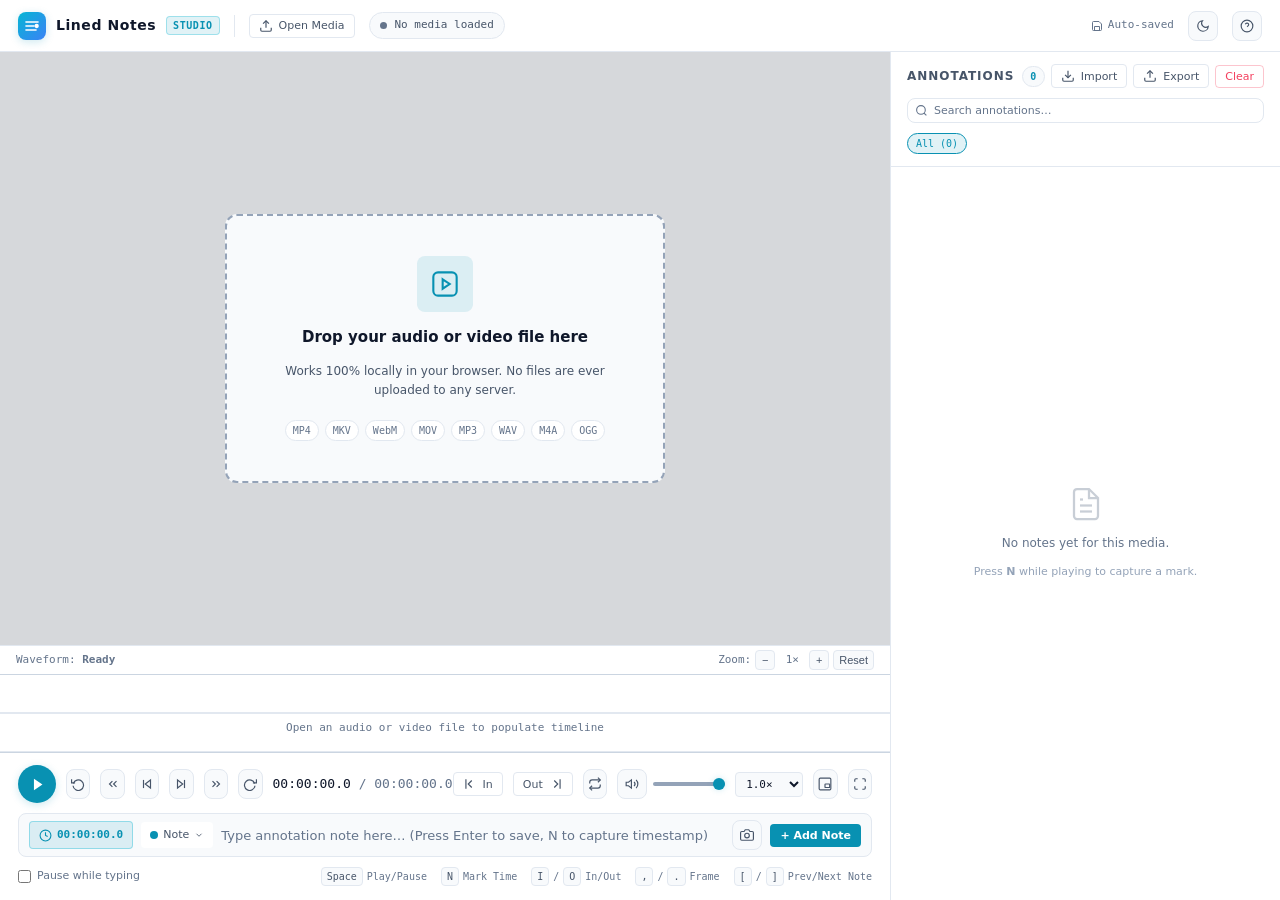
==== lined-notes.html @ 2aab548d "feat: initial commit with PWA support" ====
<!DOCTYPE html>
<html lang="en">
<head>
<meta charset="UTF-8">
<meta name="viewport" content="width=device-width, initial-scale=1.0">
<meta name="theme-color" content="#090a0f">
<meta name="description" content="Lined Notes — Professional Audio & Video Timeline Annotation Studio">
<title>Lined Notes — Audio & Video Annotation Studio</title>

<!-- PWA Manifest & App Metadata -->
<link rel="manifest" href="manifest.webmanifest">
<meta name="mobile-web-app-capable" content="yes">
<meta name="apple-mobile-web-app-capable" content="yes">
<meta name="apple-mobile-web-app-status-bar-style" content="black-translucent">
<meta name="apple-mobile-web-app-title" content="Lined Notes">
<meta name="application-name" content="Lined Notes">
<meta name="msapplication-TileColor" content="#090a0f">

<!-- PWA Icons & Favicons -->
<link rel="icon" type="image/svg+xml" href="icons/icon.svg">
<link rel="icon" type="image/png" sizes="32x32" href="icons/favicon-32x32.png">
<link rel="icon" type="image/png" sizes="16x16" href="icons/favicon-16x16.png">
<link rel="shortcut icon" href="favicon.ico">
<link rel="apple-touch-icon" sizes="180x180" href="icons/apple-touch-icon.png">
<script>
  (function() {
    try {
      const saved = localStorage.getItem('ln_theme');
      const theme = saved || ((window.matchMedia && window.matchMedia('(prefers-color-scheme: light)').matches) ? 'light' : 'dark');
      document.documentElement.setAttribute('data-theme', theme);
      const meta = document.querySelector('meta[name="theme-color"]');
      if (meta) meta.setAttribute('content', theme === 'light' ? '#f4f6fa' : '#090a0f');
    } catch (e) {}
  })();
</script>
<style>
  :root, html[data-theme="dark"] {
    --bg-base: #090a0f;
    --bg-surface: #11131a;
    --bg-card: #171a24;
    --bg-card-hover: #1e2230;
    --bg-input: #12141c;
    --border: #232838;
    --border-subtle: #1c202d;
    --border-bright: #363e56;
    --border-focus: #06b6d4;

    --accent-cyan: #06b6d4;
    --accent-cyan-hover: #22d3ee;
    --accent-cyan-dim: rgba(6, 182, 212, 0.12);
    --accent-cyan-glow: rgba(6, 182, 212, 0.25);

    --tag-note: #06b6d4;
    --tag-action: #3b82f6;
    --tag-highlight: #10b981;
    --tag-issue: #f43f5e;
    --tag-quote: #a855f7;

    --text-primary: #f8fafc;
    --text-secondary: #94a3b8;
    --text-muted: #475569;
    --text-dim: #334155;

    --disc-card-bg: rgba(23, 26, 36, 0.7);
    --disc-card-shadow: 0 16px 40px rgba(0, 0, 0, 0.5);
    --disc-inner-bg: #11131a;
    --disc-inner-border: #000000;
    --drop-zone-bg: rgba(9, 10, 15, 0.85);
    --modal-overlay-bg: rgba(0, 0, 0, 0.75);
    --modal-card-shadow: 0 20px 60px rgba(0, 0, 0, 0.7);
    --toast-shadow: 0 8px 24px rgba(0, 0, 0, 0.4);
    --play-btn-text: #041316;
    --btn-primary-text: #041316;
    --note-card-active-bg: rgba(6, 182, 212, 0.08);
    --note-card-active-border: rgba(6, 182, 212, 0.4);
    --note-card-active-shadow: 0 0 16px rgba(6, 182, 212, 0.1);

    --font-sans: system-ui, -apple-system, BlinkMacSystemFont, "Segoe UI", Roboto, "Helvetica Neue", Arial, sans-serif;
    --font-mono: ui-monospace, SFMono-Regular, "Cascadia Code", "Source Code Pro", Menlo, Consolas, monospace;

    --radius-sm: 4px;
    --radius-md: 8px;
    --radius-lg: 12px;
    --radius-full: 9999px;

    --timeline-h: 76px;
    --sidebar-w: 390px;
    --header-h: 52px;
  }

  html[data-theme="light"] {
    --bg-base: #f4f6fa;
    --bg-surface: #ffffff;
    --bg-card: #f8fafc;
    --bg-card-hover: #edf2f7;
    --bg-input: #ffffff;
    --border: #e2e8f0;
    --border-subtle: #cbd5e1;
    --border-bright: #94a3b8;
    --border-focus: #0891b2;

    --accent-cyan: #0891b2;
    --accent-cyan-hover: #06b6d4;
    --accent-cyan-dim: rgba(8, 145, 178, 0.12);
    --accent-cyan-glow: rgba(8, 145, 178, 0.2);

    --tag-note: #0891b2;
    --tag-action: #2563eb;
    --tag-highlight: #059669;
    --tag-issue: #e11d48;
    --tag-quote: #9333ea;

    --text-primary: #0f172a;
    --text-secondary: #475569;
    --text-muted: #64748b;
    --text-dim: #94a3b8;

    --disc-card-bg: rgba(255, 255, 255, 0.9);
    --disc-card-shadow: 0 16px 40px rgba(0, 0, 0, 0.08);
    --disc-inner-bg: #ffffff;
    --disc-inner-border: #cbd5e1;
    --drop-zone-bg: rgba(244, 246, 250, 0.88);
    --modal-overlay-bg: rgba(15, 23, 42, 0.45);
    --modal-card-shadow: 0 20px 50px rgba(0, 0, 0, 0.12);
    --toast-shadow: 0 8px 24px rgba(0, 0, 0, 0.1);
    --play-btn-text: #ffffff;
    --btn-primary-text: #ffffff;
    --note-card-active-bg: rgba(8, 145, 178, 0.08);
    --note-card-active-border: rgba(8, 145, 178, 0.4);
    --note-card-active-shadow: 0 0 16px rgba(8, 145, 178, 0.1);
  }

  /* Harmonized Theme Transitions: synchronized 0.2s duration across all elements */
  body, header, #main-col, #notes-panel, #timeline-container, #timeline-canvas-wrap,
  .timeline-toolbar, .notes-panel-header, #controls-area, .annotation-input-box,
  .note-card, .btn, .btn-icon, .btn-primary, .btn-ghost, .btn-danger, .file-badge,
  .modal-card, .modal-overlay, .tag-menu-dropdown, .tag-badge-btn, .tag-chip,
  .stamp-button, input, select, textarea, .time-readout, .kbd-pill, .export-fmt-card,
  .drop-box, #drop-zone, .logo, .logo-badge, .header-sep, .audio-disc-card,
  .disc-inner, #audio-stage, #toast, .zoom-btn, .zoom-val, svg {
    transition: background-color 0.2s ease, border-color 0.2s ease, color 0.2s ease, fill 0.2s ease, stroke 0.2s ease, box-shadow 0.2s ease;
  }

  /* Theme Toggle Icon Smooth Spin & Cross-fade */
  .theme-toggle-btn {
    position: relative;
    overflow: hidden;
  }
  .theme-toggle-btn svg {
    position: absolute;
    inset: 0;
    margin: auto;
    width: 14px;
    height: 14px;
    transition: transform 0.25s cubic-bezier(0.4, 0, 0.2, 1), opacity 0.2s ease, color 0.2s ease;
  }
  html[data-theme="light"] .theme-icon-sun {
    opacity: 0;
    transform: rotate(90deg) scale(0.5);
    pointer-events: none;
  }
  html[data-theme="light"] .theme-icon-moon {
    opacity: 1;
    transform: rotate(0deg) scale(1);
    pointer-events: auto;
  }
  html[data-theme="dark"] .theme-icon-sun {
    opacity: 1;
    transform: rotate(0deg) scale(1);
    pointer-events: auto;
  }
  html[data-theme="dark"] .theme-icon-moon {
    opacity: 0;
    transform: rotate(-90deg) scale(0.5);
    pointer-events: none;
  }

  *, *::before, *::after { box-sizing: border-box; margin: 0; padding: 0; }

  html, body {
    height: 100%;
    width: 100%;
    background: var(--bg-base);
    color: var(--text-primary);
    font-family: var(--font-sans);
    font-size: 13px;
    line-height: 1.5;
    overflow: hidden;
    -webkit-font-smoothing: antialiased;
  }

  /* Scrollbars */
  ::-webkit-scrollbar { width: 6px; height: 6px; }
  ::-webkit-scrollbar-track { background: transparent; }
  ::-webkit-scrollbar-thumb { background: var(--border-bright); border-radius: 3px; }
  ::-webkit-scrollbar-thumb:hover { background: var(--text-muted); }

  /* ─── APP GRID LAYOUT ────────────────────────────────────────────── */
  #app {
    display: grid;
    grid-template-rows: var(--header-h) 1fr;
    grid-template-columns: 1fr var(--sidebar-w);
    grid-template-areas:
      "header  header"
      "main    notes";
    height: 100vh;
    width: 100vw;
    overflow: hidden;
  }

  /* ─── HEADER ─────────────────────────────────────────────────────── */
  header {
    grid-area: header;
    display: flex;
    align-items: center;
    padding: 0 18px;
    background: var(--bg-surface);
    border-bottom: 1px solid var(--border);
    gap: 14px;
    position: relative;
    z-index: 20;
    user-select: none;
  }

  .logo {
    display: flex;
    align-items: center;
    gap: 10px;
    font-size: 14px;
    font-weight: 700;
    letter-spacing: 0.04em;
    color: var(--text-primary);
    text-decoration: none;
  }
  .logo-icon {
    width: 28px;
    height: 28px;
    border-radius: var(--radius-md);
    background: linear-gradient(135deg, #06b6d4, #3b82f6);
    display: flex;
    align-items: center;
    justify-content: center;
    color: #fff;
    box-shadow: 0 2px 8px var(--accent-cyan-glow);
  }
  .logo-badge {
    font-size: 10px;
    font-weight: 600;
    font-family: var(--font-mono);
    color: var(--accent-cyan);
    background: var(--accent-cyan-dim);
    border: 1px solid rgba(6, 182, 212, 0.3);
    padding: 1px 6px;
    border-radius: var(--radius-sm);
    text-transform: uppercase;
  }

  .header-sep {
    width: 1px;
    height: 22px;
    background: var(--border);
  }

  .file-badge {
    display: flex;
    align-items: center;
    gap: 8px;
    background: var(--bg-card);
    border: 1px solid var(--border);
    padding: 4px 10px;
    border-radius: var(--radius-full);
    font-size: 12px;
    color: var(--text-secondary);
    max-width: 320px;
  }
  .file-badge .dot {
    width: 7px;
    height: 7px;
    border-radius: 50%;
    background: var(--text-muted);
    transition: background-color 0.2s ease, box-shadow 0.2s ease;
  }
  .file-badge.active .dot {
    background: var(--accent-cyan);
    box-shadow: 0 0 8px var(--accent-cyan);
  }
  .file-badge-text {
    overflow: hidden;
    text-overflow: ellipsis;
    white-space: nowrap;
    font-family: var(--font-mono);
    font-size: 11px;
  }

  .spacer { flex: 1; }

  /* ─── BUTTONS ────────────────────────────────────────────────────── */
  .btn {
    display: inline-flex;
    align-items: center;
    justify-content: center;
    gap: 6px;
    padding: 6px 13px;
    border-radius: var(--radius-md);
    font-family: var(--font-sans);
    font-size: 12px;
    font-weight: 500;
    cursor: pointer;
    border: 1px solid transparent;
    transition: transform 0.15s ease, background-color 0.2s ease, border-color 0.2s ease, color 0.2s ease, box-shadow 0.2s ease;
    user-select: none;
    white-space: nowrap;
  }
  .btn svg { width: 14px; height: 14px; flex-shrink: 0; }
  .btn-ghost {
    background: transparent;
    color: var(--text-secondary);
    border-color: var(--border);
  }
  .btn-ghost:hover {
    background: var(--bg-card-hover);
    color: var(--text-primary);
    border-color: var(--border-bright);
  }
  .btn-primary {
    background: var(--accent-cyan);
    color: var(--btn-primary-text);
    font-weight: 600;
    border-color: transparent;
  }
  .btn-primary:hover {
    background: var(--accent-cyan-hover);
    box-shadow: 0 2px 12px var(--accent-cyan-glow);
    transform: translateY(-1px);
  }
  .btn-danger {
    background: transparent;
    color: #f43f5e;
    border-color: rgba(244, 63, 94, 0.3);
  }
  .btn-danger:hover {
    background: rgba(244, 63, 94, 0.12);
    border-color: #f43f5e;
  }
  .btn-sm {
    padding: 4px 9px;
    font-size: 11px;
    border-radius: var(--radius-sm);
  }
  .btn-icon {
    width: 30px;
    height: 30px;
    padding: 0;
    border-radius: var(--radius-md);
    background: var(--bg-card);
    border: 1px solid var(--border);
    color: var(--text-secondary);
    cursor: pointer;
    display: inline-flex;
    align-items: center;
    justify-content: center;
    transition: transform 0.15s ease, background-color 0.2s ease, border-color 0.2s ease, color 0.2s ease, box-shadow 0.2s ease;
  }
  .btn-icon:hover {
    background: var(--bg-card-hover);
    color: var(--text-primary);
    border-color: var(--border-bright);
  }
  .btn-icon.active {
    color: var(--accent-cyan);
    border-color: var(--accent-cyan);
    background: var(--accent-cyan-dim);
  }
  .btn-icon svg { width: 14px; height: 14px; }

  /* ─── MAIN COLUMN ────────────────────────────────────────────────── */
  #main-col {
    grid-area: main;
    display: flex;
    flex-direction: column;
    overflow: hidden;
    min-height: 0;
    background: var(--bg-base);
  }

  /* ─── PLAYER AREA ────────────────────────────────────────────────── */
  #player-area {
    flex: 1;
    min-height: 0;
    background: #000;
    display: flex;
    align-items: center;
    justify-content: center;
    position: relative;
    overflow: hidden;
  }

  #video-el {
    max-width: 100%;
    max-height: 100%;
    width: 100%;
    height: 100%;
    object-fit: contain;
    display: none;
    outline: none;
  }
  #video-el.active { display: block; }

  /* Audio Visualizer Stage */
  #audio-stage {
    display: none;
    flex-direction: column;
    align-items: center;
    justify-content: center;
    gap: 20px;
    width: 100%;
    height: 100%;
    background: radial-gradient(circle at center, #171c2b 0%, #090a0f 75%);
    position: relative;
    user-select: none;
    z-index: 1;
  }
  #audio-stage.active { display: flex; }

  #audio-stage::after {
    content: '';
    position: absolute;
    inset: 0;
    background: radial-gradient(circle at center, #f1f5f9 0%, #e2e8f0 75%);
    opacity: 0;
    transition: opacity 0.2s ease;
    pointer-events: none;
    z-index: -1;
  }
  html[data-theme="light"] #audio-stage::after {
    opacity: 1;
  }

  .audio-disc-card {
    position: relative;
    z-index: 1;
    display: flex;
    flex-direction: column;
    align-items: center;
    gap: 16px;
    padding: 32px;
    background: var(--disc-card-bg);
    border: 1px solid var(--border);
    border-radius: var(--radius-lg);
    box-shadow: var(--disc-card-shadow);
    backdrop-filter: blur(12px);
    width: 380px;
    max-width: 90%;
    transition: background-color 0.2s ease, border-color 0.2s ease, box-shadow 0.2s ease;
  }
  .disc-visualizer {
    width: 96px;
    height: 96px;
    border-radius: 50%;
    background: conic-gradient(from 0deg, #06b6d4, #3b82f6, #8b5cf6, #06b6d4);
    display: flex;
    align-items: center;
    justify-content: center;
    box-shadow: 0 0 30px rgba(6, 182, 212, 0.35);
    animation: spin 8s linear infinite;
    animation-play-state: paused;
  }
  .disc-visualizer.playing { animation-play-state: running; }
  .disc-inner {
    width: 40px;
    height: 40px;
    border-radius: 50%;
    background: var(--disc-inner-bg);
    border: 3px solid var(--disc-inner-border);
    display: flex;
    align-items: center;
    justify-content: center;
    color: var(--accent-cyan);
    transition: background-color 0.2s ease, border-color 0.2s ease, color 0.2s ease;
  }
  @keyframes spin { 100% { transform: rotate(360deg); } }

  .audio-info-title {
    font-size: 15px;
    font-weight: 600;
    color: var(--text-primary);
    text-align: center;
    word-break: break-all;
    max-width: 100%;
  }
  .audio-info-sub {
    font-family: var(--font-mono);
    font-size: 11px;
    color: var(--text-muted);
  }
  .audio-bars-preview {
    display: flex;
    align-items: flex-end;
    gap: 3px;
    height: 28px;
    width: 100%;
    justify-content: center;
  }
  .audio-bar-seg {
    width: 3px;
    background: var(--accent-cyan);
    border-radius: 2px;
    min-height: 4px;
    transition: height 0.08s ease;
    opacity: 0.8;
  }

  /* Drop Zone */
  #drop-zone {
    position: absolute;
    inset: 0;
    display: flex;
    flex-direction: column;
    align-items: center;
    justify-content: center;
    gap: 16px;
    cursor: pointer;
    background: var(--drop-zone-bg);
    backdrop-filter: blur(8px);
    transition: background-color 0.2s ease, border-color 0.2s ease;
    z-index: 5;
  }
  #drop-zone.dragging {
    background: rgba(6, 182, 212, 0.08);
    border: 2px dashed var(--accent-cyan);
  }
  #drop-zone:hover { background: rgba(17, 19, 26, 0.95); }
  html[data-theme="light"] #drop-zone:hover { background: rgba(237, 242, 247, 0.95); }
  #drop-zone.hidden { display: none; }

  .drop-box {
    display: flex;
    flex-direction: column;
    align-items: center;
    gap: 14px;
    padding: 40px;
    border: 2px dashed var(--border-bright);
    border-radius: var(--radius-lg);
    background: var(--bg-card);
    transition: border-color 0.2s ease, transform 0.2s ease, background-color 0.2s ease;
    max-width: 440px;
    text-align: center;
  }
  #drop-zone:hover .drop-box, #drop-zone.dragging .drop-box {
    border-color: var(--accent-cyan);
    transform: scale(1.02);
  }
  .drop-icon-wrap {
    width: 56px;
    height: 56px;
    border-radius: var(--radius-md);
    background: var(--accent-cyan-dim);
    display: flex;
    align-items: center;
    justify-content: center;
    color: var(--accent-cyan);
  }
  .drop-icon-wrap svg { width: 28px; height: 28px; }
  .drop-title { font-size: 15px; font-weight: 600; color: var(--text-primary); }
  .drop-desc { font-size: 12px; color: var(--text-secondary); line-height: 1.6; }
  .drop-pills { display: flex; gap: 6px; margin-top: 6px; flex-wrap: wrap; justify-content: center; }
  .drop-pill {
    font-family: var(--font-mono);
    font-size: 10px;
    padding: 2px 7px;
    border-radius: var(--radius-full);
    background: var(--bg-input);
    border: 1px solid var(--border);
    color: var(--text-muted);
  }

  /* Flash overlay for note capture */
  #capture-flash {
    position: absolute;
    inset: 0;
    pointer-events: none;
    border: 3px solid var(--accent-cyan);
    opacity: 0;
    transition: opacity 0.1s;
    z-index: 10;
  }
  #capture-flash.flash {
    animation: flashAnim 0.35s ease-out forwards;
  }
  @keyframes flashAnim { 0% { opacity: 1; } 100% { opacity: 0; } }

  /* ─── TIMELINE AREA ──────────────────────────────────────────────── */
  #timeline-container {
    flex-shrink: 0;
    background: var(--bg-surface);
    border-top: 1px solid var(--border);
    border-bottom: 1px solid var(--border);
    display: flex;
    flex-direction: column;
    user-select: none;
  }

  .timeline-toolbar {
    display: flex;
    align-items: center;
    justify-content: space-between;
    padding: 4px 16px;
    background: var(--bg-input);
    border-bottom: 1px solid var(--border-subtle);
    font-size: 11px;
    color: var(--text-muted);
    font-family: var(--font-mono);
  }
  .timeline-status {
    display: flex;
    align-items: center;
    gap: 12px;
  }
  .zoom-controls {
    display: flex;
    align-items: center;
    gap: 4px;
  }
  .zoom-btn {
    background: var(--bg-card);
    border: 1px solid var(--border);
    color: var(--text-secondary);
    border-radius: var(--radius-sm);
    width: 20px;
    height: 20px;
    font-size: 11px;
    cursor: pointer;
    display: flex;
    align-items: center;
    justify-content: center;
    transition: background-color 0.2s ease, border-color 0.2s ease, color 0.2s ease;
  }
  .zoom-btn:hover { background: var(--bg-card-hover); color: var(--text-primary); }
  .zoom-val { min-width: 26px; text-align: center; }

  #timeline-canvas-wrap {
    height: var(--timeline-h);
    position: relative;
    overflow: hidden;
    cursor: pointer;
    background: var(--bg-surface);
    transition: background-color 0.2s ease;
  }
  #timeline-canvas {
    position: absolute;
    inset: 0;
    width: 100%;
    height: 100%;
    display: block;
  }

  /* ─── CONTROLS AREA ──────────────────────────────────────────────── */
  #controls-area {
    flex-shrink: 0;
    background: var(--bg-surface);
    padding: 12px 18px 14px;
    display: flex;
    flex-direction: column;
    gap: 10px;
    border-top: 1px solid var(--border-subtle);
  }

  .transport-row {
    display: flex;
    align-items: center;
    gap: 10px;
  }

  .play-btn {
    width: 38px;
    height: 38px;
    border-radius: 50%;
    background: var(--accent-cyan);
    border: none;
    cursor: pointer;
    display: flex;
    align-items: center;
    justify-content: center;
    color: var(--play-btn-text);
    transition: transform 0.15s ease, background-color 0.2s ease, color 0.2s ease, box-shadow 0.2s ease;
    flex-shrink: 0;
    box-shadow: 0 2px 8px var(--accent-cyan-glow);
  }
  .play-btn:hover {
    transform: scale(1.06);
    background: var(--accent-cyan-hover);
    box-shadow: 0 4px 16px var(--accent-cyan-glow);
  }
  .play-btn svg { width: 17px; height: 17px; fill: currentColor; }

  .time-readout {
    font-family: var(--font-mono);
    font-size: 13px;
    color: var(--text-primary);
    white-space: nowrap;
    min-width: 160px;
  }
  .time-readout .dur { color: var(--text-muted); }

  .speed-select {
    background: var(--bg-card);
    border: 1px solid var(--border);
    color: var(--text-primary);
    font-family: var(--font-mono);
    font-size: 11px;
    padding: 4px 6px;
    border-radius: var(--radius-sm);
    cursor: pointer;
    outline: none;
    transition: background-color 0.2s ease, border-color 0.2s ease, color 0.2s ease;
  }
  .speed-select:focus { border-color: var(--accent-cyan); }

  .volume-group {
    display: flex;
    align-items: center;
    gap: 6px;
  }
  input[type="range"] {
    -webkit-appearance: none;
    height: 4px;
    border-radius: 2px;
    background: var(--border-bright);
    outline: none;
    cursor: pointer;
  }
  input[type="range"]::-webkit-slider-thumb {
    -webkit-appearance: none;
    width: 12px;
    height: 12px;
    border-radius: 50%;
    background: var(--accent-cyan);
    box-shadow: 0 0 6px var(--accent-cyan-glow);
    cursor: pointer;
  }
  #volume-range { width: 72px; }

  /* Annotation Input Row */
  .annotation-input-box {
    display: flex;
    align-items: center;
    gap: 8px;
    background: var(--bg-card);
    border: 1px solid var(--border);
    border-radius: var(--radius-md);
    padding: 6px 10px;
    transition: border-color 0.2s ease, box-shadow 0.2s ease, background-color 0.2s ease;
  }
  .annotation-input-box:focus-within {
    border-color: var(--accent-cyan);
    box-shadow: 0 0 0 2px var(--accent-cyan-dim);
  }

  .stamp-button {
    font-family: var(--font-mono);
    font-size: 11px;
    font-weight: 600;
    color: var(--accent-cyan);
    background: var(--accent-cyan-dim);
    border: 1px solid rgba(6, 182, 212, 0.35);
    padding: 5px 9px;
    border-radius: var(--radius-sm);
    white-space: nowrap;
    cursor: pointer;
    transition: transform 0.15s ease, background-color 0.2s ease, border-color 0.2s ease, color 0.2s ease, box-shadow 0.2s ease;
    display: inline-flex;
    align-items: center;
    gap: 5px;
    user-select: none;
  }
  .stamp-button:hover {
    background: rgba(6, 182, 212, 0.25);
    border-color: var(--accent-cyan);
  }

  .tag-picker-wrap {
    position: relative;
  }
  .tag-badge-btn {
    display: inline-flex;
    align-items: center;
    gap: 5px;
    padding: 4px 8px;
    border-radius: var(--radius-sm);
    font-size: 11px;
    font-weight: 500;
    cursor: pointer;
    border: 1px solid transparent;
    user-select: none;
    background: var(--bg-input);
    color: var(--text-secondary);
  }
  .tag-dot { width: 8px; height: 8px; border-radius: 50%; }

  #note-text-input {
    flex: 1;
    background: transparent;
    border: none;
    color: var(--text-primary);
    font-family: var(--font-sans);
    font-size: 13px;
    outline: none;
    min-width: 140px;
  }
  #note-text-input::placeholder { color: var(--text-muted); }

  .sub-controls-row {
    display: flex;
    align-items: center;
    justify-content: space-between;
    font-size: 11px;
    color: var(--text-muted);
  }
  .checkbox-label {
    display: inline-flex;
    align-items: center;
    gap: 6px;
    cursor: pointer;
    user-select: none;
  }
  .checkbox-label input { cursor: pointer; accent-color: var(--accent-cyan); }

  .kbd-shortcuts-hint {
    display: flex;
    gap: 14px;
    align-items: center;
  }
  .kbd-pill {
    display: inline-flex;
    align-items: center;
    gap: 4px;
    font-family: var(--font-mono);
    font-size: 10px;
    color: var(--text-muted);
  }
  .kbd-pill kbd {
    background: var(--bg-card);
    border: 1px solid var(--border);
    padding: 1px 5px;
    border-radius: var(--radius-sm);
    color: var(--text-secondary);
  }

  /* ─── NOTES SIDEBAR ──────────────────────────────────────────────── */
  #notes-panel {
    grid-area: notes;
    background: var(--bg-surface);
    border-left: 1px solid var(--border);
    display: flex;
    flex-direction: column;
    overflow: hidden;
    min-height: 0;
  }

  .notes-panel-header {
    padding: 12px 16px 10px;
    border-bottom: 1px solid var(--border);
    display: flex;
    flex-direction: column;
    gap: 10px;
    background: var(--bg-surface);
    flex-shrink: 0;
  }
  .notes-title-row {
    display: flex;
    align-items: center;
    justify-content: space-between;
  }
  .notes-title-label {
    font-size: 12px;
    font-weight: 700;
    text-transform: uppercase;
    letter-spacing: 0.08em;
    color: var(--text-secondary);
    display: flex;
    align-items: center;
    gap: 8px;
  }
  .notes-count-badge {
    font-family: var(--font-mono);
    font-size: 10px;
    padding: 2px 7px;
    border-radius: var(--radius-full);
    background: var(--bg-card);
    border: 1px solid var(--border);
    color: var(--accent-cyan);
  }

  .notes-actions-row {
    display: flex;
    gap: 6px;
    align-items: center;
  }

  /* Search & Filter Bar */
  .search-input-box {
    position: relative;
    display: flex;
    align-items: center;
  }
  .search-input-box svg {
    position: absolute;
    left: 8px;
    width: 13px;
    height: 13px;
    color: var(--text-muted);
    pointer-events: none;
  }
  #search-notes-input {
    width: 100%;
    background: var(--bg-input);
    border: 1px solid var(--border);
    border-radius: var(--radius-md);
    padding: 5px 8px 5px 26px;
    color: var(--text-primary);
    font-family: var(--font-sans);
    font-size: 11px;
    outline: none;
    transition: border-color 0.2s ease, box-shadow 0.2s ease, background-color 0.2s ease, color 0.2s ease;
  }
  #search-notes-input:focus { border-color: var(--accent-cyan); }
  #search-notes-input::placeholder { color: var(--text-muted); }

  .tag-filters-row {
    display: flex;
    gap: 4px;
    overflow-x: auto;
    padding-bottom: 2px;
  }
  .tag-chip {
    font-size: 10px;
    font-family: var(--font-mono);
    padding: 2px 8px;
    border-radius: var(--radius-full);
    border: 1px solid var(--border);
    background: var(--bg-card);
    color: var(--text-secondary);
    cursor: pointer;
    white-space: nowrap;
    transition: background-color 0.2s ease, border-color 0.2s ease, color 0.2s ease;
    user-select: none;
  }
  .tag-chip:hover { border-color: var(--border-bright); color: var(--text-primary); }
  .tag-chip.active {
    background: var(--accent-cyan-dim);
    border-color: var(--accent-cyan);
    color: var(--accent-cyan);
  }

  /* Notes List */
  #notes-list {
    flex: 1;
    overflow-y: auto;
    padding: 10px 12px;
    display: flex;
    flex-direction: column;
    gap: 8px;
  }

  .notes-empty-state {
    display: flex;
    flex-direction: column;
    align-items: center;
    justify-content: center;
    flex: 1;
    gap: 12px;
    color: var(--text-muted);
    font-size: 12px;
    text-align: center;
    padding: 40px 20px;
    user-select: none;
  }
  .notes-empty-state svg { width: 36px; height: 36px; opacity: 0.35; }

  /* Note Card */
  .note-card {
    background: var(--bg-card);
    border: 1px solid var(--border);
    border-radius: var(--radius-md);
    padding: 10px 12px;
    cursor: pointer;
    transition: transform 0.15s ease, background-color 0.2s ease, border-color 0.2s ease, color 0.2s ease, box-shadow 0.2s ease;
    display: flex;
    flex-direction: column;
    gap: 6px;
    position: relative;
    border-left: 3px solid var(--tag-note);
  }
  .note-card:hover {
    background: var(--bg-card-hover);
    border-color: var(--border-bright);
    transform: translateX(2px);
  }
  .note-card.active {
    background: var(--note-card-active-bg);
    border-color: var(--note-card-active-border);
    box-shadow: var(--note-card-active-shadow);
  }

  .note-card-header {
    display: flex;
    align-items: center;
    justify-content: space-between;
    gap: 8px;
  }
  .note-card-badges {
    display: flex;
    align-items: center;
    gap: 6px;
    flex-wrap: wrap;
  }
  .note-time-badge {
    font-family: var(--font-mono);
    font-size: 11px;
    font-weight: 600;
    color: var(--accent-cyan);
    background: var(--accent-cyan-dim);
    padding: 1px 6px;
    border-radius: var(--radius-sm);
  }
  .note-tag-badge {
    font-size: 10px;
    font-weight: 500;
    padding: 1px 6px;
    border-radius: var(--radius-sm);
    color: #fff;
    opacity: 0.9;
  }

  .note-card-actions {
    display: flex;
    align-items: center;
    gap: 2px;
    opacity: 0;
    transition: opacity 0.15s;
  }
  .note-card:hover .note-card-actions { opacity: 1; }

  .note-act-btn {
    background: transparent;
    border: none;
    color: var(--text-muted);
    cursor: pointer;
    padding: 3px;
    border-radius: var(--radius-sm);
    display: flex;
    align-items: center;
    justify-content: center;
    transition: color 0.15s;
  }
  .note-act-btn:hover { color: var(--text-primary); }
  .note-act-btn.del:hover { color: #f43f5e; }
  .note-act-btn svg { width: 13px; height: 13px; }

  .note-card-thumb {
    width: 100%;
    max-height: 120px;
    object-fit: cover;
    border-radius: var(--radius-sm);
    border: 1px solid var(--border);
    margin-top: 4px;
    cursor: zoom-in;
  }

  .note-card-body {
    font-size: 12px;
    color: var(--text-primary);
    line-height: 1.5;
    word-break: break-word;
    white-space: pre-wrap;
  }

  /* Inline editing form */
  .note-edit-box {
    display: flex;
    flex-direction: column;
    gap: 8px;
    padding: 4px 0;
  }
  .note-edit-textarea {
    width: 100%;
    background: var(--bg-input);
    border: 1px solid var(--accent-cyan);
    border-radius: var(--radius-sm);
    color: var(--text-primary);
    font-family: var(--font-sans);
    font-size: 12px;
    padding: 6px 8px;
    resize: vertical;
    min-height: 60px;
    outline: none;
  }
  .note-edit-btns {
    display: flex;
    justify-content: flex-end;
    gap: 6px;
  }

  /* ─── MODALS ─────────────────────────────────────────────────────── */
  .modal-overlay {
    display: none;
    position: fixed;
    inset: 0;
    background: var(--modal-overlay-bg);
    z-index: 100;
    align-items: center;
    justify-content: center;
    backdrop-filter: blur(5px);
    transition: background-color 0.2s ease;
    animation: fadeIn 0.15s ease-out;
  }
  .modal-overlay.open { display: flex; }
  @keyframes fadeIn { from { opacity: 0; } to { opacity: 1; } }

  .modal-card {
    background: var(--bg-card);
    border: 1px solid var(--border-bright);
    border-radius: var(--radius-lg);
    padding: 22px 24px;
    width: 480px;
    max-width: 92vw;
    box-shadow: var(--modal-card-shadow);
    transition: background-color 0.2s ease, border-color 0.2s ease, box-shadow 0.2s ease;
  }
  .modal-header {
    display: flex;
    align-items: center;
    justify-content: space-between;
    margin-bottom: 16px;
  }
  .modal-title { font-size: 16px; font-weight: 600; color: var(--text-primary); }
  .modal-close-btn {
    background: transparent;
    border: none;
    color: var(--text-muted);
    cursor: pointer;
    font-size: 18px;
    line-height: 1;
  }
  .modal-close-btn:hover { color: var(--text-primary); }

  /* Export Format Cards */
  .export-grid {
    display: grid;
    grid-template-columns: 1fr 1fr;
    gap: 10px;
    margin-bottom: 18px;
  }
  .export-fmt-card {
    border: 2px solid var(--border);
    border-radius: var(--radius-md);
    padding: 12px;
    cursor: pointer;
    transition: transform 0.15s ease, background-color 0.2s ease, border-color 0.2s ease, color 0.2s ease, box-shadow 0.2s ease;
    background: var(--bg-surface);
  }
  .export-fmt-card:hover {
    border-color: var(--border-bright);
    background: var(--bg-card-hover);
  }
  .export-fmt-card.selected {
    border-color: var(--accent-cyan);
    background: var(--accent-cyan-dim);
  }
  .fmt-badge {
    font-family: var(--font-mono);
    font-size: 13px;
    font-weight: 700;
    color: var(--accent-cyan);
  }
  .fmt-desc {
    font-size: 11px;
    color: var(--text-muted);
    margin-top: 4px;
  }

  .modal-footer {
    display: flex;
    align-items: center;
    justify-content: flex-end;
    gap: 8px;
  }

  /* Shortcuts Table in modal */
  .shortcuts-grid {
    display: grid;
    grid-template-columns: auto 1fr;
    gap: 8px 16px;
    font-size: 12px;
    max-height: 380px;
    overflow-y: auto;
    padding-right: 6px;
  }
  .shortcut-keys { font-family: var(--font-mono); color: var(--accent-cyan); text-align: right; }
  .shortcut-desc { color: var(--text-secondary); }

  /* ─── TOAST NOTIFICATION ─────────────────────────────────────────── */
  #toast {
    position: fixed;
    bottom: 24px;
    left: 50%;
    transform: translateX(-50%) translateY(20px);
    background: var(--bg-card);
    border: 1px solid var(--border-bright);
    box-shadow: var(--toast-shadow);
    padding: 8px 16px;
    border-radius: var(--radius-full);
    font-size: 12px;
    color: var(--text-primary);
    opacity: 0;
    pointer-events: none;
    transition: opacity 0.25s cubic-bezier(0.16, 1, 0.3, 1), transform 0.25s cubic-bezier(0.16, 1, 0.3, 1), background-color 0.2s ease, border-color 0.2s ease, color 0.2s ease, box-shadow 0.2s ease;
    z-index: 200;
    display: flex;
    align-items: center;
    gap: 10px;
    font-family: var(--font-mono);
  }
  #toast.show {
    opacity: 1;
    transform: translateX(-50%) translateY(0);
    pointer-events: auto;
  }
  #toast .toast-btn {
    background: var(--accent-cyan);
    color: #041316;
    border: none;
    padding: 2px 8px;
    border-radius: var(--radius-full);
    font-size: 11px;
    font-weight: 600;
    cursor: pointer;
  }

  /* Tag Color Menu Dropdown (opens upwards from bottom controls bar) */
  .tag-menu-dropdown {
    position: absolute;
    bottom: calc(100% + 6px);
    left: 0;
    background: var(--bg-card);
    border: 1px solid var(--border-bright);
    border-radius: var(--radius-md);
    padding: 6px;
    display: none;
    flex-direction: column;
    gap: 2px;
    z-index: 50;
    box-shadow: 0 -10px 25px rgba(0,0,0,0.5);
    min-width: 130px;
  }
  .tag-menu-dropdown.open { display: flex; }
  .tag-menu-item {
    display: flex;
    align-items: center;
    gap: 8px;
    padding: 6px 8px;
    border-radius: var(--radius-sm);
    font-size: 11px;
    color: var(--text-primary);
    cursor: pointer;
    user-select: none;
  }
  .tag-menu-item:hover { background: var(--bg-card-hover); }

  /* Stamp button locked indicator */
  .stamp-button.locked {
    background: rgba(245, 158, 11, 0.16);
    border-color: #f59e0b;
    color: #f59e0b;
  }

  /* Clickable timestamp chips inside note text */
  .note-time-chip {
    display: inline-flex;
    align-items: center;
    gap: 3px;
    background: var(--accent-cyan-dim);
    border: 1px solid rgba(6, 182, 212, 0.35);
    color: var(--accent-cyan);
    padding: 0 5px;
    border-radius: var(--radius-sm);
    font-family: var(--font-mono);
    font-size: 11px;
    cursor: pointer;
    text-decoration: none;
    font-weight: 600;
    transition: transform 0.15s ease, background-color 0.2s ease, border-color 0.2s ease, color 0.2s ease;
  }
  .note-time-chip:hover {
    background: rgba(6, 182, 212, 0.28);
    border-color: var(--accent-cyan);
    transform: translateY(-1px);
  }

  /* Responsive styles */
  @media (max-width: 820px) {
    #app {
      grid-template-columns: 1fr;
      grid-template-rows: var(--header-h) 1fr 340px;
      grid-template-areas:
        "header"
        "main"
        "notes";
    }
    #notes-panel { border-left: none; border-top: 1px solid var(--border); }
  }
</style>
</head>
<body>

<div id="app">

  <!-- HEADER -->
  <header>
    <a href="#" class="logo" onclick="event.preventDefault()">
      <div class="logo-icon">
        <svg viewBox="0 0 24 24" fill="none" stroke="currentColor" stroke-width="2.5" stroke-linecap="round" stroke-linejoin="round" width="16" height="16">
          <line x1="3" y1="6" x2="21" y2="6"/>
          <line x1="3" y1="12" x2="15" y2="12"/>
          <line x1="3" y1="18" x2="18" y2="18"/>
          <circle cx="19" cy="12" r="2" fill="currentColor"/>
        </svg>
      </div>
      <span>Lined Notes</span>
      <span class="logo-badge">Studio</span>
    </a>

    <div class="header-sep"></div>

    <button class="btn btn-ghost btn-sm" onclick="document.getElementById('file-picker').click()" title="Open Audio or Video File">
      <svg viewBox="0 0 24 24" fill="none" stroke="currentColor" stroke-width="2"><path d="M21 15v4a2 2 0 01-2 2H5a2 2 0 01-2-2v-4"/><polyline points="17 8 12 3 7 8"/><line x1="12" y1="3" x2="12" y2="15"/></svg>
      Open Media
    </button>
    <input type="file" id="file-picker" accept="audio/*,video/*" style="display:none" onchange="app.handleFileSelect(this.files[0])">

    <div class="file-badge" id="file-badge" title="Current Loaded File">
      <div class="dot"></div>
      <div class="file-badge-text" id="file-name-text">No media loaded</div>
    </div>

    <div class="spacer"></div>

    <!-- Offline status badge -->
    <div id="offline-badge" style="display:none;align-items:center;gap:5px;font-size:11px;font-family:var(--font-mono);color:#f59e0b;background:rgba(245,158,11,0.12);border:1px solid rgba(245,158,11,0.28);padding:3px 8px;border-radius:var(--radius-full);" title="Offline: All annotation and playback features working locally">
      <svg viewBox="0 0 24 24" fill="none" stroke="currentColor" stroke-width="2" width="12" height="12"><line x1="1" y1="1" x2="23" y2="23"/><path d="M16.72 11.06A10.94 10.94 0 0 1 19 12.55"/><path d="M5 12.55a10.94 10.94 0 0 1 5.17-2.39"/><path d="M10.71 5.05A16 16 0 0 1 22.58 9"/><path d="M1.42 9a15.91 15.91 0 0 1 4.7-2.88"/><path d="M8.53 16.11a6 6 0 0 1 6.95 0"/><line x1="12" y1="20" x2="12.01" y2="20"/></svg>
      <span>Offline</span>
    </div>

    <!-- PWA Install Button (shown when installable) -->
    <button class="btn btn-primary btn-sm" id="pwa-install-btn" style="display:none;padding:4px 10px;font-size:11px;gap:5px;" onclick="app.promptPwaInstall()" title="Install Lined Notes as App">
      <svg viewBox="0 0 24 24" fill="none" stroke="currentColor" stroke-width="2.2" width="13" height="13">
        <path d="M21 15v4a2 2 0 0 1-2 2H5a2 2 0 0 1-2-2v-4"/>
        <polyline points="7 10 12 15 17 10"/>
        <line x1="12" y1="15" x2="12" y2="3"/>
      </svg>
      <span>Install App</span>
    </button>

    <!-- Auto-save status -->
    <div id="autosave-status" style="font-family:var(--font-mono);font-size:11px;color:var(--text-muted);display:flex;align-items:center;gap:5px;">
      <svg viewBox="0 0 24 24" fill="none" stroke="currentColor" stroke-width="2" width="12" height="12"><path d="M19 21H5a2 2 0 0 1-2-2V5a2 2 0 0 1 2-2h11l5 5v11a2 2 0 0 1-2 2z"/><polyline points="17 21 17 13 7 13 7 21"/></svg>
      <span>Auto-saved</span>
    </div>

    <!-- Theme toggle -->
    <button class="btn-icon theme-toggle-btn" id="theme-toggle-btn" onclick="app.toggleTheme()" title="Toggle Theme (T)">
      <svg class="theme-icon-sun" viewBox="0 0 24 24" fill="none" stroke="currentColor" stroke-width="2"><circle cx="12" cy="12" r="5"/><line x1="12" y1="1" x2="12" y2="3"/><line x1="12" y1="21" x2="12" y2="23"/><line x1="4.22" y1="4.22" x2="5.64" y2="5.64"/><line x1="18.36" y1="18.36" x2="19.78" y2="19.78"/><line x1="1" y1="12" x2="3" y2="12"/><line x1="21" y1="12" x2="23" y2="12"/><line x1="4.22" y1="19.78" x2="5.64" y2="18.36"/><line x1="18.36" y1="5.64" x2="19.78" y2="4.22"/></svg>
      <svg class="theme-icon-moon" viewBox="0 0 24 24" fill="none" stroke="currentColor" stroke-width="2"><path d="M21 12.79A9 9 0 1 1 11.21 3 7 7 0 0 0 21 12.79z"/></svg>
    </button>

    <button class="btn-icon" onclick="app.openShortcutsModal()" title="Keyboard Shortcuts (?)">
      <svg viewBox="0 0 24 24" fill="none" stroke="currentColor" stroke-width="2"><circle cx="12" cy="12" r="10"/><path d="M9.09 9a3 3 0 0 1 5.83 1c0 2-3 3-3 3"/><line x1="12" y1="17" x2="12.01" y2="17"/></svg>
    </button>
  </header>

  <!-- MAIN COLUMN: Media Player + Timeline + Transport Controls -->
  <div id="main-col">

    <!-- PLAYER AREA -->
    <div id="player-area">
      <!-- Drag & Drop Overlay -->
      <div id="drop-zone" ondrop="app.onDrop(event)" ondragover="app.onDragOver(event)" ondragleave="app.onDragLeave(event)" onclick="document.getElementById('file-picker').click()">
        <div class="drop-box">
          <div class="drop-icon-wrap">
            <svg viewBox="0 0 24 24" fill="none" stroke="currentColor" stroke-width="1.8"><rect x="2" y="2" width="20" height="20" rx="4"/><polygon points="10 8 16 12 10 16 10 8"/></svg>
          </div>
          <div class="drop-title">Drop your audio or video file here</div>
          <div class="drop-desc">Works 100% locally in your browser. No files are ever uploaded to any server.</div>
          <div class="drop-pills">
            <span class="drop-pill">MP4</span>
            <span class="drop-pill">MKV</span>
            <span class="drop-pill">WebM</span>
            <span class="drop-pill">MOV</span>
            <span class="drop-pill">MP3</span>
            <span class="drop-pill">WAV</span>
            <span class="drop-pill">M4A</span>
            <span class="drop-pill">OGG</span>
          </div>
        </div>
      </div>

      <!-- Video Element -->
      <video id="video-el" playsinline></video>

      <!-- Audio Visualizer Stage -->
      <div id="audio-stage">
        <div class="audio-disc-card">
          <div class="disc-visualizer" id="disc-visualizer">
            <div class="disc-inner">
              <svg viewBox="0 0 24 24" fill="none" stroke="currentColor" stroke-width="2" width="18" height="18"><path d="M9 18V5l12-2v13"/><circle cx="6" cy="18" r="3"/><circle cx="18" cy="16" r="3"/></svg>
            </div>
          </div>
          <div class="audio-info-title" id="audio-title">Audio File</div>
          <div class="audio-info-sub" id="audio-meta">00:00:00</div>
          <div class="audio-bars-preview" id="audio-bars"></div>
        </div>
      </div>

      <div id="capture-flash"></div>
    </div>

    <!-- TIMELINE AREA -->
    <div id="timeline-container">
      <div class="timeline-toolbar">
        <div class="timeline-status" id="timeline-status">
          <span>Waveform: <strong id="waveform-status-text">Ready</strong></span>
          <span id="range-status-text" style="display:none;color:var(--accent-cyan);">Range: <span id="range-val"></span></span>
        </div>
        <div class="zoom-controls">
          <span>Zoom:</span>
          <button class="zoom-btn" onclick="app.setZoom(app.zoom / 1.5)" title="Zoom Out">−</button>
          <span class="zoom-val" id="zoom-val">1×</span>
          <button class="zoom-btn" onclick="app.setZoom(app.zoom * 1.5)" title="Zoom In">+</button>
          <button class="zoom-btn" onclick="app.resetZoom()" title="Reset Zoom" style="width:auto;padding:0 5px;">Reset</button>
        </div>
      </div>

      <div id="timeline-canvas-wrap" onpointerdown="app.startScrub(event)" onpointermove="app.onTimelineHover(event)" onpointerleave="app.clearHover()" onwheel="app.onTimelineWheel(event)">
        <canvas id="timeline-canvas"></canvas>
      </div>
    </div>

    <!-- CONTROLS & NOTE INPUT -->
    <div id="controls-area">
      <!-- Transport Row -->
      <div class="transport-row">
        <button class="play-btn" id="play-btn" onclick="app.togglePlay()" title="Play / Pause (Space)">
          <svg id="play-icon" viewBox="0 0 24 24"><polygon points="7 4 19 12 7 20 7 4"/></svg>
        </button>

        <button class="btn-icon" onclick="app.skip(-10)" title="Back 10s (J)">
          <svg viewBox="0 0 24 24" fill="none" stroke="currentColor" stroke-width="2"><polyline points="1 4 1 10 7 10"/><path d="M3.51 15a9 9 0 1 0 .49-3.96"/></svg>
        </button>
        <button class="btn-icon" onclick="app.skip(-5)" title="Back 5s (←)">
          <svg viewBox="0 0 24 24" fill="none" stroke="currentColor" stroke-width="2"><polyline points="11 17 6 12 11 7"/><polyline points="18 17 13 12 18 7"/></svg>
        </button>
        <button class="btn-icon" onclick="app.stepFrame(-1)" title="Step 1 Frame Back (,)">
          <svg viewBox="0 0 24 24" fill="none" stroke="currentColor" stroke-width="2"><line x1="6" y1="5" x2="6" y2="19"/><polygon points="18 5 9 12 18 19 18 5"/></svg>
        </button>
        <button class="btn-icon" onclick="app.stepFrame(1)" title="Step 1 Frame Forward (.)">
          <svg viewBox="0 0 24 24" fill="none" stroke="currentColor" stroke-width="2"><line x1="18" y1="5" x2="18" y2="19"/><polygon points="6 5 15 12 6 19 6 5"/></svg>
        </button>
        <button class="btn-icon" onclick="app.skip(5)" title="Forward 5s (→)">
          <svg viewBox="0 0 24 24" fill="none" stroke="currentColor" stroke-width="2"><polyline points="13 17 18 12 13 7"/><polyline points="6 17 11 12 6 7"/></svg>
        </button>
        <button class="btn-icon" onclick="app.skip(10)" title="Forward 10s (L)">
          <svg viewBox="0 0 24 24" fill="none" stroke="currentColor" stroke-width="2"><polyline points="23 4 23 10 17 10"/><path d="M20.49 15a9 9 0 1 1-.49-3.96"/></svg>
        </button>

        <div class="time-readout" id="time-display">00:00:00.0 <span class="dur">/ 00:00:00.0</span></div>

        <div class="spacer"></div>

        <!-- In/Out Points for range notes -->
        <button class="btn btn-ghost btn-sm" onclick="app.setInPoint()" title="Set In Point (I)">
          <svg viewBox="0 0 24 24" fill="none" stroke="currentColor" stroke-width="2"><path d="M5 4v16"/><polyline points="15 6 9 12 15 18"/></svg>
          In
        </button>
        <button class="btn btn-ghost btn-sm" onclick="app.setOutPoint()" title="Set Out Point (O)">
          Out
          <svg viewBox="0 0 24 24" fill="none" stroke="currentColor" stroke-width="2"><path d="M19 4v16"/><polyline points="9 6 15 12 9 18"/></svg>
        </button>
        <button class="btn-icon" id="loop-range-btn" onclick="app.toggleLoop()" title="Toggle A-B Range Loop (Shift+L)">
          <svg viewBox="0 0 24 24" fill="none" stroke="currentColor" stroke-width="2"><polyline points="17 1 21 5 17 9"/><path d="M3 11V9a4 4 0 0 1 4-4h14"/><polyline points="7 23 3 19 7 15"/><path d="M21 13v2a4 4 0 0 1-4 4H3"/></svg>
        </button>
        <button class="btn-icon" id="clear-range-btn" onclick="app.clearRange()" title="Clear Range Selection" style="display:none;">
          <svg viewBox="0 0 24 24" fill="none" stroke="currentColor" stroke-width="2"><line x1="18" y1="6" x2="6" y2="18"/><line x1="6" y1="6" x2="18" y2="18"/></svg>
        </button>

        <div class="volume-group">
          <button class="btn-icon" onclick="app.toggleMute()" id="mute-btn" title="Mute / Unmute (M)">
            <svg id="volume-icon" viewBox="0 0 24 24" fill="none" stroke="currentColor" stroke-width="2"><polygon points="11 5 6 9 2 9 2 15 6 15 11 19 11 5"/><path d="M19.07 4.93a10 10 0 0 1 0 14.14"/><path d="M15.54 8.46a5 5 0 0 1 0 7.07"/></svg>
          </button>
          <input type="range" id="volume-range" min="0" max="1" step="0.02" value="1" oninput="app.setVolume(this.value)">
        </div>

        <select class="speed-select" id="speed-select" onchange="app.setSpeed(this.value)" title="Playback Speed">
          <option value="0.25">0.25×</option>
          <option value="0.5">0.5×</option>
          <option value="0.75">0.75×</option>
          <option value="1" selected>1.0×</option>
          <option value="1.25">1.25×</option>
          <option value="1.5">1.5×</option>
          <option value="1.75">1.75×</option>
          <option value="2">2.0×</option>
        </select>

        <!-- Video Extra buttons -->
        <button class="btn-icon" id="pip-btn" onclick="app.togglePiP()" title="Picture in Picture (P)">
          <svg viewBox="0 0 24 24" fill="none" stroke="currentColor" stroke-width="2"><rect x="2" y="2" width="20" height="20" rx="2"/><rect x="12" y="12" width="8" height="6" rx="1"/></svg>
        </button>
        <button class="btn-icon" onclick="app.toggleFullscreen()" title="Fullscreen (F)">
          <svg viewBox="0 0 24 24" fill="none" stroke="currentColor" stroke-width="2"><path d="M8 3H5a2 2 0 0 0-2 2v3m18 0V5a2 2 0 0 0-2-2h-3m0 18h3a2 2 0 0 0 2-2v-3M3 16v3a2 2 0 0 0 2 2h3"/></svg>
        </button>
      </div>

      <!-- Annotation Note Input Box -->
      <div class="annotation-input-box">
        <div class="stamp-button" id="stamp-badge" onclick="app.captureCurrentTime()" title="Click to update capture time">
          <svg viewBox="0 0 24 24" fill="none" stroke="currentColor" stroke-width="2" width="13" height="13"><circle cx="12" cy="12" r="10"/><polyline points="12 6 12 12 16 14"/></svg>
          <span id="stamp-badge-val">00:00:00.0</span>
        </div>

        <!-- Tag Selection -->
        <div class="tag-picker-wrap">
          <div class="tag-badge-btn" id="current-tag-btn" onclick="app.toggleTagMenu(event)">
            <span class="tag-dot" id="current-tag-dot" style="background:var(--tag-note)"></span>
            <span id="current-tag-label">Note</span>
            <svg viewBox="0 0 24 24" fill="none" stroke="currentColor" stroke-width="2" width="10" height="10"><polyline points="6 9 12 15 18 9"/></svg>
          </div>
          <div class="tag-menu-dropdown" id="tag-menu-dropdown"></div>
        </div>

        <input type="text" id="note-text-input" placeholder="Type annotation note here… (Press Enter to save, N to capture timestamp)" maxlength="1000">

        <!-- Snapshot Capture for Video -->
        <button class="btn-icon" id="snap-btn" onclick="app.takeSnapshot()" title="Capture video frame thumbnail">
          <svg viewBox="0 0 24 24" fill="none" stroke="currentColor" stroke-width="2"><path d="M23 19a2 2 0 0 1-2 2H3a2 2 0 0 1-2-2V8a2 2 0 0 1 2-2h4l2-3h6l2 3h4a2 2 0 0 1 2 2z"/><circle cx="12" cy="13" r="4"/></svg>
        </button>

        <button class="btn btn-primary btn-sm" onclick="app.saveNote()">+ Add Note</button>
      </div>

      <!-- Sub-controls / preferences & hint -->
      <div class="sub-controls-row">
        <label class="checkbox-label" title="Automatically pause playback while typing a note">
          <input type="checkbox" id="pause-on-type-check" onchange="app.togglePauseOnType(this.checked)">
          <span>Pause while typing</span>
        </label>

        <div class="kbd-shortcuts-hint">
          <span class="kbd-pill"><kbd>Space</kbd> Play/Pause</span>
          <span class="kbd-pill"><kbd>N</kbd> Mark Time</span>
          <span class="kbd-pill"><kbd>I</kbd>/<kbd>O</kbd> In/Out</span>
          <span class="kbd-pill"><kbd>,</kbd>/<kbd>.</kbd> Frame</span>
          <span class="kbd-pill"><kbd>[</kbd>/<kbd>]</kbd> Prev/Next Note</span>
        </div>
      </div>
    </div><!-- /#controls-area -->

  </div><!-- /#main-col -->

  <!-- NOTES SIDEBAR -->
  <div id="notes-panel">
    <div class="notes-panel-header">
      <div class="notes-title-row">
        <div class="notes-title-label">
          <span>Annotations</span>
          <span class="notes-count-badge" id="notes-count-badge">0</span>
        </div>
        <div class="notes-actions-row">
          <button class="btn btn-ghost btn-sm" onclick="app.openImportModal()" title="Import annotations from JSON, SRT, VTT, or CSV">
            <svg viewBox="0 0 24 24" fill="none" stroke="currentColor" stroke-width="2" width="12" height="12"><path d="M21 15v4a2 2 0 0 1-2 2H5a2 2 0 0 1-2-2v-4"/><polyline points="7 10 12 15 17 10"/><line x1="12" y1="15" x2="12" y2="3"/></svg>
            Import
          </button>
          <button class="btn btn-ghost btn-sm" onclick="app.openExportModal()" title="Export annotations in multiple formats">
            <svg viewBox="0 0 24 24" fill="none" stroke="currentColor" stroke-width="2" width="12" height="12"><path d="M21 15v4a2 2 0 0 1-2 2H5a2 2 0 0 1-2-2v-4"/><polyline points="17 8 12 3 7 8"/><line x1="12" y1="3" x2="12" y2="15"/></svg>
            Export
          </button>
          <button class="btn btn-danger btn-sm" onclick="app.clearAllNotes()" title="Clear all annotations">Clear</button>
        </div>
      </div>

      <!-- Search Box -->
      <div class="search-input-box">
        <svg viewBox="0 0 24 24" fill="none" stroke="currentColor" stroke-width="2"><circle cx="11" cy="11" r="8"/><line x1="21" y1="21" x2="16.65" y2="16.65"/></svg>
        <input type="text" id="search-notes-input" placeholder="Search annotations…" oninput="app.onSearchInput(this.value)">
      </div>

      <!-- Tag Filter Chips -->
      <div class="tag-filters-row" id="tag-filters-row"></div>
    </div>

    <!-- Notes List -->
    <div id="notes-list">
      <div class="notes-empty-state" id="notes-empty-state">
        <svg viewBox="0 0 24 24" fill="none" stroke="currentColor" stroke-width="1.5"><path d="M14 2H6a2 2 0 0 0-2 2v16a2 2 0 0 0 2 2h12a2 2 0 0 0 2-2V8z"/><polyline points="14 2 14 8 20 8"/><line x1="16" y1="13" x2="8" y2="13"/><line x1="16" y1="17" x2="8" y2="17"/><polyline points="10 9 9 9 8 9"/></svg>
        <div>No notes yet for this media.</div>
        <div style="font-size:11px;color:var(--text-dim);">Press <strong>N</strong> while playing to capture a mark.</div>
      </div>
    </div>
  </div>

</div><!-- /#app -->

<!-- EXPORT MODAL -->
<div class="modal-overlay" id="export-modal">
  <div class="modal-card">
    <div class="modal-header">
      <div class="modal-title">Export Annotations</div>
      <button class="modal-close-btn" onclick="app.closeExportModal()">✕</button>
    </div>

    <div class="export-grid">
      <div class="export-fmt-card selected" data-fmt="json" onclick="app.selectExportFmt(this)">
        <div class="fmt-badge">JSON (Project)</div>
        <div class="fmt-desc">Full fidelity project backup. Includes tags, ranges, and snapshots.</div>
      </div>
      <div class="export-fmt-card" data-fmt="md" onclick="app.selectExportFmt(this)">
        <div class="fmt-badge">Markdown (.md)</div>
        <div class="fmt-desc">Formatted for Obsidian, Notion, GitHub notes with timestamps.</div>
      </div>
      <div class="export-fmt-card" data-fmt="srt" onclick="app.selectExportFmt(this)">
        <div class="fmt-badge">SubRip (.srt)</div>
        <div class="fmt-desc">Standard subtitle cues. Import into Premiere, Resolve, VLC.</div>
      </div>
      <div class="export-fmt-card" data-fmt="vtt" onclick="app.selectExportFmt(this)">
        <div class="fmt-badge">WebVTT (.vtt)</div>
        <div class="fmt-desc">Web video subtitles and chapter cues with timestamps.</div>
      </div>
      <div class="export-fmt-card" data-fmt="csv" onclick="app.selectExportFmt(this)">
        <div class="fmt-badge">CSV (.csv)</div>
        <div class="fmt-desc">Spreadsheet ready. Opens in Excel, Google Sheets, or Pandas.</div>
      </div>
      <div class="export-fmt-card" data-fmt="html" onclick="app.selectExportFmt(this)">
        <div class="fmt-badge">HTML Report</div>
        <div class="fmt-desc">Standalone interactive dark-mode report page with timestamps.</div>
      </div>
    </div>

    <div class="modal-footer">
      <button class="btn btn-ghost" onclick="app.copyExportToClipboard()">Copy to Clipboard</button>
      <button class="btn btn-primary" onclick="app.doExportDownload()">Download File</button>
    </div>
  </div>
</div>

<!-- IMPORT MODAL -->
<div class="modal-overlay" id="import-modal">
  <div class="modal-card">
    <div class="modal-header">
      <div class="modal-title">Import Annotations</div>
      <button class="modal-close-btn" onclick="app.closeImportModal()">✕</button>
    </div>

    <div style="font-size:12px;color:var(--text-secondary);margin-bottom:14px;line-height:1.6;">
      Select an existing annotations file to load into the timeline. Supported formats:
      <strong style="color:var(--accent-cyan)">JSON</strong>, <strong style="color:var(--accent-cyan)">SRT</strong>, <strong style="color:var(--accent-cyan)">WebVTT</strong>, or <strong style="color:var(--accent-cyan)">CSV</strong>.
    </div>

    <input type="file" id="import-file-input" accept=".json,.srt,.vtt,.csv,text/*" style="display:none" onchange="app.handleImportFile(this.files[0])">
    
    <div style="display:flex;flex-direction:column;gap:10px;margin-bottom:16px;">
      <button class="btn btn-ghost" style="padding:24px;border:2px dashed var(--border-bright);display:flex;flex-direction:column;gap:8px;" onclick="document.getElementById('import-file-input').click()">
        <svg viewBox="0 0 24 24" fill="none" stroke="currentColor" stroke-width="2" width="24" height="24" style="color:var(--accent-cyan)"><path d="M21 15v4a2 2 0 0 1-2 2H5a2 2 0 0 1-2-2v-4"/><polyline points="17 8 12 3 7 8"/><line x1="12" y1="3" x2="12" y2="15"/></svg>
        <span style="font-weight:600;color:var(--text-primary)">Click to select annotations file</span>
      </button>

      <div style="display:flex;align-items:center;gap:12px;font-size:12px;color:var(--text-muted);">
        <span>Import Mode:</span>
        <label style="cursor:pointer;display:inline-flex;align-items:center;gap:4px;"><input type="radio" name="import-mode" value="replace" checked> Replace current</label>
        <label style="cursor:pointer;display:inline-flex;align-items:center;gap:4px;"><input type="radio" name="import-mode" value="merge"> Merge with current</label>
      </div>
    </div>

    <div class="modal-footer">
      <button class="btn btn-ghost" onclick="app.closeImportModal()">Cancel</button>
    </div>
  </div>
</div>

<!-- KEYBOARD SHORTCUTS MODAL -->
<div class="modal-overlay" id="shortcuts-modal">
  <div class="modal-card">
    <div class="modal-header">
      <div class="modal-title">Keyboard Shortcuts</div>
      <button class="modal-close-btn" onclick="app.closeShortcutsModal()">✕</button>
    </div>

    <div class="shortcuts-grid">
      <div class="shortcut-keys"><kbd>Space</kbd> or <kbd>K</kbd></div>
      <div class="shortcut-desc">Play / Pause playback</div>

      <div class="shortcut-keys"><kbd>N</kbd></div>
      <div class="shortcut-desc">Capture current timestamp and focus note input</div>

      <div class="shortcut-keys"><kbd>←</kbd> / <kbd>→</kbd></div>
      <div class="shortcut-desc">Skip backward / forward 5 seconds</div>

      <div class="shortcut-keys"><kbd>J</kbd> / <kbd>L</kbd></div>
      <div class="shortcut-desc">Skip backward / forward 10 seconds</div>

      <div class="shortcut-keys"><kbd>,</kbd> / <kbd>.</kbd></div>
      <div class="shortcut-desc">Step backward / forward 1 frame (0.04s)</div>

      <div class="shortcut-keys"><kbd>I</kbd> / <kbd>O</kbd></div>
      <div class="shortcut-desc">Set In Point / Out Point for range annotations</div>

      <div class="shortcut-keys"><kbd>Shift</kbd> + <kbd>L</kbd></div>
      <div class="shortcut-desc">Toggle A-B range loop playback</div>

      <div class="shortcut-keys"><kbd>+</kbd> / <kbd>−</kbd></div>
      <div class="shortcut-desc">Zoom timeline in / out (or Ctrl + Scroll)</div>

      <div class="shortcut-keys"><kbd>[</kbd> / <kbd>]</kbd></div>
      <div class="shortcut-desc">Jump to previous / next annotation note</div>

      <div class="shortcut-keys"><kbd>M</kbd></div>
      <div class="shortcut-desc">Mute / unmute audio</div>

      <div class="shortcut-keys"><kbd>F</kbd></div>
      <div class="shortcut-desc">Toggle fullscreen video mode</div>

      <div class="shortcut-keys"><kbd>P</kbd></div>
      <div class="shortcut-desc">Toggle Picture-in-Picture (video)</div>

      <div class="shortcut-keys"><kbd>T</kbd></div>
      <div class="shortcut-desc">Toggle Light / Dark mode</div>

      <div class="shortcut-keys"><kbd>Esc</kbd></div>
      <div class="shortcut-desc">Dismiss focus / close dialogs</div>
    </div>

    <div class="modal-footer" style="margin-top:16px;">
      <button class="btn btn-primary" onclick="app.closeShortcutsModal()">Got It</button>
    </div>
  </div>
</div>

<!-- SNAPSHOT LIGHTBOX -->
<div class="modal-overlay" id="lightbox-modal" onclick="app.closeLightbox()">
  <div style="position:relative;max-width:90vw;max-height:90vh;display:flex;flex-direction:column;align-items:center;gap:12px;">
    <img id="lightbox-img" style="max-width:100%;max-height:80vh;border-radius:var(--radius-md);border:1px solid var(--border-bright);box-shadow:0 20px 60px rgba(0,0,0,0.8);" src="" alt="Thumbnail Snapshot">
    <div style="display:flex;gap:10px;">
      <button class="btn btn-primary btn-sm" onclick="event.stopPropagation();app.downloadLightboxImage()">Download Image</button>
      <button class="btn btn-ghost btn-sm" onclick="app.closeLightbox()">Close</button>
    </div>
  </div>
</div>

<div id="toast">
  <span id="toast-text"></span>
  <button class="toast-btn" id="toast-action" style="display:none;" onclick="app.onToastAction()">Undo</button>
</div>

<!-- APPLICATION LOGIC -->
<script>
// ─── INDEXEDDB STORAGE ENGINE ─────────────────────────────────────────
class LinedNotesDB {
  constructor() {
    this.dbName = 'LinedNotesDB';
    this.storeName = 'sessions';
    this.version = 1;
    this.db = null;
    this.initPromise = this.init();
  }

  async init() {
    if (!window.indexedDB) {
      return null;
    }
    return new Promise((resolve) => {
      try {
        const req = indexedDB.open(this.dbName, this.version);
        req.onupgradeneeded = (e) => {
          const db = e.target.result;
          if (!db.objectStoreNames.contains(this.storeName)) {
            db.createObjectStore(this.storeName, { keyPath: 'key' });
          }
        };
        req.onsuccess = (e) => {
          this.db = e.target.result;
          resolve(this.db);
        };
        req.onerror = () => resolve(null);
      } catch (err) {
        resolve(null);
      }
    });
  }

  async get(key) {
    await this.initPromise;
    if (!this.db) {
      const val = localStorage.getItem(key);
      return val ? JSON.parse(val) : null;
    }
    return new Promise((resolve) => {
      try {
        const tx = this.db.transaction(this.storeName, 'readonly');
        const store = tx.objectStore(this.storeName);
        const req = store.get(key);
        req.onsuccess = () => resolve(req.result ? req.result.data : null);
        req.onerror = () => {
          const val = localStorage.getItem(key);
          resolve(val ? JSON.parse(val) : null);
        };
      } catch (err) {
        const val = localStorage.getItem(key);
        resolve(val ? JSON.parse(val) : null);
      }
    });
  }

  async set(key, data) {
    await this.initPromise;
    if (!this.db) {
      try { localStorage.setItem(key, JSON.stringify(data)); } catch (err) {}
      return;
    }
    return new Promise((resolve) => {
      try {
        const tx = this.db.transaction(this.storeName, 'readwrite');
        const store = tx.objectStore(this.storeName);
        store.put({ key, data, updatedAt: new Date().toISOString() });
        tx.oncomplete = () => resolve();
        tx.onerror = () => {
          try { localStorage.setItem(key, JSON.stringify(data)); } catch (err) {}
          resolve();
        };
      } catch (err) {
        try { localStorage.setItem(key, JSON.stringify(data)); } catch (e) {}
        resolve();
      }
    });
  }

  async delete(key) {
    await this.initPromise;
    try { localStorage.removeItem(key); } catch (err) {}
    if (!this.db) return;
    return new Promise((resolve) => {
      try {
        const tx = this.db.transaction(this.storeName, 'readwrite');
        const store = tx.objectStore(this.storeName);
        store.delete(key);
        tx.oncomplete = () => resolve();
        tx.onerror = () => resolve();
      } catch (err) {
        resolve();
      }
    });
  }
}

class LinedNotesApp {
  constructor() {
    // IndexedDB storage instance
    this.db = new LinedNotesDB();

    // Media & Playback State
    this.mediaFile = null;
    this.mediaUrl = null;
    this.isAudio = false;
    this.currentTime = 0;
    this.duration = 0;
    this.isPlaying = false;
    this.isScrubbing = false;
    this.volume = 1;
    this.isMuted = false;
    this.playbackRate = 1;

    // Timeline Zoom & Pan
    this.zoom = 1;
    this.scrollOffset = 0;
    this.hoverTime = null;
    this.hoverX = null;
    this.waveformPeaks = null; // Float32Array or Array of peaks
    this.isPanning = false;
    this.panStartX = 0;
    this.panStartOffset = 0;

    // Range / In-Out & Loop State
    this.inPoint = null;
    this.outPoint = null;
    this.isLooping = false;
    this.stampTime = 0;
    this.isTimeStamped = false;

    // Notes Data
    this.notes = []; // { id, start, end, text, tag, thumb, createdAt }
    this.activeNoteId = null;
    this.editingNoteId = null;
    this.searchQuery = '';
    this.filterTag = 'all';

    // Tags configuration
    this.tags = [
      { id: 'note', label: 'Note', color: '#06b6d4' },
      { id: 'action', label: 'Action', color: '#3b82f6' },
      { id: 'highlight', label: 'Highlight', color: '#10b981' },
      { id: 'issue', label: 'Issue', color: '#f43f5e' },
      { id: 'quote', label: 'Quote', color: '#a855f7' }
    ];
    this.selectedTag = 'note';

    // Preferences & Settings
    this.theme = 'dark';
    this.pauseOnType = localStorage.getItem('ln_pause_on_type') === 'true';
    this.selectedExportFmt = 'json';
    this.deletedHistory = []; // For Undo
    this.toastTimer = null;
    this.deferredInstallPrompt = null;

    // DOM Elements
    this.videoEl = document.getElementById('video-el');
    this.audioStage = document.getElementById('audio-stage');
    this.discVisualizer = document.getElementById('disc-visualizer');
    this.canvas = document.getElementById('timeline-canvas');
    this.ctx = this.canvas.getContext('2d');
    this.dropZone = document.getElementById('drop-zone');
    this.noteInput = document.getElementById('note-text-input');
    this.timeDisplay = document.getElementById('time-display');
    this.playBtn = document.getElementById('play-btn');
    this.playIcon = document.getElementById('play-icon');
    this.stampBadge = document.getElementById('stamp-badge');
    this.stampBadgeVal = document.getElementById('stamp-badge-val');
    this.loopBtn = document.getElementById('loop-range-btn');
    this.pauseOnTypeCheck = document.getElementById('pause-on-type-check');

    this.init();
  }

  init() {
    this.initTheme();
    this.pauseOnTypeCheck.checked = this.pauseOnType;
    this.setupMediaEvents();
    this.setupWindowEvents();
    this.renderTagMenu();
    this.renderTagFilters();
    this.renderNotes();
    this.setupAudioBarsPreview();
    this.setupResizeObserver();
    this.initPwa();

    // Start 60fps render loop
    const renderLoop = () => {
      if (this.isPlaying) {
        this.updateTimeFromMedia();
      }
      this.drawTimeline();
      requestAnimationFrame(renderLoop);
    };
    requestAnimationFrame(renderLoop);
  }

  // ─── THEME MANAGEMENT ────────────────────────────────────────────
  initTheme() {
    const saved = localStorage.getItem('ln_theme');
    if (saved) {
      this.theme = saved;
    } else {
      this.theme = (window.matchMedia && window.matchMedia('(prefers-color-scheme: light)').matches) ? 'light' : 'dark';
    }
    this.themeTransitionStart = 0;
    this.applyTheme(this.theme, false);

    if (window.matchMedia) {
      window.matchMedia('(prefers-color-scheme: light)').addEventListener('change', (e) => {
        if (!localStorage.getItem('ln_theme')) {
          this.applyTheme(e.matches ? 'light' : 'dark', false);
        }
      });
    }
  }

  interpolateColor(c1, c2, t) {
    if (!c1 || !c2) return c2;
    const parse = (hex) => {
      if (typeof hex === 'string' && hex.startsWith('#')) {
        const num = parseInt(hex.slice(1), 16);
        return [(num >> 16) & 255, (num >> 8) & 255, num & 255];
      }
      return [128, 128, 128];
    };
    const [r1, g1, b1] = parse(c1);
    const [r2, g2, b2] = parse(c2);
    const r = Math.round(r1 + (r2 - r1) * t);
    const g = Math.round(g1 + (g2 - g1) * t);
    const b = Math.round(b1 + (b2 - b1) * t);
    return `rgb(${r},${g},${b})`;
  }

  applyTheme(theme, save = true) {
    if (this.theme && this.theme !== theme) {
      this.prevThemeColors = this.getThemeColors(true);
      this.themeTransitionStart = performance.now();
    }
    this.theme = theme;
    document.documentElement.setAttribute('data-theme', theme);
    const metaTheme = document.querySelector('meta[name="theme-color"]');
    if (metaTheme) {
      metaTheme.setAttribute('content', theme === 'light' ? '#f4f6fa' : '#090a0f');
    }
    if (save) {
      localStorage.setItem('ln_theme', theme);
    }
    this.updateThemeButton();
    this.drawTimeline();
  }

  toggleTheme() {
    const newTheme = this.theme === 'light' ? 'dark' : 'light';
    this.applyTheme(newTheme, true);
  }

  updateThemeButton() {
    const btn = document.getElementById('theme-toggle-btn');
    if (!btn) return;
    btn.title = this.theme === 'light' ? 'Switch to Dark Mode (T)' : 'Switch to Light Mode (T)';
  }

  getThemeColors(rawTarget = false) {
    const isLight = this.theme === 'light';
    const darkColors = {
      isLight: false,
      canvasBg: '#11131a',
      trackBg: '#232838',
      emptyText: '#475569',
      waveUnplayed: '#2a3248',
      wavePlayed: '#06b6d4',
      tickMajor: '#475569',
      tickMinor: '#232838',
      tickText: '#64748b',
      hoverLine: 'rgba(255, 255, 255, 0.2)',
      tooltipBg: '#1e2230',
      tooltipBorder: '#363e56',
      tooltipText: '#f8fafc',
      playhead: '#06b6d4',
      rangeHighlight: 'rgba(6, 182, 212, 0.16)'
    };
    const lightColors = {
      isLight: true,
      canvasBg: '#ffffff',
      trackBg: '#e2e8f0',
      emptyText: '#64748b',
      waveUnplayed: '#cbd5e1',
      wavePlayed: '#0891b2',
      tickMajor: '#94a3b8',
      tickMinor: '#e2e8f0',
      tickText: '#475569',
      hoverLine: 'rgba(15, 23, 42, 0.25)',
      tooltipBg: '#ffffff',
      tooltipBorder: '#cbd5e1',
      tooltipText: '#0f172a',
      playhead: '#0891b2',
      rangeHighlight: 'rgba(8, 145, 178, 0.16)'
    };

    const targetColors = isLight ? lightColors : darkColors;
    if (rawTarget) return targetColors;

    // Smoothly interpolate canvas colors during the 200ms theme transition
    const elapsed = performance.now() - (this.themeTransitionStart || 0);
    const duration = 200; // ms, exactly matching CSS 0.2s
    if (elapsed < duration && this.prevThemeColors) {
      const progress = Math.min(1, Math.max(0, elapsed / duration));
      const ease = progress * progress * (3 - 2 * progress); // Smoothstep easing
      return {
        isLight,
        canvasBg: targetColors.canvasBg,
        trackBg: this.interpolateColor(this.prevThemeColors.trackBg, targetColors.trackBg, ease),
        emptyText: this.interpolateColor(this.prevThemeColors.emptyText, targetColors.emptyText, ease),
        waveUnplayed: this.interpolateColor(this.prevThemeColors.waveUnplayed, targetColors.waveUnplayed, ease),
        wavePlayed: this.interpolateColor(this.prevThemeColors.wavePlayed, targetColors.wavePlayed, ease),
        tickMajor: this.interpolateColor(this.prevThemeColors.tickMajor, targetColors.tickMajor, ease),
        tickMinor: this.interpolateColor(this.prevThemeColors.tickMinor, targetColors.tickMinor, ease),
        tickText: this.interpolateColor(this.prevThemeColors.tickText, targetColors.tickText, ease),
        hoverLine: targetColors.hoverLine,
        tooltipBg: this.interpolateColor(this.prevThemeColors.tooltipBg, targetColors.tooltipBg, ease),
        tooltipBorder: this.interpolateColor(this.prevThemeColors.tooltipBorder, targetColors.tooltipBorder, ease),
        tooltipText: this.interpolateColor(this.prevThemeColors.tooltipText, targetColors.tooltipText, ease),
        playhead: this.interpolateColor(this.prevThemeColors.playhead, targetColors.playhead, ease),
        rangeHighlight: targetColors.rangeHighlight
      };
    }

    return targetColors;
  }

  // ─── MEDIA LOADING & ELEMENT MANAGEMENT ──────────────────────────
  // ─── MEDIA LOADING & ELEMENT MANAGEMENT ──────────────────────────
  setupMediaEvents() {
    const v = this.videoEl;
    v.addEventListener('loadedmetadata', async () => {
      this.duration = v.duration || 0;
      this.currentTime = v.currentTime || 0;
      this.updateTimeDisplay();
      await this.autoRestoreSession();
      this.drawTimeline();
    });
    v.addEventListener('timeupdate', () => {
      if (!this.isScrubbing) {
        this.currentTime = v.currentTime;
        this.duration = v.duration || 0;
        this.updateTimeDisplay();
        this.checkActiveNote();

        // Handle A-B Range Looping
        if (this.isLooping && this.inPoint !== null && this.outPoint !== null) {
          if (this.currentTime >= this.outPoint || this.currentTime < this.inPoint) {
            this.seekTo(this.inPoint);
          }
        }
      }
    });
    v.addEventListener('play', () => {
      this.isPlaying = true;
      this.updatePlayStateUI();
    });
    v.addEventListener('pause', () => {
      this.isPlaying = false;
      this.updatePlayStateUI();
    });
    v.addEventListener('ended', () => {
      this.isPlaying = false;
      this.updatePlayStateUI();
    });
  }

  async handleFileSelect(file) {
    if (!file) return;

    // Auto-save existing session before switching files
    if (this.mediaFile && this.notes.length > 0) {
      await this.saveSession();
    }

    this.mediaFile = file;
    this.isAudio = file.type.startsWith('audio/');

    // Clean state reset to prevent cross-file contamination
    this.notes = [];
    this.activeNoteId = null;
    this.editingNoteId = null;
    this.inPoint = null;
    this.outPoint = null;
    this.isLooping = false;
    if (this.loopBtn) this.loopBtn.classList.remove('active');
    this.isTimeStamped = false;
    if (this.stampBadge) this.stampBadge.classList.remove('locked');
    this.deletedHistory = [];
    this.waveformPeaks = null;
    this.zoom = 1;
    this.scrollOffset = 0;
    const zoomVal = document.getElementById('zoom-val');
    if (zoomVal) zoomVal.textContent = '1.0×';
    this.clearRange();
    this.renderNotes();
    this.renderTagFilters();

    // Revoke previous object URL to avoid memory leak
    if (this.mediaUrl) {
      URL.revokeObjectURL(this.mediaUrl);
    }
    this.mediaUrl = URL.createObjectURL(file);

    // Update Header Badge
    const badge = document.getElementById('file-badge');
    const nameText = document.getElementById('file-name-text');
    badge.classList.add('active');
    nameText.textContent = file.name;
    nameText.title = `${file.name} (${this.formatBytes(file.size)})`;

    // Reset media element
    this.videoEl.src = this.mediaUrl;
    this.videoEl.volume = this.volume;
    this.videoEl.muted = this.isMuted;
    this.videoEl.playbackRate = this.playbackRate;

    if (this.isAudio) {
      this.videoEl.classList.remove('active');
      this.audioStage.classList.add('active');
      document.getElementById('audio-title').textContent = file.name;
      document.getElementById('snap-btn').style.display = 'none';
      document.getElementById('pip-btn').style.display = 'none';
    } else {
      this.audioStage.classList.remove('active');
      this.videoEl.classList.add('active');
      document.getElementById('snap-btn').style.display = 'inline-flex';
      document.getElementById('pip-btn').style.display = 'inline-flex';
    }

    this.dropZone.classList.add('hidden');
    this.showToast(`Loaded ${file.name}`);

    // Generate real audio waveform peaks in background
    this.generateWaveformPeaks(file);
  }

  // ─── AUDIO DECODING & REAL WAVEFORM ──────────────────────────────
  async generateWaveformPeaks(file) {
    const statusText = document.getElementById('waveform-status-text');
    // If file is very large (> 180MB), don't freeze memory reading full ArrayBuffer
    if (file.size > 180 * 1024 * 1024) {
      statusText.textContent = 'Synthetic';
      this.waveformPeaks = null;
      this.drawTimeline();
      return;
    }

    statusText.textContent = 'Analyzing…';
    try {
      const arrayBuffer = await file.arrayBuffer();
      const AudioContextClass = window.AudioContext || window.webkitAudioContext;
      if (!AudioContextClass) throw new Error('Web Audio not supported');
      const audioCtx = new AudioContextClass();

      const audioBuffer = await audioCtx.decodeAudioData(arrayBuffer);
      const rawData = audioBuffer.getChannelData(0);
      const samples = 1200; // Number of peak points
      const blockSize = Math.floor(rawData.length / samples);
      const peaks = new Float32Array(samples);

      for (let i = 0; i < samples; i++) {
        let blockStart = blockSize * i;
        let sum = 0;
        for (let j = 0; j < blockSize; j++) {
          sum += Math.abs(rawData[blockStart + j] || 0);
        }
        peaks[i] = sum / blockSize;
      }

      // Normalize peaks
      let maxPeak = 0;
      for (let i = 0; i < samples; i++) {
        if (peaks[i] > maxPeak) maxPeak = peaks[i];
      }
      if (maxPeak > 0) {
        for (let i = 0; i < samples; i++) {
          peaks[i] = peaks[i] / maxPeak;
        }
      }

      this.waveformPeaks = peaks;
      statusText.textContent = 'Decoded (HD)';
      audioCtx.close();
      this.drawTimeline();
    } catch (err) {
      console.warn('Waveform decode fallback:', err);
      statusText.textContent = 'Timeline Ready';
      this.waveformPeaks = null;
      this.drawTimeline();
    }
  }

  setupAudioBarsPreview() {
    const container = document.getElementById('audio-bars');
    container.innerHTML = '';
    const numBars = 32;
    for (let i = 0; i < numBars; i++) {
      const bar = document.createElement('div');
      bar.className = 'audio-bar-seg';
      container.appendChild(bar);
    }
    // Animate audio preview bars
    setInterval(() => {
      if (this.isPlaying && this.isAudio) {
        const bars = container.children;
        for (let i = 0; i < bars.length; i++) {
          const h = Math.floor(Math.random() * 24) + 4;
          bars[i].style.height = `${h}px`;
        }
      } else {
        const bars = container.children;
        for (let i = 0; i < bars.length; i++) {
          bars[i].style.height = '4px';
        }
      }
    }, 100);
  }

  // ─── PLAYBACK CONTROLS ───────────────────────────────────────────
  togglePlay() {
    if (!this.mediaFile) return;
    if (this.videoEl.paused) {
      this.videoEl.play();
    } else {
      this.videoEl.pause();
    }
  }

  toggleLoop() {
    if (this.inPoint === null || this.outPoint === null) {
      this.showToast('Set both In and Out points to loop');
      return;
    }
    this.isLooping = !this.isLooping;
    if (this.loopBtn) this.loopBtn.classList.toggle('active', this.isLooping);
    this.showToast(this.isLooping ? 'A-B Range Loop enabled' : 'A-B Range Loop disabled');
  }

  updatePlayStateUI() {
    if (this.isPlaying) {
      this.playBtn.title = 'Pause (Space)';
      this.playIcon.innerHTML = '<rect x="6" y="4" width="4" height="16"/><rect x="14" y="4" width="4" height="16"/>';
      this.discVisualizer.classList.add('playing');
    } else {
      this.playBtn.title = 'Play (Space)';
      this.playIcon.innerHTML = '<polygon points="7 4 19 12 7 20 7 4"/>';
      this.discVisualizer.classList.remove('playing');
    }
  }

  skip(secs) {
    if (!this.mediaFile) return;
    this.seekTo(this.currentTime + secs);
  }

  stepFrame(dir) {
    if (!this.mediaFile) return;
    // ~1 frame at 25fps = 0.04s
    const frameDuration = 0.04;
    this.videoEl.pause();
    this.seekTo(this.currentTime + dir * frameDuration);
  }

  seekTo(time) {
    if (!this.mediaFile) return;
    const target = Math.max(0, Math.min(this.duration, time));
    this.currentTime = target;
    this.videoEl.currentTime = target;
    this.updateTimeDisplay();
    this.checkActiveNote();
    this.drawTimeline();
  }

  seekToTimeStr(str) {
    const secs = this.parseSubtitleTime(str);
    if (!isNaN(secs)) {
      this.seekTo(secs);
    }
  }

  setVolume(val) {
    this.volume = parseFloat(val);
    this.videoEl.volume = this.volume;
    this.isMuted = this.volume === 0;
    this.updateVolumeIcon();
  }

  toggleMute() {
    this.isMuted = !this.isMuted;
    this.videoEl.muted = this.isMuted;
    document.getElementById('volume-range').value = this.isMuted ? 0 : this.volume;
    this.updateVolumeIcon();
  }

  updateVolumeIcon() {
    const icon = document.getElementById('volume-icon');
    if (this.isMuted || this.volume === 0) {
      icon.innerHTML = '<polygon points="11 5 6 9 2 9 2 15 6 15 11 19 11 5"/><line x1="23" y1="9" x2="17" y2="15"/><line x1="17" y1="9" x2="23" y2="15"/>';
    } else if (this.volume < 0.5) {
      icon.innerHTML = '<polygon points="11 5 6 9 2 9 2 15 6 15 11 19 11 5"/><path d="M15.54 8.46a5 5 0 0 1 0 7.07"/>';
    } else {
      icon.innerHTML = '<polygon points="11 5 6 9 2 9 2 15 6 15 11 19 11 5"/><path d="M19.07 4.93a10 10 0 0 1 0 14.14"/><path d="M15.54 8.46a5 5 0 0 1 0 7.07"/>';
    }
  }

  setSpeed(rate) {
    this.playbackRate = parseFloat(rate);
    this.videoEl.playbackRate = this.playbackRate;
  }

  togglePiP() {
    if (!document.pictureInPictureElement) {
      if (this.videoEl.requestPictureInPicture) {
        this.videoEl.requestPictureInPicture().catch(() => {});
      }
    } else {
      document.exitPictureInPicture().catch(() => {});
    }
  }

  toggleFullscreen() {
    const target = this.isAudio ? document.getElementById('audio-stage') : this.videoEl;
    if (!document.fullscreenElement) {
      target.requestFullscreen().catch(() => {});
    } else {
      document.exitFullscreen().catch(() => {});
    }
  }

  updateTimeFromMedia() {
    this.currentTime = this.videoEl.currentTime || 0;
    this.updateTimeDisplay();

    // Auto-follow playhead if zoomed in
    if (this.zoom > 1 && this.isPlaying) {
      const visDur = this.getVisibleDuration();
      const visEnd = this.scrollOffset + visDur;
      const visStart = this.scrollOffset;
      if (this.currentTime >= visEnd - visDur * 0.1 || this.currentTime < visStart) {
        this.scrollOffset = this.currentTime - visDur * 0.2;
        this.clampScrollOffset();
      }
    }
  }

  updateTimeDisplay() {
    this.timeDisplay.innerHTML = `${this.formatTime(this.currentTime)} <span class="dur">/ ${this.formatTime(this.duration)}</span>`;
    if (this.isAudio) {
      document.getElementById('audio-meta').textContent = `${this.formatTime(this.currentTime)} / ${this.formatTime(this.duration)}`;
    }
    // Update stamp badge val to match playhead if user hasn't explicitly locked a mark
    if (!this.isTimeStamped && this.stampBadgeVal) {
      this.stampBadgeVal.textContent = this.formatTime(this.currentTime);
    }
  }

  // ─── TIMELINE COORDINATE PROJECTION & ZOOM ───────────────────────
  getVisibleDuration() {
    if (!this.duration || this.duration <= 0) return 1;
    return this.duration / this.zoom;
  }

  timeToX(time, width) {
    if (!this.duration || this.duration <= 0) return 0;
    const visDur = this.getVisibleDuration();
    return ((time - this.scrollOffset) / visDur) * width;
  }

  xToTime(x, width) {
    if (!this.duration || this.duration <= 0) return 0;
    const visDur = this.getVisibleDuration();
    return Math.max(0, Math.min(this.duration, this.scrollOffset + (x / width) * visDur));
  }

  clampScrollOffset() {
    const visDur = this.getVisibleDuration();
    const maxOffset = Math.max(0, this.duration - visDur);
    this.scrollOffset = Math.max(0, Math.min(maxOffset, this.scrollOffset));
  }

  setZoom(val, centerTime = null) {
    const oldZoom = this.zoom;
    this.zoom = Math.max(1, Math.min(32, val));
    document.getElementById('zoom-val').textContent = `${this.zoom.toFixed(1)}×`;
    
    if (this.zoom === 1) {
      this.scrollOffset = 0;
    } else {
      const center = centerTime !== null ? centerTime : this.currentTime;
      const visDur = this.getVisibleDuration();
      this.scrollOffset = center - (visDur / 2);
      this.clampScrollOffset();
    }
    this.drawTimeline();
  }

  resetZoom() {
    this.setZoom(1);
    this.scrollOffset = 0;
    this.drawTimeline();
  }

  // ─── TIMELINE SCRUBBING & CANVAS RENDERING ───────────────────────
  setupResizeObserver() {
    const ro = new ResizeObserver(() => {
      this.resizeCanvas();
      this.drawTimeline();
    });
    ro.observe(document.getElementById('timeline-canvas-wrap'));
  }

  resizeCanvas() {
    const wrap = document.getElementById('timeline-canvas-wrap');
    const dpr = window.devicePixelRatio || 1;
    const w = wrap.offsetWidth;
    const h = wrap.offsetHeight;
    if (this.canvas.width !== w * dpr || this.canvas.height !== h * dpr) {
      this.canvas.width = w * dpr;
      this.canvas.height = h * dpr;
    }
  }

  startScrub(e) {
    if (!this.mediaFile || this.duration === 0) return;
    this.canvas.setPointerCapture(e.pointerId);

    // Pan with Middle Click (button 1), Shift Key, or Alt Key when zoomed
    if (e.button === 1 || e.shiftKey || (this.zoom > 1 && e.altKey)) {
      this.isPanning = true;
      this.panStartX = e.clientX;
      this.panStartOffset = this.scrollOffset;
    } else {
      this.isScrubbing = true;
      this.seekByPointer(e);
    }

    const onPointerMove = (moveEvent) => {
      if (this.isPanning) {
        const deltaX = moveEvent.clientX - this.panStartX;
        const rect = this.canvas.getBoundingClientRect();
        const visDur = this.getVisibleDuration();
        const timeDelta = (deltaX / rect.width) * visDur;
        this.scrollOffset = this.panStartOffset - timeDelta;
        this.clampScrollOffset();
        this.drawTimeline();
      } else if (this.isScrubbing) {
        this.seekByPointer(moveEvent);
      }
    };
    const onPointerUp = () => {
      this.isScrubbing = false;
      this.isPanning = false;
      this.canvas.removeEventListener('pointermove', onPointerMove);
      this.canvas.removeEventListener('pointerup', onPointerUp);
    };

    this.canvas.addEventListener('pointermove', onPointerMove);
    this.canvas.addEventListener('pointerup', onPointerUp);
  }

  seekByPointer(e) {
    const rect = this.canvas.getBoundingClientRect();
    const clientX = e.clientX - rect.left;
    const targetTime = this.xToTime(clientX, rect.width);
    this.seekTo(targetTime);
  }

  onTimelineHover(e) {
    if (!this.mediaFile || this.duration === 0) return;
    const rect = this.canvas.getBoundingClientRect();
    this.hoverX = e.clientX - rect.left;
    this.hoverTime = this.xToTime(this.hoverX, rect.width);
    this.drawTimeline();
  }

  onTimelineWheel(e) {
    if (!this.mediaFile || this.duration === 0) return;
    e.preventDefault();
    const rect = this.canvas.getBoundingClientRect();
    const mouseX = e.clientX - rect.left;
    const hoverTime = this.xToTime(mouseX, rect.width);

    if (e.ctrlKey || e.metaKey) {
      // Zoom in/out centered at mouse pointer
      const factor = e.deltaY < 0 ? 1.25 : 0.8;
      this.setZoom(this.zoom * factor, hoverTime);
    } else {
      // Horizontal pan
      const delta = Math.abs(e.deltaX) > Math.abs(e.deltaY) ? e.deltaX : e.deltaY;
      const visDur = this.getVisibleDuration();
      const timeDelta = (delta / rect.width) * visDur * 0.4;
      this.scrollOffset += timeDelta;
      this.clampScrollOffset();
      this.drawTimeline();
    }
  }

  clearHover() {
    this.hoverX = null;
    this.hoverTime = null;
    this.drawTimeline();
  }

  drawTimeline() {
    this.resizeCanvas();
    const dpr = window.devicePixelRatio || 1;
    const c = this.ctx;
    const W = this.canvas.width / dpr;
    const H = this.canvas.height / dpr;
    const tc = this.getThemeColors();

    c.save();
    c.scale(dpr, dpr);

    // Canvas Background - transparent so wrapping element's CSS background transitions seamlessly
    c.clearRect(0, 0, W, H);

    if (!this.mediaFile || this.duration === 0) {
      c.fillStyle = tc.trackBg;
      c.fillRect(0, H / 2 - 1, W, 2);
      c.fillStyle = tc.emptyText;
      c.font = '11px ' + getComputedStyle(document.body).getPropertyValue('--font-mono');
      c.textAlign = 'center';
      c.fillText('Open an audio or video file to populate timeline', W / 2, H / 2 + 18);
      c.restore();
      return;
    }

    const visDur = this.getVisibleDuration();
    const visStart = this.scrollOffset;
    const visEnd = this.scrollOffset + visDur;

    // 1. In/Out Range Highlight if set
    if (this.inPoint !== null) {
      const inX = this.timeToX(this.inPoint, W);
      const outX = this.timeToX(this.outPoint !== null ? this.outPoint : this.currentTime, W);
      const leftX = Math.max(0, Math.min(inX, outX));
      const rightX = Math.min(W, Math.max(inX, outX));

      if (rightX > leftX) {
        c.fillStyle = tc.rangeHighlight;
        c.fillRect(leftX, 0, rightX - leftX, H);
      }

      // In line
      if (inX >= 0 && inX <= W) {
        c.fillStyle = tc.playhead;
        c.fillRect(inX - 1, 0, 2, H);
      }
      if (this.outPoint !== null && outX >= 0 && outX <= W) {
        c.fillStyle = tc.playhead;
        c.fillRect(outX - 1, 0, 2, H);
      }
    }

    // 2. Waveform Visualization
    const midY = H / 2 + 6;
    if (this.waveformPeaks && this.waveformPeaks.length > 0) {
      const peaks = this.waveformPeaks;
      const count = peaks.length;
      const progressX = this.timeToX(this.currentTime, W);
      const peakDuration = this.duration / count;
      const barW = Math.max(1, (peakDuration / visDur) * W);

      for (let i = 0; i < count; i++) {
        const tPeak = i * peakDuration;
        if (tPeak + peakDuration < visStart || tPeak > visEnd) continue;
        const x = this.timeToX(tPeak, W);
        const isPlayed = x <= progressX;
        const amp = peaks[i] * (H * 0.38);

        c.fillStyle = isPlayed ? tc.wavePlayed : tc.waveUnplayed;
        c.fillRect(x, midY - amp, Math.max(1, barW - 0.5), amp * 2);
      }
    } else {
      // Synthetic Waveform track
      c.fillStyle = tc.trackBg;
      c.fillRect(0, midY - 1, W, 2);
      const playedX = this.timeToX(this.currentTime, W);
      const startX = this.timeToX(0, W);
      c.fillStyle = tc.wavePlayed;
      const clampStart = Math.max(0, Math.min(W, startX));
      const clampEnd = Math.max(0, Math.min(W, playedX));
      if (clampEnd > clampStart) {
        c.fillRect(clampStart, midY - 1, clampEnd - clampStart, 2);
      }
    }

    // 3. Range annotations blocks
    this.notes.forEach(note => {
      if (note.end && note.end > note.start) {
        const startX = this.timeToX(note.start, W);
        const endX = this.timeToX(note.end, W);
        const left = Math.max(0, Math.min(startX, endX));
        const right = Math.min(W, Math.max(startX, endX));
        if (right > left) {
          const tagObj = this.tags.find(t => t.id === note.tag) || this.tags[0];
          c.fillStyle = tagObj.color + '26'; // ~15% alpha
          c.fillRect(left, 4, right - left, H - 8);
        }
      }
    });

    // 4. Tick marks & time scale (responsive to zoom)
    const tickInterval = this.calculateTickInterval(visDur);
    const firstTick = Math.floor(visStart / tickInterval) * tickInterval;
    const lastTick = Math.ceil(visEnd / tickInterval) * tickInterval;

    c.font = '9px ' + getComputedStyle(document.body).getPropertyValue('--font-mono');
    c.textAlign = 'center';

    for (let t = firstTick; t <= lastTick; t += tickInterval) {
      if (t < 0 || t > this.duration + 0.001) continue;
      const x = this.timeToX(t, W);
      if (x < -10 || x > W + 10) continue;

      const isMajor = Math.abs(Math.round(t / tickInterval) % 5) === 0 || tickInterval >= 15;
      c.fillStyle = isMajor ? tc.tickMajor : tc.tickMinor;
      c.fillRect(x, 0, 1, isMajor ? 10 : 5);

      if (isMajor && x > 25 && x < W - 25) {
        c.fillStyle = tc.tickText;
        c.fillText(this.formatTime(t, false), x, 22);
      }
    }

    // 5. Note markers
    this.notes.forEach(note => {
      const x = this.timeToX(note.start, W);
      if (x < -10 || x > W + 10) return;
      const isNear = Math.abs(note.start - this.currentTime) < (visDur * 0.015);
      const tagObj = this.tags.find(t => t.id === note.tag) || this.tags[0];

      // Marker stem
      c.fillStyle = tagObj.color;
      c.fillRect(x - 0.5, 0, 1, H);

      // Marker diamond
      c.save();
      c.translate(x, midY);
      c.rotate(Math.PI / 4);
      const sz = isNear ? 9 : 6;
      c.fillStyle = tagObj.color;
      c.fillRect(-sz / 2, -sz / 2, sz, sz);
      if (isNear) {
        c.strokeStyle = tc.isLight ? '#0f172a' : '#fff';
        c.lineWidth = 1.5;
        c.strokeRect(-sz / 2, -sz / 2, sz, sz);
      }
      c.restore();
    });

    // 6. Hover guide
    if (this.hoverX !== null && this.hoverTime !== null) {
      const hx = this.hoverX;
      if (hx >= 0 && hx <= W) {
        c.strokeStyle = tc.hoverLine;
        c.lineWidth = 1;
        c.setLineDash([3, 3]);
        c.beginPath();
        c.moveTo(hx, 0);
        c.lineTo(hx, H);
        c.stroke();
        c.setLineDash([]);

        // Tooltip box
        const tipText = this.formatTime(this.hoverTime);
        c.font = '10px ' + getComputedStyle(document.body).getPropertyValue('--font-mono');
        const textW = c.measureText(tipText).width;
        const tipX = Math.max(4, Math.min(W - textW - 14, hx - textW / 2 - 7));
        c.fillStyle = tc.tooltipBg;
        c.fillRect(tipX, H - 24, textW + 14, 18);
        c.strokeStyle = tc.tooltipBorder;
        c.strokeRect(tipX, H - 24, textW + 14, 18);
        c.fillStyle = tc.tooltipText;
        c.textAlign = 'left';
        c.fillText(tipText, tipX + 7, H - 11);
      }
    }

    // 7. Playhead needle & header pin
    const playX = this.timeToX(this.currentTime, W);
    if (playX >= -10 && playX <= W + 10) {
      // Playhead arrow
      c.fillStyle = tc.playhead;
      c.beginPath();
      c.moveTo(playX - 6, 0);
      c.lineTo(playX + 6, 0);
      c.lineTo(playX, 8);
      c.closePath();
      c.fill();

      // Playhead line
      c.fillStyle = tc.playhead;
      c.fillRect(playX - 1, 8, 2, H - 8);
    }

    // 8. Zoom Overview Minimap Strip if zoomed in
    if (this.zoom > 1) {
      c.fillStyle = tc.trackBg;
      c.fillRect(0, 0, W, 3);
      const winX = (this.scrollOffset / this.duration) * W;
      const winW = (visDur / this.duration) * W;
      c.fillStyle = tc.playhead;
      c.fillRect(winX, 0, Math.max(6, winW), 3);
    }

    c.restore();
  }

  calculateTickInterval(dur) {
    if (dur < 2) return 0.2;
    if (dur < 5) return 0.5;
    if (dur < 15) return 1;
    if (dur < 45) return 2;
    if (dur < 90) return 5;
    if (dur < 300) return 10;
    if (dur < 900) return 30;
    if (dur < 3600) return 60;
    return 120;
  }

  // ─── ANNOTATION & NOTE MANAGEMENT ────────────────────────────────
  captureCurrentTime() {
    this.stampTime = this.currentTime;
    this.isTimeStamped = true;
    this.stampBadgeVal.textContent = this.formatTime(this.stampTime);
    if (this.stampBadge) this.stampBadge.classList.add('locked');
    this.flashCapture();
    this.noteInput.focus();
    this.showToast(`Timestamp locked at ${this.formatTime(this.stampTime)}`);
  }

  flashCapture() {
    const flash = document.getElementById('capture-flash');
    flash.classList.remove('flash');
    void flash.offsetWidth;
    flash.classList.add('flash');
  }

  setInPoint() {
    this.inPoint = this.currentTime;
    if (this.outPoint !== null && this.outPoint <= this.inPoint) {
      this.outPoint = null;
    }
    this.updateRangeStatusUI();
    this.showToast(`In Point set at ${this.formatTime(this.inPoint)}`);
    this.drawTimeline();
  }

  setOutPoint() {
    if (this.inPoint === null) {
      this.inPoint = Math.max(0, this.currentTime - 2);
    }
    this.outPoint = Math.max(this.inPoint + 0.1, this.currentTime);
    this.updateRangeStatusUI();
    this.showToast(`Out Point set at ${this.formatTime(this.outPoint)}`);
    this.drawTimeline();
  }

  clearRange() {
    this.inPoint = null;
    this.outPoint = null;
    this.isLooping = false;
    if (this.loopBtn) this.loopBtn.classList.remove('active');
    this.updateRangeStatusUI();
    this.drawTimeline();
  }

  updateRangeStatusUI() {
    const rangeText = document.getElementById('range-status-text');
    const rangeVal = document.getElementById('range-val');
    const clearBtn = document.getElementById('clear-range-btn');
    if (this.inPoint !== null) {
      rangeText.style.display = 'inline';
      clearBtn.style.display = 'inline-flex';
      const outStr = this.outPoint !== null ? this.formatTime(this.outPoint) : '…';
      rangeVal.textContent = `${this.formatTime(this.inPoint)} → ${outStr}`;
    } else {
      rangeText.style.display = 'none';
      clearBtn.style.display = 'none';
    }
  }

  async takeSnapshot() {
    if (this.isAudio || !this.mediaFile) {
      this.showToast('Snapshots are available for video only');
      return null;
    }
    try {
      const v = this.videoEl;
      // Downscale to max 480px width for efficient storage & crisp thumbnails
      const maxW = 480;
      const scale = Math.min(1, maxW / (v.videoWidth || 640));
      const offCanvas = document.createElement('canvas');
      offCanvas.width = Math.round((v.videoWidth || 640) * scale);
      offCanvas.height = Math.round((v.videoHeight || 360) * scale);
      const offCtx = offCanvas.getContext('2d');
      offCtx.drawImage(v, 0, 0, offCanvas.width, offCanvas.height);
      const dataUrl = offCanvas.toDataURL('image/jpeg', 0.72);
      this.flashCapture();
      return dataUrl;
    } catch (e) {
      console.error(e);
      return null;
    }
  }

  async saveNote() {
    const text = this.noteInput.value.trim();
    if (!text) {
      this.noteInput.focus();
      return;
    }
    if (!this.mediaFile) {
      this.showToast('Open a media file first');
      return;
    }

    // Dynamic vs Locked Timestamp: if user explicitly marked time (N), use that; else current playhead
    const noteStart = this.inPoint !== null
      ? this.inPoint
      : (this.isTimeStamped ? this.stampTime : this.currentTime);
    const noteEnd = this.outPoint !== null ? this.outPoint : null;

    let thumb = null;
    if (!this.isAudio) {
      thumb = await this.takeSnapshot();
    }

    const note = {
      id: Date.now() + Math.random().toString(36).substring(2, 6),
      start: noteStart,
      end: noteEnd,
      text: text,
      tag: this.selectedTag,
      thumb: thumb,
      createdAt: new Date().toISOString()
    };

    this.notes.push(note);
    this.notes.sort((a, b) => a.start - b.start);

    // Reset input state and release lock
    this.noteInput.value = '';
    this.clearRange();
    this.isTimeStamped = false;
    if (this.stampBadge) this.stampBadge.classList.remove('locked');
    this.stampTime = this.currentTime;
    this.stampBadgeVal.textContent = this.formatTime(this.currentTime);

    this.renderNotes();
    this.renderTagFilters();
    this.drawTimeline();
    await this.saveSession();
    this.showToast(`Note saved at ${this.formatTime(note.start)}`);
  }

  async deleteNote(id, e) {
    if (e) e.stopPropagation();
    const idx = this.notes.findIndex(n => n.id === id);
    if (idx !== -1) {
      const removed = this.notes.splice(idx, 1)[0];
      this.deletedHistory.push(removed);
      this.renderNotes();
      this.renderTagFilters();
      this.drawTimeline();
      await this.saveSession();
      this.showToast('Note deleted', true);
    }
  }

  async onToastAction() {
    if (this.deletedHistory.length > 0) {
      const restored = this.deletedHistory.pop();
      this.notes.push(restored);
      this.notes.sort((a, b) => a.start - b.start);
      this.renderNotes();
      this.renderTagFilters();
      this.drawTimeline();
      await this.saveSession();
      this.showToast('Note restored');
    }
  }

  startEditNote(id, e) {
    if (e) e.stopPropagation();
    this.editingNoteId = id;
    this.renderNotes();
  }

  async saveEditNote(id) {
    const editArea = document.getElementById(`edit-text-${id}`);
    if (!editArea) return;
    const note = this.notes.find(n => n.id === id);
    if (note) {
      note.text = editArea.value.trim() || note.text;
      note.updatedAt = new Date().toISOString();
    }
    this.editingNoteId = null;
    this.renderNotes();
    this.renderTagFilters();
    await this.saveSession();
    this.showToast('Note updated');
  }

  cancelEditNote(id) {
    this.editingNoteId = null;
    this.renderNotes();
  }

  jumpToNote(start) {
    this.seekTo(start);
  }

  jumpPrevNote() {
    if (this.notes.length === 0) return;
    const past = this.notes.filter(n => n.start < this.currentTime - 0.5);
    if (past.length > 0) {
      this.jumpToNote(past[past.length - 1].start);
    } else {
      this.jumpToNote(this.notes[0].start);
    }
  }

  jumpNextNote() {
    if (this.notes.length === 0) return;
    const future = this.notes.filter(n => n.start > this.currentTime + 0.5);
    if (future.length > 0) {
      this.jumpToNote(future[0].start);
    } else {
      this.jumpToNote(this.notes[this.notes.length - 1].start);
    }
  }

  async clearAllNotes() {
    if (this.notes.length === 0) return;
    if (!confirm(`Delete all ${this.notes.length} annotations? This action cannot be undone.`)) return;
    this.notes = [];
    this.renderNotes();
    this.renderTagFilters();
    this.drawTimeline();
    await this.saveSession();
    this.showToast('All notes cleared');
  }

  checkActiveNote() {
    const active = this.notes.find(n => {
      if (n.end) {
        return this.currentTime >= n.start && this.currentTime <= n.end;
      }
      return Math.abs(n.start - this.currentTime) < 1.2;
    });
    const newActiveId = active ? active.id : null;
    if (newActiveId !== this.activeNoteId) {
      this.activeNoteId = newActiveId;
      document.querySelectorAll('.note-card').forEach(card => {
        const isActive = card.dataset.id === this.activeNoteId;
        card.classList.toggle('active', isActive);
        if (isActive) {
          card.scrollIntoView({ behavior: 'smooth', block: 'nearest' });
        }
      });
    }
  }

  // ─── NOTES LIST RENDERING & SEARCH ───────────────────────────────
  onSearchInput(val) {
    this.searchQuery = val.toLowerCase().trim();
    this.renderNotes();
  }

  setFilterTag(tagId) {
    this.filterTag = tagId;
    this.renderTagFilters();
    this.renderNotes();
  }

  renderTagFilters() {
    const container = document.getElementById('tag-filters-row');
    container.innerHTML = '';

    const allChip = document.createElement('div');
    allChip.className = `tag-chip ${this.filterTag === 'all' ? 'active' : ''}`;
    allChip.textContent = `All (${this.notes.length})`;
    allChip.onclick = () => this.setFilterTag('all');
    container.appendChild(allChip);

    this.tags.forEach(tag => {
      const count = this.notes.filter(n => n.tag === tag.id).length;
      if (count > 0 || this.filterTag === tag.id) {
        const chip = document.createElement('div');
        chip.className = `tag-chip ${this.filterTag === tag.id ? 'active' : ''}`;
        chip.textContent = `${tag.label} (${count})`;
        chip.onclick = () => this.setFilterTag(tag.id);
        container.appendChild(chip);
      }
    });
  }

  formatNoteText(text) {
    let esc = this.escapeHtml(text);
    // Auto-detect timestamps e.g. 00:01:23.4, 01:23, 1:23 and make them clickable
    esc = esc.replace(/\b(\d{1,2}:\d{2}(?::\d{2})?(?:\.\d+)?)\b/g, (match) => {
      return `<span class="note-time-chip" onclick="event.stopPropagation();app.seekToTimeStr('${match}')" title="Jump to ${match}">⏱️ ${match}</span>`;
    });
    // Bold **text**
    esc = esc.replace(/\*\*(.+?)\*\*/g, '<strong>$1</strong>');
    // Italic *text*
    esc = esc.replace(/\*(.+?)\*/g, '<em>$1</em>');
    // Inline code `text`
    esc = esc.replace(/`(.+?)`/g, '<code>$1</code>');
    return esc;
  }

  renderNotes() {
    const list = document.getElementById('notes-list');
    const empty = document.getElementById('notes-empty-state');
    const countBadge = document.getElementById('notes-count-badge');

    countBadge.textContent = this.notes.length;

    // Filter notes by search and tag
    let filtered = this.notes;
    if (this.filterTag !== 'all') {
      filtered = filtered.filter(n => n.tag === this.filterTag);
    }
    if (this.searchQuery) {
      filtered = filtered.filter(n => n.text.toLowerCase().includes(this.searchQuery));
    }

    if (filtered.length === 0) {
      empty.style.display = 'flex';
      document.querySelectorAll('.note-card').forEach(el => el.remove());
      return;
    }

    empty.style.display = 'none';
    document.querySelectorAll('.note-card').forEach(el => el.remove());

    filtered.forEach(note => {
      const card = document.createElement('div');
      card.className = `note-card ${note.id === this.activeNoteId ? 'active' : ''}`;
      card.dataset.id = note.id;
      const tagObj = this.tags.find(t => t.id === note.tag) || this.tags[0];
      card.style.borderLeftColor = tagObj.color;

      if (this.editingNoteId === note.id) {
        // Edit Mode
        card.innerHTML = `
          <div class="note-edit-box">
            <textarea id="edit-text-${note.id}" class="note-edit-textarea">${this.escapeHtml(note.text)}</textarea>
            <div class="note-edit-btns">
              <button class="btn btn-ghost btn-sm" onclick="app.cancelEditNote('${note.id}')">Cancel</button>
              <button class="btn btn-primary btn-sm" onclick="app.saveEditNote('${note.id}')">Save</button>
            </div>
          </div>
        `;
      } else {
        // View Mode
        const rangeText = note.end ? ` → ${this.formatTime(note.end)}` : '';
        const thumbHtml = note.thumb ? `<img class="note-card-thumb" src="${note.thumb}" alt="Snapshot" onclick="event.stopPropagation();app.openLightbox('${note.thumb}')">` : '';

        card.onclick = () => this.jumpToNote(note.start);
        card.innerHTML = `
          <div class="note-card-header">
            <div class="note-card-badges">
              <span class="note-time-badge">${this.formatTime(note.start)}${rangeText}</span>
              <span class="note-tag-badge" style="background:${tagObj.color}">${tagObj.label}</span>
            </div>
            <div class="note-card-actions">
              <button class="note-act-btn" onclick="app.startEditNote('${note.id}', event)" title="Edit Note">
                <svg viewBox="0 0 24 24" fill="none" stroke="currentColor" stroke-width="2"><path d="M12 20h9"/><path d="M16.5 3.5a2.121 2.121 0 0 1 3 3L7 19l-4 1 1-4L16.5 3.5z"/></svg>
              </button>
              <button class="note-act-btn" onclick="app.copyNoteText('${note.id}', event)" title="Copy Note">
                <svg viewBox="0 0 24 24" fill="none" stroke="currentColor" stroke-width="2"><rect x="9" y="9" width="13" height="13" rx="2"/><path d="M5 15H4a2 2 0 0 1-2-2V4a2 2 0 0 1 2-2h9a2 2 0 0 1 2 2v1"/></svg>
              </button>
              <button class="note-act-btn del" onclick="app.deleteNote('${note.id}', event)" title="Delete Note">
                <svg viewBox="0 0 24 24" fill="none" stroke="currentColor" stroke-width="2"><polyline points="3 6 5 6 21 6"/><path d="M19 6v14a2 2 0 0 1-2 2H7a2 2 0 0 1-2-2V6m3 0V4a2 2 0 0 1 2-2h4a2 2 0 0 1 2 2v2"/></svg>
              </button>
            </div>
          </div>
          ${thumbHtml}
          <div class="note-card-body">${this.formatNoteText(note.text)}</div>
        `;
      }

      list.appendChild(card);
    });
  }

  copyNoteText(id, e) {
    if (e) e.stopPropagation();
    const note = this.notes.find(n => n.id === id);
    if (!note) return;
    const str = `[${this.formatTime(note.start)}] ${note.text}`;
    navigator.clipboard.writeText(str).then(() => {
      this.showToast('Note copied to clipboard');
    });
  }

  // ─── TAG MENU ────────────────────────────────────────────────────
  renderTagMenu() {
    const menu = document.getElementById('tag-menu-dropdown');
    menu.innerHTML = '';
    this.tags.forEach(tag => {
      const item = document.createElement('div');
      item.className = 'tag-menu-item';
      item.innerHTML = `<span class="tag-dot" style="background:${tag.color}"></span><span>${tag.label}</span>`;
      item.onclick = (e) => {
        e.stopPropagation();
        this.selectTag(tag.id);
      };
      menu.appendChild(item);
    });
  }

  toggleTagMenu(e) {
    e.stopPropagation();
    const menu = document.getElementById('tag-menu-dropdown');
    menu.classList.toggle('open');
  }

  selectTag(tagId) {
    this.selectedTag = tagId;
    const tag = this.tags.find(t => t.id === tagId);
    if (tag) {
      document.getElementById('current-tag-dot').style.background = tag.color;
      document.getElementById('current-tag-label').textContent = tag.label;
    }
    document.getElementById('tag-menu-dropdown').classList.remove('open');
  }

  // ─── LOCAL STORAGE & INDEXEDDB PERSISTENCE ───────────────────────
  getStorageKey() {
    if (!this.mediaFile) return null;
    return `ln_session_${this.mediaFile.name}_${this.mediaFile.size}`;
  }

  async saveSession() {
    const key = this.getStorageKey();
    if (!key) return;
    const payload = {
      fileName: this.mediaFile.name,
      fileSize: this.mediaFile.size,
      updatedAt: new Date().toISOString(),
      notes: this.notes
    };
    try {
      await this.db.set(key, payload);
      const statusEl = document.getElementById('autosave-status');
      if (statusEl) {
        statusEl.style.color = '#10b981';
        setTimeout(() => { statusEl.style.color = 'var(--text-muted)'; }, 1000);
      }
    } catch (e) {
      console.warn('Persistence save error:', e);
    }
  }

  async autoRestoreSession() {
    const key = this.getStorageKey();
    if (!key) return;
    try {
      const data = await this.db.get(key);
      if (data && Array.isArray(data.notes) && data.notes.length > 0 && this.notes.length === 0) {
        this.notes = data.notes;
        this.renderNotes();
        this.renderTagFilters();
        this.drawTimeline();
        this.showToast(`Restored ${this.notes.length} notes from previous session`);
      }
    } catch (e) {
      console.warn('Persistence restore error:', e);
    }
  }

  // ─── EXPORT SUITE ────────────────────────────────────────────────
  openExportModal() {
    if (this.notes.length === 0) {
      this.showToast('No notes to export');
      return;
    }
    document.getElementById('export-modal').classList.add('open');
  }
  closeExportModal() {
    document.getElementById('export-modal').classList.remove('open');
  }

  selectExportFmt(el) {
    document.querySelectorAll('.export-fmt-card').forEach(c => c.classList.remove('selected'));
    el.classList.add('selected');
    this.selectedExportFmt = el.dataset.fmt;
  }

  generateExportContent() {
    const fileName = this.mediaFile ? this.mediaFile.name : 'Unknown File';
    const baseName = fileName.replace(/\.[^.]+$/, '');
    let content = '', ext = this.selectedExportFmt, mime = 'text/plain';

    switch (this.selectedExportFmt) {
      case 'json':
        content = JSON.stringify({
          app: 'Lined Notes Studio',
          version: '1.0',
          fileName: fileName,
          duration: this.duration,
          exportedAt: new Date().toISOString(),
          tags: this.tags,
          notes: this.notes
        }, null, 2);
        mime = 'application/json';
        ext = 'json';
        break;

      case 'md':
        content = `# Annotations: ${fileName}\n\n`;
        content += `> Exported from **Lined Notes** on ${new Date().toLocaleString()}  \n`;
        content += `> Duration: ${this.formatTime(this.duration)} | Total Annotations: ${this.notes.length}\n\n`;
        content += `---\n\n`;
        this.notes.forEach(n => {
          const tagObj = this.tags.find(t => t.id === n.tag) || this.tags[0];
          const rangeStr = n.end ? ` - \`${this.formatTime(n.end)}\`` : '';
          content += `### \`${this.formatTime(n.start)}\`${rangeStr} [${tagObj.label}]\n\n`;
          content += `${n.text}\n\n`;
        });
        mime = 'text/markdown';
        ext = 'md';
        break;

      case 'srt':
        this.notes.forEach((n, idx) => {
          const cueStart = this.formatSRTTime(n.start);
          let endTime;
          if (n.end && n.end > n.start) {
            endTime = n.end;
          } else if (this.notes[idx + 1] && this.notes[idx + 1].start > n.start + 0.5) {
            endTime = Math.min(n.start + 3.0, this.notes[idx + 1].start);
          } else {
            endTime = n.start + 2.5;
          }
          // Enforce minimum 1.0s cue duration to prevent invisible/0-second subtitle cues
          endTime = Math.max(n.start + 1.0, endTime);
          const cueEnd = this.formatSRTTime(endTime);
          content += `${idx + 1}\n${cueStart} --> ${cueEnd}\n${n.text}\n\n`;
        });
        mime = 'text/srt';
        ext = 'srt';
        break;

      case 'vtt':
        content = 'WEBVTT\n\n';
        this.notes.forEach((n, idx) => {
          const cueStart = this.formatVTTTime(n.start);
          let endTime;
          if (n.end && n.end > n.start) {
            endTime = n.end;
          } else if (this.notes[idx + 1] && this.notes[idx + 1].start > n.start + 0.5) {
            endTime = Math.min(n.start + 3.0, this.notes[idx + 1].start);
          } else {
            endTime = n.start + 2.5;
          }
          // Enforce minimum 1.0s cue duration
          endTime = Math.max(n.start + 1.0, endTime);
          const cueEnd = this.formatVTTTime(endTime);
          content += `${idx + 1}\n${cueStart} --> ${cueEnd}\n${n.text}\n\n`;
        });
        mime = 'text/vtt';
        ext = 'vtt';
        break;

      case 'csv':
        content = 'Start Time,Start Seconds,End Time,End Seconds,Tag,Note\n';
        this.notes.forEach(n => {
          const tagObj = this.tags.find(t => t.id === n.tag) || this.tags[0];
          const endStr = n.end ? this.formatTime(n.end) : '';
          const endSec = n.end ? n.end.toFixed(3) : '';
          const escapedText = n.text.replace(/"/g, '""');
          content += `"${this.formatTime(n.start)}",${n.start.toFixed(3)},"${endStr}","${endSec}","${tagObj.label}","${escapedText}"\n`;
        });
        mime = 'text/csv';
        ext = 'csv';
        break;

      case 'html':
        content = this.generateHtmlReport(fileName);
        mime = 'text/html';
        ext = 'html';
        break;
    }

    return { content, ext, mime, baseName };
  }

  generateHtmlReport(fileName) {
    let rows = '';
    this.notes.forEach(n => {
      const tagObj = this.tags.find(t => t.id === n.tag) || this.tags[0];
      const rangeStr = n.end ? ` → ${this.formatTime(n.end)}` : '';
      rows += `
        <tr>
          <td style="font-family:monospace;color:#06b6d4;white-space:nowrap;">${this.formatTime(n.start)}${rangeStr}</td>
          <td><span style="background:${tagObj.color};color:#fff;padding:2px 8px;border-radius:4px;font-size:11px;">${tagObj.label}</span></td>
          <td style="white-space:pre-wrap;">${this.escapeHtml(n.text)}</td>
        </tr>`;
    });

    return `<!DOCTYPE html>
<html lang="en">
<head>
<meta charset="UTF-8">
<title>Annotations — ${this.escapeHtml(fileName)}</title>
<style>
  body { background:#090a0f; color:#f8fafc; font-family:system-ui,-apple-system,sans-serif; padding:40px; margin:0; }
  .card { max-width:900px; margin:0 auto; background:#11131a; border:1px solid #232838; border-radius:12px; padding:32px; box-shadow:0 12px 36px rgba(0,0,0,0.5); }
  h1 { margin:0 0 8px; font-size:22px; color:#f8fafc; }
  .meta { color:#94a3b8; font-size:13px; margin-bottom:24px; font-family:monospace; }
  table { width:100%; border-collapse:collapse; margin-top:16px; }
  th { text-align:left; padding:10px; border-bottom:2px solid #232838; color:#94a3b8; font-size:12px; text-transform:uppercase; }
  td { padding:12px 10px; border-bottom:1px solid #1c202d; font-size:13px; vertical-align:top; }
  tr:hover { background:#171a24; }
</style>
</head>
<body>
<div class="card">
  <h1>${this.escapeHtml(fileName)}</h1>
  <div class="meta">Exported from Lined Notes Studio · ${new Date().toLocaleString()} · ${this.notes.length} Annotations</div>
  <table>
    <thead><tr><th>Timestamp</th><th>Tag</th><th>Note</th></tr></thead>
    <tbody>${rows}</tbody>
  </table>
</div>
</body>
</html>`;
  }

  doExportDownload() {
    const { content, ext, mime, baseName } = this.generateExportContent();
    const blob = new Blob([content], { type: mime });
    const url = URL.createObjectURL(blob);
    const a = document.createElement('a');
    a.href = url;
    a.download = `${baseName}_annotations.${ext}`;
    a.click();
    URL.revokeObjectURL(url);
    this.closeExportModal();
    this.showToast(`Exported as .${ext}`);
  }

  copyExportToClipboard() {
    const { content, ext } = this.generateExportContent();
    navigator.clipboard.writeText(content).then(() => {
      this.closeExportModal();
      this.showToast(`Copied ${ext.toUpperCase()} to clipboard`);
    });
  }

  // ─── IMPORT SUITE ────────────────────────────────────────────────
  openImportModal() {
    document.getElementById('import-modal').classList.add('open');
  }
  closeImportModal() {
    document.getElementById('import-modal').classList.remove('open');
  }

  handleImportFile(file) {
    if (!file) return;
    const reader = new FileReader();
    reader.onload = (e) => {
      this.parseImportContent(e.target.result, file.name);
    };
    reader.readAsText(file);
  }

  parseImportContent(content, fileName) {
    const mode = document.querySelector('input[name="import-mode"]:checked').value;
    let importedNotes = [];

    try {
      // 1. Try JSON
      if (fileName.endsWith('.json') || content.trim().startsWith('{')) {
        const data = JSON.parse(content);
        if (Array.isArray(data.notes)) {
          importedNotes = data.notes.map(n => ({
            id: n.id || (Date.now() + Math.random().toString(36).substr(2, 4)),
            start: parseFloat(n.start !== undefined ? n.start : n.time),
            end: n.end ? parseFloat(n.end) : null,
            text: n.text || '',
            tag: n.tag || 'note',
            thumb: n.thumb || null,
            createdAt: n.createdAt || new Date().toISOString()
          }));
        }
      }
      // 2. Try SRT / VTT
      else if (fileName.endsWith('.srt') || fileName.endsWith('.vtt') || content.includes('-->')) {
        importedNotes = this.parseSubtitleCues(content);
      }
      // 3. Try CSV
      else if (fileName.endsWith('.csv') || content.includes(',')) {
        importedNotes = this.parseCSVNotes(content);
      }

      if (importedNotes.length === 0) {
        this.showToast('No valid annotations found in file');
        return;
      }

      if (mode === 'replace') {
        this.notes = importedNotes;
      } else {
        this.notes = [...this.notes, ...importedNotes];
      }

      this.notes.sort((a, b) => a.start - b.start);
      this.closeImportModal();
      this.renderNotes();
      this.renderTagFilters();
      this.drawTimeline();
      this.saveSession();
      this.showToast(`Imported ${importedNotes.length} annotations`);
    } catch (err) {
      console.error(err);
      this.showToast('Failed to parse annotations file');
    }
  }

  parseSubtitleCues(text) {
    const list = [];
    const blocks = text.replace(/\r\n/g, '\n').split(/\n\n+/);
    blocks.forEach(block => {
      const lines = block.trim().split('\n');
      const timeLine = lines.find(l => l.includes('-->'));
      if (timeLine) {
        const parts = timeLine.split('-->').map(s => s.trim());
        const start = this.parseSubtitleTime(parts[0]);
        const end = this.parseSubtitleTime(parts[1]);
        const textLines = lines.slice(lines.indexOf(timeLine) + 1).join('\n');
        if (!isNaN(start) && textLines) {
          list.push({
            id: Date.now() + Math.random().toString(36).substr(2, 4),
            start: start,
            end: isNaN(end) ? null : end,
            text: textLines.trim(),
            tag: 'note',
            createdAt: new Date().toISOString()
          });
        }
      }
    });
    return list;
  }

  parseSubtitleTime(str) {
    if (!str) return NaN;
    // Format: 00:01:23,456 or 00:01:23.456
    const clean = str.replace(',', '.');
    const parts = clean.split(':');
    if (parts.length === 3) {
      return parseFloat(parts[0]) * 3600 + parseFloat(parts[1]) * 60 + parseFloat(parts[2]);
    }
    if (parts.length === 2) {
      return parseFloat(parts[0]) * 60 + parseFloat(parts[1]);
    }
    return parseFloat(clean);
  }

  parseCSVNotes(text) {
    const lines = text.trim().split('\n');
    const result = [];
    for (let i = 1; i < lines.length; i++) {
      const line = lines[i].trim();
      if (!line) continue;
      // Simple CSV split handling quotes
      const match = line.match(/(".*?"|[^",\s]+)(?=\s*,|\s*$)/g);
      if (match && match.length >= 2) {
        const start = parseFloat(match[1].replace(/"/g, '')) || this.parseSubtitleTime(match[0].replace(/"/g, ''));
        const noteText = match[match.length - 1].replace(/^"|"$/g, '').replace(/""/g, '"');
        if (!isNaN(start)) {
          result.push({
            id: Date.now() + Math.random().toString(36).substr(2, 4),
            start: start,
            end: null,
            text: noteText,
            tag: 'note',
            createdAt: new Date().toISOString()
          });
        }
      }
    }
    return result;
  }

  // ─── LIGHTBOX MODAL ──────────────────────────────────────────────
  openLightbox(src) {
    document.getElementById('lightbox-img').src = src;
    document.getElementById('lightbox-modal').classList.add('open');
  }
  closeLightbox() {
    document.getElementById('lightbox-modal').classList.remove('open');
  }
  downloadLightboxImage() {
    const src = document.getElementById('lightbox-img').src;
    if (!src) return;
    const a = document.createElement('a');
    a.href = src;
    a.download = `snapshot_${this.formatTime(this.currentTime).replace(/[:.]/g, '-')}.jpg`;
    a.click();
  }

  // ─── SHORTCUTS MODAL ─────────────────────────────────────────────
  openShortcutsModal() {
    document.getElementById('shortcuts-modal').classList.add('open');
  }
  closeShortcutsModal() {
    document.getElementById('shortcuts-modal').classList.remove('open');
  }

  // ─── KEYBOARD & WINDOW EVENTS ────────────────────────────────────
  setupWindowEvents() {
    // Keyboard bindings
    document.addEventListener('keydown', (e) => {
      const tag = document.activeElement.tagName;
      const isInput = tag === 'INPUT' || tag === 'TEXTAREA' || tag === 'SELECT';

      // Enter in input adds note
      if (e.key === 'Enter' && document.activeElement === this.noteInput) {
        e.preventDefault();
        this.saveNote();
        return;
      }

      // If user is typing in an input, don't trigger playback hotkeys
      if (isInput) {
        if (e.key === 'Escape') {
          document.activeElement.blur();
        }
        return;
      }

      switch (e.key) {
        case ' ':
          e.preventDefault();
          this.togglePlay();
          break;
        case 'ArrowLeft':
          e.preventDefault();
          this.skip(e.shiftKey ? -1 : -5);
          break;
        case 'ArrowRight':
          e.preventDefault();
          this.skip(e.shiftKey ? 1 : 5);
          break;
        case 'j':
        case 'J':
          this.skip(-10);
          break;
        case 'k':
        case 'K':
          this.togglePlay();
          break;
        case 'l':
        case 'L':
          if (e.shiftKey) {
            e.preventDefault();
            this.toggleLoop();
          } else {
            this.skip(10);
          }
          break;
        case '+':
        case '=':
          e.preventDefault();
          this.setZoom(this.zoom * 1.5);
          break;
        case '-':
        case '_':
          e.preventDefault();
          this.setZoom(this.zoom / 1.5);
          break;
        case ',':
          this.stepFrame(-1);
          break;
        case '.':
          this.stepFrame(1);
          break;
        case 'n':
        case 'N':
          e.preventDefault();
          this.captureCurrentTime();
          break;
        case 'i':
        case 'I':
          this.setInPoint();
          break;
        case 'o':
        case 'O':
          this.setOutPoint();
          break;
        case '[':
          this.jumpPrevNote();
          break;
        case ']':
          this.jumpNextNote();
          break;
        case 'm':
        case 'M':
          this.toggleMute();
          break;
        case 'f':
        case 'F':
          this.toggleFullscreen();
          break;
        case 'p':
        case 'P':
          this.togglePiP();
          break;
        case 't':
        case 'T':
          this.toggleTheme();
          break;
        case '?':
          this.openShortcutsModal();
          break;
        case 'Escape':
          this.closeExportModal();
          this.closeImportModal();
          this.closeShortcutsModal();
          this.closeLightbox();
          document.getElementById('tag-menu-dropdown').classList.remove('open');
          break;
      }
    });

    // Auto-pause when user starts typing if enabled
    this.noteInput.addEventListener('focus', () => {
      if (this.pauseOnType && this.isPlaying) {
        this.videoEl.pause();
      }
    });

    // Close tag menu on outside click
    document.addEventListener('click', () => {
      document.getElementById('tag-menu-dropdown').classList.remove('open');
    });

    // Warn before closing tab if unsaved notes exist
    window.addEventListener('beforeunload', (e) => {
      if (this.notes.length > 0) {
        e.preventDefault();
        e.returnValue = '';
      }
    });
  }

  togglePauseOnType(enabled) {
    this.pauseOnType = enabled;
    localStorage.setItem('ln_pause_on_type', enabled ? 'true' : 'false');
  }

  // ─── DRAG & DROP ─────────────────────────────────────────────────
  onDrop(e) {
    e.preventDefault();
    this.dropZone.classList.remove('dragging');
    const files = e.dataTransfer.files;
    if (files.length > 0) {
      this.handleFileSelect(files[0]);
    }
  }
  onDragOver(e) {
    e.preventDefault();
    this.dropZone.classList.add('dragging');
  }
  onDragLeave() {
    this.dropZone.classList.remove('dragging');
  }

  // ─── UTILITIES & FORMATTING ──────────────────────────────────────
  formatTime(secs, includeDecimals = true) {
    if (!isFinite(secs) || isNaN(secs)) secs = 0;
    const h = Math.floor(secs / 3600);
    const m = Math.floor((secs % 3600) / 60);
    const s = Math.floor(secs % 60);
    const ms = Math.floor((secs % 1) * 10);
    const base = `${String(h).padStart(2, '0')}:${String(m).padStart(2, '0')}:${String(s).padStart(2, '0')}`;
    return includeDecimals ? `${base}.${ms}` : base;
  }

  formatSRTTime(secs) {
    if (!isFinite(secs) || isNaN(secs)) secs = 0;
    const h = Math.floor(secs / 3600);
    const m = Math.floor((secs % 3600) / 60);
    const s = Math.floor(secs % 60);
    const ms = Math.round((secs % 1) * 1000);
    return `${String(h).padStart(2, '0')}:${String(m).padStart(2, '0')}:${String(s).padStart(2, '0')},${String(ms).padStart(3, '0')}`;
  }

  formatVTTTime(secs) {
    return this.formatSRTTime(secs).replace(',', '.');
  }

  formatBytes(bytes) {
    if (bytes === 0) return '0 B';
    const k = 1024;
    const sizes = ['B', 'KB', 'MB', 'GB'];
    const i = Math.floor(Math.log(bytes) / Math.log(k));
    return parseFloat((bytes / Math.pow(k, i)).toFixed(1)) + ' ' + sizes[i];
  }

  escapeHtml(str) {
    return String(str).replace(/&/g, '&amp;').replace(/</g, '&lt;').replace(/>/g, '&gt;').replace(/"/g, '&quot;');
  }

  showToast(msg, showUndo = false) {
    const toast = document.getElementById('toast');
    const text = document.getElementById('toast-text');
    const undoBtn = document.getElementById('toast-action');

    text.textContent = msg;
    undoBtn.style.display = showUndo ? 'inline-block' : 'none';
    toast.classList.add('show');

    clearTimeout(this.toastTimer);
    this.toastTimer = setTimeout(() => {
      toast.classList.remove('show');
    }, 2800);
  }

  // ─── PWA & SERVICE WORKER ────────────────────────────────────────
  initPwa() {
    // 1. Service Worker registration
    if ('serviceWorker' in navigator && window.location.protocol.startsWith('http')) {
      window.addEventListener('load', () => {
        navigator.serviceWorker.register('./sw.js')
          .then((reg) => {
            console.log('[PWA] Service Worker registered with scope:', reg.scope);
            reg.onupdatefound = () => {
              const installing = reg.installing;
              if (!installing) return;
              installing.onstatechange = () => {
                if (installing.state === 'installed' && navigator.serviceWorker.controller) {
                  this.showToast('App update available. Reload to refresh.');
                }
              };
            };
          })
          .catch((err) => {
            console.warn('[PWA] Service Worker registration failed:', err);
          });
      });
    }

    // 2. Install prompt listener (captures beforeinstallprompt)
    window.addEventListener('beforeinstallprompt', (e) => {
      e.preventDefault();
      this.deferredInstallPrompt = e;
      const installBtn = document.getElementById('pwa-install-btn');
      if (installBtn) {
        installBtn.style.display = 'inline-flex';
      }
    });

    // 3. App installed listener
    window.addEventListener('appinstalled', () => {
      this.deferredInstallPrompt = null;
      const installBtn = document.getElementById('pwa-install-btn');
      if (installBtn) {
        installBtn.style.display = 'none';
      }
      this.showToast('Lined Notes installed as an app!');
    });

    // 4. Online / Offline network listeners
    const updateOnlineStatus = () => {
      const offlineBadge = document.getElementById('offline-badge');
      if (offlineBadge) {
        offlineBadge.style.display = navigator.onLine ? 'none' : 'inline-flex';
      }
      if (!navigator.onLine) {
        this.showToast('Offline mode active. All notes work locally.');
      }
    };
    window.addEventListener('online', updateOnlineStatus);
    window.addEventListener('offline', updateOnlineStatus);
    updateOnlineStatus();

    // 5. Chromium File Handling API for PWA launch
    if ('launchQueue' in window && window.LaunchParams && 'files' in window.LaunchParams.prototype) {
      try {
        window.launchQueue.setConsumer(async (launchParams) => {
          if (!launchParams.files || !launchParams.files.length) return;
          const fileHandle = launchParams.files[0];
          const file = await fileHandle.getFile();
          if (file) this.handleFileSelect(file);
        });
      } catch (err) {
        console.warn('[PWA] File Handling launchQueue error:', err);
      }
    }

    // 6. Handle shortcut actions (e.g., ?action=open)
    try {
      const params = new URLSearchParams(window.location.search);
      if (params.get('action') === 'open') {
        setTimeout(() => {
          const picker = document.getElementById('file-picker');
          if (picker) picker.click();
        }, 350);
      }
    } catch (e) {}
  }

  async promptPwaInstall() {
    if (!this.deferredInstallPrompt) return;
    this.deferredInstallPrompt.prompt();
    const { outcome } = await this.deferredInstallPrompt.userChoice;
    console.log(`[PWA] Install prompt outcome: ${outcome}`);
    if (outcome === 'accepted') {
      const installBtn = document.getElementById('pwa-install-btn');
      if (installBtn) installBtn.style.display = 'none';
    }
    this.deferredInstallPrompt = null;
  }
}

// Instantiate App
const app = new LinedNotesApp();
</script>
</body>
</html>
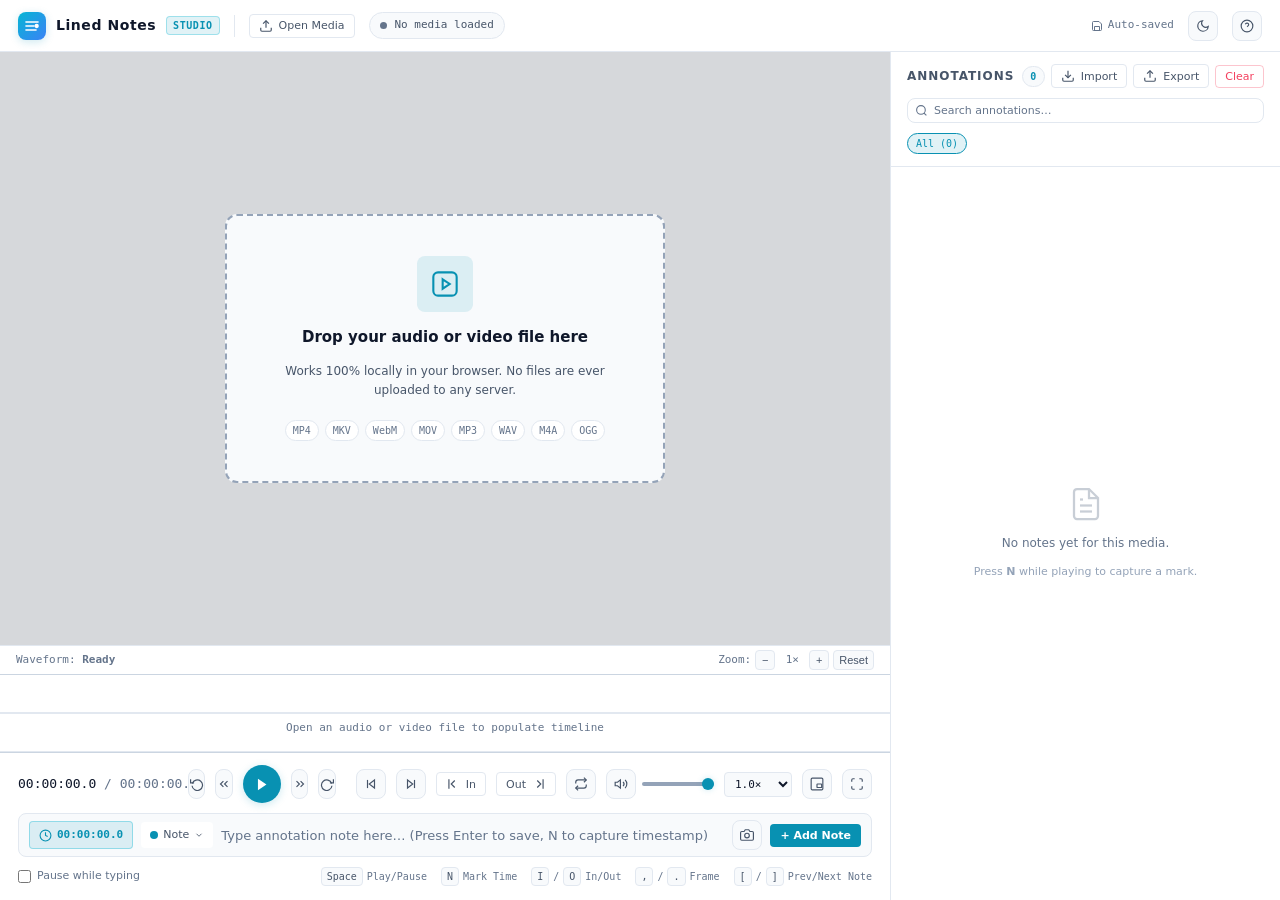
==== commit b9c8cb7c: "feat: responsive mobile device optimization with segmented view tabs, touch scrubber, streamlined tr" ====
--- a/lined-notes.html
+++ b/lined-notes.html
@@ -2,7 +2,7 @@
 <html lang="en">
 <head>
 <meta charset="UTF-8">
-<meta name="viewport" content="width=device-width, initial-scale=1.0">
+<meta name="viewport" content="width=device-width, initial-scale=1.0, maximum-scale=5.0, viewport-fit=cover">
 <meta name="theme-color" content="#090a0f">
 <meta name="description" content="Lined Notes — Professional Audio & Video Timeline Annotation Studio">
 <title>Lined Notes — Audio & Video Annotation Studio</title>
@@ -1297,17 +1297,472 @@
     transform: translateY(-1px);
   }
 
-  /* Responsive styles */
-  @media (max-width: 820px) {
+  /* ─── NEW RESPONSIVE UI CONTROLS (DESKTOP DEFAULT) ─────────────────── */
+  .mobile-tabs { display: none; }
+  .mobile-menu-wrap { display: none; }
+  .mobile-speed-btn { display: none; }
+  .mobile-tools-toggle { display: none; }
+  .playback-controls-group { display: contents; }
+  .secondary-tools-group { display: flex; align-items: center; gap: 10px; }
+  .modal-drag-indicator { display: none; }
+
+  /* ─── MOBILE RESPONSIVE OPTIMIZATION (<= 768px) ─────────────────────── */
+  @media (max-width: 768px) {
     #app {
-      grid-template-columns: 1fr;
-      grid-template-rows: var(--header-h) 1fr 340px;
+      display: flex;
+      flex-direction: column;
+      height: 100vh;
+      height: 100dvh;
+      width: 100vw;
+      overflow: hidden;
+      padding-top: env(safe-area-inset-top, 0px);
+      padding-bottom: env(safe-area-inset-bottom, 0px);
+      padding-left: env(safe-area-inset-left, 0px);
+      padding-right: env(safe-area-inset-right, 0px);
+    }
+
+    /* Header Compact Styling */
+    header {
+      height: 50px;
+      padding: 0 10px;
+      gap: 8px;
+      flex-shrink: 0;
+      justify-content: space-between;
+    }
+    .logo {
+      gap: 6px;
+    }
+    .logo-icon {
+      width: 26px;
+      height: 26px;
+    }
+    .logo-title {
+      font-size: 13px;
+      font-weight: 700;
+    }
+    .logo-badge,
+    .header-sep,
+    .file-badge,
+    #autosave-status,
+    #pwa-install-btn,
+    .theme-toggle-btn,
+    header .btn-icon[title*="Shortcuts"] {
+      display: none !important;
+    }
+
+    /* Open Media button compact on mobile */
+    .btn-open-media {
+      padding: 6px 8px;
+    }
+    .btn-open-media .btn-text {
+      display: none;
+    }
+
+    /* Segmented View Tabs */
+    .mobile-tabs {
+      display: flex;
+      align-items: center;
+      background: var(--bg-card);
+      border: 1px solid var(--border);
+      border-radius: var(--radius-full);
+      padding: 2px;
+      gap: 2px;
+    }
+    .mobile-tab-btn {
+      display: flex;
+      align-items: center;
+      gap: 5px;
+      padding: 5px 12px;
+      border-radius: var(--radius-full);
+      font-size: 11px;
+      font-weight: 600;
+      color: var(--text-secondary);
+      background: transparent;
+      border: none;
+      cursor: pointer;
+      transition: all 0.2s cubic-bezier(0.4, 0, 0.2, 1);
+    }
+    .mobile-tab-btn.active {
+      background: var(--accent-cyan);
+      color: var(--btn-primary-text);
+      box-shadow: 0 1px 8px var(--accent-cyan-glow);
+    }
+    .mobile-tab-badge {
+      font-size: 10px;
+      font-family: var(--font-mono);
+      padding: 1px 5px;
+      border-radius: var(--radius-full);
+      background: var(--bg-surface);
+      color: var(--text-primary);
+      transition: all 0.2s ease;
+    }
+    .mobile-tab-btn.active .mobile-tab-badge {
+      background: rgba(0, 0, 0, 0.28);
+      color: #ffffff;
+    }
+
+    /* Mobile Overflow Menu */
+    .mobile-menu-wrap {
+      display: block;
+      position: relative;
+    }
+    .mobile-menu-btn {
+      width: 34px;
+      height: 34px;
+      border-radius: var(--radius-md);
+      display: flex;
+      align-items: center;
+      justify-content: center;
+    }
+    .mobile-dropdown-menu {
+      display: none;
+      position: absolute;
+      right: 0;
+      top: calc(100% + 6px);
+      background: var(--bg-card);
+      border: 1px solid var(--border-bright);
+      border-radius: var(--radius-lg);
+      box-shadow: var(--modal-card-shadow);
+      padding: 6px;
+      min-width: 195px;
+      z-index: 100;
+      backdrop-filter: blur(16px);
+    }
+    .mobile-dropdown-menu.open {
+      display: flex;
+      flex-direction: column;
+      gap: 2px;
+      animation: menuFadeIn 0.15s ease-out;
+    }
+    @keyframes menuFadeIn {
+      from { opacity: 0; transform: translateY(-6px); }
+      to { opacity: 1; transform: translateY(0); }
+    }
+    .dropdown-item {
+      display: flex;
+      align-items: center;
+      gap: 10px;
+      padding: 8px 10px;
+      border-radius: var(--radius-md);
+      font-size: 12px;
+      font-weight: 500;
+      color: var(--text-primary);
+      cursor: pointer;
+      transition: background 0.15s ease, color 0.15s ease;
+    }
+    .dropdown-item:hover, .dropdown-item:active {
+      background: var(--bg-card-hover);
+      color: var(--accent-cyan);
+    }
+    .dropdown-item.text-danger {
+      color: #f43f5e;
+    }
+    .dropdown-item.text-danger:hover {
+      background: rgba(244, 63, 94, 0.12);
+    }
+    .dropdown-divider {
+      height: 1px;
+      background: var(--border);
+      margin: 4px 0;
+    }
+
+    /* Responsive Viewport View Toggling */
+    #app:not([data-mobile-view="notes"]) #notes-panel {
+      display: none !important;
+    }
+    #app:not([data-mobile-view="notes"]) #main-col {
+      display: flex !important;
+      flex: 1;
+      min-height: 0;
+    }
+    #app[data-mobile-view="notes"] #main-col {
+      display: none !important;
+    }
+    #app[data-mobile-view="notes"] #notes-panel {
+      display: flex !important;
+      flex: 1;
+      width: 100% !important;
+      min-height: 0;
+      border-left: none;
+      border-top: none;
+    }
+
+    /* Player Area Responsiveness */
+    #player-area {
+      flex: 1;
+      min-height: 150px;
+    }
+    #video-el {
+      max-height: 42vh;
+    }
+    .drop-box {
+      padding: 22px 14px;
+      max-width: 90%;
+      gap: 10px;
+    }
+    .drop-title {
+      font-size: 14px;
+    }
+    .drop-desc {
+      display: none;
+    }
+    .drop-pills {
+      margin-top: 4px;
+    }
+
+    /* Audio visualizer card */
+    .audio-disc-card {
+      padding: 18px 14px;
+      width: 90%;
+      max-width: 300px;
+      gap: 10px;
+    }
+    .disc-visualizer {
+      width: 72px;
+      height: 72px;
+    }
+    .disc-inner {
+      width: 32px;
+      height: 32px;
+    }
+    .audio-info-title {
+      font-size: 13px;
+    }
+    .audio-info-sub {
+      font-size: 10px;
+    }
+
+    /* Timeline & Touch Scrubber */
+    #timeline-container {
+      flex-shrink: 0;
+    }
+    .timeline-toolbar {
+      padding: 3px 10px;
+      font-size: 10px;
+    }
+    #timeline-canvas-wrap {
+      height: 52px;
+      touch-action: none;
+    }
+
+    /* Controls Area */
+    #controls-area {
+      padding: 8px 10px 10px;
+      gap: 8px;
+      flex-shrink: 0;
+    }
+
+    /* Transport Row */
+    .transport-row {
+      display: flex;
+      flex-direction: column;
+      gap: 6px;
+      align-items: center;
+      width: 100%;
+    }
+    .time-readout {
+      font-size: 13px;
+      text-align: center;
+      width: 100%;
+    }
+    .playback-controls-group {
+      display: flex;
+      align-items: center;
+      justify-content: center;
+      gap: 12px;
+      width: 100%;
+    }
+    .play-btn {
+      width: 48px;
+      height: 48px;
+    }
+    .play-btn svg {
+      width: 20px;
+      height: 20px;
+    }
+    .skip-btn {
+      width: 40px;
+      height: 40px;
+      border-radius: 50%;
+    }
+    .desktop-transport-btn {
+      display: none !important;
+    }
+
+    .mobile-speed-btn {
+      display: inline-flex;
+      align-items: center;
+      justify-content: center;
+      width: 38px;
+      height: 38px;
+      border-radius: var(--radius-full);
+      background: var(--bg-card);
+      border: 1px solid var(--border);
+      font-family: var(--font-mono);
+      font-size: 11px;
+      font-weight: 600;
+      color: var(--accent-cyan);
+      cursor: pointer;
+      transition: background-color 0.2s, border-color 0.2s;
+    }
+    .mobile-speed-btn:active {
+      transform: scale(0.95);
+      background: var(--bg-card-hover);
+    }
+
+    .mobile-tools-toggle {
+      display: inline-flex;
+      align-items: center;
+      justify-content: center;
+      width: 38px;
+      height: 38px;
+      border-radius: var(--radius-full);
+      background: var(--bg-card);
+      border: 1px solid var(--border);
+      color: var(--text-secondary);
+      cursor: pointer;
+      transition: background-color 0.2s, border-color 0.2s, color 0.2s;
+    }
+    .mobile-tools-toggle.active {
+      background: var(--accent-cyan-dim);
+      border-color: var(--accent-cyan);
+      color: var(--accent-cyan);
+    }
+
+    /* Secondary Tools Drawer */
+    .secondary-tools-group {
+      display: none;
+      width: 100%;
+      background: var(--bg-card);
+      border: 1px solid var(--border);
+      border-radius: var(--radius-md);
+      padding: 8px;
+      flex-wrap: wrap;
+      align-items: center;
+      justify-content: center;
+      gap: 8px;
+      animation: drawerSlide 0.2s ease-out;
+    }
+    .secondary-tools-group.open {
+      display: flex;
+    }
+    @keyframes drawerSlide {
+      from { opacity: 0; transform: translateY(-4px); }
+      to { opacity: 1; transform: translateY(0); }
+    }
+
+    /* Annotation Input Box Grid */
+    .annotation-input-box {
+      display: grid;
+      grid-template-columns: auto 1fr auto;
       grid-template-areas:
-        "header"
-        "main"
-        "notes";
-    }
-    #notes-panel { border-left: none; border-top: 1px solid var(--border); }
+        "stamp tag snap"
+        "input input save";
+      gap: 6px;
+      padding: 8px;
+      background: var(--bg-card);
+      border: 1px solid var(--border);
+      border-radius: var(--radius-md);
+    }
+    .stamp-button {
+      grid-area: stamp;
+      font-size: 11px;
+      padding: 5px 8px;
+      min-height: 36px;
+    }
+    .tag-picker-wrap {
+      grid-area: tag;
+    }
+    .tag-badge-btn {
+      min-height: 36px;
+      padding: 4px 8px;
+      font-size: 11px;
+      width: 100%;
+      justify-content: space-between;
+    }
+    #snap-btn {
+      grid-area: snap;
+      min-width: 36px;
+      min-height: 36px;
+    }
+    #note-text-input {
+      grid-area: input;
+      font-size: 16px; /* Prevents iOS auto-zoom on focus */
+      min-height: 38px;
+      padding: 6px 10px;
+    }
+    .annotation-input-box .btn-primary {
+      grid-area: save;
+      min-height: 38px;
+      padding: 6px 12px;
+      font-size: 12px;
+      white-space: nowrap;
+    }
+
+    /* Sub controls */
+    .sub-controls-row {
+      justify-content: center;
+      font-size: 11px;
+    }
+    .kbd-shortcuts-hint {
+      display: none;
+    }
+
+    /* Notes List View */
+    .notes-panel-header {
+      padding: 10px 12px;
+      gap: 8px;
+    }
+    .tag-filters-row {
+      overflow-x: auto;
+      flex-wrap: nowrap;
+      -webkit-overflow-scrolling: touch;
+      padding-bottom: 4px;
+      scrollbar-width: none;
+    }
+    .tag-filters-row::-webkit-scrollbar {
+      display: none;
+    }
+    .note-card {
+      margin: 6px 10px;
+      padding: 12px;
+      border-radius: var(--radius-md);
+    }
+    .note-time-chip {
+      font-size: 12px;
+      padding: 4px 10px;
+      min-height: 30px;
+    }
+    .note-card-actions .btn-icon {
+      width: 34px;
+      height: 34px;
+    }
+
+    /* Bottom Sheet Modals */
+    .modal-overlay {
+      align-items: flex-end;
+      padding: 0;
+    }
+    .modal-card {
+      width: 100%;
+      max-width: 100%;
+      border-radius: 18px 18px 0 0;
+      max-height: 85vh;
+      border-bottom: none;
+      animation: slideUpModal 0.25s cubic-bezier(0.16, 1, 0.3, 1);
+    }
+    .modal-drag-indicator {
+      display: block;
+      width: 36px;
+      height: 4px;
+      border-radius: 2px;
+      background: var(--border-bright);
+      margin: 8px auto 4px;
+    }
+    @keyframes slideUpModal {
+      from { transform: translateY(100%); }
+      to { transform: translateY(0); }
+    }
   }
 </style>
 </head>
@@ -1326,15 +1781,28 @@
           <circle cx="19" cy="12" r="2" fill="currentColor"/>
         </svg>
       </div>
-      <span>Lined Notes</span>
+      <span class="logo-title">Lined Notes</span>
       <span class="logo-badge">Studio</span>
     </a>
 
+    <!-- Mobile View Switcher Tabs (<= 768px) -->
+    <div class="mobile-tabs" id="mobile-tabs" role="tablist">
+      <button class="mobile-tab-btn active" id="tab-btn-media" onclick="app.setMobileTab('media')" role="tab" aria-selected="true">
+        <svg viewBox="0 0 24 24" fill="none" stroke="currentColor" stroke-width="2" width="13" height="13"><polygon points="5 3 19 12 5 21 5 3"/></svg>
+        <span>Media</span>
+      </button>
+      <button class="mobile-tab-btn" id="tab-btn-notes" onclick="app.setMobileTab('notes')" role="tab" aria-selected="false">
+        <svg viewBox="0 0 24 24" fill="none" stroke="currentColor" stroke-width="2" width="13" height="13"><path d="M14 2H6a2 2 0 0 0-2 2v16a2 2 0 0 0 2 2h12a2 2 0 0 0 2-2V8z"/><polyline points="14 2 14 8 20 8"/><line x1="16" y1="13" x2="8" y2="13"/><line x1="16" y1="17" x2="8" y2="17"/></svg>
+        <span>Notes</span>
+        <span class="mobile-tab-badge" id="mobile-tab-count">0</span>
+      </button>
+    </div>
+
     <div class="header-sep"></div>
 
-    <button class="btn btn-ghost btn-sm" onclick="document.getElementById('file-picker').click()" title="Open Audio or Video File">
+    <button class="btn btn-ghost btn-sm btn-open-media" onclick="document.getElementById('file-picker').click()" title="Open Audio or Video File">
       <svg viewBox="0 0 24 24" fill="none" stroke="currentColor" stroke-width="2"><path d="M21 15v4a2 2 0 01-2 2H5a2 2 0 01-2-2v-4"/><polyline points="17 8 12 3 7 8"/><line x1="12" y1="3" x2="12" y2="15"/></svg>
-      Open Media
+      <span class="btn-text">Open Media</span>
     </button>
     <input type="file" id="file-picker" accept="audio/*,video/*" style="display:none" onchange="app.handleFileSelect(this.files[0])">
 
@@ -1376,6 +1844,40 @@
     <button class="btn-icon" onclick="app.openShortcutsModal()" title="Keyboard Shortcuts (?)">
       <svg viewBox="0 0 24 24" fill="none" stroke="currentColor" stroke-width="2"><circle cx="12" cy="12" r="10"/><path d="M9.09 9a3 3 0 0 1 5.83 1c0 2-3 3-3 3"/><line x1="12" y1="17" x2="12.01" y2="17"/></svg>
     </button>
+
+    <!-- Mobile Overflow Menu (<= 768px) -->
+    <div class="mobile-menu-wrap" id="mobile-menu-wrap">
+      <button class="btn-icon mobile-menu-btn" id="mobile-menu-btn" onclick="app.toggleMobileMenu(event)" title="Options menu" aria-label="Options menu">
+        <svg viewBox="0 0 24 24" fill="none" stroke="currentColor" stroke-width="2.2" width="18" height="18"><circle cx="12" cy="12" r="1.5"/><circle cx="12" cy="5" r="1.5"/><circle cx="12" cy="19" r="1.5"/></svg>
+      </button>
+      <div class="mobile-dropdown-menu" id="mobile-dropdown-menu">
+        <div class="dropdown-item" onclick="app.toggleTheme(); app.closeMobileMenu();">
+          <svg viewBox="0 0 24 24" fill="none" stroke="currentColor" stroke-width="2" width="14" height="14"><circle cx="12" cy="12" r="5"/><path d="M12 1v2m0 18v2M4.22 4.22l1.42 1.42m12.72 12.72l1.42 1.42M1 12h2m18 0h2M4.22 19.78l1.42-1.42M18.36 5.64l1.42-1.42"/></svg>
+          <span>Toggle Theme</span>
+        </div>
+        <div class="dropdown-item" id="menu-item-install" onclick="app.promptPwaInstall(); app.closeMobileMenu();" style="display:none;">
+          <svg viewBox="0 0 24 24" fill="none" stroke="currentColor" stroke-width="2" width="14" height="14"><path d="M21 15v4a2 2 0 0 1-2 2H5a2 2 0 0 1-2-2v-4"/><polyline points="7 10 12 15 17 10"/><line x1="12" y1="15" x2="12" y2="3"/></svg>
+          <span>Install App</span>
+        </div>
+        <div class="dropdown-item" onclick="app.openExportModal(); app.closeMobileMenu();">
+          <svg viewBox="0 0 24 24" fill="none" stroke="currentColor" stroke-width="2" width="14" height="14"><path d="M21 15v4a2 2 0 0 1-2 2H5a2 2 0 0 1-2-2v-4"/><polyline points="17 8 12 3 7 8"/><line x1="12" y1="3" x2="12" y2="15"/></svg>
+          <span>Export Annotations…</span>
+        </div>
+        <div class="dropdown-item" onclick="app.openImportModal(); app.closeMobileMenu();">
+          <svg viewBox="0 0 24 24" fill="none" stroke="currentColor" stroke-width="2" width="14" height="14"><path d="M21 15v4a2 2 0 0 1-2 2H5a2 2 0 0 1-2-2v-4"/><polyline points="7 10 12 15 17 10"/><line x1="12" y1="15" x2="12" y2="3"/></svg>
+          <span>Import Annotations…</span>
+        </div>
+        <div class="dropdown-item" onclick="app.openShortcutsModal(); app.closeMobileMenu();">
+          <svg viewBox="0 0 24 24" fill="none" stroke="currentColor" stroke-width="2" width="14" height="14"><circle cx="12" cy="12" r="10"/><path d="M9.09 9a3 3 0 0 1 5.83 1c0 2-3 3-3 3"/><line x1="12" y1="17" x2="12.01" y2="17"/></svg>
+          <span>Keyboard Shortcuts</span>
+        </div>
+        <div class="dropdown-divider"></div>
+        <div class="dropdown-item text-danger" onclick="app.clearAllNotes(); app.closeMobileMenu();">
+          <svg viewBox="0 0 24 24" fill="none" stroke="currentColor" stroke-width="2" width="14" height="14"><polyline points="3 6 5 6 21 6"/><path d="M19 6v14a2 2 0 0 1-2 2H7a2 2 0 0 1-2-2V6m3 0V4a2 2 0 0 1 2-2h4a2 2 0 0 1 2 2v2"/></svg>
+          <span>Clear All Notes</span>
+        </div>
+      </div>
+    </div>
   </header>
 
   <!-- MAIN COLUMN: Media Player + Timeline + Transport Controls -->
@@ -1449,74 +1951,85 @@
     <div id="controls-area">
       <!-- Transport Row -->
       <div class="transport-row">
-        <button class="play-btn" id="play-btn" onclick="app.togglePlay()" title="Play / Pause (Space)">
-          <svg id="play-icon" viewBox="0 0 24 24"><polygon points="7 4 19 12 7 20 7 4"/></svg>
-        </button>
-
-        <button class="btn-icon" onclick="app.skip(-10)" title="Back 10s (J)">
-          <svg viewBox="0 0 24 24" fill="none" stroke="currentColor" stroke-width="2"><polyline points="1 4 1 10 7 10"/><path d="M3.51 15a9 9 0 1 0 .49-3.96"/></svg>
-        </button>
-        <button class="btn-icon" onclick="app.skip(-5)" title="Back 5s (←)">
-          <svg viewBox="0 0 24 24" fill="none" stroke="currentColor" stroke-width="2"><polyline points="11 17 6 12 11 7"/><polyline points="18 17 13 12 18 7"/></svg>
-        </button>
-        <button class="btn-icon" onclick="app.stepFrame(-1)" title="Step 1 Frame Back (,)">
-          <svg viewBox="0 0 24 24" fill="none" stroke="currentColor" stroke-width="2"><line x1="6" y1="5" x2="6" y2="19"/><polygon points="18 5 9 12 18 19 18 5"/></svg>
-        </button>
-        <button class="btn-icon" onclick="app.stepFrame(1)" title="Step 1 Frame Forward (.)">
-          <svg viewBox="0 0 24 24" fill="none" stroke="currentColor" stroke-width="2"><line x1="18" y1="5" x2="18" y2="19"/><polygon points="6 5 15 12 6 19 6 5"/></svg>
-        </button>
-        <button class="btn-icon" onclick="app.skip(5)" title="Forward 5s (→)">
-          <svg viewBox="0 0 24 24" fill="none" stroke="currentColor" stroke-width="2"><polyline points="13 17 18 12 13 7"/><polyline points="6 17 11 12 6 7"/></svg>
-        </button>
-        <button class="btn-icon" onclick="app.skip(10)" title="Forward 10s (L)">
-          <svg viewBox="0 0 24 24" fill="none" stroke="currentColor" stroke-width="2"><polyline points="23 4 23 10 17 10"/><path d="M20.49 15a9 9 0 1 1-.49-3.96"/></svg>
-        </button>
-
         <div class="time-readout" id="time-display">00:00:00.0 <span class="dur">/ 00:00:00.0</span></div>
 
+        <!-- Primary Playback Controls -->
+        <div class="playback-controls-group">
+          <button class="btn-icon skip-btn" onclick="app.skip(-10)" title="Back 10s (J)" aria-label="Skip back 10s">
+            <svg viewBox="0 0 24 24" fill="none" stroke="currentColor" stroke-width="2"><polyline points="1 4 1 10 7 10"/><path d="M3.51 15a9 9 0 1 0 .49-3.96"/></svg>
+          </button>
+          <button class="btn-icon desktop-transport-btn" onclick="app.skip(-5)" title="Back 5s (←)">
+            <svg viewBox="0 0 24 24" fill="none" stroke="currentColor" stroke-width="2"><polyline points="11 17 6 12 11 7"/><polyline points="18 17 13 12 18 7"/></svg>
+          </button>
+          <button class="play-btn" id="play-btn" onclick="app.togglePlay()" title="Play / Pause (Space)" aria-label="Play or Pause">
+            <svg id="play-icon" viewBox="0 0 24 24"><polygon points="7 4 19 12 7 20 7 4"/></svg>
+          </button>
+          <button class="btn-icon desktop-transport-btn" onclick="app.skip(5)" title="Forward 5s (→)">
+            <svg viewBox="0 0 24 24" fill="none" stroke="currentColor" stroke-width="2"><polyline points="13 17 18 12 13 7"/><polyline points="6 17 11 12 6 7"/></svg>
+          </button>
+          <button class="btn-icon skip-btn" onclick="app.skip(10)" title="Forward 10s (L)" aria-label="Skip forward 10s">
+            <svg viewBox="0 0 24 24" fill="none" stroke="currentColor" stroke-width="2"><polyline points="23 4 23 10 17 10"/><path d="M20.49 15a9 9 0 1 1-.49-3.96"/></svg>
+          </button>
+          <button class="mobile-speed-btn" id="mobile-speed-btn" onclick="app.cycleSpeed()" title="Cycle Playback Speed" aria-label="Cycle speed">1×</button>
+          <button class="mobile-tools-toggle" id="mobile-tools-toggle" onclick="app.toggleMobileTools()" title="Additional Playback Tools" aria-label="Toggle tools">
+            <svg viewBox="0 0 24 24" fill="none" stroke="currentColor" stroke-width="2" width="16" height="16"><circle cx="12" cy="12" r="3"/><path d="M19.4 15a1.65 1.65 0 0 0 .33 1.82l.06.06a2 2 0 0 1 0 2.83 2 2 0 0 1-2.83 0l-.06-.06a1.65 1.65 0 0 0-1.82-.33 1.65 1.65 0 0 0-1 1.51V21a2 2 0 0 1-2 2 2 2 0 0 1-2-2v-.09A1.65 1.65 0 0 0 9 19.4a1.65 1.65 0 0 0-1.82.33l-.06.06a2 2 0 0 1-2.83 0 2 2 0 0 1 0-2.83l.06-.06a1.65 1.65 0 0 0 .33-1.82 1.65 1.65 0 0 0-1.51-1H3a2 2 0 0 1-2-2 2 2 0 0 1 2-2h.09A1.65 1.65 0 0 0 4.6 9a1.65 1.65 0 0 0-.33-1.82l-.06-.06a2 2 0 0 1 0-2.83 2 2 0 0 1 2.83 0l.06.06a1.65 1.65 0 0 0 1.82.33H9a1.65 1.65 0 0 0 1-1.51V3a2 2 0 0 1 2-2 2 2 0 0 1 2 2v.09a1.65 1.65 0 0 0 1 1.51 1.65 1.65 0 0 0 1.82-.33l.06-.06a2 2 0 0 1 2.83 0 2 2 0 0 1 0 2.83l-.06.06a1.65 1.65 0 0 0-.33 1.82V9a1.65 1.65 0 0 0 1.51 1H21a2 2 0 0 1 2 2 2 2 0 0 1-2 2h-.09a1.65 1.65 0 0 0-1.51 1z"/></svg>
+          </button>
+        </div>
+
         <div class="spacer"></div>
 
-        <!-- In/Out Points for range notes -->
-        <button class="btn btn-ghost btn-sm" onclick="app.setInPoint()" title="Set In Point (I)">
-          <svg viewBox="0 0 24 24" fill="none" stroke="currentColor" stroke-width="2"><path d="M5 4v16"/><polyline points="15 6 9 12 15 18"/></svg>
-          In
-        </button>
-        <button class="btn btn-ghost btn-sm" onclick="app.setOutPoint()" title="Set Out Point (O)">
-          Out
-          <svg viewBox="0 0 24 24" fill="none" stroke="currentColor" stroke-width="2"><path d="M19 4v16"/><polyline points="9 6 15 12 9 18"/></svg>
-        </button>
-        <button class="btn-icon" id="loop-range-btn" onclick="app.toggleLoop()" title="Toggle A-B Range Loop (Shift+L)">
-          <svg viewBox="0 0 24 24" fill="none" stroke="currentColor" stroke-width="2"><polyline points="17 1 21 5 17 9"/><path d="M3 11V9a4 4 0 0 1 4-4h14"/><polyline points="7 23 3 19 7 15"/><path d="M21 13v2a4 4 0 0 1-4 4H3"/></svg>
-        </button>
-        <button class="btn-icon" id="clear-range-btn" onclick="app.clearRange()" title="Clear Range Selection" style="display:none;">
-          <svg viewBox="0 0 24 24" fill="none" stroke="currentColor" stroke-width="2"><line x1="18" y1="6" x2="6" y2="18"/><line x1="6" y1="6" x2="18" y2="18"/></svg>
-        </button>
-
-        <div class="volume-group">
-          <button class="btn-icon" onclick="app.toggleMute()" id="mute-btn" title="Mute / Unmute (M)">
-            <svg id="volume-icon" viewBox="0 0 24 24" fill="none" stroke="currentColor" stroke-width="2"><polygon points="11 5 6 9 2 9 2 15 6 15 11 19 11 5"/><path d="M19.07 4.93a10 10 0 0 1 0 14.14"/><path d="M15.54 8.46a5 5 0 0 1 0 7.07"/></svg>
+        <!-- Secondary / Expandable Tools Group -->
+        <div class="secondary-tools-group" id="secondary-tools-group">
+          <!-- Step Frame -->
+          <button class="btn-icon" onclick="app.stepFrame(-1)" title="Step 1 Frame Back (,)">
+            <svg viewBox="0 0 24 24" fill="none" stroke="currentColor" stroke-width="2"><line x1="6" y1="5" x2="6" y2="19"/><polygon points="18 5 9 12 18 19 18 5"/></svg>
           </button>
-          <input type="range" id="volume-range" min="0" max="1" step="0.02" value="1" oninput="app.setVolume(this.value)">
+          <button class="btn-icon" onclick="app.stepFrame(1)" title="Step 1 Frame Forward (.)">
+            <svg viewBox="0 0 24 24" fill="none" stroke="currentColor" stroke-width="2"><line x1="18" y1="5" x2="18" y2="19"/><polygon points="6 5 15 12 6 19 6 5"/></svg>
+          </button>
+
+          <!-- In/Out Points for range notes -->
+          <button class="btn btn-ghost btn-sm" onclick="app.setInPoint()" title="Set In Point (I)">
+            <svg viewBox="0 0 24 24" fill="none" stroke="currentColor" stroke-width="2"><path d="M5 4v16"/><polyline points="15 6 9 12 15 18"/></svg>
+            In
+          </button>
+          <button class="btn btn-ghost btn-sm" onclick="app.setOutPoint()" title="Set Out Point (O)">
+            Out
+            <svg viewBox="0 0 24 24" fill="none" stroke="currentColor" stroke-width="2"><path d="M19 4v16"/><polyline points="9 6 15 12 9 18"/></svg>
+          </button>
+          <button class="btn-icon" id="loop-range-btn" onclick="app.toggleLoop()" title="Toggle A-B Range Loop (Shift+L)">
+            <svg viewBox="0 0 24 24" fill="none" stroke="currentColor" stroke-width="2"><polyline points="17 1 21 5 17 9"/><path d="M3 11V9a4 4 0 0 1 4-4h14"/><polyline points="7 23 3 19 7 15"/><path d="M21 13v2a4 4 0 0 1-4 4H3"/></svg>
+          </button>
+          <button class="btn-icon" id="clear-range-btn" onclick="app.clearRange()" title="Clear Range Selection" style="display:none;">
+            <svg viewBox="0 0 24 24" fill="none" stroke="currentColor" stroke-width="2"><line x1="18" y1="6" x2="6" y2="18"/><line x1="6" y1="6" x2="18" y2="18"/></svg>
+          </button>
+
+          <div class="volume-group">
+            <button class="btn-icon" onclick="app.toggleMute()" id="mute-btn" title="Mute / Unmute (M)">
+              <svg id="volume-icon" viewBox="0 0 24 24" fill="none" stroke="currentColor" stroke-width="2"><polygon points="11 5 6 9 2 9 2 15 6 15 11 19 11 5"/><path d="M19.07 4.93a10 10 0 0 1 0 14.14"/><path d="M15.54 8.46a5 5 0 0 1 0 7.07"/></svg>
+            </button>
+            <input type="range" id="volume-range" min="0" max="1" step="0.02" value="1" oninput="app.setVolume(this.value)">
+          </div>
+
+          <select class="speed-select" id="speed-select" onchange="app.setSpeed(this.value)" title="Playback Speed">
+            <option value="0.25">0.25×</option>
+            <option value="0.5">0.5×</option>
+            <option value="0.75">0.75×</option>
+            <option value="1" selected>1.0×</option>
+            <option value="1.25">1.25×</option>
+            <option value="1.5">1.5×</option>
+            <option value="1.75">1.75×</option>
+            <option value="2">2.0×</option>
+          </select>
+
+          <!-- Video Extra buttons -->
+          <button class="btn-icon" id="pip-btn" onclick="app.togglePiP()" title="Picture in Picture (P)">
+            <svg viewBox="0 0 24 24" fill="none" stroke="currentColor" stroke-width="2"><rect x="2" y="2" width="20" height="20" rx="2"/><rect x="12" y="12" width="8" height="6" rx="1"/></svg>
+          </button>
+          <button class="btn-icon" onclick="app.toggleFullscreen()" title="Fullscreen (F)">
+            <svg viewBox="0 0 24 24" fill="none" stroke="currentColor" stroke-width="2"><path d="M8 3H5a2 2 0 0 0-2 2v3m18 0V5a2 2 0 0 0-2-2h-3m0 18h3a2 2 0 0 0 2-2v-3M3 16v3a2 2 0 0 0 2 2h3"/></svg>
+          </button>
         </div>
-
-        <select class="speed-select" id="speed-select" onchange="app.setSpeed(this.value)" title="Playback Speed">
-          <option value="0.25">0.25×</option>
-          <option value="0.5">0.5×</option>
-          <option value="0.75">0.75×</option>
-          <option value="1" selected>1.0×</option>
-          <option value="1.25">1.25×</option>
-          <option value="1.5">1.5×</option>
-          <option value="1.75">1.75×</option>
-          <option value="2">2.0×</option>
-        </select>
-
-        <!-- Video Extra buttons -->
-        <button class="btn-icon" id="pip-btn" onclick="app.togglePiP()" title="Picture in Picture (P)">
-          <svg viewBox="0 0 24 24" fill="none" stroke="currentColor" stroke-width="2"><rect x="2" y="2" width="20" height="20" rx="2"/><rect x="12" y="12" width="8" height="6" rx="1"/></svg>
-        </button>
-        <button class="btn-icon" onclick="app.toggleFullscreen()" title="Fullscreen (F)">
-          <svg viewBox="0 0 24 24" fill="none" stroke="currentColor" stroke-width="2"><path d="M8 3H5a2 2 0 0 0-2 2v3m18 0V5a2 2 0 0 0-2-2h-3m0 18h3a2 2 0 0 0 2-2v-3M3 16v3a2 2 0 0 0 2 2h3"/></svg>
-        </button>
       </div>
 
       <!-- Annotation Note Input Box -->
@@ -1611,6 +2124,7 @@
 <!-- EXPORT MODAL -->
 <div class="modal-overlay" id="export-modal">
   <div class="modal-card">
+    <div class="modal-drag-indicator"></div>
     <div class="modal-header">
       <div class="modal-title">Export Annotations</div>
       <button class="modal-close-btn" onclick="app.closeExportModal()">✕</button>
@@ -1644,6 +2158,10 @@
     </div>
 
     <div class="modal-footer">
+      <button class="btn btn-ghost" id="share-export-btn" onclick="app.shareExport()" style="display:none;" title="Share annotations via system apps">
+        <svg viewBox="0 0 24 24" fill="none" stroke="currentColor" stroke-width="2" width="14" height="14"><circle cx="18" cy="5" r="3"/><circle cx="6" cy="12" r="3"/><circle cx="18" cy="19" r="3"/><line x1="8.59" y1="13.51" x2="15.42" y2="17.49"/><line x1="15.41" y1="6.51" x2="8.59" y2="10.49"/></svg>
+        Share…
+      </button>
       <button class="btn btn-ghost" onclick="app.copyExportToClipboard()">Copy to Clipboard</button>
       <button class="btn btn-primary" onclick="app.doExportDownload()">Download File</button>
     </div>
@@ -1653,6 +2171,7 @@
 <!-- IMPORT MODAL -->
 <div class="modal-overlay" id="import-modal">
   <div class="modal-card">
+    <div class="modal-drag-indicator"></div>
     <div class="modal-header">
       <div class="modal-title">Import Annotations</div>
       <button class="modal-close-btn" onclick="app.closeImportModal()">✕</button>
@@ -1687,6 +2206,7 @@
 <!-- KEYBOARD SHORTCUTS MODAL -->
 <div class="modal-overlay" id="shortcuts-modal">
   <div class="modal-card">
+    <div class="modal-drag-indicator"></div>
     <div class="modal-header">
       <div class="modal-title">Keyboard Shortcuts</div>
       <button class="modal-close-btn" onclick="app.closeShortcutsModal()">✕</button>
@@ -2375,6 +2895,77 @@
   setSpeed(rate) {
     this.playbackRate = parseFloat(rate);
     this.videoEl.playbackRate = this.playbackRate;
+    const mobileSpeedBtn = document.getElementById('mobile-speed-btn');
+    if (mobileSpeedBtn) mobileSpeedBtn.textContent = `${this.playbackRate}×`;
+    const speedSelect = document.getElementById('speed-select');
+    if (speedSelect && speedSelect.value !== String(rate)) speedSelect.value = String(rate);
+  }
+
+  cycleSpeed() {
+    const speeds = [0.5, 0.75, 1, 1.25, 1.5, 2];
+    const current = this.playbackRate || 1;
+    let nextIdx = speeds.findIndex(s => Math.abs(s - current) < 0.05);
+    nextIdx = (nextIdx + 1) % speeds.length;
+    const nextSpeed = speeds[nextIdx];
+    this.setSpeed(nextSpeed);
+    this.showToast(`Speed: ${nextSpeed}×`);
+  }
+
+  toggleMobileTools() {
+    const drawer = document.getElementById('secondary-tools-group');
+    const btn = document.getElementById('mobile-tools-toggle');
+    if (drawer) {
+      const isOpen = drawer.classList.toggle('open');
+      if (btn) btn.classList.toggle('active', isOpen);
+    }
+  }
+
+  setMobileTab(tab) {
+    this.mobileTab = tab;
+    const appEl = document.getElementById('app');
+    if (appEl) {
+      appEl.setAttribute('data-mobile-view', tab);
+    }
+    const tabMedia = document.getElementById('tab-btn-media');
+    const tabNotes = document.getElementById('tab-btn-notes');
+    if (tabMedia && tabNotes) {
+      if (tab === 'notes') {
+        tabMedia.classList.remove('active');
+        tabMedia.setAttribute('aria-selected', 'false');
+        tabNotes.classList.add('active');
+        tabNotes.setAttribute('aria-selected', 'true');
+      } else {
+        tabNotes.classList.remove('active');
+        tabNotes.setAttribute('aria-selected', 'false');
+        tabMedia.classList.add('active');
+        tabMedia.setAttribute('aria-selected', 'true');
+      }
+    }
+    if (tab === 'media') {
+      setTimeout(() => this.resizeCanvas(), 50);
+    }
+  }
+
+  toggleMobileMenu(e) {
+    if (e) e.stopPropagation();
+    const menu = document.getElementById('mobile-dropdown-menu');
+    if (menu) {
+      const isOpen = menu.classList.toggle('open');
+      if (isOpen) {
+        const onOutsideClick = (evt) => {
+          if (!menu.contains(evt.target)) {
+            menu.classList.remove('open');
+            document.removeEventListener('click', onOutsideClick);
+          }
+        };
+        setTimeout(() => document.addEventListener('click', onOutsideClick), 0);
+      }
+    }
+  }
+
+  closeMobileMenu() {
+    const menu = document.getElementById('mobile-dropdown-menu');
+    if (menu) menu.classList.remove('open');
   }
 
   togglePiP() {
@@ -2980,6 +3571,9 @@
 
   jumpToNote(start) {
     this.seekTo(start);
+    if (window.innerWidth <= 768) {
+      this.setMobileTab('media');
+    }
   }
 
   jumpPrevNote() {
@@ -3088,6 +3682,8 @@
     const countBadge = document.getElementById('notes-count-badge');
 
     countBadge.textContent = this.notes.length;
+    const mobileTabCount = document.getElementById('mobile-tab-count');
+    if (mobileTabCount) mobileTabCount.textContent = this.notes.length;
 
     // Filter notes by search and tag
     let filtered = this.notes;
@@ -3249,6 +3845,10 @@
     if (this.notes.length === 0) {
       this.showToast('No notes to export');
       return;
+    }
+    const shareBtn = document.getElementById('share-export-btn');
+    if (shareBtn) {
+      shareBtn.style.display = navigator.share ? 'inline-flex' : 'none';
     }
     document.getElementById('export-modal').classList.add('open');
   }
@@ -3401,6 +4001,7 @@
 </div>
 </body>
 </html>`;
+    return { content, ext, mime, baseName };
   }
 
   doExportDownload() {
@@ -3422,6 +4023,40 @@
       this.closeExportModal();
       this.showToast(`Copied ${ext.toUpperCase()} to clipboard`);
     });
+  }
+
+  async shareExport() {
+    if (this.notes.length === 0) {
+      this.showToast('No notes to share');
+      return;
+    }
+    const { content, ext, baseName } = this.generateExportContent();
+    const title = `Lined Notes — ${baseName}`;
+    if (navigator.share) {
+      try {
+        const file = new File([content], `${baseName}_annotations.${ext}`, { type: 'text/plain' });
+        if (navigator.canShare && navigator.canShare({ files: [file] })) {
+          await navigator.share({
+            title: title,
+            text: `Annotations for ${baseName}`,
+            files: [file]
+          });
+        } else {
+          await navigator.share({
+            title: title,
+            text: content
+          });
+        }
+        this.closeExportModal();
+        this.showToast('Shared successfully!');
+      } catch (err) {
+        if (err.name !== 'AbortError') {
+          this.copyExportToClipboard();
+        }
+      }
+    } else {
+      this.copyExportToClipboard();
+    }
   }
 
   // ─── IMPORT SUITE ────────────────────────────────────────────────
@@ -3827,6 +4462,10 @@
       if (installBtn) {
         installBtn.style.display = 'inline-flex';
       }
+      const menuItemInstall = document.getElementById('menu-item-install');
+      if (menuItemInstall) {
+        menuItemInstall.style.display = 'flex';
+      }
     });
 
     // 3. App installed listener
@@ -3835,6 +4474,10 @@
       const installBtn = document.getElementById('pwa-install-btn');
       if (installBtn) {
         installBtn.style.display = 'none';
+      }
+      const menuItemInstall = document.getElementById('menu-item-install');
+      if (menuItemInstall) {
+        menuItemInstall.style.display = 'none';
       }
       this.showToast('Lined Notes installed as an app!');
     });
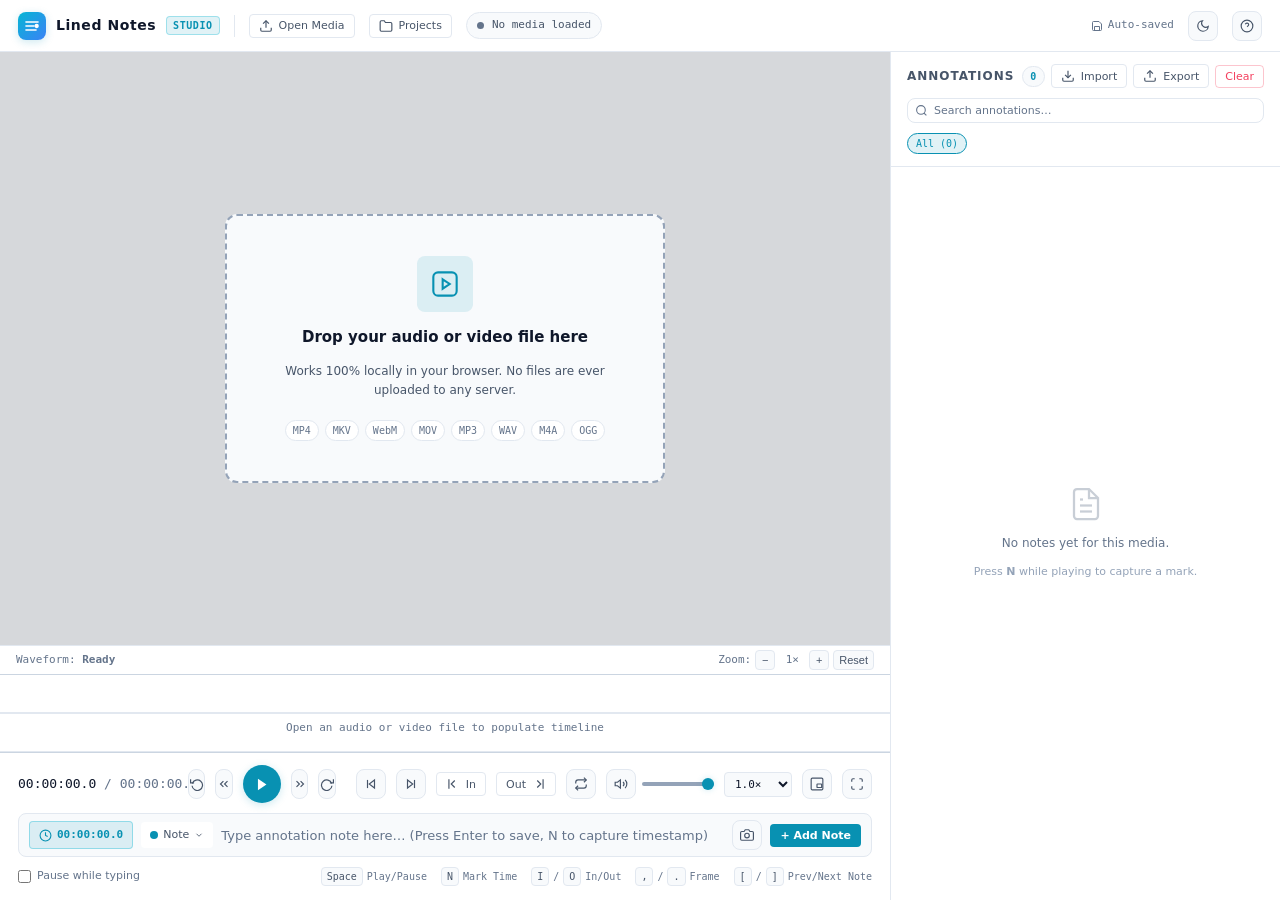
==== commit 5ac8d59f: "feat: implement Saved Projects manager and fix mobile Chrome Android export" ====
--- a/lined-notes.html
+++ b/lined-notes.html
@@ -1,3718 +1,4810 @@
 <!DOCTYPE html>
 <html lang="en">
+
 <head>
-<meta charset="UTF-8">
-<meta name="viewport" content="width=device-width, initial-scale=1.0, maximum-scale=5.0, viewport-fit=cover">
-<meta name="theme-color" content="#090a0f">
-<meta name="description" content="Lined Notes — Professional Audio & Video Timeline Annotation Studio">
-<title>Lined Notes — Audio & Video Annotation Studio</title>
-
-<!-- PWA Manifest & App Metadata -->
-<link rel="manifest" href="manifest.webmanifest">
-<meta name="mobile-web-app-capable" content="yes">
-<meta name="apple-mobile-web-app-capable" content="yes">
-<meta name="apple-mobile-web-app-status-bar-style" content="black-translucent">
-<meta name="apple-mobile-web-app-title" content="Lined Notes">
-<meta name="application-name" content="Lined Notes">
-<meta name="msapplication-TileColor" content="#090a0f">
-
-<!-- PWA Icons & Favicons -->
-<link rel="icon" type="image/svg+xml" href="icons/icon.svg">
-<link rel="icon" type="image/png" sizes="32x32" href="icons/favicon-32x32.png">
-<link rel="icon" type="image/png" sizes="16x16" href="icons/favicon-16x16.png">
-<link rel="shortcut icon" href="favicon.ico">
-<link rel="apple-touch-icon" sizes="180x180" href="icons/apple-touch-icon.png">
-<script>
-  (function() {
-    try {
-      const saved = localStorage.getItem('ln_theme');
-      const theme = saved || ((window.matchMedia && window.matchMedia('(prefers-color-scheme: light)').matches) ? 'light' : 'dark');
-      document.documentElement.setAttribute('data-theme', theme);
-      const meta = document.querySelector('meta[name="theme-color"]');
-      if (meta) meta.setAttribute('content', theme === 'light' ? '#f4f6fa' : '#090a0f');
-    } catch (e) {}
-  })();
-</script>
-<style>
-  :root, html[data-theme="dark"] {
-    --bg-base: #090a0f;
-    --bg-surface: #11131a;
-    --bg-card: #171a24;
-    --bg-card-hover: #1e2230;
-    --bg-input: #12141c;
-    --border: #232838;
-    --border-subtle: #1c202d;
-    --border-bright: #363e56;
-    --border-focus: #06b6d4;
-
-    --accent-cyan: #06b6d4;
-    --accent-cyan-hover: #22d3ee;
-    --accent-cyan-dim: rgba(6, 182, 212, 0.12);
-    --accent-cyan-glow: rgba(6, 182, 212, 0.25);
-
-    --tag-note: #06b6d4;
-    --tag-action: #3b82f6;
-    --tag-highlight: #10b981;
-    --tag-issue: #f43f5e;
-    --tag-quote: #a855f7;
-
-    --text-primary: #f8fafc;
-    --text-secondary: #94a3b8;
-    --text-muted: #475569;
-    --text-dim: #334155;
-
-    --disc-card-bg: rgba(23, 26, 36, 0.7);
-    --disc-card-shadow: 0 16px 40px rgba(0, 0, 0, 0.5);
-    --disc-inner-bg: #11131a;
-    --disc-inner-border: #000000;
-    --drop-zone-bg: rgba(9, 10, 15, 0.85);
-    --modal-overlay-bg: rgba(0, 0, 0, 0.75);
-    --modal-card-shadow: 0 20px 60px rgba(0, 0, 0, 0.7);
-    --toast-shadow: 0 8px 24px rgba(0, 0, 0, 0.4);
-    --play-btn-text: #041316;
-    --btn-primary-text: #041316;
-    --note-card-active-bg: rgba(6, 182, 212, 0.08);
-    --note-card-active-border: rgba(6, 182, 212, 0.4);
-    --note-card-active-shadow: 0 0 16px rgba(6, 182, 212, 0.1);
-
-    --font-sans: system-ui, -apple-system, BlinkMacSystemFont, "Segoe UI", Roboto, "Helvetica Neue", Arial, sans-serif;
-    --font-mono: ui-monospace, SFMono-Regular, "Cascadia Code", "Source Code Pro", Menlo, Consolas, monospace;
-
-    --radius-sm: 4px;
-    --radius-md: 8px;
-    --radius-lg: 12px;
-    --radius-full: 9999px;
-
-    --timeline-h: 76px;
-    --sidebar-w: 390px;
-    --header-h: 52px;
-  }
-
-  html[data-theme="light"] {
-    --bg-base: #f4f6fa;
-    --bg-surface: #ffffff;
-    --bg-card: #f8fafc;
-    --bg-card-hover: #edf2f7;
-    --bg-input: #ffffff;
-    --border: #e2e8f0;
-    --border-subtle: #cbd5e1;
-    --border-bright: #94a3b8;
-    --border-focus: #0891b2;
-
-    --accent-cyan: #0891b2;
-    --accent-cyan-hover: #06b6d4;
-    --accent-cyan-dim: rgba(8, 145, 178, 0.12);
-    --accent-cyan-glow: rgba(8, 145, 178, 0.2);
-
-    --tag-note: #0891b2;
-    --tag-action: #2563eb;
-    --tag-highlight: #059669;
-    --tag-issue: #e11d48;
-    --tag-quote: #9333ea;
-
-    --text-primary: #0f172a;
-    --text-secondary: #475569;
-    --text-muted: #64748b;
-    --text-dim: #94a3b8;
-
-    --disc-card-bg: rgba(255, 255, 255, 0.9);
-    --disc-card-shadow: 0 16px 40px rgba(0, 0, 0, 0.08);
-    --disc-inner-bg: #ffffff;
-    --disc-inner-border: #cbd5e1;
-    --drop-zone-bg: rgba(244, 246, 250, 0.88);
-    --modal-overlay-bg: rgba(15, 23, 42, 0.45);
-    --modal-card-shadow: 0 20px 50px rgba(0, 0, 0, 0.12);
-    --toast-shadow: 0 8px 24px rgba(0, 0, 0, 0.1);
-    --play-btn-text: #ffffff;
-    --btn-primary-text: #ffffff;
-    --note-card-active-bg: rgba(8, 145, 178, 0.08);
-    --note-card-active-border: rgba(8, 145, 178, 0.4);
-    --note-card-active-shadow: 0 0 16px rgba(8, 145, 178, 0.1);
-  }
-
-  /* Harmonized Theme Transitions: synchronized 0.2s duration across all elements */
-  body, header, #main-col, #notes-panel, #timeline-container, #timeline-canvas-wrap,
-  .timeline-toolbar, .notes-panel-header, #controls-area, .annotation-input-box,
-  .note-card, .btn, .btn-icon, .btn-primary, .btn-ghost, .btn-danger, .file-badge,
-  .modal-card, .modal-overlay, .tag-menu-dropdown, .tag-badge-btn, .tag-chip,
-  .stamp-button, input, select, textarea, .time-readout, .kbd-pill, .export-fmt-card,
-  .drop-box, #drop-zone, .logo, .logo-badge, .header-sep, .audio-disc-card,
-  .disc-inner, #audio-stage, #toast, .zoom-btn, .zoom-val, svg {
-    transition: background-color 0.2s ease, border-color 0.2s ease, color 0.2s ease, fill 0.2s ease, stroke 0.2s ease, box-shadow 0.2s ease;
-  }
-
-  /* Theme Toggle Icon Smooth Spin & Cross-fade */
-  .theme-toggle-btn {
-    position: relative;
-    overflow: hidden;
-  }
-  .theme-toggle-btn svg {
-    position: absolute;
-    inset: 0;
-    margin: auto;
-    width: 14px;
-    height: 14px;
-    transition: transform 0.25s cubic-bezier(0.4, 0, 0.2, 1), opacity 0.2s ease, color 0.2s ease;
-  }
-  html[data-theme="light"] .theme-icon-sun {
-    opacity: 0;
-    transform: rotate(90deg) scale(0.5);
-    pointer-events: none;
-  }
-  html[data-theme="light"] .theme-icon-moon {
-    opacity: 1;
-    transform: rotate(0deg) scale(1);
-    pointer-events: auto;
-  }
-  html[data-theme="dark"] .theme-icon-sun {
-    opacity: 1;
-    transform: rotate(0deg) scale(1);
-    pointer-events: auto;
-  }
-  html[data-theme="dark"] .theme-icon-moon {
-    opacity: 0;
-    transform: rotate(-90deg) scale(0.5);
-    pointer-events: none;
-  }
-
-  *, *::before, *::after { box-sizing: border-box; margin: 0; padding: 0; }
-
-  html, body {
-    height: 100%;
-    width: 100%;
-    background: var(--bg-base);
-    color: var(--text-primary);
-    font-family: var(--font-sans);
-    font-size: 13px;
-    line-height: 1.5;
-    overflow: hidden;
-    -webkit-font-smoothing: antialiased;
-  }
-
-  /* Scrollbars */
-  ::-webkit-scrollbar { width: 6px; height: 6px; }
-  ::-webkit-scrollbar-track { background: transparent; }
-  ::-webkit-scrollbar-thumb { background: var(--border-bright); border-radius: 3px; }
-  ::-webkit-scrollbar-thumb:hover { background: var(--text-muted); }
-
-  /* ─── APP GRID LAYOUT ────────────────────────────────────────────── */
-  #app {
-    display: grid;
-    grid-template-rows: var(--header-h) 1fr;
-    grid-template-columns: 1fr var(--sidebar-w);
-    grid-template-areas:
-      "header  header"
-      "main    notes";
-    height: 100vh;
-    width: 100vw;
-    overflow: hidden;
-  }
-
-  /* ─── HEADER ─────────────────────────────────────────────────────── */
-  header {
-    grid-area: header;
-    display: flex;
-    align-items: center;
-    padding: 0 18px;
-    background: var(--bg-surface);
-    border-bottom: 1px solid var(--border);
-    gap: 14px;
-    position: relative;
-    z-index: 20;
-    user-select: none;
-  }
-
-  .logo {
-    display: flex;
-    align-items: center;
-    gap: 10px;
-    font-size: 14px;
-    font-weight: 700;
-    letter-spacing: 0.04em;
-    color: var(--text-primary);
-    text-decoration: none;
-  }
-  .logo-icon {
-    width: 28px;
-    height: 28px;
-    border-radius: var(--radius-md);
-    background: linear-gradient(135deg, #06b6d4, #3b82f6);
-    display: flex;
-    align-items: center;
-    justify-content: center;
-    color: #fff;
-    box-shadow: 0 2px 8px var(--accent-cyan-glow);
-  }
-  .logo-badge {
-    font-size: 10px;
-    font-weight: 600;
-    font-family: var(--font-mono);
-    color: var(--accent-cyan);
-    background: var(--accent-cyan-dim);
-    border: 1px solid rgba(6, 182, 212, 0.3);
-    padding: 1px 6px;
-    border-radius: var(--radius-sm);
-    text-transform: uppercase;
-  }
-
-  .header-sep {
-    width: 1px;
-    height: 22px;
-    background: var(--border);
-  }
-
-  .file-badge {
-    display: flex;
-    align-items: center;
-    gap: 8px;
-    background: var(--bg-card);
-    border: 1px solid var(--border);
-    padding: 4px 10px;
-    border-radius: var(--radius-full);
-    font-size: 12px;
-    color: var(--text-secondary);
-    max-width: 320px;
-  }
-  .file-badge .dot {
-    width: 7px;
-    height: 7px;
-    border-radius: 50%;
-    background: var(--text-muted);
-    transition: background-color 0.2s ease, box-shadow 0.2s ease;
-  }
-  .file-badge.active .dot {
-    background: var(--accent-cyan);
-    box-shadow: 0 0 8px var(--accent-cyan);
-  }
-  .file-badge-text {
-    overflow: hidden;
-    text-overflow: ellipsis;
-    white-space: nowrap;
-    font-family: var(--font-mono);
-    font-size: 11px;
-  }
-
-  .spacer { flex: 1; }
-
-  /* ─── BUTTONS ────────────────────────────────────────────────────── */
-  .btn {
-    display: inline-flex;
-    align-items: center;
-    justify-content: center;
-    gap: 6px;
-    padding: 6px 13px;
-    border-radius: var(--radius-md);
-    font-family: var(--font-sans);
-    font-size: 12px;
-    font-weight: 500;
-    cursor: pointer;
-    border: 1px solid transparent;
-    transition: transform 0.15s ease, background-color 0.2s ease, border-color 0.2s ease, color 0.2s ease, box-shadow 0.2s ease;
-    user-select: none;
-    white-space: nowrap;
-  }
-  .btn svg { width: 14px; height: 14px; flex-shrink: 0; }
-  .btn-ghost {
-    background: transparent;
-    color: var(--text-secondary);
-    border-color: var(--border);
-  }
-  .btn-ghost:hover {
-    background: var(--bg-card-hover);
-    color: var(--text-primary);
-    border-color: var(--border-bright);
-  }
-  .btn-primary {
-    background: var(--accent-cyan);
-    color: var(--btn-primary-text);
-    font-weight: 600;
-    border-color: transparent;
-  }
-  .btn-primary:hover {
-    background: var(--accent-cyan-hover);
-    box-shadow: 0 2px 12px var(--accent-cyan-glow);
-    transform: translateY(-1px);
-  }
-  .btn-danger {
-    background: transparent;
-    color: #f43f5e;
-    border-color: rgba(244, 63, 94, 0.3);
-  }
-  .btn-danger:hover {
-    background: rgba(244, 63, 94, 0.12);
-    border-color: #f43f5e;
-  }
-  .btn-sm {
-    padding: 4px 9px;
-    font-size: 11px;
-    border-radius: var(--radius-sm);
-  }
-  .btn-icon {
-    width: 30px;
-    height: 30px;
-    padding: 0;
-    border-radius: var(--radius-md);
-    background: var(--bg-card);
-    border: 1px solid var(--border);
-    color: var(--text-secondary);
-    cursor: pointer;
-    display: inline-flex;
-    align-items: center;
-    justify-content: center;
-    transition: transform 0.15s ease, background-color 0.2s ease, border-color 0.2s ease, color 0.2s ease, box-shadow 0.2s ease;
-  }
-  .btn-icon:hover {
-    background: var(--bg-card-hover);
-    color: var(--text-primary);
-    border-color: var(--border-bright);
-  }
-  .btn-icon.active {
-    color: var(--accent-cyan);
-    border-color: var(--accent-cyan);
-    background: var(--accent-cyan-dim);
-  }
-  .btn-icon svg { width: 14px; height: 14px; }
-
-  /* ─── MAIN COLUMN ────────────────────────────────────────────────── */
-  #main-col {
-    grid-area: main;
-    display: flex;
-    flex-direction: column;
-    overflow: hidden;
-    min-height: 0;
-    background: var(--bg-base);
-  }
-
-  /* ─── PLAYER AREA ────────────────────────────────────────────────── */
-  #player-area {
-    flex: 1;
-    min-height: 0;
-    background: #000;
-    display: flex;
-    align-items: center;
-    justify-content: center;
-    position: relative;
-    overflow: hidden;
-  }
-
-  #video-el {
-    max-width: 100%;
-    max-height: 100%;
-    width: 100%;
-    height: 100%;
-    object-fit: contain;
-    display: none;
-    outline: none;
-  }
-  #video-el.active { display: block; }
-
-  /* Audio Visualizer Stage */
-  #audio-stage {
-    display: none;
-    flex-direction: column;
-    align-items: center;
-    justify-content: center;
-    gap: 20px;
-    width: 100%;
-    height: 100%;
-    background: radial-gradient(circle at center, #171c2b 0%, #090a0f 75%);
-    position: relative;
-    user-select: none;
-    z-index: 1;
-  }
-  #audio-stage.active { display: flex; }
-
-  #audio-stage::after {
-    content: '';
-    position: absolute;
-    inset: 0;
-    background: radial-gradient(circle at center, #f1f5f9 0%, #e2e8f0 75%);
-    opacity: 0;
-    transition: opacity 0.2s ease;
-    pointer-events: none;
-    z-index: -1;
-  }
-  html[data-theme="light"] #audio-stage::after {
-    opacity: 1;
-  }
-
-  .audio-disc-card {
-    position: relative;
-    z-index: 1;
-    display: flex;
-    flex-direction: column;
-    align-items: center;
-    gap: 16px;
-    padding: 32px;
-    background: var(--disc-card-bg);
-    border: 1px solid var(--border);
-    border-radius: var(--radius-lg);
-    box-shadow: var(--disc-card-shadow);
-    backdrop-filter: blur(12px);
-    width: 380px;
-    max-width: 90%;
-    transition: background-color 0.2s ease, border-color 0.2s ease, box-shadow 0.2s ease;
-  }
-  .disc-visualizer {
-    width: 96px;
-    height: 96px;
-    border-radius: 50%;
-    background: conic-gradient(from 0deg, #06b6d4, #3b82f6, #8b5cf6, #06b6d4);
-    display: flex;
-    align-items: center;
-    justify-content: center;
-    box-shadow: 0 0 30px rgba(6, 182, 212, 0.35);
-    animation: spin 8s linear infinite;
-    animation-play-state: paused;
-  }
-  .disc-visualizer.playing { animation-play-state: running; }
-  .disc-inner {
-    width: 40px;
-    height: 40px;
-    border-radius: 50%;
-    background: var(--disc-inner-bg);
-    border: 3px solid var(--disc-inner-border);
-    display: flex;
-    align-items: center;
-    justify-content: center;
-    color: var(--accent-cyan);
-    transition: background-color 0.2s ease, border-color 0.2s ease, color 0.2s ease;
-  }
-  @keyframes spin { 100% { transform: rotate(360deg); } }
-
-  .audio-info-title {
-    font-size: 15px;
-    font-weight: 600;
-    color: var(--text-primary);
-    text-align: center;
-    word-break: break-all;
-    max-width: 100%;
-  }
-  .audio-info-sub {
-    font-family: var(--font-mono);
-    font-size: 11px;
-    color: var(--text-muted);
-  }
-  .audio-bars-preview {
-    display: flex;
-    align-items: flex-end;
-    gap: 3px;
-    height: 28px;
-    width: 100%;
-    justify-content: center;
-  }
-  .audio-bar-seg {
-    width: 3px;
-    background: var(--accent-cyan);
-    border-radius: 2px;
-    min-height: 4px;
-    transition: height 0.08s ease;
-    opacity: 0.8;
-  }
-
-  /* Drop Zone */
-  #drop-zone {
-    position: absolute;
-    inset: 0;
-    display: flex;
-    flex-direction: column;
-    align-items: center;
-    justify-content: center;
-    gap: 16px;
-    cursor: pointer;
-    background: var(--drop-zone-bg);
-    backdrop-filter: blur(8px);
-    transition: background-color 0.2s ease, border-color 0.2s ease;
-    z-index: 5;
-  }
-  #drop-zone.dragging {
-    background: rgba(6, 182, 212, 0.08);
-    border: 2px dashed var(--accent-cyan);
-  }
-  #drop-zone:hover { background: rgba(17, 19, 26, 0.95); }
-  html[data-theme="light"] #drop-zone:hover { background: rgba(237, 242, 247, 0.95); }
-  #drop-zone.hidden { display: none; }
-
-  .drop-box {
-    display: flex;
-    flex-direction: column;
-    align-items: center;
-    gap: 14px;
-    padding: 40px;
-    border: 2px dashed var(--border-bright);
-    border-radius: var(--radius-lg);
-    background: var(--bg-card);
-    transition: border-color 0.2s ease, transform 0.2s ease, background-color 0.2s ease;
-    max-width: 440px;
-    text-align: center;
-  }
-  #drop-zone:hover .drop-box, #drop-zone.dragging .drop-box {
-    border-color: var(--accent-cyan);
-    transform: scale(1.02);
-  }
-  .drop-icon-wrap {
-    width: 56px;
-    height: 56px;
-    border-radius: var(--radius-md);
-    background: var(--accent-cyan-dim);
-    display: flex;
-    align-items: center;
-    justify-content: center;
-    color: var(--accent-cyan);
-  }
-  .drop-icon-wrap svg { width: 28px; height: 28px; }
-  .drop-title { font-size: 15px; font-weight: 600; color: var(--text-primary); }
-  .drop-desc { font-size: 12px; color: var(--text-secondary); line-height: 1.6; }
-  .drop-pills { display: flex; gap: 6px; margin-top: 6px; flex-wrap: wrap; justify-content: center; }
-  .drop-pill {
-    font-family: var(--font-mono);
-    font-size: 10px;
-    padding: 2px 7px;
-    border-radius: var(--radius-full);
-    background: var(--bg-input);
-    border: 1px solid var(--border);
-    color: var(--text-muted);
-  }
-
-  /* Flash overlay for note capture */
-  #capture-flash {
-    position: absolute;
-    inset: 0;
-    pointer-events: none;
-    border: 3px solid var(--accent-cyan);
-    opacity: 0;
-    transition: opacity 0.1s;
-    z-index: 10;
-  }
-  #capture-flash.flash {
-    animation: flashAnim 0.35s ease-out forwards;
-  }
-  @keyframes flashAnim { 0% { opacity: 1; } 100% { opacity: 0; } }
-
-  /* ─── TIMELINE AREA ──────────────────────────────────────────────── */
-  #timeline-container {
-    flex-shrink: 0;
-    background: var(--bg-surface);
-    border-top: 1px solid var(--border);
-    border-bottom: 1px solid var(--border);
-    display: flex;
-    flex-direction: column;
-    user-select: none;
-  }
-
-  .timeline-toolbar {
-    display: flex;
-    align-items: center;
-    justify-content: space-between;
-    padding: 4px 16px;
-    background: var(--bg-input);
-    border-bottom: 1px solid var(--border-subtle);
-    font-size: 11px;
-    color: var(--text-muted);
-    font-family: var(--font-mono);
-  }
-  .timeline-status {
-    display: flex;
-    align-items: center;
-    gap: 12px;
-  }
-  .zoom-controls {
-    display: flex;
-    align-items: center;
-    gap: 4px;
-  }
-  .zoom-btn {
-    background: var(--bg-card);
-    border: 1px solid var(--border);
-    color: var(--text-secondary);
-    border-radius: var(--radius-sm);
-    width: 20px;
-    height: 20px;
-    font-size: 11px;
-    cursor: pointer;
-    display: flex;
-    align-items: center;
-    justify-content: center;
-    transition: background-color 0.2s ease, border-color 0.2s ease, color 0.2s ease;
-  }
-  .zoom-btn:hover { background: var(--bg-card-hover); color: var(--text-primary); }
-  .zoom-val { min-width: 26px; text-align: center; }
-
-  #timeline-canvas-wrap {
-    height: var(--timeline-h);
-    position: relative;
-    overflow: hidden;
-    cursor: pointer;
-    background: var(--bg-surface);
-    transition: background-color 0.2s ease;
-  }
-  #timeline-canvas {
-    position: absolute;
-    inset: 0;
-    width: 100%;
-    height: 100%;
-    display: block;
-  }
-
-  /* ─── CONTROLS AREA ──────────────────────────────────────────────── */
-  #controls-area {
-    flex-shrink: 0;
-    background: var(--bg-surface);
-    padding: 12px 18px 14px;
-    display: flex;
-    flex-direction: column;
-    gap: 10px;
-    border-top: 1px solid var(--border-subtle);
-  }
-
-  .transport-row {
-    display: flex;
-    align-items: center;
-    gap: 10px;
-  }
-
-  .play-btn {
-    width: 38px;
-    height: 38px;
-    border-radius: 50%;
-    background: var(--accent-cyan);
-    border: none;
-    cursor: pointer;
-    display: flex;
-    align-items: center;
-    justify-content: center;
-    color: var(--play-btn-text);
-    transition: transform 0.15s ease, background-color 0.2s ease, color 0.2s ease, box-shadow 0.2s ease;
-    flex-shrink: 0;
-    box-shadow: 0 2px 8px var(--accent-cyan-glow);
-  }
-  .play-btn:hover {
-    transform: scale(1.06);
-    background: var(--accent-cyan-hover);
-    box-shadow: 0 4px 16px var(--accent-cyan-glow);
-  }
-  .play-btn svg { width: 17px; height: 17px; fill: currentColor; }
-
-  .time-readout {
-    font-family: var(--font-mono);
-    font-size: 13px;
-    color: var(--text-primary);
-    white-space: nowrap;
-    min-width: 160px;
-  }
-  .time-readout .dur { color: var(--text-muted); }
-
-  .speed-select {
-    background: var(--bg-card);
-    border: 1px solid var(--border);
-    color: var(--text-primary);
-    font-family: var(--font-mono);
-    font-size: 11px;
-    padding: 4px 6px;
-    border-radius: var(--radius-sm);
-    cursor: pointer;
-    outline: none;
-    transition: background-color 0.2s ease, border-color 0.2s ease, color 0.2s ease;
-  }
-  .speed-select:focus { border-color: var(--accent-cyan); }
-
-  .volume-group {
-    display: flex;
-    align-items: center;
-    gap: 6px;
-  }
-  input[type="range"] {
-    -webkit-appearance: none;
-    height: 4px;
-    border-radius: 2px;
-    background: var(--border-bright);
-    outline: none;
-    cursor: pointer;
-  }
-  input[type="range"]::-webkit-slider-thumb {
-    -webkit-appearance: none;
-    width: 12px;
-    height: 12px;
-    border-radius: 50%;
-    background: var(--accent-cyan);
-    box-shadow: 0 0 6px var(--accent-cyan-glow);
-    cursor: pointer;
-  }
-  #volume-range { width: 72px; }
-
-  /* Annotation Input Row */
-  .annotation-input-box {
-    display: flex;
-    align-items: center;
-    gap: 8px;
-    background: var(--bg-card);
-    border: 1px solid var(--border);
-    border-radius: var(--radius-md);
-    padding: 6px 10px;
-    transition: border-color 0.2s ease, box-shadow 0.2s ease, background-color 0.2s ease;
-  }
-  .annotation-input-box:focus-within {
-    border-color: var(--accent-cyan);
-    box-shadow: 0 0 0 2px var(--accent-cyan-dim);
-  }
-
-  .stamp-button {
-    font-family: var(--font-mono);
-    font-size: 11px;
-    font-weight: 600;
-    color: var(--accent-cyan);
-    background: var(--accent-cyan-dim);
-    border: 1px solid rgba(6, 182, 212, 0.35);
-    padding: 5px 9px;
-    border-radius: var(--radius-sm);
-    white-space: nowrap;
-    cursor: pointer;
-    transition: transform 0.15s ease, background-color 0.2s ease, border-color 0.2s ease, color 0.2s ease, box-shadow 0.2s ease;
-    display: inline-flex;
-    align-items: center;
-    gap: 5px;
-    user-select: none;
-  }
-  .stamp-button:hover {
-    background: rgba(6, 182, 212, 0.25);
-    border-color: var(--accent-cyan);
-  }
-
-  .tag-picker-wrap {
-    position: relative;
-  }
-  .tag-badge-btn {
-    display: inline-flex;
-    align-items: center;
-    gap: 5px;
-    padding: 4px 8px;
-    border-radius: var(--radius-sm);
-    font-size: 11px;
-    font-weight: 500;
-    cursor: pointer;
-    border: 1px solid transparent;
-    user-select: none;
-    background: var(--bg-input);
-    color: var(--text-secondary);
-  }
-  .tag-dot { width: 8px; height: 8px; border-radius: 50%; }
-
-  #note-text-input {
-    flex: 1;
-    background: transparent;
-    border: none;
-    color: var(--text-primary);
-    font-family: var(--font-sans);
-    font-size: 13px;
-    outline: none;
-    min-width: 140px;
-  }
-  #note-text-input::placeholder { color: var(--text-muted); }
-
-  .sub-controls-row {
-    display: flex;
-    align-items: center;
-    justify-content: space-between;
-    font-size: 11px;
-    color: var(--text-muted);
-  }
-  .checkbox-label {
-    display: inline-flex;
-    align-items: center;
-    gap: 6px;
-    cursor: pointer;
-    user-select: none;
-  }
-  .checkbox-label input { cursor: pointer; accent-color: var(--accent-cyan); }
-
-  .kbd-shortcuts-hint {
-    display: flex;
-    gap: 14px;
-    align-items: center;
-  }
-  .kbd-pill {
-    display: inline-flex;
-    align-items: center;
-    gap: 4px;
-    font-family: var(--font-mono);
-    font-size: 10px;
-    color: var(--text-muted);
-  }
-  .kbd-pill kbd {
-    background: var(--bg-card);
-    border: 1px solid var(--border);
-    padding: 1px 5px;
-    border-radius: var(--radius-sm);
-    color: var(--text-secondary);
-  }
-
-  /* ─── NOTES SIDEBAR ──────────────────────────────────────────────── */
-  #notes-panel {
-    grid-area: notes;
-    background: var(--bg-surface);
-    border-left: 1px solid var(--border);
-    display: flex;
-    flex-direction: column;
-    overflow: hidden;
-    min-height: 0;
-  }
-
-  .notes-panel-header {
-    padding: 12px 16px 10px;
-    border-bottom: 1px solid var(--border);
-    display: flex;
-    flex-direction: column;
-    gap: 10px;
-    background: var(--bg-surface);
-    flex-shrink: 0;
-  }
-  .notes-title-row {
-    display: flex;
-    align-items: center;
-    justify-content: space-between;
-  }
-  .notes-title-label {
-    font-size: 12px;
-    font-weight: 700;
-    text-transform: uppercase;
-    letter-spacing: 0.08em;
-    color: var(--text-secondary);
-    display: flex;
-    align-items: center;
-    gap: 8px;
-  }
-  .notes-count-badge {
-    font-family: var(--font-mono);
-    font-size: 10px;
-    padding: 2px 7px;
-    border-radius: var(--radius-full);
-    background: var(--bg-card);
-    border: 1px solid var(--border);
-    color: var(--accent-cyan);
-  }
-
-  .notes-actions-row {
-    display: flex;
-    gap: 6px;
-    align-items: center;
-  }
-
-  /* Search & Filter Bar */
-  .search-input-box {
-    position: relative;
-    display: flex;
-    align-items: center;
-  }
-  .search-input-box svg {
-    position: absolute;
-    left: 8px;
-    width: 13px;
-    height: 13px;
-    color: var(--text-muted);
-    pointer-events: none;
-  }
-  #search-notes-input {
-    width: 100%;
-    background: var(--bg-input);
-    border: 1px solid var(--border);
-    border-radius: var(--radius-md);
-    padding: 5px 8px 5px 26px;
-    color: var(--text-primary);
-    font-family: var(--font-sans);
-    font-size: 11px;
-    outline: none;
-    transition: border-color 0.2s ease, box-shadow 0.2s ease, background-color 0.2s ease, color 0.2s ease;
-  }
-  #search-notes-input:focus { border-color: var(--accent-cyan); }
-  #search-notes-input::placeholder { color: var(--text-muted); }
-
-  .tag-filters-row {
-    display: flex;
-    gap: 4px;
-    overflow-x: auto;
-    padding-bottom: 2px;
-  }
-  .tag-chip {
-    font-size: 10px;
-    font-family: var(--font-mono);
-    padding: 2px 8px;
-    border-radius: var(--radius-full);
-    border: 1px solid var(--border);
-    background: var(--bg-card);
-    color: var(--text-secondary);
-    cursor: pointer;
-    white-space: nowrap;
-    transition: background-color 0.2s ease, border-color 0.2s ease, color 0.2s ease;
-    user-select: none;
-  }
-  .tag-chip:hover { border-color: var(--border-bright); color: var(--text-primary); }
-  .tag-chip.active {
-    background: var(--accent-cyan-dim);
-    border-color: var(--accent-cyan);
-    color: var(--accent-cyan);
-  }
-
-  /* Notes List */
-  #notes-list {
-    flex: 1;
-    overflow-y: auto;
-    padding: 10px 12px;
-    display: flex;
-    flex-direction: column;
-    gap: 8px;
-  }
-
-  .notes-empty-state {
-    display: flex;
-    flex-direction: column;
-    align-items: center;
-    justify-content: center;
-    flex: 1;
-    gap: 12px;
-    color: var(--text-muted);
-    font-size: 12px;
-    text-align: center;
-    padding: 40px 20px;
-    user-select: none;
-  }
-  .notes-empty-state svg { width: 36px; height: 36px; opacity: 0.35; }
-
-  /* Note Card */
-  .note-card {
-    background: var(--bg-card);
-    border: 1px solid var(--border);
-    border-radius: var(--radius-md);
-    padding: 10px 12px;
-    cursor: pointer;
-    transition: transform 0.15s ease, background-color 0.2s ease, border-color 0.2s ease, color 0.2s ease, box-shadow 0.2s ease;
-    display: flex;
-    flex-direction: column;
-    gap: 6px;
-    position: relative;
-    border-left: 3px solid var(--tag-note);
-  }
-  .note-card:hover {
-    background: var(--bg-card-hover);
-    border-color: var(--border-bright);
-    transform: translateX(2px);
-  }
-  .note-card.active {
-    background: var(--note-card-active-bg);
-    border-color: var(--note-card-active-border);
-    box-shadow: var(--note-card-active-shadow);
-  }
-
-  .note-card-header {
-    display: flex;
-    align-items: center;
-    justify-content: space-between;
-    gap: 8px;
-  }
-  .note-card-badges {
-    display: flex;
-    align-items: center;
-    gap: 6px;
-    flex-wrap: wrap;
-  }
-  .note-time-badge {
-    font-family: var(--font-mono);
-    font-size: 11px;
-    font-weight: 600;
-    color: var(--accent-cyan);
-    background: var(--accent-cyan-dim);
-    padding: 1px 6px;
-    border-radius: var(--radius-sm);
-  }
-  .note-tag-badge {
-    font-size: 10px;
-    font-weight: 500;
-    padding: 1px 6px;
-    border-radius: var(--radius-sm);
-    color: #fff;
-    opacity: 0.9;
-  }
-
-  .note-card-actions {
-    display: flex;
-    align-items: center;
-    gap: 2px;
-    opacity: 0;
-    transition: opacity 0.15s;
-  }
-  .note-card:hover .note-card-actions { opacity: 1; }
-
-  .note-act-btn {
-    background: transparent;
-    border: none;
-    color: var(--text-muted);
-    cursor: pointer;
-    padding: 3px;
-    border-radius: var(--radius-sm);
-    display: flex;
-    align-items: center;
-    justify-content: center;
-    transition: color 0.15s;
-  }
-  .note-act-btn:hover { color: var(--text-primary); }
-  .note-act-btn.del:hover { color: #f43f5e; }
-  .note-act-btn svg { width: 13px; height: 13px; }
-
-  .note-card-thumb {
-    width: 100%;
-    max-height: 120px;
-    object-fit: cover;
-    border-radius: var(--radius-sm);
-    border: 1px solid var(--border);
-    margin-top: 4px;
-    cursor: zoom-in;
-  }
-
-  .note-card-body {
-    font-size: 12px;
-    color: var(--text-primary);
-    line-height: 1.5;
-    word-break: break-word;
-    white-space: pre-wrap;
-  }
-
-  /* Inline editing form */
-  .note-edit-box {
-    display: flex;
-    flex-direction: column;
-    gap: 8px;
-    padding: 4px 0;
-  }
-  .note-edit-textarea {
-    width: 100%;
-    background: var(--bg-input);
-    border: 1px solid var(--accent-cyan);
-    border-radius: var(--radius-sm);
-    color: var(--text-primary);
-    font-family: var(--font-sans);
-    font-size: 12px;
-    padding: 6px 8px;
-    resize: vertical;
-    min-height: 60px;
-    outline: none;
-  }
-  .note-edit-btns {
-    display: flex;
-    justify-content: flex-end;
-    gap: 6px;
-  }
-
-  /* ─── MODALS ─────────────────────────────────────────────────────── */
-  .modal-overlay {
-    display: none;
-    position: fixed;
-    inset: 0;
-    background: var(--modal-overlay-bg);
-    z-index: 100;
-    align-items: center;
-    justify-content: center;
-    backdrop-filter: blur(5px);
-    transition: background-color 0.2s ease;
-    animation: fadeIn 0.15s ease-out;
-  }
-  .modal-overlay.open { display: flex; }
-  @keyframes fadeIn { from { opacity: 0; } to { opacity: 1; } }
-
-  .modal-card {
-    background: var(--bg-card);
-    border: 1px solid var(--border-bright);
-    border-radius: var(--radius-lg);
-    padding: 22px 24px;
-    width: 480px;
-    max-width: 92vw;
-    box-shadow: var(--modal-card-shadow);
-    transition: background-color 0.2s ease, border-color 0.2s ease, box-shadow 0.2s ease;
-  }
-  .modal-header {
-    display: flex;
-    align-items: center;
-    justify-content: space-between;
-    margin-bottom: 16px;
-  }
-  .modal-title { font-size: 16px; font-weight: 600; color: var(--text-primary); }
-  .modal-close-btn {
-    background: transparent;
-    border: none;
-    color: var(--text-muted);
-    cursor: pointer;
-    font-size: 18px;
-    line-height: 1;
-  }
-  .modal-close-btn:hover { color: var(--text-primary); }
-
-  /* Export Format Cards */
-  .export-grid {
-    display: grid;
-    grid-template-columns: 1fr 1fr;
-    gap: 10px;
-    margin-bottom: 18px;
-  }
-  .export-fmt-card {
-    border: 2px solid var(--border);
-    border-radius: var(--radius-md);
-    padding: 12px;
-    cursor: pointer;
-    transition: transform 0.15s ease, background-color 0.2s ease, border-color 0.2s ease, color 0.2s ease, box-shadow 0.2s ease;
-    background: var(--bg-surface);
-  }
-  .export-fmt-card:hover {
-    border-color: var(--border-bright);
-    background: var(--bg-card-hover);
-  }
-  .export-fmt-card.selected {
-    border-color: var(--accent-cyan);
-    background: var(--accent-cyan-dim);
-  }
-  .fmt-badge {
-    font-family: var(--font-mono);
-    font-size: 13px;
-    font-weight: 700;
-    color: var(--accent-cyan);
-  }
-  .fmt-desc {
-    font-size: 11px;
-    color: var(--text-muted);
-    margin-top: 4px;
-  }
-
-  .modal-footer {
-    display: flex;
-    align-items: center;
-    justify-content: flex-end;
-    gap: 8px;
-  }
-
-  /* Shortcuts Table in modal */
-  .shortcuts-grid {
-    display: grid;
-    grid-template-columns: auto 1fr;
-    gap: 8px 16px;
-    font-size: 12px;
-    max-height: 380px;
-    overflow-y: auto;
-    padding-right: 6px;
-  }
-  .shortcut-keys { font-family: var(--font-mono); color: var(--accent-cyan); text-align: right; }
-  .shortcut-desc { color: var(--text-secondary); }
-
-  /* ─── TOAST NOTIFICATION ─────────────────────────────────────────── */
-  #toast {
-    position: fixed;
-    bottom: 24px;
-    left: 50%;
-    transform: translateX(-50%) translateY(20px);
-    background: var(--bg-card);
-    border: 1px solid var(--border-bright);
-    box-shadow: var(--toast-shadow);
-    padding: 8px 16px;
-    border-radius: var(--radius-full);
-    font-size: 12px;
-    color: var(--text-primary);
-    opacity: 0;
-    pointer-events: none;
-    transition: opacity 0.25s cubic-bezier(0.16, 1, 0.3, 1), transform 0.25s cubic-bezier(0.16, 1, 0.3, 1), background-color 0.2s ease, border-color 0.2s ease, color 0.2s ease, box-shadow 0.2s ease;
-    z-index: 200;
-    display: flex;
-    align-items: center;
-    gap: 10px;
-    font-family: var(--font-mono);
-  }
-  #toast.show {
-    opacity: 1;
-    transform: translateX(-50%) translateY(0);
-    pointer-events: auto;
-  }
-  #toast .toast-btn {
-    background: var(--accent-cyan);
-    color: #041316;
-    border: none;
-    padding: 2px 8px;
-    border-radius: var(--radius-full);
-    font-size: 11px;
-    font-weight: 600;
-    cursor: pointer;
-  }
-
-  /* Tag Color Menu Dropdown (opens upwards from bottom controls bar) */
-  .tag-menu-dropdown {
-    position: absolute;
-    bottom: calc(100% + 6px);
-    left: 0;
-    background: var(--bg-card);
-    border: 1px solid var(--border-bright);
-    border-radius: var(--radius-md);
-    padding: 6px;
-    display: none;
-    flex-direction: column;
-    gap: 2px;
-    z-index: 50;
-    box-shadow: 0 -10px 25px rgba(0,0,0,0.5);
-    min-width: 130px;
-  }
-  .tag-menu-dropdown.open { display: flex; }
-  .tag-menu-item {
-    display: flex;
-    align-items: center;
-    gap: 8px;
-    padding: 6px 8px;
-    border-radius: var(--radius-sm);
-    font-size: 11px;
-    color: var(--text-primary);
-    cursor: pointer;
-    user-select: none;
-  }
-  .tag-menu-item:hover { background: var(--bg-card-hover); }
-
-  /* Stamp button locked indicator */
-  .stamp-button.locked {
-    background: rgba(245, 158, 11, 0.16);
-    border-color: #f59e0b;
-    color: #f59e0b;
-  }
-
-  /* Clickable timestamp chips inside note text */
-  .note-time-chip {
-    display: inline-flex;
-    align-items: center;
-    gap: 3px;
-    background: var(--accent-cyan-dim);
-    border: 1px solid rgba(6, 182, 212, 0.35);
-    color: var(--accent-cyan);
-    padding: 0 5px;
-    border-radius: var(--radius-sm);
-    font-family: var(--font-mono);
-    font-size: 11px;
-    cursor: pointer;
-    text-decoration: none;
-    font-weight: 600;
-    transition: transform 0.15s ease, background-color 0.2s ease, border-color 0.2s ease, color 0.2s ease;
-  }
-  .note-time-chip:hover {
-    background: rgba(6, 182, 212, 0.28);
-    border-color: var(--accent-cyan);
-    transform: translateY(-1px);
-  }
-
-  /* ─── NEW RESPONSIVE UI CONTROLS (DESKTOP DEFAULT) ─────────────────── */
-  .mobile-tabs { display: none; }
-  .mobile-menu-wrap { display: none; }
-  .mobile-speed-btn { display: none; }
-  .mobile-tools-toggle { display: none; }
-  .playback-controls-group { display: contents; }
-  .secondary-tools-group { display: flex; align-items: center; gap: 10px; }
-  .modal-drag-indicator { display: none; }
-
-  /* ─── MOBILE RESPONSIVE OPTIMIZATION (<= 768px) ─────────────────────── */
-  @media (max-width: 768px) {
+  <meta charset="UTF-8">
+  <meta name="viewport" content="width=device-width, initial-scale=1.0, maximum-scale=5.0, viewport-fit=cover">
+  <meta name="theme-color" content="#090a0f">
+  <meta name="description" content="Lined Notes — Professional Audio & Video Timeline Annotation Studio">
+  <title>Lined Notes — Audio & Video Annotation Studio</title>
+
+  <!-- PWA Manifest & App Metadata -->
+  <link rel="manifest" href="manifest.webmanifest">
+  <meta name="mobile-web-app-capable" content="yes">
+  <meta name="apple-mobile-web-app-capable" content="yes">
+  <meta name="apple-mobile-web-app-status-bar-style" content="black-translucent">
+  <meta name="apple-mobile-web-app-title" content="Lined Notes">
+  <meta name="application-name" content="Lined Notes">
+  <meta name="msapplication-TileColor" content="#090a0f">
+
+  <!-- PWA Icons & Favicons -->
+  <link rel="icon" type="image/svg+xml" href="icons/icon.svg">
+  <link rel="icon" type="image/png" sizes="32x32" href="icons/favicon-32x32.png">
+  <link rel="icon" type="image/png" sizes="16x16" href="icons/favicon-16x16.png">
+  <link rel="shortcut icon" href="favicon.ico">
+  <link rel="apple-touch-icon" sizes="180x180" href="icons/apple-touch-icon.png">
+  <script>
+    (function () {
+      try {
+        const saved = localStorage.getItem('ln_theme');
+        const theme = saved || ((window.matchMedia && window.matchMedia('(prefers-color-scheme: light)').matches) ? 'light' : 'dark');
+        document.documentElement.setAttribute('data-theme', theme);
+        const meta = document.querySelector('meta[name="theme-color"]');
+        if (meta) meta.setAttribute('content', theme === 'light' ? '#f4f6fa' : '#090a0f');
+      } catch (e) { }
+    })();
+  </script>
+  <style>
+    :root,
+    html[data-theme="dark"] {
+      --bg-base: #090a0f;
+      --bg-surface: #11131a;
+      --bg-card: #171a24;
+      --bg-card-hover: #1e2230;
+      --bg-input: #12141c;
+      --border: #232838;
+      --border-subtle: #1c202d;
+      --border-bright: #363e56;
+      --border-focus: #06b6d4;
+
+      --accent-cyan: #06b6d4;
+      --accent-cyan-hover: #22d3ee;
+      --accent-cyan-dim: rgba(6, 182, 212, 0.12);
+      --accent-cyan-glow: rgba(6, 182, 212, 0.25);
+
+      --tag-note: #06b6d4;
+      --tag-action: #3b82f6;
+      --tag-highlight: #10b981;
+      --tag-issue: #f43f5e;
+      --tag-quote: #a855f7;
+
+      --text-primary: #f8fafc;
+      --text-secondary: #94a3b8;
+      --text-muted: #475569;
+      --text-dim: #334155;
+
+      --disc-card-bg: rgba(23, 26, 36, 0.7);
+      --disc-card-shadow: 0 16px 40px rgba(0, 0, 0, 0.5);
+      --disc-inner-bg: #11131a;
+      --disc-inner-border: #000000;
+      --drop-zone-bg: rgba(9, 10, 15, 0.85);
+      --modal-overlay-bg: rgba(0, 0, 0, 0.75);
+      --modal-card-shadow: 0 20px 60px rgba(0, 0, 0, 0.7);
+      --toast-shadow: 0 8px 24px rgba(0, 0, 0, 0.4);
+      --play-btn-text: #041316;
+      --btn-primary-text: #041316;
+      --note-card-active-bg: rgba(6, 182, 212, 0.08);
+      --note-card-active-border: rgba(6, 182, 212, 0.4);
+      --note-card-active-shadow: 0 0 16px rgba(6, 182, 212, 0.1);
+
+      --font-sans: system-ui, -apple-system, BlinkMacSystemFont, "Segoe UI", Roboto, "Helvetica Neue", Arial, sans-serif;
+      --font-mono: ui-monospace, SFMono-Regular, "Cascadia Code", "Source Code Pro", Menlo, Consolas, monospace;
+
+      --radius-sm: 4px;
+      --radius-md: 8px;
+      --radius-lg: 12px;
+      --radius-full: 9999px;
+
+      --timeline-h: 76px;
+      --sidebar-w: 390px;
+      --header-h: 52px;
+    }
+
+    html[data-theme="light"] {
+      --bg-base: #f4f6fa;
+      --bg-surface: #ffffff;
+      --bg-card: #f8fafc;
+      --bg-card-hover: #edf2f7;
+      --bg-input: #ffffff;
+      --border: #e2e8f0;
+      --border-subtle: #cbd5e1;
+      --border-bright: #94a3b8;
+      --border-focus: #0891b2;
+
+      --accent-cyan: #0891b2;
+      --accent-cyan-hover: #06b6d4;
+      --accent-cyan-dim: rgba(8, 145, 178, 0.12);
+      --accent-cyan-glow: rgba(8, 145, 178, 0.2);
+
+      --tag-note: #0891b2;
+      --tag-action: #2563eb;
+      --tag-highlight: #059669;
+      --tag-issue: #e11d48;
+      --tag-quote: #9333ea;
+
+      --text-primary: #0f172a;
+      --text-secondary: #475569;
+      --text-muted: #64748b;
+      --text-dim: #94a3b8;
+
+      --disc-card-bg: rgba(255, 255, 255, 0.9);
+      --disc-card-shadow: 0 16px 40px rgba(0, 0, 0, 0.08);
+      --disc-inner-bg: #ffffff;
+      --disc-inner-border: #cbd5e1;
+      --drop-zone-bg: rgba(244, 246, 250, 0.88);
+      --modal-overlay-bg: rgba(15, 23, 42, 0.45);
+      --modal-card-shadow: 0 20px 50px rgba(0, 0, 0, 0.12);
+      --toast-shadow: 0 8px 24px rgba(0, 0, 0, 0.1);
+      --play-btn-text: #ffffff;
+      --btn-primary-text: #ffffff;
+      --note-card-active-bg: rgba(8, 145, 178, 0.08);
+      --note-card-active-border: rgba(8, 145, 178, 0.4);
+      --note-card-active-shadow: 0 0 16px rgba(8, 145, 178, 0.1);
+    }
+
+    /* Harmonized Theme Transitions: synchronized 0.2s duration across all elements */
+    body,
+    header,
+    #main-col,
+    #notes-panel,
+    #timeline-container,
+    #timeline-canvas-wrap,
+    .timeline-toolbar,
+    .notes-panel-header,
+    #controls-area,
+    .annotation-input-box,
+    .note-card,
+    .btn,
+    .btn-icon,
+    .btn-primary,
+    .btn-ghost,
+    .btn-danger,
+    .file-badge,
+    .modal-card,
+    .modal-overlay,
+    .tag-menu-dropdown,
+    .tag-badge-btn,
+    .tag-chip,
+    .stamp-button,
+    input,
+    select,
+    textarea,
+    .time-readout,
+    .kbd-pill,
+    .export-fmt-card,
+    .drop-box,
+    #drop-zone,
+    .logo,
+    .logo-badge,
+    .header-sep,
+    .audio-disc-card,
+    .disc-inner,
+    #audio-stage,
+    #toast,
+    .zoom-btn,
+    .zoom-val,
+    svg {
+      transition: background-color 0.2s ease, border-color 0.2s ease, color 0.2s ease, fill 0.2s ease, stroke 0.2s ease, box-shadow 0.2s ease;
+    }
+
+    /* Theme Toggle Icon Smooth Spin & Cross-fade */
+    .theme-toggle-btn {
+      position: relative;
+      overflow: hidden;
+    }
+
+    .theme-toggle-btn svg {
+      position: absolute;
+      inset: 0;
+      margin: auto;
+      width: 14px;
+      height: 14px;
+      transition: transform 0.25s cubic-bezier(0.4, 0, 0.2, 1), opacity 0.2s ease, color 0.2s ease;
+    }
+
+    html[data-theme="light"] .theme-icon-sun {
+      opacity: 0;
+      transform: rotate(90deg) scale(0.5);
+      pointer-events: none;
+    }
+
+    html[data-theme="light"] .theme-icon-moon {
+      opacity: 1;
+      transform: rotate(0deg) scale(1);
+      pointer-events: auto;
+    }
+
+    html[data-theme="dark"] .theme-icon-sun {
+      opacity: 1;
+      transform: rotate(0deg) scale(1);
+      pointer-events: auto;
+    }
+
+    html[data-theme="dark"] .theme-icon-moon {
+      opacity: 0;
+      transform: rotate(-90deg) scale(0.5);
+      pointer-events: none;
+    }
+
+    *,
+    *::before,
+    *::after {
+      box-sizing: border-box;
+      margin: 0;
+      padding: 0;
+    }
+
+    html,
+    body {
+      height: 100%;
+      width: 100%;
+      background: var(--bg-base);
+      color: var(--text-primary);
+      font-family: var(--font-sans);
+      font-size: 13px;
+      line-height: 1.5;
+      overflow: hidden;
+      -webkit-font-smoothing: antialiased;
+    }
+
+    /* Scrollbars */
+    ::-webkit-scrollbar {
+      width: 6px;
+      height: 6px;
+    }
+
+    ::-webkit-scrollbar-track {
+      background: transparent;
+    }
+
+    ::-webkit-scrollbar-thumb {
+      background: var(--border-bright);
+      border-radius: 3px;
+    }
+
+    ::-webkit-scrollbar-thumb:hover {
+      background: var(--text-muted);
+    }
+
+    /* ─── APP GRID LAYOUT ────────────────────────────────────────────── */
     #app {
-      display: flex;
-      flex-direction: column;
+      display: grid;
+      grid-template-rows: var(--header-h) 1fr;
+      grid-template-columns: 1fr var(--sidebar-w);
+      grid-template-areas:
+        "header  header"
+        "main    notes";
       height: 100vh;
-      height: 100dvh;
       width: 100vw;
       overflow: hidden;
-      padding-top: env(safe-area-inset-top, 0px);
-      padding-bottom: env(safe-area-inset-bottom, 0px);
-      padding-left: env(safe-area-inset-left, 0px);
-      padding-right: env(safe-area-inset-right, 0px);
-    }
-
-    /* Header Compact Styling */
+    }
+
+    /* ─── HEADER ─────────────────────────────────────────────────────── */
     header {
-      height: 50px;
-      padding: 0 10px;
+      grid-area: header;
+      display: flex;
+      align-items: center;
+      padding: 0 18px;
+      background: var(--bg-surface);
+      border-bottom: 1px solid var(--border);
+      gap: 14px;
+      position: relative;
+      z-index: 20;
+      user-select: none;
+    }
+
+    .logo {
+      display: flex;
+      align-items: center;
+      gap: 10px;
+      font-size: 14px;
+      font-weight: 700;
+      letter-spacing: 0.04em;
+      color: var(--text-primary);
+      text-decoration: none;
+    }
+
+    .logo-icon {
+      width: 28px;
+      height: 28px;
+      border-radius: var(--radius-md);
+      background: linear-gradient(135deg, #06b6d4, #3b82f6);
+      display: flex;
+      align-items: center;
+      justify-content: center;
+      color: #fff;
+      box-shadow: 0 2px 8px var(--accent-cyan-glow);
+    }
+
+    .logo-badge {
+      font-size: 10px;
+      font-weight: 600;
+      font-family: var(--font-mono);
+      color: var(--accent-cyan);
+      background: var(--accent-cyan-dim);
+      border: 1px solid rgba(6, 182, 212, 0.3);
+      padding: 1px 6px;
+      border-radius: var(--radius-sm);
+      text-transform: uppercase;
+    }
+
+    .header-sep {
+      width: 1px;
+      height: 22px;
+      background: var(--border);
+    }
+
+    .file-badge {
+      display: flex;
+      align-items: center;
       gap: 8px;
-      flex-shrink: 0;
-      justify-content: space-between;
-    }
-    .logo {
-      gap: 6px;
-    }
-    .logo-icon {
-      width: 26px;
-      height: 26px;
-    }
-    .logo-title {
-      font-size: 13px;
-      font-weight: 700;
-    }
-    .logo-badge,
-    .header-sep,
-    .file-badge,
-    #autosave-status,
-    #pwa-install-btn,
-    .theme-toggle-btn,
-    header .btn-icon[title*="Shortcuts"] {
-      display: none !important;
-    }
-
-    /* Open Media button compact on mobile */
-    .btn-open-media {
-      padding: 6px 8px;
-    }
-    .btn-open-media .btn-text {
-      display: none;
-    }
-
-    /* Segmented View Tabs */
-    .mobile-tabs {
-      display: flex;
-      align-items: center;
       background: var(--bg-card);
       border: 1px solid var(--border);
+      padding: 4px 10px;
       border-radius: var(--radius-full);
-      padding: 2px;
-      gap: 2px;
-    }
-    .mobile-tab-btn {
-      display: flex;
+      font-size: 12px;
+      color: var(--text-secondary);
+      max-width: 320px;
+    }
+
+    .file-badge .dot {
+      width: 7px;
+      height: 7px;
+      border-radius: 50%;
+      background: var(--text-muted);
+      transition: background-color 0.2s ease, box-shadow 0.2s ease;
+    }
+
+    .file-badge.active .dot {
+      background: var(--accent-cyan);
+      box-shadow: 0 0 8px var(--accent-cyan);
+    }
+
+    .file-badge-text {
+      overflow: hidden;
+      text-overflow: ellipsis;
+      white-space: nowrap;
+      font-family: var(--font-mono);
+      font-size: 11px;
+    }
+
+    .spacer {
+      flex: 1;
+    }
+
+    /* ─── BUTTONS ────────────────────────────────────────────────────── */
+    .btn {
+      display: inline-flex;
       align-items: center;
-      gap: 5px;
-      padding: 5px 12px;
-      border-radius: var(--radius-full);
-      font-size: 11px;
-      font-weight: 600;
+      justify-content: center;
+      gap: 6px;
+      padding: 6px 13px;
+      border-radius: var(--radius-md);
+      font-family: var(--font-sans);
+      font-size: 12px;
+      font-weight: 500;
+      cursor: pointer;
+      border: 1px solid transparent;
+      transition: transform 0.15s ease, background-color 0.2s ease, border-color 0.2s ease, color 0.2s ease, box-shadow 0.2s ease;
+      user-select: none;
+      white-space: nowrap;
+    }
+
+    .btn svg {
+      width: 14px;
+      height: 14px;
+      flex-shrink: 0;
+    }
+
+    .btn-ghost {
+      background: transparent;
       color: var(--text-secondary);
-      background: transparent;
-      border: none;
-      cursor: pointer;
-      transition: all 0.2s cubic-bezier(0.4, 0, 0.2, 1);
-    }
-    .mobile-tab-btn.active {
+      border-color: var(--border);
+    }
+
+    .btn-ghost:hover {
+      background: var(--bg-card-hover);
+      color: var(--text-primary);
+      border-color: var(--border-bright);
+    }
+
+    .btn-primary {
       background: var(--accent-cyan);
       color: var(--btn-primary-text);
-      box-shadow: 0 1px 8px var(--accent-cyan-glow);
-    }
-    .mobile-tab-badge {
-      font-size: 10px;
-      font-family: var(--font-mono);
-      padding: 1px 5px;
-      border-radius: var(--radius-full);
-      background: var(--bg-surface);
-      color: var(--text-primary);
-      transition: all 0.2s ease;
-    }
-    .mobile-tab-btn.active .mobile-tab-badge {
-      background: rgba(0, 0, 0, 0.28);
-      color: #ffffff;
-    }
-
-    /* Mobile Overflow Menu */
-    .mobile-menu-wrap {
-      display: block;
-      position: relative;
-    }
-    .mobile-menu-btn {
-      width: 34px;
-      height: 34px;
+      font-weight: 600;
+      border-color: transparent;
+    }
+
+    .btn-primary:hover {
+      background: var(--accent-cyan-hover);
+      box-shadow: 0 2px 12px var(--accent-cyan-glow);
+      transform: translateY(-1px);
+    }
+
+    .btn-danger {
+      background: transparent;
+      color: #f43f5e;
+      border-color: rgba(244, 63, 94, 0.3);
+    }
+
+    .btn-danger:hover {
+      background: rgba(244, 63, 94, 0.12);
+      border-color: #f43f5e;
+    }
+
+    .btn-sm {
+      padding: 4px 9px;
+      font-size: 11px;
+      border-radius: var(--radius-sm);
+    }
+
+    .btn-icon {
+      width: 30px;
+      height: 30px;
+      padding: 0;
       border-radius: var(--radius-md);
-      display: flex;
+      background: var(--bg-card);
+      border: 1px solid var(--border);
+      color: var(--text-secondary);
+      cursor: pointer;
+      display: inline-flex;
       align-items: center;
       justify-content: center;
-    }
-    .mobile-dropdown-menu {
-      display: none;
-      position: absolute;
-      right: 0;
-      top: calc(100% + 6px);
-      background: var(--bg-card);
-      border: 1px solid var(--border-bright);
-      border-radius: var(--radius-lg);
-      box-shadow: var(--modal-card-shadow);
-      padding: 6px;
-      min-width: 195px;
-      z-index: 100;
-      backdrop-filter: blur(16px);
-    }
-    .mobile-dropdown-menu.open {
+      transition: transform 0.15s ease, background-color 0.2s ease, border-color 0.2s ease, color 0.2s ease, box-shadow 0.2s ease;
+    }
+
+    .btn-icon:hover {
+      background: var(--bg-card-hover);
+      color: var(--text-primary);
+      border-color: var(--border-bright);
+    }
+
+    .btn-icon.active {
+      color: var(--accent-cyan);
+      border-color: var(--accent-cyan);
+      background: var(--accent-cyan-dim);
+    }
+
+    .btn-icon svg {
+      width: 14px;
+      height: 14px;
+    }
+
+    /* ─── MAIN COLUMN ────────────────────────────────────────────────── */
+    #main-col {
+      grid-area: main;
       display: flex;
       flex-direction: column;
-      gap: 2px;
-      animation: menuFadeIn 0.15s ease-out;
-    }
-    @keyframes menuFadeIn {
-      from { opacity: 0; transform: translateY(-6px); }
-      to { opacity: 1; transform: translateY(0); }
-    }
-    .dropdown-item {
-      display: flex;
-      align-items: center;
-      gap: 10px;
-      padding: 8px 10px;
-      border-radius: var(--radius-md);
-      font-size: 12px;
-      font-weight: 500;
-      color: var(--text-primary);
-      cursor: pointer;
-      transition: background 0.15s ease, color 0.15s ease;
-    }
-    .dropdown-item:hover, .dropdown-item:active {
-      background: var(--bg-card-hover);
-      color: var(--accent-cyan);
-    }
-    .dropdown-item.text-danger {
-      color: #f43f5e;
-    }
-    .dropdown-item.text-danger:hover {
-      background: rgba(244, 63, 94, 0.12);
-    }
-    .dropdown-divider {
-      height: 1px;
-      background: var(--border);
-      margin: 4px 0;
-    }
-
-    /* Responsive Viewport View Toggling */
-    #app:not([data-mobile-view="notes"]) #notes-panel {
-      display: none !important;
-    }
-    #app:not([data-mobile-view="notes"]) #main-col {
-      display: flex !important;
+      overflow: hidden;
+      min-height: 0;
+      background: var(--bg-base);
+    }
+
+    /* ─── PLAYER AREA ────────────────────────────────────────────────── */
+    #player-area {
       flex: 1;
       min-height: 0;
-    }
-    #app[data-mobile-view="notes"] #main-col {
-      display: none !important;
-    }
-    #app[data-mobile-view="notes"] #notes-panel {
-      display: flex !important;
-      flex: 1;
-      width: 100% !important;
-      min-height: 0;
-      border-left: none;
-      border-top: none;
-    }
-
-    /* Player Area Responsiveness */
-    #player-area {
-      flex: 1;
-      min-height: 150px;
-    }
-    #video-el {
-      max-height: 42vh;
-    }
-    .drop-box {
-      padding: 22px 14px;
-      max-width: 90%;
-      gap: 10px;
-    }
-    .drop-title {
-      font-size: 14px;
-    }
-    .drop-desc {
-      display: none;
-    }
-    .drop-pills {
-      margin-top: 4px;
-    }
-
-    /* Audio visualizer card */
-    .audio-disc-card {
-      padding: 18px 14px;
-      width: 90%;
-      max-width: 300px;
-      gap: 10px;
-    }
-    .disc-visualizer {
-      width: 72px;
-      height: 72px;
-    }
-    .disc-inner {
-      width: 32px;
-      height: 32px;
-    }
-    .audio-info-title {
-      font-size: 13px;
-    }
-    .audio-info-sub {
-      font-size: 10px;
-    }
-
-    /* Timeline & Touch Scrubber */
-    #timeline-container {
-      flex-shrink: 0;
-    }
-    .timeline-toolbar {
-      padding: 3px 10px;
-      font-size: 10px;
-    }
-    #timeline-canvas-wrap {
-      height: 52px;
-      touch-action: none;
-    }
-
-    /* Controls Area */
-    #controls-area {
-      padding: 8px 10px 10px;
-      gap: 8px;
-      flex-shrink: 0;
-    }
-
-    /* Transport Row */
-    .transport-row {
-      display: flex;
-      flex-direction: column;
-      gap: 6px;
-      align-items: center;
-      width: 100%;
-    }
-    .time-readout {
-      font-size: 13px;
-      text-align: center;
-      width: 100%;
-    }
-    .playback-controls-group {
+      background: #000;
       display: flex;
       align-items: center;
       justify-content: center;
-      gap: 12px;
+      position: relative;
+      overflow: hidden;
+    }
+
+    #video-el {
+      max-width: 100%;
+      max-height: 100%;
       width: 100%;
-    }
-    .play-btn {
-      width: 48px;
-      height: 48px;
-    }
-    .play-btn svg {
-      width: 20px;
-      height: 20px;
-    }
-    .skip-btn {
+      height: 100%;
+      object-fit: contain;
+      display: none;
+      outline: none;
+    }
+
+    #video-el.active {
+      display: block;
+    }
+
+    /* Audio Visualizer Stage */
+    #audio-stage {
+      display: none;
+      flex-direction: column;
+      align-items: center;
+      justify-content: center;
+      gap: 20px;
+      width: 100%;
+      height: 100%;
+      background: radial-gradient(circle at center, #171c2b 0%, #090a0f 75%);
+      position: relative;
+      user-select: none;
+      z-index: 1;
+    }
+
+    #audio-stage.active {
+      display: flex;
+    }
+
+    #audio-stage::after {
+      content: '';
+      position: absolute;
+      inset: 0;
+      background: radial-gradient(circle at center, #f1f5f9 0%, #e2e8f0 75%);
+      opacity: 0;
+      transition: opacity 0.2s ease;
+      pointer-events: none;
+      z-index: -1;
+    }
+
+    html[data-theme="light"] #audio-stage::after {
+      opacity: 1;
+    }
+
+    .audio-disc-card {
+      position: relative;
+      z-index: 1;
+      display: flex;
+      flex-direction: column;
+      align-items: center;
+      gap: 16px;
+      padding: 32px;
+      background: var(--disc-card-bg);
+      border: 1px solid var(--border);
+      border-radius: var(--radius-lg);
+      box-shadow: var(--disc-card-shadow);
+      backdrop-filter: blur(12px);
+      width: 380px;
+      max-width: 90%;
+      transition: background-color 0.2s ease, border-color 0.2s ease, box-shadow 0.2s ease;
+    }
+
+    .disc-visualizer {
+      width: 96px;
+      height: 96px;
+      border-radius: 50%;
+      background: conic-gradient(from 0deg, #06b6d4, #3b82f6, #8b5cf6, #06b6d4);
+      display: flex;
+      align-items: center;
+      justify-content: center;
+      box-shadow: 0 0 30px rgba(6, 182, 212, 0.35);
+      animation: spin 8s linear infinite;
+      animation-play-state: paused;
+    }
+
+    .disc-visualizer.playing {
+      animation-play-state: running;
+    }
+
+    .disc-inner {
       width: 40px;
       height: 40px;
       border-radius: 50%;
-    }
-    .desktop-transport-btn {
-      display: none !important;
-    }
-
-    .mobile-speed-btn {
-      display: inline-flex;
+      background: var(--disc-inner-bg);
+      border: 3px solid var(--disc-inner-border);
+      display: flex;
       align-items: center;
       justify-content: center;
+      color: var(--accent-cyan);
+      transition: background-color 0.2s ease, border-color 0.2s ease, color 0.2s ease;
+    }
+
+    @keyframes spin {
+      100% {
+        transform: rotate(360deg);
+      }
+    }
+
+    .audio-info-title {
+      font-size: 15px;
+      font-weight: 600;
+      color: var(--text-primary);
+      text-align: center;
+      word-break: break-all;
+      max-width: 100%;
+    }
+
+    .audio-info-sub {
+      font-family: var(--font-mono);
+      font-size: 11px;
+      color: var(--text-muted);
+    }
+
+    .audio-bars-preview {
+      display: flex;
+      align-items: flex-end;
+      gap: 3px;
+      height: 28px;
+      width: 100%;
+      justify-content: center;
+    }
+
+    .audio-bar-seg {
+      width: 3px;
+      background: var(--accent-cyan);
+      border-radius: 2px;
+      min-height: 4px;
+      transition: height 0.08s ease;
+      opacity: 0.8;
+    }
+
+    /* Drop Zone */
+    #drop-zone {
+      position: absolute;
+      inset: 0;
+      display: flex;
+      flex-direction: column;
+      align-items: center;
+      justify-content: center;
+      gap: 16px;
+      cursor: pointer;
+      background: var(--drop-zone-bg);
+      backdrop-filter: blur(8px);
+      transition: background-color 0.2s ease, border-color 0.2s ease;
+      z-index: 5;
+    }
+
+    #drop-zone.dragging {
+      background: rgba(6, 182, 212, 0.08);
+      border: 2px dashed var(--accent-cyan);
+    }
+
+    #drop-zone:hover {
+      background: rgba(17, 19, 26, 0.95);
+    }
+
+    html[data-theme="light"] #drop-zone:hover {
+      background: rgba(237, 242, 247, 0.95);
+    }
+
+    #drop-zone.hidden {
+      display: none;
+    }
+
+    .drop-box {
+      display: flex;
+      flex-direction: column;
+      align-items: center;
+      gap: 14px;
+      padding: 40px;
+      border: 2px dashed var(--border-bright);
+      border-radius: var(--radius-lg);
+      background: var(--bg-card);
+      transition: border-color 0.2s ease, transform 0.2s ease, background-color 0.2s ease;
+      max-width: 440px;
+      text-align: center;
+    }
+
+    #drop-zone:hover .drop-box,
+    #drop-zone.dragging .drop-box {
+      border-color: var(--accent-cyan);
+      transform: scale(1.02);
+    }
+
+    .drop-icon-wrap {
+      width: 56px;
+      height: 56px;
+      border-radius: var(--radius-md);
+      background: var(--accent-cyan-dim);
+      display: flex;
+      align-items: center;
+      justify-content: center;
+      color: var(--accent-cyan);
+    }
+
+    .drop-icon-wrap svg {
+      width: 28px;
+      height: 28px;
+    }
+
+    .drop-title {
+      font-size: 15px;
+      font-weight: 600;
+      color: var(--text-primary);
+    }
+
+    .drop-desc {
+      font-size: 12px;
+      color: var(--text-secondary);
+      line-height: 1.6;
+    }
+
+    .drop-pills {
+      display: flex;
+      gap: 6px;
+      margin-top: 6px;
+      flex-wrap: wrap;
+      justify-content: center;
+    }
+
+    .drop-pill {
+      font-family: var(--font-mono);
+      font-size: 10px;
+      padding: 2px 7px;
+      border-radius: var(--radius-full);
+      background: var(--bg-input);
+      border: 1px solid var(--border);
+      color: var(--text-muted);
+    }
+
+    /* Flash overlay for note capture */
+    #capture-flash {
+      position: absolute;
+      inset: 0;
+      pointer-events: none;
+      border: 3px solid var(--accent-cyan);
+      opacity: 0;
+      transition: opacity 0.1s;
+      z-index: 10;
+    }
+
+    #capture-flash.flash {
+      animation: flashAnim 0.35s ease-out forwards;
+    }
+
+    @keyframes flashAnim {
+      0% {
+        opacity: 1;
+      }
+
+      100% {
+        opacity: 0;
+      }
+    }
+
+    /* ─── TIMELINE AREA ──────────────────────────────────────────────── */
+    #timeline-container {
+      flex-shrink: 0;
+      background: var(--bg-surface);
+      border-top: 1px solid var(--border);
+      border-bottom: 1px solid var(--border);
+      display: flex;
+      flex-direction: column;
+      user-select: none;
+    }
+
+    .timeline-toolbar {
+      display: flex;
+      align-items: center;
+      justify-content: space-between;
+      padding: 4px 16px;
+      background: var(--bg-input);
+      border-bottom: 1px solid var(--border-subtle);
+      font-size: 11px;
+      color: var(--text-muted);
+      font-family: var(--font-mono);
+    }
+
+    .timeline-status {
+      display: flex;
+      align-items: center;
+      gap: 12px;
+    }
+
+    .zoom-controls {
+      display: flex;
+      align-items: center;
+      gap: 4px;
+    }
+
+    .zoom-btn {
+      background: var(--bg-card);
+      border: 1px solid var(--border);
+      color: var(--text-secondary);
+      border-radius: var(--radius-sm);
+      width: 20px;
+      height: 20px;
+      font-size: 11px;
+      cursor: pointer;
+      display: flex;
+      align-items: center;
+      justify-content: center;
+      transition: background-color 0.2s ease, border-color 0.2s ease, color 0.2s ease;
+    }
+
+    .zoom-btn:hover {
+      background: var(--bg-card-hover);
+      color: var(--text-primary);
+    }
+
+    .zoom-val {
+      min-width: 26px;
+      text-align: center;
+    }
+
+    #timeline-canvas-wrap {
+      height: var(--timeline-h);
+      position: relative;
+      overflow: hidden;
+      cursor: pointer;
+      background: var(--bg-surface);
+      transition: background-color 0.2s ease;
+    }
+
+    #timeline-canvas {
+      position: absolute;
+      inset: 0;
+      width: 100%;
+      height: 100%;
+      display: block;
+    }
+
+    /* ─── CONTROLS AREA ──────────────────────────────────────────────── */
+    #controls-area {
+      flex-shrink: 0;
+      background: var(--bg-surface);
+      padding: 12px 18px 14px;
+      display: flex;
+      flex-direction: column;
+      gap: 10px;
+      border-top: 1px solid var(--border-subtle);
+    }
+
+    .transport-row {
+      display: flex;
+      align-items: center;
+      gap: 10px;
+    }
+
+    .play-btn {
       width: 38px;
       height: 38px;
-      border-radius: var(--radius-full);
+      border-radius: 50%;
+      background: var(--accent-cyan);
+      border: none;
+      cursor: pointer;
+      display: flex;
+      align-items: center;
+      justify-content: center;
+      color: var(--play-btn-text);
+      transition: transform 0.15s ease, background-color 0.2s ease, color 0.2s ease, box-shadow 0.2s ease;
+      flex-shrink: 0;
+      box-shadow: 0 2px 8px var(--accent-cyan-glow);
+    }
+
+    .play-btn:hover {
+      transform: scale(1.06);
+      background: var(--accent-cyan-hover);
+      box-shadow: 0 4px 16px var(--accent-cyan-glow);
+    }
+
+    .play-btn svg {
+      width: 17px;
+      height: 17px;
+      fill: currentColor;
+    }
+
+    .time-readout {
+      font-family: var(--font-mono);
+      font-size: 13px;
+      color: var(--text-primary);
+      white-space: nowrap;
+      min-width: 160px;
+    }
+
+    .time-readout .dur {
+      color: var(--text-muted);
+    }
+
+    .speed-select {
       background: var(--bg-card);
       border: 1px solid var(--border);
+      color: var(--text-primary);
+      font-family: var(--font-mono);
+      font-size: 11px;
+      padding: 4px 6px;
+      border-radius: var(--radius-sm);
+      cursor: pointer;
+      outline: none;
+      transition: background-color 0.2s ease, border-color 0.2s ease, color 0.2s ease;
+    }
+
+    .speed-select:focus {
+      border-color: var(--accent-cyan);
+    }
+
+    .volume-group {
+      display: flex;
+      align-items: center;
+      gap: 6px;
+    }
+
+    input[type="range"] {
+      -webkit-appearance: none;
+      appearance: none;
+      height: 4px;
+      border-radius: 2px;
+      background: var(--border-bright);
+      outline: none;
+      cursor: pointer;
+    }
+
+    input[type="range"]::-webkit-slider-thumb {
+      -webkit-appearance: none;
+      width: 12px;
+      height: 12px;
+      border-radius: 50%;
+      background: var(--accent-cyan);
+      box-shadow: 0 0 6px var(--accent-cyan-glow);
+      cursor: pointer;
+    }
+
+    #volume-range {
+      width: 72px;
+    }
+
+    /* Annotation Input Row */
+    .annotation-input-box {
+      display: flex;
+      align-items: center;
+      gap: 8px;
+      background: var(--bg-card);
+      border: 1px solid var(--border);
+      border-radius: var(--radius-md);
+      padding: 6px 10px;
+      transition: border-color 0.2s ease, box-shadow 0.2s ease, background-color 0.2s ease;
+    }
+
+    .annotation-input-box:focus-within {
+      border-color: var(--accent-cyan);
+      box-shadow: 0 0 0 2px var(--accent-cyan-dim);
+    }
+
+    .stamp-button {
       font-family: var(--font-mono);
       font-size: 11px;
       font-weight: 600;
       color: var(--accent-cyan);
+      background: var(--accent-cyan-dim);
+      border: 1px solid rgba(6, 182, 212, 0.35);
+      padding: 5px 9px;
+      border-radius: var(--radius-sm);
+      white-space: nowrap;
       cursor: pointer;
-      transition: background-color 0.2s, border-color 0.2s;
-    }
-    .mobile-speed-btn:active {
-      transform: scale(0.95);
+      transition: transform 0.15s ease, background-color 0.2s ease, border-color 0.2s ease, color 0.2s ease, box-shadow 0.2s ease;
+      display: inline-flex;
+      align-items: center;
+      gap: 5px;
+      user-select: none;
+    }
+
+    .stamp-button:hover {
+      background: rgba(6, 182, 212, 0.25);
+      border-color: var(--accent-cyan);
+    }
+
+    .tag-picker-wrap {
+      position: relative;
+    }
+
+    .tag-badge-btn {
+      display: inline-flex;
+      align-items: center;
+      gap: 5px;
+      padding: 4px 8px;
+      border-radius: var(--radius-sm);
+      font-size: 11px;
+      font-weight: 500;
+      cursor: pointer;
+      border: 1px solid transparent;
+      user-select: none;
+      background: var(--bg-input);
+      color: var(--text-secondary);
+    }
+
+    .tag-dot {
+      width: 8px;
+      height: 8px;
+      border-radius: 50%;
+    }
+
+    #note-text-input {
+      flex: 1;
+      background: transparent;
+      border: none;
+      color: var(--text-primary);
+      font-family: var(--font-sans);
+      font-size: 13px;
+      outline: none;
+      min-width: 140px;
+    }
+
+    #note-text-input::placeholder {
+      color: var(--text-muted);
+    }
+
+    .sub-controls-row {
+      display: flex;
+      align-items: center;
+      justify-content: space-between;
+      font-size: 11px;
+      color: var(--text-muted);
+    }
+
+    .checkbox-label {
+      display: inline-flex;
+      align-items: center;
+      gap: 6px;
+      cursor: pointer;
+      user-select: none;
+    }
+
+    .checkbox-label input {
+      cursor: pointer;
+      accent-color: var(--accent-cyan);
+    }
+
+    .kbd-shortcuts-hint {
+      display: flex;
+      gap: 14px;
+      align-items: center;
+    }
+
+    .kbd-pill {
+      display: inline-flex;
+      align-items: center;
+      gap: 4px;
+      font-family: var(--font-mono);
+      font-size: 10px;
+      color: var(--text-muted);
+    }
+
+    .kbd-pill kbd {
+      background: var(--bg-card);
+      border: 1px solid var(--border);
+      padding: 1px 5px;
+      border-radius: var(--radius-sm);
+      color: var(--text-secondary);
+    }
+
+    /* ─── NOTES SIDEBAR ──────────────────────────────────────────────── */
+    #notes-panel {
+      grid-area: notes;
+      background: var(--bg-surface);
+      border-left: 1px solid var(--border);
+      display: flex;
+      flex-direction: column;
+      overflow: hidden;
+      min-height: 0;
+    }
+
+    .notes-panel-header {
+      padding: 12px 16px 10px;
+      border-bottom: 1px solid var(--border);
+      display: flex;
+      flex-direction: column;
+      gap: 10px;
+      background: var(--bg-surface);
+      flex-shrink: 0;
+    }
+
+    .notes-title-row {
+      display: flex;
+      align-items: center;
+      justify-content: space-between;
+    }
+
+    .notes-title-label {
+      font-size: 12px;
+      font-weight: 700;
+      text-transform: uppercase;
+      letter-spacing: 0.08em;
+      color: var(--text-secondary);
+      display: flex;
+      align-items: center;
+      gap: 8px;
+    }
+
+    .notes-count-badge {
+      font-family: var(--font-mono);
+      font-size: 10px;
+      padding: 2px 7px;
+      border-radius: var(--radius-full);
+      background: var(--bg-card);
+      border: 1px solid var(--border);
+      color: var(--accent-cyan);
+    }
+
+    .notes-actions-row {
+      display: flex;
+      gap: 6px;
+      align-items: center;
+    }
+
+    /* Search & Filter Bar */
+    .search-input-box {
+      position: relative;
+      display: flex;
+      align-items: center;
+    }
+
+    .search-input-box svg {
+      position: absolute;
+      left: 8px;
+      width: 13px;
+      height: 13px;
+      color: var(--text-muted);
+      pointer-events: none;
+    }
+
+    #search-notes-input {
+      width: 100%;
+      background: var(--bg-input);
+      border: 1px solid var(--border);
+      border-radius: var(--radius-md);
+      padding: 5px 8px 5px 26px;
+      color: var(--text-primary);
+      font-family: var(--font-sans);
+      font-size: 11px;
+      outline: none;
+      transition: border-color 0.2s ease, box-shadow 0.2s ease, background-color 0.2s ease, color 0.2s ease;
+    }
+
+    #search-notes-input:focus {
+      border-color: var(--accent-cyan);
+    }
+
+    #search-notes-input::placeholder {
+      color: var(--text-muted);
+    }
+
+    .tag-filters-row {
+      display: flex;
+      gap: 4px;
+      overflow-x: auto;
+      padding-bottom: 2px;
+    }
+
+    .tag-chip {
+      font-size: 10px;
+      font-family: var(--font-mono);
+      padding: 2px 8px;
+      border-radius: var(--radius-full);
+      border: 1px solid var(--border);
+      background: var(--bg-card);
+      color: var(--text-secondary);
+      cursor: pointer;
+      white-space: nowrap;
+      transition: background-color 0.2s ease, border-color 0.2s ease, color 0.2s ease;
+      user-select: none;
+    }
+
+    .tag-chip:hover {
+      border-color: var(--border-bright);
+      color: var(--text-primary);
+    }
+
+    .tag-chip.active {
+      background: var(--accent-cyan-dim);
+      border-color: var(--accent-cyan);
+      color: var(--accent-cyan);
+    }
+
+    /* Notes List */
+    #notes-list {
+      flex: 1;
+      overflow-y: auto;
+      padding: 10px 12px;
+      display: flex;
+      flex-direction: column;
+      gap: 8px;
+    }
+
+    .notes-empty-state {
+      display: flex;
+      flex-direction: column;
+      align-items: center;
+      justify-content: center;
+      flex: 1;
+      gap: 12px;
+      color: var(--text-muted);
+      font-size: 12px;
+      text-align: center;
+      padding: 40px 20px;
+      user-select: none;
+    }
+
+    .notes-empty-state svg {
+      width: 36px;
+      height: 36px;
+      opacity: 0.35;
+    }
+
+    /* Note Card */
+    .note-card {
+      background: var(--bg-card);
+      border: 1px solid var(--border);
+      border-radius: var(--radius-md);
+      padding: 10px 12px;
+      cursor: pointer;
+      transition: transform 0.15s ease, background-color 0.2s ease, border-color 0.2s ease, color 0.2s ease, box-shadow 0.2s ease;
+      display: flex;
+      flex-direction: column;
+      gap: 6px;
+      position: relative;
+      border-left: 3px solid var(--tag-note);
+    }
+
+    .note-card:hover {
       background: var(--bg-card-hover);
-    }
-
-    .mobile-tools-toggle {
+      border-color: var(--border-bright);
+      transform: translateX(2px);
+    }
+
+    .note-card.active {
+      background: var(--note-card-active-bg);
+      border-color: var(--note-card-active-border);
+      box-shadow: var(--note-card-active-shadow);
+    }
+
+    .note-card-header {
+      display: flex;
+      align-items: center;
+      justify-content: space-between;
+      gap: 8px;
+    }
+
+    .note-card-badges {
+      display: flex;
+      align-items: center;
+      gap: 6px;
+      flex-wrap: wrap;
+    }
+
+    .note-time-badge {
+      font-family: var(--font-mono);
+      font-size: 11px;
+      font-weight: 600;
+      color: var(--accent-cyan);
+      background: var(--accent-cyan-dim);
+      padding: 1px 6px;
+      border-radius: var(--radius-sm);
+    }
+
+    .note-tag-badge {
+      font-size: 10px;
+      font-weight: 500;
+      padding: 1px 6px;
+      border-radius: var(--radius-sm);
+      color: #fff;
+      opacity: 0.9;
+    }
+
+    .note-card-actions {
+      display: flex;
+      align-items: center;
+      gap: 2px;
+      opacity: 0;
+      transition: opacity 0.15s;
+    }
+
+    .note-card:hover .note-card-actions {
+      opacity: 1;
+    }
+
+    .note-act-btn {
+      background: transparent;
+      border: none;
+      color: var(--text-muted);
+      cursor: pointer;
+      padding: 3px;
+      border-radius: var(--radius-sm);
+      display: flex;
+      align-items: center;
+      justify-content: center;
+      transition: color 0.15s;
+    }
+
+    .note-act-btn:hover {
+      color: var(--text-primary);
+    }
+
+    .note-act-btn.del:hover {
+      color: #f43f5e;
+    }
+
+    .note-act-btn svg {
+      width: 13px;
+      height: 13px;
+    }
+
+    .note-card-thumb {
+      width: 100%;
+      max-height: 120px;
+      object-fit: cover;
+      border-radius: var(--radius-sm);
+      border: 1px solid var(--border);
+      margin-top: 4px;
+      cursor: zoom-in;
+    }
+
+    .note-card-body {
+      font-size: 12px;
+      color: var(--text-primary);
+      line-height: 1.5;
+      word-break: break-word;
+      white-space: pre-wrap;
+    }
+
+    /* Inline editing form */
+    .note-edit-box {
+      display: flex;
+      flex-direction: column;
+      gap: 8px;
+      padding: 4px 0;
+    }
+
+    .note-edit-textarea {
+      width: 100%;
+      background: var(--bg-input);
+      border: 1px solid var(--accent-cyan);
+      border-radius: var(--radius-sm);
+      color: var(--text-primary);
+      font-family: var(--font-sans);
+      font-size: 12px;
+      padding: 6px 8px;
+      resize: vertical;
+      min-height: 60px;
+      outline: none;
+    }
+
+    .note-edit-btns {
+      display: flex;
+      justify-content: flex-end;
+      gap: 6px;
+    }
+
+    /* ─── MODALS ─────────────────────────────────────────────────────── */
+    .modal-overlay {
+      display: none;
+      position: fixed;
+      inset: 0;
+      background: var(--modal-overlay-bg);
+      z-index: 100;
+      align-items: center;
+      justify-content: center;
+      backdrop-filter: blur(5px);
+      transition: background-color 0.2s ease;
+      animation: fadeIn 0.15s ease-out;
+    }
+
+    .modal-overlay.open {
+      display: flex;
+    }
+
+    @keyframes fadeIn {
+      from {
+        opacity: 0;
+      }
+
+      to {
+        opacity: 1;
+      }
+    }
+
+    .modal-card {
+      background: var(--bg-card);
+      border: 1px solid var(--border-bright);
+      border-radius: var(--radius-lg);
+      padding: 22px 24px;
+      width: 480px;
+      max-width: 92vw;
+      box-shadow: var(--modal-card-shadow);
+      transition: background-color 0.2s ease, border-color 0.2s ease, box-shadow 0.2s ease;
+    }
+
+    .modal-header {
+      display: flex;
+      align-items: center;
+      justify-content: space-between;
+      margin-bottom: 16px;
+    }
+
+    .modal-title {
+      font-size: 16px;
+      font-weight: 600;
+      color: var(--text-primary);
+    }
+
+    .modal-close-btn {
+      background: transparent;
+      border: none;
+      color: var(--text-muted);
+      cursor: pointer;
+      font-size: 18px;
+      line-height: 1;
+    }
+
+    .modal-close-btn:hover {
+      color: var(--text-primary);
+    }
+
+    /* Export Format Cards */
+    .export-grid {
+      display: grid;
+      grid-template-columns: 1fr 1fr;
+      gap: 10px;
+      margin-bottom: 18px;
+    }
+
+    .export-fmt-card {
+      border: 2px solid var(--border);
+      border-radius: var(--radius-md);
+      padding: 12px;
+      cursor: pointer;
+      transition: transform 0.15s ease, background-color 0.2s ease, border-color 0.2s ease, color 0.2s ease, box-shadow 0.2s ease;
+      background: var(--bg-surface);
+    }
+
+    .export-fmt-card:hover {
+      border-color: var(--border-bright);
+      background: var(--bg-card-hover);
+    }
+
+    .export-fmt-card.selected {
+      border-color: var(--accent-cyan);
+      background: var(--accent-cyan-dim);
+    }
+
+    .fmt-badge {
+      font-family: var(--font-mono);
+      font-size: 13px;
+      font-weight: 700;
+      color: var(--accent-cyan);
+    }
+
+    .fmt-desc {
+      font-size: 11px;
+      color: var(--text-muted);
+      margin-top: 4px;
+    }
+
+    .modal-footer {
+      display: flex;
+      align-items: center;
+      justify-content: flex-end;
+      gap: 8px;
+    }
+
+    /* Shortcuts Table in modal */
+    .shortcuts-grid {
+      display: grid;
+      grid-template-columns: auto 1fr;
+      gap: 8px 16px;
+      font-size: 12px;
+      max-height: 380px;
+      overflow-y: auto;
+      padding-right: 6px;
+    }
+
+    .shortcut-keys {
+      font-family: var(--font-mono);
+      color: var(--accent-cyan);
+      text-align: right;
+    }
+
+    .shortcut-desc {
+      color: var(--text-secondary);
+    }
+
+    /* ─── SAVED SESSIONS / PROJECTS MODAL & CARDS ─────────────────────── */
+    .btn-projects {
+      display: inline-flex;
+      align-items: center;
+      gap: 6px;
+      position: relative;
+    }
+
+    .projects-count-badge {
       display: inline-flex;
       align-items: center;
       justify-content: center;
-      width: 38px;
-      height: 38px;
+      min-width: 18px;
+      height: 18px;
+      padding: 0 5px;
       border-radius: var(--radius-full);
+      background: var(--accent-cyan);
+      color: #041316;
+      font-size: 11px;
+      font-weight: 700;
+      font-family: var(--font-mono);
+      line-height: 1;
+    }
+
+    .modal-card-lg {
+      width: 680px;
+      max-width: 94vw;
+      max-height: 85vh;
+      display: flex;
+      flex-direction: column;
+    }
+
+    .modal-title-wrap {
+      display: flex;
+      flex-direction: column;
+      gap: 2px;
+    }
+
+    .modal-subtitle {
+      font-size: 12px;
+      color: var(--text-muted);
+      font-weight: normal;
+    }
+
+    .sessions-filter-bar {
+      display: flex;
+      align-items: center;
+      gap: 10px;
+      margin-bottom: 14px;
+    }
+
+    .sessions-search-box {
+      flex: 1;
+      display: flex;
+      align-items: center;
+      gap: 8px;
+      background: var(--bg-input);
+      border: 1px solid var(--border);
+      border-radius: var(--radius-md);
+      padding: 6px 12px;
+      color: var(--text-muted);
+      transition: border-color 0.2s;
+    }
+
+    .sessions-search-box:focus-within {
+      border-color: var(--accent-cyan);
+      color: var(--text-primary);
+    }
+
+    .sessions-search-box input {
+      background: transparent;
+      border: none;
+      outline: none;
+      color: var(--text-primary);
+      font-size: 13px;
+      width: 100%;
+    }
+
+    .sessions-list {
+      flex: 1;
+      overflow-y: auto;
+      max-height: 52vh;
+      display: flex;
+      flex-direction: column;
+      gap: 10px;
+      padding-right: 4px;
+    }
+
+    .session-card {
+      background: var(--bg-surface);
+      border: 1px solid var(--border);
+      border-radius: var(--radius-md);
+      padding: 14px;
+      display: flex;
+      flex-direction: column;
+      gap: 8px;
+      transition: border-color 0.2s, background-color 0.2s, box-shadow 0.2s;
+    }
+
+    .session-card:hover {
+      border-color: var(--border-bright);
+      background: var(--bg-card-hover);
+    }
+
+    .session-card.active {
+      border-color: var(--accent-cyan);
+      background: var(--accent-cyan-dim);
+    }
+
+    .session-card-header {
+      display: flex;
+      align-items: center;
+      justify-content: space-between;
+      gap: 10px;
+    }
+
+    .session-file-info {
+      display: flex;
+      align-items: center;
+      gap: 8px;
+      min-width: 0;
+      flex: 1;
+    }
+
+    .session-media-icon {
+      color: var(--accent-cyan);
+      display: flex;
+      align-items: center;
+      flex-shrink: 0;
+    }
+
+    .session-file-name {
+      font-size: 14px;
+      font-weight: 600;
+      color: var(--text-primary);
+      white-space: nowrap;
+      overflow: hidden;
+      text-overflow: ellipsis;
+    }
+
+    .session-badge-current {
+      font-size: 10px;
+      font-family: var(--font-mono);
+      font-weight: 700;
+      text-transform: uppercase;
+      background: var(--accent-cyan);
+      color: #041316;
+      padding: 2px 6px;
+      border-radius: var(--radius-full);
+      flex-shrink: 0;
+    }
+
+    .session-time-ago {
+      font-size: 11px;
+      font-family: var(--font-mono);
+      color: var(--text-muted);
+      flex-shrink: 0;
+    }
+
+    .session-card-meta {
+      display: flex;
+      align-items: center;
+      gap: 8px;
+      font-size: 12px;
+      color: var(--text-secondary);
+      font-family: var(--font-mono);
+      flex-wrap: wrap;
+    }
+
+    .session-tags-row {
+      display: flex;
+      align-items: center;
+      gap: 6px;
+      flex-wrap: wrap;
+    }
+
+    .session-tag-pill {
+      font-size: 10px;
+      padding: 2px 7px;
+      border-radius: var(--radius-full);
+      border: 1px solid var(--tag-color, var(--accent-cyan));
+      color: var(--tag-color, var(--accent-cyan));
+      background: rgba(6, 182, 212, 0.08);
+      font-family: var(--font-mono);
+    }
+
+    .session-card-actions {
+      display: flex;
+      align-items: center;
+      gap: 8px;
+      margin-top: 4px;
+      border-top: 1px solid var(--border-subtle);
+      padding-top: 10px;
+    }
+
+    .sessions-empty {
+      text-align: center;
+      padding: 40px 20px;
+      color: var(--text-muted);
+      display: flex;
+      flex-direction: column;
+      align-items: center;
+      gap: 12px;
+    }
+
+    .sessions-empty-icon {
+      color: var(--border-bright);
+    }
+
+    .sessions-empty-title {
+      font-size: 15px;
+      font-weight: 600;
+      color: var(--text-secondary);
+    }
+
+    .sessions-empty-desc {
+      font-size: 12px;
+      max-width: 320px;
+      line-height: 1.5;
+    }
+
+    /* ─── DETACHED MEDIA REVIEW STAGE ─────────────────────────────────── */
+    #detached-stage {
+      position: absolute;
+      inset: 0;
+      z-index: 10;
+      display: flex;
+      align-items: center;
+      justify-content: center;
+      background: var(--bg-surface);
+      padding: 20px;
+    }
+
+    .detached-card {
       background: var(--bg-card);
       border: 1px solid var(--border);
-      color: var(--text-secondary);
-      cursor: pointer;
-      transition: background-color 0.2s, border-color 0.2s, color 0.2s;
-    }
-    .mobile-tools-toggle.active {
+      border-radius: var(--radius-lg);
+      padding: 28px 24px;
+      max-width: 480px;
+      width: 100%;
+      text-align: center;
+      box-shadow: 0 12px 32px rgba(0, 0, 0, 0.4);
+      display: flex;
+      flex-direction: column;
+      align-items: center;
+      gap: 12px;
+    }
+
+    .detached-icon-wrap {
+      width: 60px;
+      height: 60px;
+      border-radius: 50%;
       background: var(--accent-cyan-dim);
-      border-color: var(--accent-cyan);
+      border: 1px solid rgba(6, 182, 212, 0.3);
       color: var(--accent-cyan);
-    }
-
-    /* Secondary Tools Drawer */
-    .secondary-tools-group {
-      display: none;
-      width: 100%;
-      background: var(--bg-card);
-      border: 1px solid var(--border);
-      border-radius: var(--radius-md);
-      padding: 8px;
-      flex-wrap: wrap;
+      display: flex;
       align-items: center;
       justify-content: center;
+    }
+
+    .detached-badge {
+      font-size: 11px;
+      font-family: var(--font-mono);
+      font-weight: 700;
+      text-transform: uppercase;
+      letter-spacing: 0.05em;
+      color: var(--accent-cyan);
+      background: var(--accent-cyan-dim);
+      padding: 3px 10px;
+      border-radius: var(--radius-full);
+      border: 1px solid rgba(6, 182, 212, 0.25);
+    }
+
+    .detached-title {
+      font-size: 16px;
+      font-weight: 600;
+      color: var(--text-primary);
+      word-break: break-all;
+    }
+
+    .detached-desc {
+      font-size: 12px;
+      color: var(--text-secondary);
+      line-height: 1.5;
+      max-width: 380px;
+    }
+
+    .detached-actions {
+      display: flex;
+      align-items: center;
+      gap: 10px;
+      margin-top: 6px;
+      flex-wrap: wrap;
+      justify-content: center;
+    }
+
+    @media (max-width: 768px) {
+      .mobile-export-tip {
+        display: block !important;
+      }
+    }
+
+    /* ─── TOAST NOTIFICATION ─────────────────────────────────────────── */
+    #toast {
+      position: fixed;
+      bottom: 24px;
+      left: 50%;
+      transform: translateX(-50%) translateY(20px);
+      background: var(--bg-card);
+      border: 1px solid var(--border-bright);
+      box-shadow: var(--toast-shadow);
+      padding: 8px 16px;
+      border-radius: var(--radius-full);
+      font-size: 12px;
+      color: var(--text-primary);
+      opacity: 0;
+      pointer-events: none;
+      transition: opacity 0.25s cubic-bezier(0.16, 1, 0.3, 1), transform 0.25s cubic-bezier(0.16, 1, 0.3, 1), background-color 0.2s ease, border-color 0.2s ease, color 0.2s ease, box-shadow 0.2s ease;
+      z-index: 200;
+      display: flex;
+      align-items: center;
+      gap: 10px;
+      font-family: var(--font-mono);
+    }
+
+    #toast.show {
+      opacity: 1;
+      transform: translateX(-50%) translateY(0);
+      pointer-events: auto;
+    }
+
+    #toast .toast-btn {
+      background: var(--accent-cyan);
+      color: #041316;
+      border: none;
+      padding: 2px 8px;
+      border-radius: var(--radius-full);
+      font-size: 11px;
+      font-weight: 600;
+      cursor: pointer;
+    }
+
+    /* Tag Color Menu Dropdown (opens upwards from bottom controls bar) */
+    .tag-menu-dropdown {
+      position: absolute;
+      bottom: calc(100% + 6px);
+      left: 0;
+      background: var(--bg-card);
+      border: 1px solid var(--border-bright);
+      border-radius: var(--radius-md);
+      padding: 6px;
+      display: none;
+      flex-direction: column;
+      gap: 2px;
+      z-index: 50;
+      box-shadow: 0 -10px 25px rgba(0, 0, 0, 0.5);
+      min-width: 130px;
+    }
+
+    .tag-menu-dropdown.open {
+      display: flex;
+    }
+
+    .tag-menu-item {
+      display: flex;
+      align-items: center;
       gap: 8px;
-      animation: drawerSlide 0.2s ease-out;
-    }
-    .secondary-tools-group.open {
-      display: flex;
-    }
-    @keyframes drawerSlide {
-      from { opacity: 0; transform: translateY(-4px); }
-      to { opacity: 1; transform: translateY(0); }
-    }
-
-    /* Annotation Input Box Grid */
-    .annotation-input-box {
-      display: grid;
-      grid-template-columns: auto 1fr auto;
-      grid-template-areas:
-        "stamp tag snap"
-        "input input save";
-      gap: 6px;
-      padding: 8px;
-      background: var(--bg-card);
-      border: 1px solid var(--border);
-      border-radius: var(--radius-md);
-    }
-    .stamp-button {
-      grid-area: stamp;
+      padding: 6px 8px;
+      border-radius: var(--radius-sm);
       font-size: 11px;
-      padding: 5px 8px;
-      min-height: 36px;
-    }
-    .tag-picker-wrap {
-      grid-area: tag;
-    }
-    .tag-badge-btn {
-      min-height: 36px;
-      padding: 4px 8px;
+      color: var(--text-primary);
+      cursor: pointer;
+      user-select: none;
+    }
+
+    .tag-menu-item:hover {
+      background: var(--bg-card-hover);
+    }
+
+    /* Stamp button locked indicator */
+    .stamp-button.locked {
+      background: rgba(245, 158, 11, 0.16);
+      border-color: #f59e0b;
+      color: #f59e0b;
+    }
+
+    /* Clickable timestamp chips inside note text */
+    .note-time-chip {
+      display: inline-flex;
+      align-items: center;
+      gap: 3px;
+      background: var(--accent-cyan-dim);
+      border: 1px solid rgba(6, 182, 212, 0.35);
+      color: var(--accent-cyan);
+      padding: 0 5px;
+      border-radius: var(--radius-sm);
+      font-family: var(--font-mono);
       font-size: 11px;
-      width: 100%;
-      justify-content: space-between;
-    }
-    #snap-btn {
-      grid-area: snap;
-      min-width: 36px;
-      min-height: 36px;
-    }
-    #note-text-input {
-      grid-area: input;
-      font-size: 16px; /* Prevents iOS auto-zoom on focus */
-      min-height: 38px;
-      padding: 6px 10px;
-    }
-    .annotation-input-box .btn-primary {
-      grid-area: save;
-      min-height: 38px;
-      padding: 6px 12px;
-      font-size: 12px;
-      white-space: nowrap;
-    }
-
-    /* Sub controls */
-    .sub-controls-row {
-      justify-content: center;
-      font-size: 11px;
-    }
-    .kbd-shortcuts-hint {
+      cursor: pointer;
+      text-decoration: none;
+      font-weight: 600;
+      transition: transform 0.15s ease, background-color 0.2s ease, border-color 0.2s ease, color 0.2s ease;
+    }
+
+    .note-time-chip:hover {
+      background: rgba(6, 182, 212, 0.28);
+      border-color: var(--accent-cyan);
+      transform: translateY(-1px);
+    }
+
+    /* ─── NEW RESPONSIVE UI CONTROLS (DESKTOP DEFAULT) ─────────────────── */
+    .mobile-tabs {
       display: none;
     }
 
-    /* Notes List View */
-    .notes-panel-header {
-      padding: 10px 12px;
-      gap: 8px;
-    }
-    .tag-filters-row {
-      overflow-x: auto;
-      flex-wrap: nowrap;
-      -webkit-overflow-scrolling: touch;
-      padding-bottom: 4px;
-      scrollbar-width: none;
-    }
-    .tag-filters-row::-webkit-scrollbar {
+    .mobile-menu-wrap {
       display: none;
     }
-    .note-card {
-      margin: 6px 10px;
-      padding: 12px;
-      border-radius: var(--radius-md);
-    }
-    .note-time-chip {
-      font-size: 12px;
-      padding: 4px 10px;
-      min-height: 30px;
-    }
-    .note-card-actions .btn-icon {
-      width: 34px;
-      height: 34px;
-    }
-
-    /* Bottom Sheet Modals */
-    .modal-overlay {
-      align-items: flex-end;
-      padding: 0;
-    }
-    .modal-card {
-      width: 100%;
-      max-width: 100%;
-      border-radius: 18px 18px 0 0;
-      max-height: 85vh;
-      border-bottom: none;
-      animation: slideUpModal 0.25s cubic-bezier(0.16, 1, 0.3, 1);
-    }
+
+    .mobile-speed-btn {
+      display: none;
+    }
+
+    .mobile-tools-toggle {
+      display: none;
+    }
+
+    .playback-controls-group {
+      display: contents;
+    }
+
+    .secondary-tools-group {
+      display: flex;
+      align-items: center;
+      gap: 10px;
+    }
+
     .modal-drag-indicator {
-      display: block;
-      width: 36px;
-      height: 4px;
-      border-radius: 2px;
-      background: var(--border-bright);
-      margin: 8px auto 4px;
-    }
-    @keyframes slideUpModal {
-      from { transform: translateY(100%); }
-      to { transform: translateY(0); }
-    }
-  }
-</style>
+      display: none;
+    }
+
+    /* ─── MOBILE RESPONSIVE OPTIMIZATION (<= 768px) ─────────────────────── */
+    @media (max-width: 768px) {
+      #app {
+        display: flex;
+        flex-direction: column;
+        height: 100vh;
+        height: 100dvh;
+        width: 100vw;
+        overflow: hidden;
+        padding-top: env(safe-area-inset-top, 0px);
+        padding-bottom: env(safe-area-inset-bottom, 0px);
+        padding-left: env(safe-area-inset-left, 0px);
+        padding-right: env(safe-area-inset-right, 0px);
+      }
+
+      /* Header Compact Styling */
+      header {
+        height: 50px;
+        padding: 0 10px;
+        gap: 8px;
+        flex-shrink: 0;
+        justify-content: space-between;
+      }
+
+      .logo {
+        gap: 6px;
+      }
+
+      .logo-icon {
+        width: 26px;
+        height: 26px;
+      }
+
+      .logo-title {
+        font-size: 13px;
+        font-weight: 700;
+      }
+
+      .logo-badge,
+      .header-sep,
+      .file-badge,
+      #autosave-status,
+      #pwa-install-btn,
+      .theme-toggle-btn,
+      header .btn-icon[title*="Shortcuts"] {
+        display: none !important;
+      }
+
+      /* Open Media & Projects buttons compact on mobile */
+      .btn-open-media,
+      .btn-projects {
+        padding: 6px 8px;
+      }
+
+      .btn-open-media .btn-text,
+      .btn-projects .btn-text {
+        display: none;
+      }
+
+      /* Segmented View Tabs */
+      .mobile-tabs {
+        display: flex;
+        align-items: center;
+        background: var(--bg-card);
+        border: 1px solid var(--border);
+        border-radius: var(--radius-full);
+        padding: 2px;
+        gap: 2px;
+      }
+
+      .mobile-tab-btn {
+        display: flex;
+        align-items: center;
+        gap: 5px;
+        padding: 5px 12px;
+        border-radius: var(--radius-full);
+        font-size: 11px;
+        font-weight: 600;
+        color: var(--text-secondary);
+        background: transparent;
+        border: none;
+        cursor: pointer;
+        transition: all 0.2s cubic-bezier(0.4, 0, 0.2, 1);
+      }
+
+      .mobile-tab-btn.active {
+        background: var(--accent-cyan);
+        color: var(--btn-primary-text);
+        box-shadow: 0 1px 8px var(--accent-cyan-glow);
+      }
+
+      .mobile-tab-badge {
+        font-size: 10px;
+        font-family: var(--font-mono);
+        padding: 1px 5px;
+        border-radius: var(--radius-full);
+        background: var(--bg-surface);
+        color: var(--text-primary);
+        transition: all 0.2s ease;
+      }
+
+      .mobile-tab-btn.active .mobile-tab-badge {
+        background: rgba(0, 0, 0, 0.28);
+        color: #ffffff;
+      }
+
+      /* Mobile Overflow Menu */
+      .mobile-menu-wrap {
+        display: block;
+        position: relative;
+      }
+
+      .mobile-menu-btn {
+        width: 34px;
+        height: 34px;
+        border-radius: var(--radius-md);
+        display: flex;
+        align-items: center;
+        justify-content: center;
+      }
+
+      .mobile-dropdown-menu {
+        display: none;
+        position: absolute;
+        right: 0;
+        top: calc(100% + 6px);
+        background: var(--bg-card);
+        border: 1px solid var(--border-bright);
+        border-radius: var(--radius-lg);
+        box-shadow: var(--modal-card-shadow);
+        padding: 6px;
+        min-width: 195px;
+        z-index: 100;
+        backdrop-filter: blur(16px);
+      }
+
+      .mobile-dropdown-menu.open {
+        display: flex;
+        flex-direction: column;
+        gap: 2px;
+        animation: menuFadeIn 0.15s ease-out;
+      }
+
+      @keyframes menuFadeIn {
+        from {
+          opacity: 0;
+          transform: translateY(-6px);
+        }
+
+        to {
+          opacity: 1;
+          transform: translateY(0);
+        }
+      }
+
+      .dropdown-item {
+        display: flex;
+        align-items: center;
+        gap: 10px;
+        padding: 8px 10px;
+        border-radius: var(--radius-md);
+        font-size: 12px;
+        font-weight: 500;
+        color: var(--text-primary);
+        cursor: pointer;
+        transition: background 0.15s ease, color 0.15s ease;
+      }
+
+      .dropdown-item:hover,
+      .dropdown-item:active {
+        background: var(--bg-card-hover);
+        color: var(--accent-cyan);
+      }
+
+      .dropdown-item.text-danger {
+        color: #f43f5e;
+      }
+
+      .dropdown-item.text-danger:hover {
+        background: rgba(244, 63, 94, 0.12);
+      }
+
+      .dropdown-divider {
+        height: 1px;
+        background: var(--border);
+        margin: 4px 0;
+      }
+
+      /* Responsive Viewport View Toggling */
+      #app:not([data-mobile-view="notes"]) #notes-panel {
+        display: none !important;
+      }
+
+      #app:not([data-mobile-view="notes"]) #main-col {
+        display: flex !important;
+        flex: 1;
+        min-height: 0;
+      }
+
+      #app[data-mobile-view="notes"] #main-col {
+        display: none !important;
+      }
+
+      #app[data-mobile-view="notes"] #notes-panel {
+        display: flex !important;
+        flex: 1;
+        width: 100% !important;
+        min-height: 0;
+        border-left: none;
+        border-top: none;
+      }
+
+      /* Player Area Responsiveness */
+      #player-area {
+        flex: 1;
+        min-height: 150px;
+      }
+
+      #video-el {
+        max-height: 42vh;
+      }
+
+      .drop-box {
+        padding: 22px 14px;
+        max-width: 90%;
+        gap: 10px;
+      }
+
+      .drop-title {
+        font-size: 14px;
+      }
+
+      .drop-desc {
+        display: none;
+      }
+
+      .drop-pills {
+        margin-top: 4px;
+      }
+
+      /* Audio visualizer card */
+      .audio-disc-card {
+        padding: 18px 14px;
+        width: 90%;
+        max-width: 300px;
+        gap: 10px;
+      }
+
+      .disc-visualizer {
+        width: 72px;
+        height: 72px;
+      }
+
+      .disc-inner {
+        width: 32px;
+        height: 32px;
+      }
+
+      .audio-info-title {
+        font-size: 13px;
+      }
+
+      .audio-info-sub {
+        font-size: 10px;
+      }
+
+      /* Timeline & Touch Scrubber */
+      #timeline-container {
+        flex-shrink: 0;
+      }
+
+      .timeline-toolbar {
+        padding: 3px 10px;
+        font-size: 10px;
+      }
+
+      #timeline-canvas-wrap {
+        height: 52px;
+        touch-action: none;
+      }
+
+      /* Controls Area */
+      #controls-area {
+        padding: 8px 10px 10px;
+        gap: 8px;
+        flex-shrink: 0;
+      }
+
+      /* Transport Row */
+      .transport-row {
+        display: flex;
+        flex-direction: column;
+        gap: 6px;
+        align-items: center;
+        width: 100%;
+      }
+
+      .time-readout {
+        font-size: 13px;
+        text-align: center;
+        width: 100%;
+      }
+
+      .playback-controls-group {
+        display: flex;
+        align-items: center;
+        justify-content: center;
+        gap: 12px;
+        width: 100%;
+      }
+
+      .play-btn {
+        width: 48px;
+        height: 48px;
+      }
+
+      .play-btn svg {
+        width: 20px;
+        height: 20px;
+      }
+
+      .skip-btn {
+        width: 40px;
+        height: 40px;
+        border-radius: 50%;
+      }
+
+      .desktop-transport-btn {
+        display: none !important;
+      }
+
+      .mobile-speed-btn {
+        display: inline-flex;
+        align-items: center;
+        justify-content: center;
+        width: 38px;
+        height: 38px;
+        border-radius: var(--radius-full);
+        background: var(--bg-card);
+        border: 1px solid var(--border);
+        font-family: var(--font-mono);
+        font-size: 11px;
+        font-weight: 600;
+        color: var(--accent-cyan);
+        cursor: pointer;
+        transition: background-color 0.2s, border-color 0.2s;
+      }
+
+      .mobile-speed-btn:active {
+        transform: scale(0.95);
+        background: var(--bg-card-hover);
+      }
+
+      .mobile-tools-toggle {
+        display: inline-flex;
+        align-items: center;
+        justify-content: center;
+        width: 38px;
+        height: 38px;
+        border-radius: var(--radius-full);
+        background: var(--bg-card);
+        border: 1px solid var(--border);
+        color: var(--text-secondary);
+        cursor: pointer;
+        transition: background-color 0.2s, border-color 0.2s, color 0.2s;
+      }
+
+      .mobile-tools-toggle.active {
+        background: var(--accent-cyan-dim);
+        border-color: var(--accent-cyan);
+        color: var(--accent-cyan);
+      }
+
+      /* Secondary Tools Drawer */
+      .secondary-tools-group {
+        display: none;
+        width: 100%;
+        background: var(--bg-card);
+        border: 1px solid var(--border);
+        border-radius: var(--radius-md);
+        padding: 8px;
+        flex-wrap: wrap;
+        align-items: center;
+        justify-content: center;
+        gap: 8px;
+        animation: drawerSlide 0.2s ease-out;
+      }
+
+      .secondary-tools-group.open {
+        display: flex;
+      }
+
+      @keyframes drawerSlide {
+        from {
+          opacity: 0;
+          transform: translateY(-4px);
+        }
+
+        to {
+          opacity: 1;
+          transform: translateY(0);
+        }
+      }
+
+      /* Annotation Input Box Grid */
+      .annotation-input-box {
+        display: grid;
+        grid-template-columns: auto 1fr auto;
+        grid-template-areas:
+          "stamp tag snap"
+          "input input save";
+        gap: 6px;
+        padding: 8px;
+        background: var(--bg-card);
+        border: 1px solid var(--border);
+        border-radius: var(--radius-md);
+      }
+
+      .stamp-button {
+        grid-area: stamp;
+        font-size: 11px;
+        padding: 5px 8px;
+        min-height: 36px;
+      }
+
+      .tag-picker-wrap {
+        grid-area: tag;
+      }
+
+      .tag-badge-btn {
+        min-height: 36px;
+        padding: 4px 8px;
+        font-size: 11px;
+        width: 100%;
+        justify-content: space-between;
+      }
+
+      #snap-btn {
+        grid-area: snap;
+        min-width: 36px;
+        min-height: 36px;
+      }
+
+      #note-text-input {
+        grid-area: input;
+        font-size: 16px;
+        /* Prevents iOS auto-zoom on focus */
+        min-height: 38px;
+        padding: 6px 10px;
+      }
+
+      .annotation-input-box .btn-primary {
+        grid-area: save;
+        min-height: 38px;
+        padding: 6px 12px;
+        font-size: 12px;
+        white-space: nowrap;
+      }
+
+      /* Sub controls */
+      .sub-controls-row {
+        justify-content: center;
+        font-size: 11px;
+      }
+
+      .kbd-shortcuts-hint {
+        display: none;
+      }
+
+      /* Notes List View */
+      .notes-panel-header {
+        padding: 10px 12px;
+        gap: 8px;
+      }
+
+      .tag-filters-row {
+        overflow-x: auto;
+        flex-wrap: nowrap;
+        -webkit-overflow-scrolling: touch;
+        padding-bottom: 4px;
+        scrollbar-width: none;
+      }
+
+      .tag-filters-row::-webkit-scrollbar {
+        display: none;
+      }
+
+      .note-card {
+        margin: 6px 10px;
+        padding: 12px;
+        border-radius: var(--radius-md);
+      }
+
+      .note-time-chip {
+        font-size: 12px;
+        padding: 4px 10px;
+        min-height: 30px;
+      }
+
+      .note-card-actions .btn-icon {
+        width: 34px;
+        height: 34px;
+      }
+
+      /* Bottom Sheet Modals */
+      .modal-overlay {
+        align-items: flex-end;
+        padding: 0;
+      }
+
+      .modal-card {
+        width: 100%;
+        max-width: 100%;
+        border-radius: 18px 18px 0 0;
+        max-height: 85vh;
+        border-bottom: none;
+        animation: slideUpModal 0.25s cubic-bezier(0.16, 1, 0.3, 1);
+      }
+
+      .modal-drag-indicator {
+        display: block;
+        width: 36px;
+        height: 4px;
+        border-radius: 2px;
+        background: var(--border-bright);
+        margin: 8px auto 4px;
+      }
+
+      @keyframes slideUpModal {
+        from {
+          transform: translateY(100%);
+        }
+
+        to {
+          transform: translateY(0);
+        }
+      }
+    }
+  </style>
 </head>
+
 <body>
 
-<div id="app">
-
-  <!-- HEADER -->
-  <header>
-    <a href="#" class="logo" onclick="event.preventDefault()">
-      <div class="logo-icon">
-        <svg viewBox="0 0 24 24" fill="none" stroke="currentColor" stroke-width="2.5" stroke-linecap="round" stroke-linejoin="round" width="16" height="16">
-          <line x1="3" y1="6" x2="21" y2="6"/>
-          <line x1="3" y1="12" x2="15" y2="12"/>
-          <line x1="3" y1="18" x2="18" y2="18"/>
-          <circle cx="19" cy="12" r="2" fill="currentColor"/>
+  <div id="app">
+
+    <!-- HEADER -->
+    <header>
+      <a href="#" class="logo" onclick="event.preventDefault()">
+        <div class="logo-icon">
+          <svg viewBox="0 0 24 24" fill="none" stroke="currentColor" stroke-width="2.5" stroke-linecap="round"
+            stroke-linejoin="round" width="16" height="16">
+            <line x1="3" y1="6" x2="21" y2="6" />
+            <line x1="3" y1="12" x2="15" y2="12" />
+            <line x1="3" y1="18" x2="18" y2="18" />
+            <circle cx="19" cy="12" r="2" fill="currentColor" />
+          </svg>
+        </div>
+        <span class="logo-title">Lined Notes</span>
+        <span class="logo-badge">Studio</span>
+      </a>
+
+      <!-- Mobile View Switcher Tabs (<= 768px) -->
+      <div class="mobile-tabs" id="mobile-tabs" role="tablist">
+        <button class="mobile-tab-btn active" id="tab-btn-media" onclick="app.setMobileTab('media')" role="tab"
+          aria-selected="true">
+          <svg viewBox="0 0 24 24" fill="none" stroke="currentColor" stroke-width="2" width="13" height="13">
+            <polygon points="5 3 19 12 5 21 5 3" />
+          </svg>
+          <span>Media</span>
+        </button>
+        <button class="mobile-tab-btn" id="tab-btn-notes" onclick="app.setMobileTab('notes')" role="tab"
+          aria-selected="false">
+          <svg viewBox="0 0 24 24" fill="none" stroke="currentColor" stroke-width="2" width="13" height="13">
+            <path d="M14 2H6a2 2 0 0 0-2 2v16a2 2 0 0 0 2 2h12a2 2 0 0 0 2-2V8z" />
+            <polyline points="14 2 14 8 20 8" />
+            <line x1="16" y1="13" x2="8" y2="13" />
+            <line x1="16" y1="17" x2="8" y2="17" />
+          </svg>
+          <span>Notes</span>
+          <span class="mobile-tab-badge" id="mobile-tab-count">0</span>
+        </button>
+      </div>
+
+      <div class="header-sep"></div>
+
+      <button class="btn btn-ghost btn-sm btn-open-media" onclick="document.getElementById('file-picker').click()"
+        title="Open Audio or Video File">
+        <svg viewBox="0 0 24 24" fill="none" stroke="currentColor" stroke-width="2">
+          <path d="M21 15v4a2 2 0 01-2 2H5a2 2 0 01-2-2v-4" />
+          <polyline points="17 8 12 3 7 8" />
+          <line x1="12" y1="3" x2="12" y2="15" />
         </svg>
+        <span class="btn-text">Open Media</span>
+      </button>
+      <button class="btn btn-ghost btn-sm btn-projects" id="projects-btn" onclick="app.openSessionsModal()"
+        title="Saved Projects & Sessions">
+        <svg viewBox="0 0 24 24" fill="none" stroke="currentColor" stroke-width="2" width="13" height="13">
+          <path d="M22 19a2 2 0 0 1-2 2H4a2 2 0 0 1-2-2V5a2 2 0 0 1 2-2h5l2 3h9a2 2 0 0 1 2 2z"></path>
+        </svg>
+        <span class="btn-text">Projects</span>
+        <span class="projects-count-badge" id="projects-count-badge" style="display:none;">0</span>
+      </button>
+      <input type="file" id="file-picker" accept="audio/*,video/*" style="display:none"
+        onchange="app.handleFileSelect(this.files[0])">
+
+      <div class="file-badge" id="file-badge" title="Current Loaded File">
+        <div class="dot"></div>
+        <div class="file-badge-text" id="file-name-text">No media loaded</div>
       </div>
-      <span class="logo-title">Lined Notes</span>
-      <span class="logo-badge">Studio</span>
-    </a>
-
-    <!-- Mobile View Switcher Tabs (<= 768px) -->
-    <div class="mobile-tabs" id="mobile-tabs" role="tablist">
-      <button class="mobile-tab-btn active" id="tab-btn-media" onclick="app.setMobileTab('media')" role="tab" aria-selected="true">
-        <svg viewBox="0 0 24 24" fill="none" stroke="currentColor" stroke-width="2" width="13" height="13"><polygon points="5 3 19 12 5 21 5 3"/></svg>
-        <span>Media</span>
+
+      <div class="spacer"></div>
+
+      <!-- Offline status badge -->
+      <div id="offline-badge"
+        style="display:none;align-items:center;gap:5px;font-size:11px;font-family:var(--font-mono);color:#f59e0b;background:rgba(245,158,11,0.12);border:1px solid rgba(245,158,11,0.28);padding:3px 8px;border-radius:var(--radius-full);"
+        title="Offline: All annotation and playback features working locally">
+        <svg viewBox="0 0 24 24" fill="none" stroke="currentColor" stroke-width="2" width="12" height="12">
+          <line x1="1" y1="1" x2="23" y2="23" />
+          <path d="M16.72 11.06A10.94 10.94 0 0 1 19 12.55" />
+          <path d="M5 12.55a10.94 10.94 0 0 1 5.17-2.39" />
+          <path d="M10.71 5.05A16 16 0 0 1 22.58 9" />
+          <path d="M1.42 9a15.91 15.91 0 0 1 4.7-2.88" />
+          <path d="M8.53 16.11a6 6 0 0 1 6.95 0" />
+          <line x1="12" y1="20" x2="12.01" y2="20" />
+        </svg>
+        <span>Offline</span>
+      </div>
+
+      <!-- PWA Install Button (shown when installable) -->
+      <button class="btn btn-primary btn-sm" id="pwa-install-btn"
+        style="display:none;padding:4px 10px;font-size:11px;gap:5px;" onclick="app.promptPwaInstall()"
+        title="Install Lined Notes as App">
+        <svg viewBox="0 0 24 24" fill="none" stroke="currentColor" stroke-width="2.2" width="13" height="13">
+          <path d="M21 15v4a2 2 0 0 1-2 2H5a2 2 0 0 1-2-2v-4" />
+          <polyline points="7 10 12 15 17 10" />
+          <line x1="12" y1="15" x2="12" y2="3" />
+        </svg>
+        <span>Install App</span>
       </button>
-      <button class="mobile-tab-btn" id="tab-btn-notes" onclick="app.setMobileTab('notes')" role="tab" aria-selected="false">
-        <svg viewBox="0 0 24 24" fill="none" stroke="currentColor" stroke-width="2" width="13" height="13"><path d="M14 2H6a2 2 0 0 0-2 2v16a2 2 0 0 0 2 2h12a2 2 0 0 0 2-2V8z"/><polyline points="14 2 14 8 20 8"/><line x1="16" y1="13" x2="8" y2="13"/><line x1="16" y1="17" x2="8" y2="17"/></svg>
-        <span>Notes</span>
-        <span class="mobile-tab-badge" id="mobile-tab-count">0</span>
+
+      <!-- Auto-save status -->
+      <div id="autosave-status"
+        style="font-family:var(--font-mono);font-size:11px;color:var(--text-muted);display:flex;align-items:center;gap:5px;">
+        <svg viewBox="0 0 24 24" fill="none" stroke="currentColor" stroke-width="2" width="12" height="12">
+          <path d="M19 21H5a2 2 0 0 1-2-2V5a2 2 0 0 1 2-2h11l5 5v11a2 2 0 0 1-2 2z" />
+          <polyline points="17 21 17 13 7 13 7 21" />
+        </svg>
+        <span>Auto-saved</span>
+      </div>
+
+      <!-- Theme toggle -->
+      <button class="btn-icon theme-toggle-btn" id="theme-toggle-btn" onclick="app.toggleTheme()"
+        title="Toggle Theme (T)">
+        <svg class="theme-icon-sun" viewBox="0 0 24 24" fill="none" stroke="currentColor" stroke-width="2">
+          <circle cx="12" cy="12" r="5" />
+          <line x1="12" y1="1" x2="12" y2="3" />
+          <line x1="12" y1="21" x2="12" y2="23" />
+          <line x1="4.22" y1="4.22" x2="5.64" y2="5.64" />
+          <line x1="18.36" y1="18.36" x2="19.78" y2="19.78" />
+          <line x1="1" y1="12" x2="3" y2="12" />
+          <line x1="21" y1="12" x2="23" y2="12" />
+          <line x1="4.22" y1="19.78" x2="5.64" y2="18.36" />
+          <line x1="18.36" y1="5.64" x2="19.78" y2="4.22" />
+        </svg>
+        <svg class="theme-icon-moon" viewBox="0 0 24 24" fill="none" stroke="currentColor" stroke-width="2">
+          <path d="M21 12.79A9 9 0 1 1 11.21 3 7 7 0 0 0 21 12.79z" />
+        </svg>
       </button>
-    </div>
-
-    <div class="header-sep"></div>
-
-    <button class="btn btn-ghost btn-sm btn-open-media" onclick="document.getElementById('file-picker').click()" title="Open Audio or Video File">
-      <svg viewBox="0 0 24 24" fill="none" stroke="currentColor" stroke-width="2"><path d="M21 15v4a2 2 0 01-2 2H5a2 2 0 01-2-2v-4"/><polyline points="17 8 12 3 7 8"/><line x1="12" y1="3" x2="12" y2="15"/></svg>
-      <span class="btn-text">Open Media</span>
-    </button>
-    <input type="file" id="file-picker" accept="audio/*,video/*" style="display:none" onchange="app.handleFileSelect(this.files[0])">
-
-    <div class="file-badge" id="file-badge" title="Current Loaded File">
-      <div class="dot"></div>
-      <div class="file-badge-text" id="file-name-text">No media loaded</div>
-    </div>
-
-    <div class="spacer"></div>
-
-    <!-- Offline status badge -->
-    <div id="offline-badge" style="display:none;align-items:center;gap:5px;font-size:11px;font-family:var(--font-mono);color:#f59e0b;background:rgba(245,158,11,0.12);border:1px solid rgba(245,158,11,0.28);padding:3px 8px;border-radius:var(--radius-full);" title="Offline: All annotation and playback features working locally">
-      <svg viewBox="0 0 24 24" fill="none" stroke="currentColor" stroke-width="2" width="12" height="12"><line x1="1" y1="1" x2="23" y2="23"/><path d="M16.72 11.06A10.94 10.94 0 0 1 19 12.55"/><path d="M5 12.55a10.94 10.94 0 0 1 5.17-2.39"/><path d="M10.71 5.05A16 16 0 0 1 22.58 9"/><path d="M1.42 9a15.91 15.91 0 0 1 4.7-2.88"/><path d="M8.53 16.11a6 6 0 0 1 6.95 0"/><line x1="12" y1="20" x2="12.01" y2="20"/></svg>
-      <span>Offline</span>
-    </div>
-
-    <!-- PWA Install Button (shown when installable) -->
-    <button class="btn btn-primary btn-sm" id="pwa-install-btn" style="display:none;padding:4px 10px;font-size:11px;gap:5px;" onclick="app.promptPwaInstall()" title="Install Lined Notes as App">
-      <svg viewBox="0 0 24 24" fill="none" stroke="currentColor" stroke-width="2.2" width="13" height="13">
-        <path d="M21 15v4a2 2 0 0 1-2 2H5a2 2 0 0 1-2-2v-4"/>
-        <polyline points="7 10 12 15 17 10"/>
-        <line x1="12" y1="15" x2="12" y2="3"/>
-      </svg>
-      <span>Install App</span>
-    </button>
-
-    <!-- Auto-save status -->
-    <div id="autosave-status" style="font-family:var(--font-mono);font-size:11px;color:var(--text-muted);display:flex;align-items:center;gap:5px;">
-      <svg viewBox="0 0 24 24" fill="none" stroke="currentColor" stroke-width="2" width="12" height="12"><path d="M19 21H5a2 2 0 0 1-2-2V5a2 2 0 0 1 2-2h11l5 5v11a2 2 0 0 1-2 2z"/><polyline points="17 21 17 13 7 13 7 21"/></svg>
-      <span>Auto-saved</span>
-    </div>
-
-    <!-- Theme toggle -->
-    <button class="btn-icon theme-toggle-btn" id="theme-toggle-btn" onclick="app.toggleTheme()" title="Toggle Theme (T)">
-      <svg class="theme-icon-sun" viewBox="0 0 24 24" fill="none" stroke="currentColor" stroke-width="2"><circle cx="12" cy="12" r="5"/><line x1="12" y1="1" x2="12" y2="3"/><line x1="12" y1="21" x2="12" y2="23"/><line x1="4.22" y1="4.22" x2="5.64" y2="5.64"/><line x1="18.36" y1="18.36" x2="19.78" y2="19.78"/><line x1="1" y1="12" x2="3" y2="12"/><line x1="21" y1="12" x2="23" y2="12"/><line x1="4.22" y1="19.78" x2="5.64" y2="18.36"/><line x1="18.36" y1="5.64" x2="19.78" y2="4.22"/></svg>
-      <svg class="theme-icon-moon" viewBox="0 0 24 24" fill="none" stroke="currentColor" stroke-width="2"><path d="M21 12.79A9 9 0 1 1 11.21 3 7 7 0 0 0 21 12.79z"/></svg>
-    </button>
-
-    <button class="btn-icon" onclick="app.openShortcutsModal()" title="Keyboard Shortcuts (?)">
-      <svg viewBox="0 0 24 24" fill="none" stroke="currentColor" stroke-width="2"><circle cx="12" cy="12" r="10"/><path d="M9.09 9a3 3 0 0 1 5.83 1c0 2-3 3-3 3"/><line x1="12" y1="17" x2="12.01" y2="17"/></svg>
-    </button>
-
-    <!-- Mobile Overflow Menu (<= 768px) -->
-    <div class="mobile-menu-wrap" id="mobile-menu-wrap">
-      <button class="btn-icon mobile-menu-btn" id="mobile-menu-btn" onclick="app.toggleMobileMenu(event)" title="Options menu" aria-label="Options menu">
-        <svg viewBox="0 0 24 24" fill="none" stroke="currentColor" stroke-width="2.2" width="18" height="18"><circle cx="12" cy="12" r="1.5"/><circle cx="12" cy="5" r="1.5"/><circle cx="12" cy="19" r="1.5"/></svg>
+
+      <button class="btn-icon" onclick="app.openShortcutsModal()" title="Keyboard Shortcuts (?)">
+        <svg viewBox="0 0 24 24" fill="none" stroke="currentColor" stroke-width="2">
+          <circle cx="12" cy="12" r="10" />
+          <path d="M9.09 9a3 3 0 0 1 5.83 1c0 2-3 3-3 3" />
+          <line x1="12" y1="17" x2="12.01" y2="17" />
+        </svg>
       </button>
-      <div class="mobile-dropdown-menu" id="mobile-dropdown-menu">
-        <div class="dropdown-item" onclick="app.toggleTheme(); app.closeMobileMenu();">
-          <svg viewBox="0 0 24 24" fill="none" stroke="currentColor" stroke-width="2" width="14" height="14"><circle cx="12" cy="12" r="5"/><path d="M12 1v2m0 18v2M4.22 4.22l1.42 1.42m12.72 12.72l1.42 1.42M1 12h2m18 0h2M4.22 19.78l1.42-1.42M18.36 5.64l1.42-1.42"/></svg>
-          <span>Toggle Theme</span>
+
+      <!-- Mobile Overflow Menu (<= 768px) -->
+      <div class="mobile-menu-wrap" id="mobile-menu-wrap">
+        <button class="btn-icon mobile-menu-btn" id="mobile-menu-btn" onclick="app.toggleMobileMenu(event)"
+          title="Options menu" aria-label="Options menu">
+          <svg viewBox="0 0 24 24" fill="none" stroke="currentColor" stroke-width="2.2" width="18" height="18">
+            <circle cx="12" cy="12" r="1.5" />
+            <circle cx="12" cy="5" r="1.5" />
+            <circle cx="12" cy="19" r="1.5" />
+          </svg>
+        </button>
+        <div class="mobile-dropdown-menu" id="mobile-dropdown-menu">
+          <div class="dropdown-item" onclick="app.toggleTheme(); app.closeMobileMenu();">
+            <svg viewBox="0 0 24 24" fill="none" stroke="currentColor" stroke-width="2" width="14" height="14">
+              <circle cx="12" cy="12" r="5" />
+              <path
+                d="M12 1v2m0 18v2M4.22 4.22l1.42 1.42m12.72 12.72l1.42 1.42M1 12h2m18 0h2M4.22 19.78l1.42-1.42M18.36 5.64l1.42-1.42" />
+            </svg>
+            <span>Toggle Theme</span>
+          </div>
+          <div class="dropdown-item" id="menu-item-install" onclick="app.promptPwaInstall(); app.closeMobileMenu();"
+            style="display:none;">
+            <svg viewBox="0 0 24 24" fill="none" stroke="currentColor" stroke-width="2" width="14" height="14">
+              <path d="M21 15v4a2 2 0 0 1-2 2H5a2 2 0 0 1-2-2v-4" />
+              <polyline points="7 10 12 15 17 10" />
+              <line x1="12" y1="15" x2="12" y2="3" />
+            </svg>
+            <span>Install App</span>
+          </div>
+          <div class="dropdown-item" onclick="app.openSessionsModal(); app.closeMobileMenu();">
+            <svg viewBox="0 0 24 24" fill="none" stroke="currentColor" stroke-width="2" width="14" height="14">
+              <path d="M22 19a2 2 0 0 1-2 2H4a2 2 0 0 1-2-2V5a2 2 0 0 1 2-2h5l2 3h9a2 2 0 0 1 2 2z"></path>
+            </svg>
+            <span>Saved Projects <span id="menu-projects-count" style="font-family:var(--font-mono);font-size:11px;color:var(--accent-cyan);"></span></span>
+          </div>
+          <div class="dropdown-item" onclick="app.openExportModal(); app.closeMobileMenu();">
+            <svg viewBox="0 0 24 24" fill="none" stroke="currentColor" stroke-width="2" width="14" height="14">
+              <path d="M21 15v4a2 2 0 0 1-2 2H5a2 2 0 0 1-2-2v-4" />
+              <polyline points="17 8 12 3 7 8" />
+              <line x1="12" y1="3" x2="12" y2="15" />
+            </svg>
+            <span>Export Annotations…</span>
+          </div>
+          <div class="dropdown-item" onclick="app.openImportModal(); app.closeMobileMenu();">
+            <svg viewBox="0 0 24 24" fill="none" stroke="currentColor" stroke-width="2" width="14" height="14">
+              <path d="M21 15v4a2 2 0 0 1-2 2H5a2 2 0 0 1-2-2v-4" />
+              <polyline points="7 10 12 15 17 10" />
+              <line x1="12" y1="15" x2="12" y2="3" />
+            </svg>
+            <span>Import Annotations…</span>
+          </div>
+          <div class="dropdown-item" onclick="app.openShortcutsModal(); app.closeMobileMenu();">
+            <svg viewBox="0 0 24 24" fill="none" stroke="currentColor" stroke-width="2" width="14" height="14">
+              <circle cx="12" cy="12" r="10" />
+              <path d="M9.09 9a3 3 0 0 1 5.83 1c0 2-3 3-3 3" />
+              <line x1="12" y1="17" x2="12.01" y2="17" />
+            </svg>
+            <span>Keyboard Shortcuts</span>
+          </div>
+          <div class="dropdown-divider"></div>
+          <div class="dropdown-item text-danger" onclick="app.clearAllNotes(); app.closeMobileMenu();">
+            <svg viewBox="0 0 24 24" fill="none" stroke="currentColor" stroke-width="2" width="14" height="14">
+              <polyline points="3 6 5 6 21 6" />
+              <path d="M19 6v14a2 2 0 0 1-2 2H7a2 2 0 0 1-2-2V6m3 0V4a2 2 0 0 1 2-2h4a2 2 0 0 1 2 2v2" />
+            </svg>
+            <span>Clear All Notes</span>
+          </div>
         </div>
-        <div class="dropdown-item" id="menu-item-install" onclick="app.promptPwaInstall(); app.closeMobileMenu();" style="display:none;">
-          <svg viewBox="0 0 24 24" fill="none" stroke="currentColor" stroke-width="2" width="14" height="14"><path d="M21 15v4a2 2 0 0 1-2 2H5a2 2 0 0 1-2-2v-4"/><polyline points="7 10 12 15 17 10"/><line x1="12" y1="15" x2="12" y2="3"/></svg>
-          <span>Install App</span>
+      </div>
+    </header>
+
+    <!-- MAIN COLUMN: Media Player + Timeline + Transport Controls -->
+    <div id="main-col">
+
+      <!-- PLAYER AREA -->
+      <div id="player-area">
+        <!-- Drag & Drop Overlay -->
+        <div id="drop-zone" ondrop="app.onDrop(event)" ondragover="app.onDragOver(event)"
+          ondragleave="app.onDragLeave(event)" onclick="document.getElementById('file-picker').click()">
+          <div class="drop-box">
+            <div class="drop-icon-wrap">
+              <svg viewBox="0 0 24 24" fill="none" stroke="currentColor" stroke-width="1.8">
+                <rect x="2" y="2" width="20" height="20" rx="4" />
+                <polygon points="10 8 16 12 10 16 10 8" />
+              </svg>
+            </div>
+            <div class="drop-title">Drop your audio or video file here</div>
+            <div class="drop-desc">Works 100% locally in your browser. No files are ever uploaded to any server.</div>
+            <div class="drop-pills">
+              <span class="drop-pill">MP4</span>
+              <span class="drop-pill">MKV</span>
+              <span class="drop-pill">WebM</span>
+              <span class="drop-pill">MOV</span>
+              <span class="drop-pill">MP3</span>
+              <span class="drop-pill">WAV</span>
+              <span class="drop-pill">M4A</span>
+              <span class="drop-pill">OGG</span>
+            </div>
+          </div>
         </div>
-        <div class="dropdown-item" onclick="app.openExportModal(); app.closeMobileMenu();">
-          <svg viewBox="0 0 24 24" fill="none" stroke="currentColor" stroke-width="2" width="14" height="14"><path d="M21 15v4a2 2 0 0 1-2 2H5a2 2 0 0 1-2-2v-4"/><polyline points="17 8 12 3 7 8"/><line x1="12" y1="3" x2="12" y2="15"/></svg>
-          <span>Export Annotations…</span>
+
+        <!-- Video Element -->
+        <video id="video-el" playsinline></video>
+
+        <!-- Audio Visualizer Stage -->
+        <div id="audio-stage">
+          <div class="audio-disc-card">
+            <div class="disc-visualizer" id="disc-visualizer">
+              <div class="disc-inner">
+                <svg viewBox="0 0 24 24" fill="none" stroke="currentColor" stroke-width="2" width="18" height="18">
+                  <path d="M9 18V5l12-2v13" />
+                  <circle cx="6" cy="18" r="3" />
+                  <circle cx="18" cy="16" r="3" />
+                </svg>
+              </div>
+            </div>
+            <div class="audio-info-title" id="audio-title">Audio File</div>
+            <div class="audio-info-sub" id="audio-meta">00:00:00</div>
+            <div class="audio-bars-preview" id="audio-bars"></div>
+          </div>
         </div>
-        <div class="dropdown-item" onclick="app.openImportModal(); app.closeMobileMenu();">
-          <svg viewBox="0 0 24 24" fill="none" stroke="currentColor" stroke-width="2" width="14" height="14"><path d="M21 15v4a2 2 0 0 1-2 2H5a2 2 0 0 1-2-2v-4"/><polyline points="7 10 12 15 17 10"/><line x1="12" y1="15" x2="12" y2="3"/></svg>
-          <span>Import Annotations…</span>
+
+        <!-- Detached Media Review Stage -->
+        <div id="detached-stage" style="display:none;">
+          <div class="detached-card">
+            <div class="detached-icon-wrap">
+              <svg viewBox="0 0 24 24" fill="none" stroke="currentColor" stroke-width="1.8" width="32" height="32">
+                <path d="M14 2H6a2 2 0 0 0-2 2v16a2 2 0 0 0 2 2h12a2 2 0 0 0 2-2V8z"></path>
+                <polyline points="14 2 14 8 20 8"></polyline>
+                <line x1="16" y1="13" x2="8" y2="13"></line>
+                <line x1="16" y1="17" x2="8" y2="17"></line>
+                <polyline points="10 9 9 9 8 9"></polyline>
+              </svg>
+            </div>
+            <div class="detached-badge">Detached Review Mode</div>
+            <div class="detached-title" id="detached-file-name">filename.mp4</div>
+            <div class="detached-desc">Viewing saved annotations without media file attached. Full note editing, searching, timeline navigation, and export are active.</div>
+            <div class="detached-actions">
+              <button class="btn btn-primary btn-sm" onclick="document.getElementById('file-picker').click()">
+                <svg viewBox="0 0 24 24" fill="none" stroke="currentColor" stroke-width="2" width="13" height="13">
+                  <path d="M21 15v4a2 2 0 0 1-2 2H5a2 2 0 0 1-2-2v-4"></path>
+                  <polyline points="17 8 12 3 7 8"></polyline>
+                  <line x1="12" y1="3" x2="12" y2="15"></line>
+                </svg>
+                Attach Media File
+              </button>
+              <button class="btn btn-ghost btn-sm" onclick="app.openExportModal()">
+                <svg viewBox="0 0 24 24" fill="none" stroke="currentColor" stroke-width="2" width="13" height="13">
+                  <path d="M21 15v4a2 2 0 0 1-2 2H5a2 2 0 0 1-2-2v-4"></path>
+                  <polyline points="17 8 12 3 7 8"></polyline>
+                  <line x1="12" y1="3" x2="12" y2="15"></line>
+                </svg>
+                Export Annotations
+              </button>
+            </div>
+          </div>
         </div>
-        <div class="dropdown-item" onclick="app.openShortcutsModal(); app.closeMobileMenu();">
-          <svg viewBox="0 0 24 24" fill="none" stroke="currentColor" stroke-width="2" width="14" height="14"><circle cx="12" cy="12" r="10"/><path d="M9.09 9a3 3 0 0 1 5.83 1c0 2-3 3-3 3"/><line x1="12" y1="17" x2="12.01" y2="17"/></svg>
-          <span>Keyboard Shortcuts</span>
+
+        <div id="capture-flash"></div>
+      </div>
+
+      <!-- TIMELINE AREA -->
+      <div id="timeline-container">
+        <div class="timeline-toolbar">
+          <div class="timeline-status" id="timeline-status">
+            <span>Waveform: <strong id="waveform-status-text">Ready</strong></span>
+            <span id="range-status-text" style="display:none;color:var(--accent-cyan);">Range: <span
+                id="range-val"></span></span>
+          </div>
+          <div class="zoom-controls">
+            <span>Zoom:</span>
+            <button class="zoom-btn" onclick="app.setZoom(app.zoom / 1.5)" title="Zoom Out">−</button>
+            <span class="zoom-val" id="zoom-val">1×</span>
+            <button class="zoom-btn" onclick="app.setZoom(app.zoom * 1.5)" title="Zoom In">+</button>
+            <button class="zoom-btn" onclick="app.resetZoom()" title="Reset Zoom"
+              style="width:auto;padding:0 5px;">Reset</button>
+          </div>
         </div>
-        <div class="dropdown-divider"></div>
-        <div class="dropdown-item text-danger" onclick="app.clearAllNotes(); app.closeMobileMenu();">
-          <svg viewBox="0 0 24 24" fill="none" stroke="currentColor" stroke-width="2" width="14" height="14"><polyline points="3 6 5 6 21 6"/><path d="M19 6v14a2 2 0 0 1-2 2H7a2 2 0 0 1-2-2V6m3 0V4a2 2 0 0 1 2-2h4a2 2 0 0 1 2 2v2"/></svg>
-          <span>Clear All Notes</span>
+
+        <div id="timeline-canvas-wrap" onpointerdown="app.startScrub(event)" onpointermove="app.onTimelineHover(event)"
+          onpointerleave="app.clearHover()" onwheel="app.onTimelineWheel(event)">
+          <canvas id="timeline-canvas"></canvas>
+        </div>
+      </div>
+
+      <!-- CONTROLS & NOTE INPUT -->
+      <div id="controls-area">
+        <!-- Transport Row -->
+        <div class="transport-row">
+          <div class="time-readout" id="time-display">00:00:00.0 <span class="dur">/ 00:00:00.0</span></div>
+
+          <!-- Primary Playback Controls -->
+          <div class="playback-controls-group">
+            <button class="btn-icon skip-btn" onclick="app.skip(-10)" title="Back 10s (J)" aria-label="Skip back 10s">
+              <svg viewBox="0 0 24 24" fill="none" stroke="currentColor" stroke-width="2">
+                <polyline points="1 4 1 10 7 10" />
+                <path d="M3.51 15a9 9 0 1 0 .49-3.96" />
+              </svg>
+            </button>
+            <button class="btn-icon desktop-transport-btn" onclick="app.skip(-5)" title="Back 5s (←)">
+              <svg viewBox="0 0 24 24" fill="none" stroke="currentColor" stroke-width="2">
+                <polyline points="11 17 6 12 11 7" />
+                <polyline points="18 17 13 12 18 7" />
+              </svg>
+            </button>
+            <button class="play-btn" id="play-btn" onclick="app.togglePlay()" title="Play / Pause (Space)"
+              aria-label="Play or Pause">
+              <svg id="play-icon" viewBox="0 0 24 24">
+                <polygon points="7 4 19 12 7 20 7 4" />
+              </svg>
+            </button>
+            <button class="btn-icon desktop-transport-btn" onclick="app.skip(5)" title="Forward 5s (→)">
+              <svg viewBox="0 0 24 24" fill="none" stroke="currentColor" stroke-width="2">
+                <polyline points="13 17 18 12 13 7" />
+                <polyline points="6 17 11 12 6 7" />
+              </svg>
+            </button>
+            <button class="btn-icon skip-btn" onclick="app.skip(10)" title="Forward 10s (L)"
+              aria-label="Skip forward 10s">
+              <svg viewBox="0 0 24 24" fill="none" stroke="currentColor" stroke-width="2">
+                <polyline points="23 4 23 10 17 10" />
+                <path d="M20.49 15a9 9 0 1 1-.49-3.96" />
+              </svg>
+            </button>
+            <button class="mobile-speed-btn" id="mobile-speed-btn" onclick="app.cycleSpeed()"
+              title="Cycle Playback Speed" aria-label="Cycle speed">1×</button>
+            <button class="mobile-tools-toggle" id="mobile-tools-toggle" onclick="app.toggleMobileTools()"
+              title="Additional Playback Tools" aria-label="Toggle tools">
+              <svg viewBox="0 0 24 24" fill="none" stroke="currentColor" stroke-width="2" width="16" height="16">
+                <circle cx="12" cy="12" r="3" />
+                <path
+                  d="M19.4 15a1.65 1.65 0 0 0 .33 1.82l.06.06a2 2 0 0 1 0 2.83 2 2 0 0 1-2.83 0l-.06-.06a1.65 1.65 0 0 0-1.82-.33 1.65 1.65 0 0 0-1 1.51V21a2 2 0 0 1-2 2 2 2 0 0 1-2-2v-.09A1.65 1.65 0 0 0 9 19.4a1.65 1.65 0 0 0-1.82.33l-.06.06a2 2 0 0 1-2.83 0 2 2 0 0 1 0-2.83l.06-.06a1.65 1.65 0 0 0 .33-1.82 1.65 1.65 0 0 0-1.51-1H3a2 2 0 0 1-2-2 2 2 0 0 1 2-2h.09A1.65 1.65 0 0 0 4.6 9a1.65 1.65 0 0 0-.33-1.82l-.06-.06a2 2 0 0 1 0-2.83 2 2 0 0 1 2.83 0l.06.06a1.65 1.65 0 0 0 1.82.33H9a1.65 1.65 0 0 0 1-1.51V3a2 2 0 0 1 2-2 2 2 0 0 1 2 2v.09a1.65 1.65 0 0 0 1 1.51 1.65 1.65 0 0 0 1.82-.33l.06-.06a2 2 0 0 1 2.83 0 2 2 0 0 1 0 2.83l-.06.06a1.65 1.65 0 0 0-.33 1.82V9a1.65 1.65 0 0 0 1.51 1H21a2 2 0 0 1 2 2 2 2 0 0 1-2 2h-.09a1.65 1.65 0 0 0-1.51 1z" />
+              </svg>
+            </button>
+          </div>
+
+          <div class="spacer"></div>
+
+          <!-- Secondary / Expandable Tools Group -->
+          <div class="secondary-tools-group" id="secondary-tools-group">
+            <!-- Step Frame -->
+            <button class="btn-icon" onclick="app.stepFrame(-1)" title="Step 1 Frame Back (,)">
+              <svg viewBox="0 0 24 24" fill="none" stroke="currentColor" stroke-width="2">
+                <line x1="6" y1="5" x2="6" y2="19" />
+                <polygon points="18 5 9 12 18 19 18 5" />
+              </svg>
+            </button>
+            <button class="btn-icon" onclick="app.stepFrame(1)" title="Step 1 Frame Forward (.)">
+              <svg viewBox="0 0 24 24" fill="none" stroke="currentColor" stroke-width="2">
+                <line x1="18" y1="5" x2="18" y2="19" />
+                <polygon points="6 5 15 12 6 19 6 5" />
+              </svg>
+            </button>
+
+            <!-- In/Out Points for range notes -->
+            <button class="btn btn-ghost btn-sm" onclick="app.setInPoint()" title="Set In Point (I)">
+              <svg viewBox="0 0 24 24" fill="none" stroke="currentColor" stroke-width="2">
+                <path d="M5 4v16" />
+                <polyline points="15 6 9 12 15 18" />
+              </svg>
+              In
+            </button>
+            <button class="btn btn-ghost btn-sm" onclick="app.setOutPoint()" title="Set Out Point (O)">
+              Out
+              <svg viewBox="0 0 24 24" fill="none" stroke="currentColor" stroke-width="2">
+                <path d="M19 4v16" />
+                <polyline points="9 6 15 12 9 18" />
+              </svg>
+            </button>
+            <button class="btn-icon" id="loop-range-btn" onclick="app.toggleLoop()"
+              title="Toggle A-B Range Loop (Shift+L)">
+              <svg viewBox="0 0 24 24" fill="none" stroke="currentColor" stroke-width="2">
+                <polyline points="17 1 21 5 17 9" />
+                <path d="M3 11V9a4 4 0 0 1 4-4h14" />
+                <polyline points="7 23 3 19 7 15" />
+                <path d="M21 13v2a4 4 0 0 1-4 4H3" />
+              </svg>
+            </button>
+            <button class="btn-icon" id="clear-range-btn" onclick="app.clearRange()" title="Clear Range Selection"
+              style="display:none;">
+              <svg viewBox="0 0 24 24" fill="none" stroke="currentColor" stroke-width="2">
+                <line x1="18" y1="6" x2="6" y2="18" />
+                <line x1="6" y1="6" x2="18" y2="18" />
+              </svg>
+            </button>
+
+            <div class="volume-group">
+              <button class="btn-icon" onclick="app.toggleMute()" id="mute-btn" title="Mute / Unmute (M)">
+                <svg id="volume-icon" viewBox="0 0 24 24" fill="none" stroke="currentColor" stroke-width="2">
+                  <polygon points="11 5 6 9 2 9 2 15 6 15 11 19 11 5" />
+                  <path d="M19.07 4.93a10 10 0 0 1 0 14.14" />
+                  <path d="M15.54 8.46a5 5 0 0 1 0 7.07" />
+                </svg>
+              </button>
+              <input type="range" id="volume-range" min="0" max="1" step="0.02" value="1"
+                oninput="app.setVolume(this.value)">
+            </div>
+
+            <select class="speed-select" id="speed-select" onchange="app.setSpeed(this.value)" title="Playback Speed">
+              <option value="0.25">0.25×</option>
+              <option value="0.5">0.5×</option>
+              <option value="0.75">0.75×</option>
+              <option value="1" selected>1.0×</option>
+              <option value="1.25">1.25×</option>
+              <option value="1.5">1.5×</option>
+              <option value="1.75">1.75×</option>
+              <option value="2">2.0×</option>
+            </select>
+
+            <!-- Video Extra buttons -->
+            <button class="btn-icon" id="pip-btn" onclick="app.togglePiP()" title="Picture in Picture (P)">
+              <svg viewBox="0 0 24 24" fill="none" stroke="currentColor" stroke-width="2">
+                <rect x="2" y="2" width="20" height="20" rx="2" />
+                <rect x="12" y="12" width="8" height="6" rx="1" />
+              </svg>
+            </button>
+            <button class="btn-icon" onclick="app.toggleFullscreen()" title="Fullscreen (F)">
+              <svg viewBox="0 0 24 24" fill="none" stroke="currentColor" stroke-width="2">
+                <path
+                  d="M8 3H5a2 2 0 0 0-2 2v3m18 0V5a2 2 0 0 0-2-2h-3m0 18h3a2 2 0 0 0 2-2v-3M3 16v3a2 2 0 0 0 2 2h3" />
+              </svg>
+            </button>
+          </div>
+        </div>
+
+        <!-- Annotation Note Input Box -->
+        <div class="annotation-input-box">
+          <div class="stamp-button" id="stamp-badge" onclick="app.captureCurrentTime()"
+            title="Click to update capture time">
+            <svg viewBox="0 0 24 24" fill="none" stroke="currentColor" stroke-width="2" width="13" height="13">
+              <circle cx="12" cy="12" r="10" />
+              <polyline points="12 6 12 12 16 14" />
+            </svg>
+            <span id="stamp-badge-val">00:00:00.0</span>
+          </div>
+
+          <!-- Tag Selection -->
+          <div class="tag-picker-wrap">
+            <div class="tag-badge-btn" id="current-tag-btn" onclick="app.toggleTagMenu(event)">
+              <span class="tag-dot" id="current-tag-dot" style="background:var(--tag-note)"></span>
+              <span id="current-tag-label">Note</span>
+              <svg viewBox="0 0 24 24" fill="none" stroke="currentColor" stroke-width="2" width="10" height="10">
+                <polyline points="6 9 12 15 18 9" />
+              </svg>
+            </div>
+            <div class="tag-menu-dropdown" id="tag-menu-dropdown"></div>
+          </div>
+
+          <input type="text" id="note-text-input"
+            placeholder="Type annotation note here… (Press Enter to save, N to capture timestamp)" maxlength="1000">
+
+          <!-- Snapshot Capture for Video -->
+          <button class="btn-icon" id="snap-btn" onclick="app.takeSnapshot()" title="Capture video frame thumbnail">
+            <svg viewBox="0 0 24 24" fill="none" stroke="currentColor" stroke-width="2">
+              <path d="M23 19a2 2 0 0 1-2 2H3a2 2 0 0 1-2-2V8a2 2 0 0 1 2-2h4l2-3h6l2 3h4a2 2 0 0 1 2 2z" />
+              <circle cx="12" cy="13" r="4" />
+            </svg>
+          </button>
+
+          <button class="btn btn-primary btn-sm" onclick="app.saveNote()">+ Add Note</button>
+        </div>
+
+        <!-- Sub-controls / preferences & hint -->
+        <div class="sub-controls-row">
+          <label class="checkbox-label" title="Automatically pause playback while typing a note">
+            <input type="checkbox" id="pause-on-type-check" onchange="app.togglePauseOnType(this.checked)">
+            <span>Pause while typing</span>
+          </label>
+
+          <div class="kbd-shortcuts-hint">
+            <span class="kbd-pill"><kbd>Space</kbd> Play/Pause</span>
+            <span class="kbd-pill"><kbd>N</kbd> Mark Time</span>
+            <span class="kbd-pill"><kbd>I</kbd>/<kbd>O</kbd> In/Out</span>
+            <span class="kbd-pill"><kbd>,</kbd>/<kbd>.</kbd> Frame</span>
+            <span class="kbd-pill"><kbd>[</kbd>/<kbd>]</kbd> Prev/Next Note</span>
+          </div>
+        </div>
+      </div><!-- /#controls-area -->
+
+    </div><!-- /#main-col -->
+
+    <!-- NOTES SIDEBAR -->
+    <div id="notes-panel">
+      <div class="notes-panel-header">
+        <div class="notes-title-row">
+          <div class="notes-title-label">
+            <span>Annotations</span>
+            <span class="notes-count-badge" id="notes-count-badge">0</span>
+          </div>
+          <div class="notes-actions-row">
+            <button class="btn btn-ghost btn-sm" onclick="app.openImportModal()"
+              title="Import annotations from JSON, SRT, VTT, or CSV">
+              <svg viewBox="0 0 24 24" fill="none" stroke="currentColor" stroke-width="2" width="12" height="12">
+                <path d="M21 15v4a2 2 0 0 1-2 2H5a2 2 0 0 1-2-2v-4" />
+                <polyline points="7 10 12 15 17 10" />
+                <line x1="12" y1="15" x2="12" y2="3" />
+              </svg>
+              Import
+            </button>
+            <button class="btn btn-ghost btn-sm" onclick="app.openExportModal()"
+              title="Export annotations in multiple formats">
+              <svg viewBox="0 0 24 24" fill="none" stroke="currentColor" stroke-width="2" width="12" height="12">
+                <path d="M21 15v4a2 2 0 0 1-2 2H5a2 2 0 0 1-2-2v-4" />
+                <polyline points="17 8 12 3 7 8" />
+                <line x1="12" y1="3" x2="12" y2="15" />
+              </svg>
+              Export
+            </button>
+            <button class="btn btn-danger btn-sm" onclick="app.clearAllNotes()"
+              title="Clear all annotations">Clear</button>
+          </div>
+        </div>
+
+        <!-- Search Box -->
+        <div class="search-input-box">
+          <svg viewBox="0 0 24 24" fill="none" stroke="currentColor" stroke-width="2">
+            <circle cx="11" cy="11" r="8" />
+            <line x1="21" y1="21" x2="16.65" y2="16.65" />
+          </svg>
+          <input type="text" id="search-notes-input" placeholder="Search annotations…"
+            oninput="app.onSearchInput(this.value)">
+        </div>
+
+        <!-- Tag Filter Chips -->
+        <div class="tag-filters-row" id="tag-filters-row"></div>
+      </div>
+
+      <!-- Notes List -->
+      <div id="notes-list">
+        <div class="notes-empty-state" id="notes-empty-state">
+          <svg viewBox="0 0 24 24" fill="none" stroke="currentColor" stroke-width="1.5">
+            <path d="M14 2H6a2 2 0 0 0-2 2v16a2 2 0 0 0 2 2h12a2 2 0 0 0 2-2V8z" />
+            <polyline points="14 2 14 8 20 8" />
+            <line x1="16" y1="13" x2="8" y2="13" />
+            <line x1="16" y1="17" x2="8" y2="17" />
+            <polyline points="10 9 9 9 8 9" />
+          </svg>
+          <div>No notes yet for this media.</div>
+          <div style="font-size:11px;color:var(--text-dim);">Press <strong>N</strong> while playing to capture a mark.
+          </div>
         </div>
       </div>
     </div>
-  </header>
-
-  <!-- MAIN COLUMN: Media Player + Timeline + Transport Controls -->
-  <div id="main-col">
-
-    <!-- PLAYER AREA -->
-    <div id="player-area">
-      <!-- Drag & Drop Overlay -->
-      <div id="drop-zone" ondrop="app.onDrop(event)" ondragover="app.onDragOver(event)" ondragleave="app.onDragLeave(event)" onclick="document.getElementById('file-picker').click()">
-        <div class="drop-box">
-          <div class="drop-icon-wrap">
-            <svg viewBox="0 0 24 24" fill="none" stroke="currentColor" stroke-width="1.8"><rect x="2" y="2" width="20" height="20" rx="4"/><polygon points="10 8 16 12 10 16 10 8"/></svg>
-          </div>
-          <div class="drop-title">Drop your audio or video file here</div>
-          <div class="drop-desc">Works 100% locally in your browser. No files are ever uploaded to any server.</div>
-          <div class="drop-pills">
-            <span class="drop-pill">MP4</span>
-            <span class="drop-pill">MKV</span>
-            <span class="drop-pill">WebM</span>
-            <span class="drop-pill">MOV</span>
-            <span class="drop-pill">MP3</span>
-            <span class="drop-pill">WAV</span>
-            <span class="drop-pill">M4A</span>
-            <span class="drop-pill">OGG</span>
-          </div>
+
+  </div><!-- /#app -->
+
+  <!-- EXPORT MODAL -->
+  <div class="modal-overlay" id="export-modal">
+    <div class="modal-card">
+      <div class="modal-drag-indicator"></div>
+      <div class="modal-header">
+        <div class="modal-title">Export Annotations</div>
+        <button class="modal-close-btn" onclick="app.closeExportModal()">✕</button>
+      </div>
+
+      <div class="export-grid">
+        <div class="export-fmt-card selected" data-fmt="json" onclick="app.selectExportFmt(this)">
+          <div class="fmt-badge">JSON (Project)</div>
+          <div class="fmt-desc">Full fidelity project backup. Includes tags, ranges, and snapshots.</div>
+        </div>
+        <div class="export-fmt-card" data-fmt="md" onclick="app.selectExportFmt(this)">
+          <div class="fmt-badge">Markdown (.md)</div>
+          <div class="fmt-desc">Formatted for Obsidian, Notion, GitHub notes with timestamps.</div>
+        </div>
+        <div class="export-fmt-card" data-fmt="srt" onclick="app.selectExportFmt(this)">
+          <div class="fmt-badge">SubRip (.srt)</div>
+          <div class="fmt-desc">Standard subtitle cues. Import into Premiere, Resolve, VLC.</div>
+        </div>
+        <div class="export-fmt-card" data-fmt="vtt" onclick="app.selectExportFmt(this)">
+          <div class="fmt-badge">WebVTT (.vtt)</div>
+          <div class="fmt-desc">Web video subtitles and chapter cues with timestamps.</div>
+        </div>
+        <div class="export-fmt-card" data-fmt="csv" onclick="app.selectExportFmt(this)">
+          <div class="fmt-badge">CSV (.csv)</div>
+          <div class="fmt-desc">Spreadsheet ready. Opens in Excel, Google Sheets, or Pandas.</div>
+        </div>
+        <div class="export-fmt-card" data-fmt="html" onclick="app.selectExportFmt(this)">
+          <div class="fmt-badge">HTML Report</div>
+          <div class="fmt-desc">Standalone interactive dark-mode report page with timestamps.</div>
         </div>
       </div>
 
-      <!-- Video Element -->
-      <video id="video-el" playsinline></video>
-
-      <!-- Audio Visualizer Stage -->
-      <div id="audio-stage">
-        <div class="audio-disc-card">
-          <div class="disc-visualizer" id="disc-visualizer">
-            <div class="disc-inner">
-              <svg viewBox="0 0 24 24" fill="none" stroke="currentColor" stroke-width="2" width="18" height="18"><path d="M9 18V5l12-2v13"/><circle cx="6" cy="18" r="3"/><circle cx="18" cy="16" r="3"/></svg>
-            </div>
-          </div>
-          <div class="audio-info-title" id="audio-title">Audio File</div>
-          <div class="audio-info-sub" id="audio-meta">00:00:00</div>
-          <div class="audio-bars-preview" id="audio-bars"></div>
-        </div>
+      <div class="mobile-export-tip" style="display:none;font-size:11px;color:var(--text-muted);margin-bottom:12px;text-align:center;">
+        Tip: On Android/iOS, tap <strong>Share…</strong> to save directly to Google Drive, Files, or messaging apps.
       </div>
 
-      <div id="capture-flash"></div>
-    </div>
-
-    <!-- TIMELINE AREA -->
-    <div id="timeline-container">
-      <div class="timeline-toolbar">
-        <div class="timeline-status" id="timeline-status">
-          <span>Waveform: <strong id="waveform-status-text">Ready</strong></span>
-          <span id="range-status-text" style="display:none;color:var(--accent-cyan);">Range: <span id="range-val"></span></span>
-        </div>
-        <div class="zoom-controls">
-          <span>Zoom:</span>
-          <button class="zoom-btn" onclick="app.setZoom(app.zoom / 1.5)" title="Zoom Out">−</button>
-          <span class="zoom-val" id="zoom-val">1×</span>
-          <button class="zoom-btn" onclick="app.setZoom(app.zoom * 1.5)" title="Zoom In">+</button>
-          <button class="zoom-btn" onclick="app.resetZoom()" title="Reset Zoom" style="width:auto;padding:0 5px;">Reset</button>
-        </div>
-      </div>
-
-      <div id="timeline-canvas-wrap" onpointerdown="app.startScrub(event)" onpointermove="app.onTimelineHover(event)" onpointerleave="app.clearHover()" onwheel="app.onTimelineWheel(event)">
-        <canvas id="timeline-canvas"></canvas>
-      </div>
-    </div>
-
-    <!-- CONTROLS & NOTE INPUT -->
-    <div id="controls-area">
-      <!-- Transport Row -->
-      <div class="transport-row">
-        <div class="time-readout" id="time-display">00:00:00.0 <span class="dur">/ 00:00:00.0</span></div>
-
-        <!-- Primary Playback Controls -->
-        <div class="playback-controls-group">
-          <button class="btn-icon skip-btn" onclick="app.skip(-10)" title="Back 10s (J)" aria-label="Skip back 10s">
-            <svg viewBox="0 0 24 24" fill="none" stroke="currentColor" stroke-width="2"><polyline points="1 4 1 10 7 10"/><path d="M3.51 15a9 9 0 1 0 .49-3.96"/></svg>
-          </button>
-          <button class="btn-icon desktop-transport-btn" onclick="app.skip(-5)" title="Back 5s (←)">
-            <svg viewBox="0 0 24 24" fill="none" stroke="currentColor" stroke-width="2"><polyline points="11 17 6 12 11 7"/><polyline points="18 17 13 12 18 7"/></svg>
-          </button>
-          <button class="play-btn" id="play-btn" onclick="app.togglePlay()" title="Play / Pause (Space)" aria-label="Play or Pause">
-            <svg id="play-icon" viewBox="0 0 24 24"><polygon points="7 4 19 12 7 20 7 4"/></svg>
-          </button>
-          <button class="btn-icon desktop-transport-btn" onclick="app.skip(5)" title="Forward 5s (→)">
-            <svg viewBox="0 0 24 24" fill="none" stroke="currentColor" stroke-width="2"><polyline points="13 17 18 12 13 7"/><polyline points="6 17 11 12 6 7"/></svg>
-          </button>
-          <button class="btn-icon skip-btn" onclick="app.skip(10)" title="Forward 10s (L)" aria-label="Skip forward 10s">
-            <svg viewBox="0 0 24 24" fill="none" stroke="currentColor" stroke-width="2"><polyline points="23 4 23 10 17 10"/><path d="M20.49 15a9 9 0 1 1-.49-3.96"/></svg>
-          </button>
-          <button class="mobile-speed-btn" id="mobile-speed-btn" onclick="app.cycleSpeed()" title="Cycle Playback Speed" aria-label="Cycle speed">1×</button>
-          <button class="mobile-tools-toggle" id="mobile-tools-toggle" onclick="app.toggleMobileTools()" title="Additional Playback Tools" aria-label="Toggle tools">
-            <svg viewBox="0 0 24 24" fill="none" stroke="currentColor" stroke-width="2" width="16" height="16"><circle cx="12" cy="12" r="3"/><path d="M19.4 15a1.65 1.65 0 0 0 .33 1.82l.06.06a2 2 0 0 1 0 2.83 2 2 0 0 1-2.83 0l-.06-.06a1.65 1.65 0 0 0-1.82-.33 1.65 1.65 0 0 0-1 1.51V21a2 2 0 0 1-2 2 2 2 0 0 1-2-2v-.09A1.65 1.65 0 0 0 9 19.4a1.65 1.65 0 0 0-1.82.33l-.06.06a2 2 0 0 1-2.83 0 2 2 0 0 1 0-2.83l.06-.06a1.65 1.65 0 0 0 .33-1.82 1.65 1.65 0 0 0-1.51-1H3a2 2 0 0 1-2-2 2 2 0 0 1 2-2h.09A1.65 1.65 0 0 0 4.6 9a1.65 1.65 0 0 0-.33-1.82l-.06-.06a2 2 0 0 1 0-2.83 2 2 0 0 1 2.83 0l.06.06a1.65 1.65 0 0 0 1.82.33H9a1.65 1.65 0 0 0 1-1.51V3a2 2 0 0 1 2-2 2 2 0 0 1 2 2v.09a1.65 1.65 0 0 0 1 1.51 1.65 1.65 0 0 0 1.82-.33l.06-.06a2 2 0 0 1 2.83 0 2 2 0 0 1 0 2.83l-.06.06a1.65 1.65 0 0 0-.33 1.82V9a1.65 1.65 0 0 0 1.51 1H21a2 2 0 0 1 2 2 2 2 0 0 1-2 2h-.09a1.65 1.65 0 0 0-1.51 1z"/></svg>
-          </button>
-        </div>
-
-        <div class="spacer"></div>
-
-        <!-- Secondary / Expandable Tools Group -->
-        <div class="secondary-tools-group" id="secondary-tools-group">
-          <!-- Step Frame -->
-          <button class="btn-icon" onclick="app.stepFrame(-1)" title="Step 1 Frame Back (,)">
-            <svg viewBox="0 0 24 24" fill="none" stroke="currentColor" stroke-width="2"><line x1="6" y1="5" x2="6" y2="19"/><polygon points="18 5 9 12 18 19 18 5"/></svg>
-          </button>
-          <button class="btn-icon" onclick="app.stepFrame(1)" title="Step 1 Frame Forward (.)">
-            <svg viewBox="0 0 24 24" fill="none" stroke="currentColor" stroke-width="2"><line x1="18" y1="5" x2="18" y2="19"/><polygon points="6 5 15 12 6 19 6 5"/></svg>
-          </button>
-
-          <!-- In/Out Points for range notes -->
-          <button class="btn btn-ghost btn-sm" onclick="app.setInPoint()" title="Set In Point (I)">
-            <svg viewBox="0 0 24 24" fill="none" stroke="currentColor" stroke-width="2"><path d="M5 4v16"/><polyline points="15 6 9 12 15 18"/></svg>
-            In
-          </button>
-          <button class="btn btn-ghost btn-sm" onclick="app.setOutPoint()" title="Set Out Point (O)">
-            Out
-            <svg viewBox="0 0 24 24" fill="none" stroke="currentColor" stroke-width="2"><path d="M19 4v16"/><polyline points="9 6 15 12 9 18"/></svg>
-          </button>
-          <button class="btn-icon" id="loop-range-btn" onclick="app.toggleLoop()" title="Toggle A-B Range Loop (Shift+L)">
-            <svg viewBox="0 0 24 24" fill="none" stroke="currentColor" stroke-width="2"><polyline points="17 1 21 5 17 9"/><path d="M3 11V9a4 4 0 0 1 4-4h14"/><polyline points="7 23 3 19 7 15"/><path d="M21 13v2a4 4 0 0 1-4 4H3"/></svg>
-          </button>
-          <button class="btn-icon" id="clear-range-btn" onclick="app.clearRange()" title="Clear Range Selection" style="display:none;">
-            <svg viewBox="0 0 24 24" fill="none" stroke="currentColor" stroke-width="2"><line x1="18" y1="6" x2="6" y2="18"/><line x1="6" y1="6" x2="18" y2="18"/></svg>
-          </button>
-
-          <div class="volume-group">
-            <button class="btn-icon" onclick="app.toggleMute()" id="mute-btn" title="Mute / Unmute (M)">
-              <svg id="volume-icon" viewBox="0 0 24 24" fill="none" stroke="currentColor" stroke-width="2"><polygon points="11 5 6 9 2 9 2 15 6 15 11 19 11 5"/><path d="M19.07 4.93a10 10 0 0 1 0 14.14"/><path d="M15.54 8.46a5 5 0 0 1 0 7.07"/></svg>
-            </button>
-            <input type="range" id="volume-range" min="0" max="1" step="0.02" value="1" oninput="app.setVolume(this.value)">
-          </div>
-
-          <select class="speed-select" id="speed-select" onchange="app.setSpeed(this.value)" title="Playback Speed">
-            <option value="0.25">0.25×</option>
-            <option value="0.5">0.5×</option>
-            <option value="0.75">0.75×</option>
-            <option value="1" selected>1.0×</option>
-            <option value="1.25">1.25×</option>
-            <option value="1.5">1.5×</option>
-            <option value="1.75">1.75×</option>
-            <option value="2">2.0×</option>
-          </select>
-
-          <!-- Video Extra buttons -->
-          <button class="btn-icon" id="pip-btn" onclick="app.togglePiP()" title="Picture in Picture (P)">
-            <svg viewBox="0 0 24 24" fill="none" stroke="currentColor" stroke-width="2"><rect x="2" y="2" width="20" height="20" rx="2"/><rect x="12" y="12" width="8" height="6" rx="1"/></svg>
-          </button>
-          <button class="btn-icon" onclick="app.toggleFullscreen()" title="Fullscreen (F)">
-            <svg viewBox="0 0 24 24" fill="none" stroke="currentColor" stroke-width="2"><path d="M8 3H5a2 2 0 0 0-2 2v3m18 0V5a2 2 0 0 0-2-2h-3m0 18h3a2 2 0 0 0 2-2v-3M3 16v3a2 2 0 0 0 2 2h3"/></svg>
-          </button>
-        </div>
-      </div>
-
-      <!-- Annotation Note Input Box -->
-      <div class="annotation-input-box">
-        <div class="stamp-button" id="stamp-badge" onclick="app.captureCurrentTime()" title="Click to update capture time">
-          <svg viewBox="0 0 24 24" fill="none" stroke="currentColor" stroke-width="2" width="13" height="13"><circle cx="12" cy="12" r="10"/><polyline points="12 6 12 12 16 14"/></svg>
-          <span id="stamp-badge-val">00:00:00.0</span>
-        </div>
-
-        <!-- Tag Selection -->
-        <div class="tag-picker-wrap">
-          <div class="tag-badge-btn" id="current-tag-btn" onclick="app.toggleTagMenu(event)">
-            <span class="tag-dot" id="current-tag-dot" style="background:var(--tag-note)"></span>
-            <span id="current-tag-label">Note</span>
-            <svg viewBox="0 0 24 24" fill="none" stroke="currentColor" stroke-width="2" width="10" height="10"><polyline points="6 9 12 15 18 9"/></svg>
-          </div>
-          <div class="tag-menu-dropdown" id="tag-menu-dropdown"></div>
-        </div>
-
-        <input type="text" id="note-text-input" placeholder="Type annotation note here… (Press Enter to save, N to capture timestamp)" maxlength="1000">
-
-        <!-- Snapshot Capture for Video -->
-        <button class="btn-icon" id="snap-btn" onclick="app.takeSnapshot()" title="Capture video frame thumbnail">
-          <svg viewBox="0 0 24 24" fill="none" stroke="currentColor" stroke-width="2"><path d="M23 19a2 2 0 0 1-2 2H3a2 2 0 0 1-2-2V8a2 2 0 0 1 2-2h4l2-3h6l2 3h4a2 2 0 0 1 2 2z"/><circle cx="12" cy="13" r="4"/></svg>
+      <div class="modal-footer">
+        <button class="btn btn-ghost" id="share-export-btn" onclick="app.shareExport()" style="display:none;"
+          title="Share annotations via system apps">
+          <svg viewBox="0 0 24 24" fill="none" stroke="currentColor" stroke-width="2" width="14" height="14">
+            <circle cx="18" cy="5" r="3" />
+            <circle cx="6" cy="12" r="3" />
+            <circle cx="18" cy="19" r="3" />
+            <line x1="8.59" y1="13.51" x2="15.42" y2="17.49" />
+            <line x1="15.41" y1="6.51" x2="8.59" y2="10.49" />
+          </svg>
+          Share…
         </button>
-
-        <button class="btn btn-primary btn-sm" onclick="app.saveNote()">+ Add Note</button>
-      </div>
-
-      <!-- Sub-controls / preferences & hint -->
-      <div class="sub-controls-row">
-        <label class="checkbox-label" title="Automatically pause playback while typing a note">
-          <input type="checkbox" id="pause-on-type-check" onchange="app.togglePauseOnType(this.checked)">
-          <span>Pause while typing</span>
-        </label>
-
-        <div class="kbd-shortcuts-hint">
-          <span class="kbd-pill"><kbd>Space</kbd> Play/Pause</span>
-          <span class="kbd-pill"><kbd>N</kbd> Mark Time</span>
-          <span class="kbd-pill"><kbd>I</kbd>/<kbd>O</kbd> In/Out</span>
-          <span class="kbd-pill"><kbd>,</kbd>/<kbd>.</kbd> Frame</span>
-          <span class="kbd-pill"><kbd>[</kbd>/<kbd>]</kbd> Prev/Next Note</span>
-        </div>
-      </div>
-    </div><!-- /#controls-area -->
-
-  </div><!-- /#main-col -->
-
-  <!-- NOTES SIDEBAR -->
-  <div id="notes-panel">
-    <div class="notes-panel-header">
-      <div class="notes-title-row">
-        <div class="notes-title-label">
-          <span>Annotations</span>
-          <span class="notes-count-badge" id="notes-count-badge">0</span>
-        </div>
-        <div class="notes-actions-row">
-          <button class="btn btn-ghost btn-sm" onclick="app.openImportModal()" title="Import annotations from JSON, SRT, VTT, or CSV">
-            <svg viewBox="0 0 24 24" fill="none" stroke="currentColor" stroke-width="2" width="12" height="12"><path d="M21 15v4a2 2 0 0 1-2 2H5a2 2 0 0 1-2-2v-4"/><polyline points="7 10 12 15 17 10"/><line x1="12" y1="15" x2="12" y2="3"/></svg>
-            Import
-          </button>
-          <button class="btn btn-ghost btn-sm" onclick="app.openExportModal()" title="Export annotations in multiple formats">
-            <svg viewBox="0 0 24 24" fill="none" stroke="currentColor" stroke-width="2" width="12" height="12"><path d="M21 15v4a2 2 0 0 1-2 2H5a2 2 0 0 1-2-2v-4"/><polyline points="17 8 12 3 7 8"/><line x1="12" y1="3" x2="12" y2="15"/></svg>
-            Export
-          </button>
-          <button class="btn btn-danger btn-sm" onclick="app.clearAllNotes()" title="Clear all annotations">Clear</button>
-        </div>
-      </div>
-
-      <!-- Search Box -->
-      <div class="search-input-box">
-        <svg viewBox="0 0 24 24" fill="none" stroke="currentColor" stroke-width="2"><circle cx="11" cy="11" r="8"/><line x1="21" y1="21" x2="16.65" y2="16.65"/></svg>
-        <input type="text" id="search-notes-input" placeholder="Search annotations…" oninput="app.onSearchInput(this.value)">
-      </div>
-
-      <!-- Tag Filter Chips -->
-      <div class="tag-filters-row" id="tag-filters-row"></div>
-    </div>
-
-    <!-- Notes List -->
-    <div id="notes-list">
-      <div class="notes-empty-state" id="notes-empty-state">
-        <svg viewBox="0 0 24 24" fill="none" stroke="currentColor" stroke-width="1.5"><path d="M14 2H6a2 2 0 0 0-2 2v16a2 2 0 0 0 2 2h12a2 2 0 0 0 2-2V8z"/><polyline points="14 2 14 8 20 8"/><line x1="16" y1="13" x2="8" y2="13"/><line x1="16" y1="17" x2="8" y2="17"/><polyline points="10 9 9 9 8 9"/></svg>
-        <div>No notes yet for this media.</div>
-        <div style="font-size:11px;color:var(--text-dim);">Press <strong>N</strong> while playing to capture a mark.</div>
+        <button class="btn btn-ghost" onclick="app.copyExportToClipboard()">Copy to Clipboard</button>
+        <button class="btn btn-primary" onclick="app.doExportDownload()">Download File</button>
       </div>
     </div>
   </div>
 
-</div><!-- /#app -->
-
-<!-- EXPORT MODAL -->
-<div class="modal-overlay" id="export-modal">
-  <div class="modal-card">
-    <div class="modal-drag-indicator"></div>
-    <div class="modal-header">
-      <div class="modal-title">Export Annotations</div>
-      <button class="modal-close-btn" onclick="app.closeExportModal()">✕</button>
-    </div>
-
-    <div class="export-grid">
-      <div class="export-fmt-card selected" data-fmt="json" onclick="app.selectExportFmt(this)">
-        <div class="fmt-badge">JSON (Project)</div>
-        <div class="fmt-desc">Full fidelity project backup. Includes tags, ranges, and snapshots.</div>
+  <!-- IMPORT MODAL -->
+  <div class="modal-overlay" id="import-modal">
+    <div class="modal-card">
+      <div class="modal-drag-indicator"></div>
+      <div class="modal-header">
+        <div class="modal-title">Import Annotations</div>
+        <button class="modal-close-btn" onclick="app.closeImportModal()">✕</button>
       </div>
-      <div class="export-fmt-card" data-fmt="md" onclick="app.selectExportFmt(this)">
-        <div class="fmt-badge">Markdown (.md)</div>
-        <div class="fmt-desc">Formatted for Obsidian, Notion, GitHub notes with timestamps.</div>
+
+      <div style="font-size:12px;color:var(--text-secondary);margin-bottom:14px;line-height:1.6;">
+        Select an existing annotations file to load into the timeline. Supported formats:
+        <strong style="color:var(--accent-cyan)">JSON</strong>, <strong style="color:var(--accent-cyan)">SRT</strong>,
+        <strong style="color:var(--accent-cyan)">WebVTT</strong>, or <strong
+          style="color:var(--accent-cyan)">CSV</strong>.
       </div>
-      <div class="export-fmt-card" data-fmt="srt" onclick="app.selectExportFmt(this)">
-        <div class="fmt-badge">SubRip (.srt)</div>
-        <div class="fmt-desc">Standard subtitle cues. Import into Premiere, Resolve, VLC.</div>
+
+      <input type="file" id="import-file-input" accept=".json,.srt,.vtt,.csv,text/*" style="display:none"
+        onchange="app.handleImportFile(this.files[0])">
+
+      <div style="display:flex;flex-direction:column;gap:10px;margin-bottom:16px;">
+        <button class="btn btn-ghost"
+          style="padding:24px;border:2px dashed var(--border-bright);display:flex;flex-direction:column;gap:8px;"
+          onclick="document.getElementById('import-file-input').click()">
+          <svg viewBox="0 0 24 24" fill="none" stroke="currentColor" stroke-width="2" width="24" height="24"
+            style="color:var(--accent-cyan)">
+            <path d="M21 15v4a2 2 0 0 1-2 2H5a2 2 0 0 1-2-2v-4" />
+            <polyline points="17 8 12 3 7 8" />
+            <line x1="12" y1="3" x2="12" y2="15" />
+          </svg>
+          <span style="font-weight:600;color:var(--text-primary)">Click to select annotations file</span>
+        </button>
+
+        <div style="display:flex;align-items:center;gap:12px;font-size:12px;color:var(--text-muted);">
+          <span>Import Mode:</span>
+          <label style="cursor:pointer;display:inline-flex;align-items:center;gap:4px;"><input type="radio"
+              name="import-mode" value="replace" checked> Replace current</label>
+          <label style="cursor:pointer;display:inline-flex;align-items:center;gap:4px;"><input type="radio"
+              name="import-mode" value="merge"> Merge with current</label>
+        </div>
       </div>
-      <div class="export-fmt-card" data-fmt="vtt" onclick="app.selectExportFmt(this)">
-        <div class="fmt-badge">WebVTT (.vtt)</div>
-        <div class="fmt-desc">Web video subtitles and chapter cues with timestamps.</div>
-      </div>
-      <div class="export-fmt-card" data-fmt="csv" onclick="app.selectExportFmt(this)">
-        <div class="fmt-badge">CSV (.csv)</div>
-        <div class="fmt-desc">Spreadsheet ready. Opens in Excel, Google Sheets, or Pandas.</div>
-      </div>
-      <div class="export-fmt-card" data-fmt="html" onclick="app.selectExportFmt(this)">
-        <div class="fmt-badge">HTML Report</div>
-        <div class="fmt-desc">Standalone interactive dark-mode report page with timestamps.</div>
+
+      <div class="modal-footer">
+        <button class="btn btn-ghost" onclick="app.closeImportModal()">Cancel</button>
       </div>
     </div>
-
-    <div class="modal-footer">
-      <button class="btn btn-ghost" id="share-export-btn" onclick="app.shareExport()" style="display:none;" title="Share annotations via system apps">
-        <svg viewBox="0 0 24 24" fill="none" stroke="currentColor" stroke-width="2" width="14" height="14"><circle cx="18" cy="5" r="3"/><circle cx="6" cy="12" r="3"/><circle cx="18" cy="19" r="3"/><line x1="8.59" y1="13.51" x2="15.42" y2="17.49"/><line x1="15.41" y1="6.51" x2="8.59" y2="10.49"/></svg>
-        Share…
-      </button>
-      <button class="btn btn-ghost" onclick="app.copyExportToClipboard()">Copy to Clipboard</button>
-      <button class="btn btn-primary" onclick="app.doExportDownload()">Download File</button>
+  </div>
+
+  <!-- KEYBOARD SHORTCUTS MODAL -->
+  <div class="modal-overlay" id="shortcuts-modal">
+    <div class="modal-card">
+      <div class="modal-drag-indicator"></div>
+      <div class="modal-header">
+        <div class="modal-title">Keyboard Shortcuts</div>
+        <button class="modal-close-btn" onclick="app.closeShortcutsModal()">✕</button>
+      </div>
+
+      <div class="shortcuts-grid">
+        <div class="shortcut-keys"><kbd>Space</kbd> or <kbd>K</kbd></div>
+        <div class="shortcut-desc">Play / Pause playback</div>
+
+        <div class="shortcut-keys"><kbd>N</kbd></div>
+        <div class="shortcut-desc">Capture current timestamp and focus note input</div>
+
+        <div class="shortcut-keys"><kbd>←</kbd> / <kbd>→</kbd></div>
+        <div class="shortcut-desc">Skip backward / forward 5 seconds</div>
+
+        <div class="shortcut-keys"><kbd>J</kbd> / <kbd>L</kbd></div>
+        <div class="shortcut-desc">Skip backward / forward 10 seconds</div>
+
+        <div class="shortcut-keys"><kbd>,</kbd> / <kbd>.</kbd></div>
+        <div class="shortcut-desc">Step backward / forward 1 frame (0.04s)</div>
+
+        <div class="shortcut-keys"><kbd>I</kbd> / <kbd>O</kbd></div>
+        <div class="shortcut-desc">Set In Point / Out Point for range annotations</div>
+
+        <div class="shortcut-keys"><kbd>Shift</kbd> + <kbd>L</kbd></div>
+        <div class="shortcut-desc">Toggle A-B range loop playback</div>
+
+        <div class="shortcut-keys"><kbd>+</kbd> / <kbd>−</kbd></div>
+        <div class="shortcut-desc">Zoom timeline in / out (or Ctrl + Scroll)</div>
+
+        <div class="shortcut-keys"><kbd>[</kbd> / <kbd>]</kbd></div>
+        <div class="shortcut-desc">Jump to previous / next annotation note</div>
+
+        <div class="shortcut-keys"><kbd>M</kbd></div>
+        <div class="shortcut-desc">Mute / unmute audio</div>
+
+        <div class="shortcut-keys"><kbd>F</kbd></div>
+        <div class="shortcut-desc">Toggle fullscreen video mode</div>
+
+        <div class="shortcut-keys"><kbd>P</kbd></div>
+        <div class="shortcut-desc">Toggle Picture-in-Picture (video)</div>
+
+        <div class="shortcut-keys"><kbd>T</kbd></div>
+        <div class="shortcut-desc">Toggle Light / Dark mode</div>
+
+        <div class="shortcut-keys"><kbd>Esc</kbd></div>
+        <div class="shortcut-desc">Dismiss focus / close dialogs</div>
+      </div>
+
+      <div class="modal-footer" style="margin-top:16px;">
+        <button class="btn btn-primary" onclick="app.closeShortcutsModal()">Got It</button>
+      </div>
     </div>
   </div>
-</div>
-
-<!-- IMPORT MODAL -->
-<div class="modal-overlay" id="import-modal">
-  <div class="modal-card">
-    <div class="modal-drag-indicator"></div>
-    <div class="modal-header">
-      <div class="modal-title">Import Annotations</div>
-      <button class="modal-close-btn" onclick="app.closeImportModal()">✕</button>
-    </div>
-
-    <div style="font-size:12px;color:var(--text-secondary);margin-bottom:14px;line-height:1.6;">
-      Select an existing annotations file to load into the timeline. Supported formats:
-      <strong style="color:var(--accent-cyan)">JSON</strong>, <strong style="color:var(--accent-cyan)">SRT</strong>, <strong style="color:var(--accent-cyan)">WebVTT</strong>, or <strong style="color:var(--accent-cyan)">CSV</strong>.
-    </div>
-
-    <input type="file" id="import-file-input" accept=".json,.srt,.vtt,.csv,text/*" style="display:none" onchange="app.handleImportFile(this.files[0])">
-    
-    <div style="display:flex;flex-direction:column;gap:10px;margin-bottom:16px;">
-      <button class="btn btn-ghost" style="padding:24px;border:2px dashed var(--border-bright);display:flex;flex-direction:column;gap:8px;" onclick="document.getElementById('import-file-input').click()">
-        <svg viewBox="0 0 24 24" fill="none" stroke="currentColor" stroke-width="2" width="24" height="24" style="color:var(--accent-cyan)"><path d="M21 15v4a2 2 0 0 1-2 2H5a2 2 0 0 1-2-2v-4"/><polyline points="17 8 12 3 7 8"/><line x1="12" y1="3" x2="12" y2="15"/></svg>
-        <span style="font-weight:600;color:var(--text-primary)">Click to select annotations file</span>
-      </button>
-
-      <div style="display:flex;align-items:center;gap:12px;font-size:12px;color:var(--text-muted);">
-        <span>Import Mode:</span>
-        <label style="cursor:pointer;display:inline-flex;align-items:center;gap:4px;"><input type="radio" name="import-mode" value="replace" checked> Replace current</label>
-        <label style="cursor:pointer;display:inline-flex;align-items:center;gap:4px;"><input type="radio" name="import-mode" value="merge"> Merge with current</label>
+
+  <!-- SESSIONS / PROJECTS MODAL -->
+  <div class="modal-overlay" id="sessions-modal">
+    <div class="modal-card modal-card-lg">
+      <div class="modal-drag-indicator"></div>
+      <div class="modal-header">
+        <div class="modal-title-wrap">
+          <div class="modal-title">Saved Projects & Sessions</div>
+          <div class="modal-subtitle">Locally stored annotations across all your media files</div>
+        </div>
+        <button class="modal-close-btn" onclick="app.closeSessionsModal()">✕</button>
+      </div>
+
+      <div class="modal-body" style="display:flex;flex-direction:column;gap:12px;overflow:hidden;">
+        <!-- Search and Filter Bar -->
+        <div class="sessions-filter-bar">
+          <div class="sessions-search-box">
+            <svg viewBox="0 0 24 24" fill="none" stroke="currentColor" stroke-width="2" width="14" height="14">
+              <circle cx="11" cy="11" r="8"></circle>
+              <line x1="21" y1="21" x2="16.65" y2="16.65"></line>
+            </svg>
+            <input type="text" id="sessions-search-input" placeholder="Search sessions by filename or tag…"
+              oninput="app.filterSessionsList(this.value)">
+          </div>
+          <button class="btn btn-ghost btn-sm" onclick="app.refreshSessionsModal()" title="Refresh sessions list">
+            <svg viewBox="0 0 24 24" fill="none" stroke="currentColor" stroke-width="2" width="12" height="12">
+              <polyline points="23 4 23 10 17 10"></polyline>
+              <path d="M20.49 15a9 9 0 1 1-2.12-9.36L23 10"></path>
+            </svg>
+          </button>
+        </div>
+
+        <!-- Sessions List Container -->
+        <div class="sessions-list" id="sessions-list">
+          <!-- Rendered dynamically -->
+        </div>
+      </div>
+
+      <div class="modal-footer" style="justify-content:space-between;margin-top:14px;">
+        <div style="font-size:12px;color:var(--text-muted);font-family:var(--font-mono);" id="sessions-storage-info">
+          IndexedDB Storage
+        </div>
+        <button class="btn btn-ghost" onclick="app.closeSessionsModal()">Close</button>
       </div>
     </div>
-
-    <div class="modal-footer">
-      <button class="btn btn-ghost" onclick="app.closeImportModal()">Cancel</button>
+  </div>
+
+  <!-- SNAPSHOT LIGHTBOX -->
+  <div class="modal-overlay" id="lightbox-modal" onclick="app.closeLightbox()">
+    <div
+      style="position:relative;max-width:90vw;max-height:90vh;display:flex;flex-direction:column;align-items:center;gap:12px;">
+      <img id="lightbox-img"
+        style="max-width:100%;max-height:80vh;border-radius:var(--radius-md);border:1px solid var(--border-bright);box-shadow:0 20px 60px rgba(0,0,0,0.8);"
+        src="" alt="Thumbnail Snapshot">
+      <div style="display:flex;gap:10px;">
+        <button class="btn btn-primary btn-sm" onclick="event.stopPropagation();app.downloadLightboxImage()">Download
+          Image</button>
+        <button class="btn btn-ghost btn-sm" onclick="app.closeLightbox()">Close</button>
+      </div>
     </div>
   </div>
-</div>
-
-<!-- KEYBOARD SHORTCUTS MODAL -->
-<div class="modal-overlay" id="shortcuts-modal">
-  <div class="modal-card">
-    <div class="modal-drag-indicator"></div>
-    <div class="modal-header">
-      <div class="modal-title">Keyboard Shortcuts</div>
-      <button class="modal-close-btn" onclick="app.closeShortcutsModal()">✕</button>
-    </div>
-
-    <div class="shortcuts-grid">
-      <div class="shortcut-keys"><kbd>Space</kbd> or <kbd>K</kbd></div>
-      <div class="shortcut-desc">Play / Pause playback</div>
-
-      <div class="shortcut-keys"><kbd>N</kbd></div>
-      <div class="shortcut-desc">Capture current timestamp and focus note input</div>
-
-      <div class="shortcut-keys"><kbd>←</kbd> / <kbd>→</kbd></div>
-      <div class="shortcut-desc">Skip backward / forward 5 seconds</div>
-
-      <div class="shortcut-keys"><kbd>J</kbd> / <kbd>L</kbd></div>
-      <div class="shortcut-desc">Skip backward / forward 10 seconds</div>
-
-      <div class="shortcut-keys"><kbd>,</kbd> / <kbd>.</kbd></div>
-      <div class="shortcut-desc">Step backward / forward 1 frame (0.04s)</div>
-
-      <div class="shortcut-keys"><kbd>I</kbd> / <kbd>O</kbd></div>
-      <div class="shortcut-desc">Set In Point / Out Point for range annotations</div>
-
-      <div class="shortcut-keys"><kbd>Shift</kbd> + <kbd>L</kbd></div>
-      <div class="shortcut-desc">Toggle A-B range loop playback</div>
-
-      <div class="shortcut-keys"><kbd>+</kbd> / <kbd>−</kbd></div>
-      <div class="shortcut-desc">Zoom timeline in / out (or Ctrl + Scroll)</div>
-
-      <div class="shortcut-keys"><kbd>[</kbd> / <kbd>]</kbd></div>
-      <div class="shortcut-desc">Jump to previous / next annotation note</div>
-
-      <div class="shortcut-keys"><kbd>M</kbd></div>
-      <div class="shortcut-desc">Mute / unmute audio</div>
-
-      <div class="shortcut-keys"><kbd>F</kbd></div>
-      <div class="shortcut-desc">Toggle fullscreen video mode</div>
-
-      <div class="shortcut-keys"><kbd>P</kbd></div>
-      <div class="shortcut-desc">Toggle Picture-in-Picture (video)</div>
-
-      <div class="shortcut-keys"><kbd>T</kbd></div>
-      <div class="shortcut-desc">Toggle Light / Dark mode</div>
-
-      <div class="shortcut-keys"><kbd>Esc</kbd></div>
-      <div class="shortcut-desc">Dismiss focus / close dialogs</div>
-    </div>
-
-    <div class="modal-footer" style="margin-top:16px;">
-      <button class="btn btn-primary" onclick="app.closeShortcutsModal()">Got It</button>
-    </div>
+
+  <div id="toast">
+    <span id="toast-text"></span>
+    <button class="toast-btn" id="toast-action" style="display:none;" onclick="app.onToastAction()">Undo</button>
   </div>
-</div>
-
-<!-- SNAPSHOT LIGHTBOX -->
-<div class="modal-overlay" id="lightbox-modal" onclick="app.closeLightbox()">
-  <div style="position:relative;max-width:90vw;max-height:90vh;display:flex;flex-direction:column;align-items:center;gap:12px;">
-    <img id="lightbox-img" style="max-width:100%;max-height:80vh;border-radius:var(--radius-md);border:1px solid var(--border-bright);box-shadow:0 20px 60px rgba(0,0,0,0.8);" src="" alt="Thumbnail Snapshot">
-    <div style="display:flex;gap:10px;">
-      <button class="btn btn-primary btn-sm" onclick="event.stopPropagation();app.downloadLightboxImage()">Download Image</button>
-      <button class="btn btn-ghost btn-sm" onclick="app.closeLightbox()">Close</button>
-    </div>
-  </div>
-</div>
-
-<div id="toast">
-  <span id="toast-text"></span>
-  <button class="toast-btn" id="toast-action" style="display:none;" onclick="app.onToastAction()">Undo</button>
-</div>
-
-<!-- APPLICATION LOGIC -->
-<script>
-// ─── INDEXEDDB STORAGE ENGINE ─────────────────────────────────────────
-class LinedNotesDB {
-  constructor() {
-    this.dbName = 'LinedNotesDB';
-    this.storeName = 'sessions';
-    this.version = 1;
-    this.db = null;
-    this.initPromise = this.init();
-  }
-
-  async init() {
-    if (!window.indexedDB) {
-      return null;
-    }
-    return new Promise((resolve) => {
-      try {
-        const req = indexedDB.open(this.dbName, this.version);
-        req.onupgradeneeded = (e) => {
-          const db = e.target.result;
-          if (!db.objectStoreNames.contains(this.storeName)) {
-            db.createObjectStore(this.storeName, { keyPath: 'key' });
+
+  <!-- APPLICATION LOGIC -->
+  <script>
+    // ─── INDEXEDDB STORAGE ENGINE ─────────────────────────────────────────
+    class LinedNotesDB {
+      constructor() {
+        this.dbName = 'LinedNotesDB';
+        this.storeName = 'sessions';
+        this.version = 1;
+        this.db = null;
+        this.initPromise = this.init();
+      }
+
+      async init() {
+        if (!window.indexedDB) {
+          return null;
+        }
+        return new Promise((resolve) => {
+          try {
+            const req = indexedDB.open(this.dbName, this.version);
+            req.onupgradeneeded = (e) => {
+              const db = e.target.result;
+              if (!db.objectStoreNames.contains(this.storeName)) {
+                db.createObjectStore(this.storeName, { keyPath: 'key' });
+              }
+            };
+            req.onsuccess = (e) => {
+              this.db = e.target.result;
+              resolve(this.db);
+            };
+            req.onerror = () => resolve(null);
+          } catch (err) {
+            resolve(null);
+          }
+        });
+      }
+
+      async get(key) {
+        await this.initPromise;
+        if (!this.db) {
+          const val = localStorage.getItem(key);
+          return val ? JSON.parse(val) : null;
+        }
+        return new Promise((resolve) => {
+          try {
+            const tx = this.db.transaction(this.storeName, 'readonly');
+            const store = tx.objectStore(this.storeName);
+            const req = store.get(key);
+            req.onsuccess = () => resolve(req.result ? req.result.data : null);
+            req.onerror = () => {
+              const val = localStorage.getItem(key);
+              resolve(val ? JSON.parse(val) : null);
+            };
+          } catch (err) {
+            const val = localStorage.getItem(key);
+            resolve(val ? JSON.parse(val) : null);
+          }
+        });
+      }
+
+      async set(key, data) {
+        await this.initPromise;
+        if (!this.db) {
+          try { localStorage.setItem(key, JSON.stringify(data)); } catch (err) { }
+          return;
+        }
+        return new Promise((resolve) => {
+          try {
+            const tx = this.db.transaction(this.storeName, 'readwrite');
+            const store = tx.objectStore(this.storeName);
+            store.put({ key, data, updatedAt: new Date().toISOString() });
+            tx.oncomplete = () => resolve();
+            tx.onerror = () => {
+              try { localStorage.setItem(key, JSON.stringify(data)); } catch (err) { }
+              resolve();
+            };
+          } catch (err) {
+            try { localStorage.setItem(key, JSON.stringify(data)); } catch (e) { }
+            resolve();
+          }
+        });
+      }
+
+      async delete(key) {
+        await this.initPromise;
+        try { localStorage.removeItem(key); } catch (err) { }
+        if (!this.db) return;
+        return new Promise((resolve) => {
+          try {
+            const tx = this.db.transaction(this.storeName, 'readwrite');
+            const store = tx.objectStore(this.storeName);
+            store.delete(key);
+            tx.oncomplete = () => resolve();
+            tx.onerror = () => resolve();
+          } catch (err) {
+            resolve();
+          }
+        });
+      }
+
+      async getAllSessions() {
+        await this.initPromise;
+        const sessions = [];
+        if (!this.db) {
+          try {
+            for (let i = 0; i < localStorage.length; i++) {
+              const k = localStorage.key(i);
+              if (k && k.startsWith('ln_session_')) {
+                const val = localStorage.getItem(k);
+                if (val) {
+                  const parsed = JSON.parse(val);
+                  sessions.push({
+                    key: k,
+                    data: parsed,
+                    updatedAt: parsed.updatedAt || new Date().toISOString()
+                  });
+                }
+              }
+            }
+          } catch (e) { }
+          return sessions;
+        }
+
+        return new Promise((resolve) => {
+          try {
+            const tx = this.db.transaction(this.storeName, 'readonly');
+            const store = tx.objectStore(this.storeName);
+            const req = store.getAll();
+            req.onsuccess = () => {
+              const records = (req.result || []).filter(r => r.key && r.key.startsWith('ln_session_'));
+              resolve(records);
+            };
+            req.onerror = () => resolve([]);
+          } catch (err) {
+            resolve([]);
+          }
+        });
+      }
+    }
+
+    class LinedNotesApp {
+      constructor() {
+        // IndexedDB storage instance
+        this.db = new LinedNotesDB();
+
+        // Media & Playback State
+        this.mediaFile = null;
+        this.mediaUrl = null;
+        this.isAudio = false;
+        this.currentTime = 0;
+        this.duration = 0;
+        this.isPlaying = false;
+        this.isScrubbing = false;
+        this.volume = 1;
+        this.isMuted = false;
+        this.playbackRate = 1;
+
+        // Detached Review Mode State
+        this.detachedMode = false;
+        this.detachedSessionKey = null;
+        this.detachedSessionName = null;
+        this.detachedSessionSize = 0;
+        this.detachedStage = document.getElementById('detached-stage');
+
+        // Timeline Zoom & Pan
+        this.zoom = 1;
+        this.scrollOffset = 0;
+        this.hoverTime = null;
+        this.hoverX = null;
+        this.waveformPeaks = null; // Float32Array or Array of peaks
+        this.isPanning = false;
+        this.panStartX = 0;
+        this.panStartOffset = 0;
+
+        // Range / In-Out & Loop State
+        this.inPoint = null;
+        this.outPoint = null;
+        this.isLooping = false;
+        this.stampTime = 0;
+        this.isTimeStamped = false;
+
+        // Notes Data
+        this.notes = []; // { id, start, end, text, tag, thumb, createdAt }
+        this.activeNoteId = null;
+        this.editingNoteId = null;
+        this.searchQuery = '';
+        this.filterTag = 'all';
+
+        // Tags configuration
+        this.tags = [
+          { id: 'note', label: 'Note', color: '#06b6d4' },
+          { id: 'action', label: 'Action', color: '#3b82f6' },
+          { id: 'highlight', label: 'Highlight', color: '#10b981' },
+          { id: 'issue', label: 'Issue', color: '#f43f5e' },
+          { id: 'quote', label: 'Quote', color: '#a855f7' }
+        ];
+        this.selectedTag = 'note';
+
+        // Preferences & Settings
+        this.theme = 'dark';
+        this.pauseOnType = localStorage.getItem('ln_pause_on_type') === 'true';
+        this.selectedExportFmt = 'json';
+        this.deletedHistory = []; // For Undo
+        this.toastTimer = null;
+        this.deferredInstallPrompt = null;
+
+        // DOM Elements
+        this.videoEl = document.getElementById('video-el');
+        this.audioStage = document.getElementById('audio-stage');
+        this.discVisualizer = document.getElementById('disc-visualizer');
+        this.canvas = document.getElementById('timeline-canvas');
+        this.ctx = this.canvas.getContext('2d');
+        this.dropZone = document.getElementById('drop-zone');
+        this.noteInput = document.getElementById('note-text-input');
+        this.timeDisplay = document.getElementById('time-display');
+        this.playBtn = document.getElementById('play-btn');
+        this.playIcon = document.getElementById('play-icon');
+        this.stampBadge = document.getElementById('stamp-badge');
+        this.stampBadgeVal = document.getElementById('stamp-badge-val');
+        this.loopBtn = document.getElementById('loop-range-btn');
+        this.pauseOnTypeCheck = document.getElementById('pause-on-type-check');
+
+        this.init();
+      }
+
+      init() {
+        this.initTheme();
+        this.pauseOnTypeCheck.checked = this.pauseOnType;
+        this.setupMediaEvents();
+        this.setupWindowEvents();
+        this.renderTagMenu();
+        this.renderTagFilters();
+        this.renderNotes();
+        this.setupAudioBarsPreview();
+        this.setupResizeObserver();
+        this.initPwa();
+        this.updateProjectsCountBadge();
+
+        // Start 60fps render loop
+        const renderLoop = () => {
+          if (this.isPlaying) {
+            this.updateTimeFromMedia();
+          }
+          this.drawTimeline();
+          requestAnimationFrame(renderLoop);
+        };
+        requestAnimationFrame(renderLoop);
+      }
+
+      // ─── THEME MANAGEMENT ────────────────────────────────────────────
+      initTheme() {
+        const saved = localStorage.getItem('ln_theme');
+        if (saved) {
+          this.theme = saved;
+        } else {
+          this.theme = (window.matchMedia && window.matchMedia('(prefers-color-scheme: light)').matches) ? 'light' : 'dark';
+        }
+        this.themeTransitionStart = 0;
+        this.applyTheme(this.theme, false);
+
+        if (window.matchMedia) {
+          window.matchMedia('(prefers-color-scheme: light)').addEventListener('change', (e) => {
+            if (!localStorage.getItem('ln_theme')) {
+              this.applyTheme(e.matches ? 'light' : 'dark', false);
+            }
+          });
+        }
+      }
+
+      interpolateColor(c1, c2, t) {
+        if (!c1 || !c2) return c2;
+        const parse = (hex) => {
+          if (typeof hex === 'string' && hex.startsWith('#')) {
+            const num = parseInt(hex.slice(1), 16);
+            return [(num >> 16) & 255, (num >> 8) & 255, num & 255];
+          }
+          return [128, 128, 128];
+        };
+        const [r1, g1, b1] = parse(c1);
+        const [r2, g2, b2] = parse(c2);
+        const r = Math.round(r1 + (r2 - r1) * t);
+        const g = Math.round(g1 + (g2 - g1) * t);
+        const b = Math.round(b1 + (b2 - b1) * t);
+        return `rgb(${r},${g},${b})`;
+      }
+
+      applyTheme(theme, save = true) {
+        if (this.theme && this.theme !== theme) {
+          this.prevThemeColors = this.getThemeColors(true);
+          this.themeTransitionStart = performance.now();
+        }
+        this.theme = theme;
+        document.documentElement.setAttribute('data-theme', theme);
+        const metaTheme = document.querySelector('meta[name="theme-color"]');
+        if (metaTheme) {
+          metaTheme.setAttribute('content', theme === 'light' ? '#f4f6fa' : '#090a0f');
+        }
+        if (save) {
+          localStorage.setItem('ln_theme', theme);
+        }
+        this.updateThemeButton();
+        this.drawTimeline();
+      }
+
+      toggleTheme() {
+        const newTheme = this.theme === 'light' ? 'dark' : 'light';
+        this.applyTheme(newTheme, true);
+      }
+
+      updateThemeButton() {
+        const btn = document.getElementById('theme-toggle-btn');
+        if (!btn) return;
+        btn.title = this.theme === 'light' ? 'Switch to Dark Mode (T)' : 'Switch to Light Mode (T)';
+      }
+
+      getThemeColors(rawTarget = false) {
+        const isLight = this.theme === 'light';
+        const darkColors = {
+          isLight: false,
+          canvasBg: '#11131a',
+          trackBg: '#232838',
+          emptyText: '#475569',
+          waveUnplayed: '#2a3248',
+          wavePlayed: '#06b6d4',
+          tickMajor: '#475569',
+          tickMinor: '#232838',
+          tickText: '#64748b',
+          hoverLine: 'rgba(255, 255, 255, 0.2)',
+          tooltipBg: '#1e2230',
+          tooltipBorder: '#363e56',
+          tooltipText: '#f8fafc',
+          playhead: '#06b6d4',
+          rangeHighlight: 'rgba(6, 182, 212, 0.16)'
+        };
+        const lightColors = {
+          isLight: true,
+          canvasBg: '#ffffff',
+          trackBg: '#e2e8f0',
+          emptyText: '#64748b',
+          waveUnplayed: '#cbd5e1',
+          wavePlayed: '#0891b2',
+          tickMajor: '#94a3b8',
+          tickMinor: '#e2e8f0',
+          tickText: '#475569',
+          hoverLine: 'rgba(15, 23, 42, 0.25)',
+          tooltipBg: '#ffffff',
+          tooltipBorder: '#cbd5e1',
+          tooltipText: '#0f172a',
+          playhead: '#0891b2',
+          rangeHighlight: 'rgba(8, 145, 178, 0.16)'
+        };
+
+        const targetColors = isLight ? lightColors : darkColors;
+        if (rawTarget) return targetColors;
+
+        // Smoothly interpolate canvas colors during the 200ms theme transition
+        const elapsed = performance.now() - (this.themeTransitionStart || 0);
+        const duration = 200; // ms, exactly matching CSS 0.2s
+        if (elapsed < duration && this.prevThemeColors) {
+          const progress = Math.min(1, Math.max(0, elapsed / duration));
+          const ease = progress * progress * (3 - 2 * progress); // Smoothstep easing
+          return {
+            isLight,
+            canvasBg: targetColors.canvasBg,
+            trackBg: this.interpolateColor(this.prevThemeColors.trackBg, targetColors.trackBg, ease),
+            emptyText: this.interpolateColor(this.prevThemeColors.emptyText, targetColors.emptyText, ease),
+            waveUnplayed: this.interpolateColor(this.prevThemeColors.waveUnplayed, targetColors.waveUnplayed, ease),
+            wavePlayed: this.interpolateColor(this.prevThemeColors.wavePlayed, targetColors.wavePlayed, ease),
+            tickMajor: this.interpolateColor(this.prevThemeColors.tickMajor, targetColors.tickMajor, ease),
+            tickMinor: this.interpolateColor(this.prevThemeColors.tickMinor, targetColors.tickMinor, ease),
+            tickText: this.interpolateColor(this.prevThemeColors.tickText, targetColors.tickText, ease),
+            hoverLine: targetColors.hoverLine,
+            tooltipBg: this.interpolateColor(this.prevThemeColors.tooltipBg, targetColors.tooltipBg, ease),
+            tooltipBorder: this.interpolateColor(this.prevThemeColors.tooltipBorder, targetColors.tooltipBorder, ease),
+            tooltipText: this.interpolateColor(this.prevThemeColors.tooltipText, targetColors.tooltipText, ease),
+            playhead: this.interpolateColor(this.prevThemeColors.playhead, targetColors.playhead, ease),
+            rangeHighlight: targetColors.rangeHighlight
+          };
+        }
+
+        return targetColors;
+      }
+
+      // ─── MEDIA LOADING & ELEMENT MANAGEMENT ──────────────────────────
+      // ─── MEDIA LOADING & ELEMENT MANAGEMENT ──────────────────────────
+      setupMediaEvents() {
+        const v = this.videoEl;
+        v.addEventListener('loadedmetadata', async () => {
+          this.duration = v.duration || 0;
+          this.currentTime = v.currentTime || 0;
+          this.updateTimeDisplay();
+          await this.autoRestoreSession();
+          this.drawTimeline();
+        });
+        v.addEventListener('timeupdate', () => {
+          if (!this.isScrubbing) {
+            this.currentTime = v.currentTime;
+            this.duration = v.duration || 0;
+            this.updateTimeDisplay();
+            this.checkActiveNote();
+
+            // Handle A-B Range Looping
+            if (this.isLooping && this.inPoint !== null && this.outPoint !== null) {
+              if (this.currentTime >= this.outPoint || this.currentTime < this.inPoint) {
+                this.seekTo(this.inPoint);
+              }
+            }
+          }
+        });
+        v.addEventListener('play', () => {
+          this.isPlaying = true;
+          this.updatePlayStateUI();
+        });
+        v.addEventListener('pause', () => {
+          this.isPlaying = false;
+          this.updatePlayStateUI();
+        });
+        v.addEventListener('ended', () => {
+          this.isPlaying = false;
+          this.updatePlayStateUI();
+        });
+      }
+
+      async handleFileSelect(file) {
+        if (!file) return;
+
+        // If currently in detached review mode and user selects matching file, attach seamlessly
+        if (this.detachedMode && file.name === this.detachedSessionName) {
+          this.mediaFile = file;
+          this.detachedMode = false;
+          if (this.detachedStage) this.detachedStage.style.display = 'none';
+          this.isAudio = file.type.startsWith('audio/');
+
+          if (this.mediaUrl) {
+            URL.revokeObjectURL(this.mediaUrl);
+          }
+          this.mediaUrl = URL.createObjectURL(file);
+
+          const badge = document.getElementById('file-badge');
+          const nameText = document.getElementById('file-name-text');
+          badge.classList.add('active');
+          nameText.textContent = file.name;
+          nameText.title = `${file.name} (${this.formatBytes(file.size)})`;
+
+          this.videoEl.src = this.mediaUrl;
+          this.videoEl.volume = this.volume;
+          this.videoEl.muted = this.isMuted;
+          this.videoEl.playbackRate = this.playbackRate;
+
+          if (this.isAudio) {
+            this.videoEl.classList.remove('active');
+            this.audioStage.classList.add('active');
+            document.getElementById('audio-title').textContent = file.name;
+            document.getElementById('snap-btn').style.display = 'none';
+            document.getElementById('pip-btn').style.display = 'none';
+          } else {
+            this.audioStage.classList.remove('active');
+            this.videoEl.classList.add('active');
+            document.getElementById('snap-btn').style.display = 'inline-flex';
+            document.getElementById('pip-btn').style.display = 'inline-flex';
+          }
+
+          this.dropZone.classList.add('hidden');
+          this.showToast(`Attached ${file.name} to session`);
+          this.generateWaveformPeaks(file);
+          return;
+        }
+
+        // Auto-save existing session before switching files (attached or detached)
+        if (this.notes.length > 0) {
+          await this.saveSession();
+        }
+
+        this.detachedMode = false;
+        this.detachedSessionKey = null;
+        this.detachedSessionName = null;
+        this.detachedSessionSize = 0;
+        if (this.detachedStage) this.detachedStage.style.display = 'none';
+
+        this.mediaFile = file;
+        this.isAudio = file.type.startsWith('audio/');
+
+        // Clean state reset to prevent cross-file contamination
+        this.notes = [];
+        this.activeNoteId = null;
+        this.editingNoteId = null;
+        this.inPoint = null;
+        this.outPoint = null;
+        this.isLooping = false;
+        if (this.loopBtn) this.loopBtn.classList.remove('active');
+        this.isTimeStamped = false;
+        if (this.stampBadge) this.stampBadge.classList.remove('locked');
+        this.deletedHistory = [];
+        this.waveformPeaks = null;
+        this.zoom = 1;
+        this.scrollOffset = 0;
+        const zoomVal = document.getElementById('zoom-val');
+        if (zoomVal) zoomVal.textContent = '1.0×';
+        this.clearRange();
+        this.renderNotes();
+        this.renderTagFilters();
+
+        // Revoke previous object URL to avoid memory leak
+        if (this.mediaUrl) {
+          URL.revokeObjectURL(this.mediaUrl);
+        }
+        this.mediaUrl = URL.createObjectURL(file);
+
+        // Update Header Badge
+        const badge = document.getElementById('file-badge');
+        const nameText = document.getElementById('file-name-text');
+        badge.classList.add('active');
+        nameText.textContent = file.name;
+        nameText.title = `${file.name} (${this.formatBytes(file.size)})`;
+
+        // Reset media element
+        this.videoEl.src = this.mediaUrl;
+        this.videoEl.volume = this.volume;
+        this.videoEl.muted = this.isMuted;
+        this.videoEl.playbackRate = this.playbackRate;
+
+        if (this.isAudio) {
+          this.videoEl.classList.remove('active');
+          this.audioStage.classList.add('active');
+          document.getElementById('audio-title').textContent = file.name;
+          document.getElementById('snap-btn').style.display = 'none';
+          document.getElementById('pip-btn').style.display = 'none';
+        } else {
+          this.audioStage.classList.remove('active');
+          this.videoEl.classList.add('active');
+          document.getElementById('snap-btn').style.display = 'inline-flex';
+          document.getElementById('pip-btn').style.display = 'inline-flex';
+        }
+
+        this.dropZone.classList.add('hidden');
+        this.showToast(`Loaded ${file.name}`);
+
+        // Generate real audio waveform peaks in background
+        this.generateWaveformPeaks(file);
+      }
+
+      // ─── AUDIO DECODING & REAL WAVEFORM ──────────────────────────────
+      async generateWaveformPeaks(file) {
+        const statusText = document.getElementById('waveform-status-text');
+        // If file is very large (> 180MB), don't freeze memory reading full ArrayBuffer
+        if (file.size > 180 * 1024 * 1024) {
+          statusText.textContent = 'Synthetic';
+          this.waveformPeaks = null;
+          this.drawTimeline();
+          return;
+        }
+
+        statusText.textContent = 'Analyzing…';
+        try {
+          const arrayBuffer = await file.arrayBuffer();
+          const AudioContextClass = window.AudioContext || window.webkitAudioContext;
+          if (!AudioContextClass) throw new Error('Web Audio not supported');
+          const audioCtx = new AudioContextClass();
+
+          const audioBuffer = await audioCtx.decodeAudioData(arrayBuffer);
+          const rawData = audioBuffer.getChannelData(0);
+          const samples = 1200; // Number of peak points
+          const blockSize = Math.floor(rawData.length / samples);
+          const peaks = new Float32Array(samples);
+
+          for (let i = 0; i < samples; i++) {
+            let blockStart = blockSize * i;
+            let sum = 0;
+            for (let j = 0; j < blockSize; j++) {
+              sum += Math.abs(rawData[blockStart + j] || 0);
+            }
+            peaks[i] = sum / blockSize;
+          }
+
+          // Normalize peaks
+          let maxPeak = 0;
+          for (let i = 0; i < samples; i++) {
+            if (peaks[i] > maxPeak) maxPeak = peaks[i];
+          }
+          if (maxPeak > 0) {
+            for (let i = 0; i < samples; i++) {
+              peaks[i] = peaks[i] / maxPeak;
+            }
+          }
+
+          this.waveformPeaks = peaks;
+          statusText.textContent = 'Decoded (HD)';
+          audioCtx.close();
+          this.drawTimeline();
+        } catch (err) {
+          console.warn('Waveform decode fallback:', err);
+          statusText.textContent = 'Timeline Ready';
+          this.waveformPeaks = null;
+          this.drawTimeline();
+        }
+      }
+
+      setupAudioBarsPreview() {
+        const container = document.getElementById('audio-bars');
+        container.innerHTML = '';
+        const numBars = 32;
+        for (let i = 0; i < numBars; i++) {
+          const bar = document.createElement('div');
+          bar.className = 'audio-bar-seg';
+          container.appendChild(bar);
+        }
+        // Animate audio preview bars
+        setInterval(() => {
+          if (this.isPlaying && this.isAudio) {
+            const bars = container.children;
+            for (let i = 0; i < bars.length; i++) {
+              const h = Math.floor(Math.random() * 24) + 4;
+              bars[i].style.height = `${h}px`;
+            }
+          } else {
+            const bars = container.children;
+            for (let i = 0; i < bars.length; i++) {
+              bars[i].style.height = '4px';
+            }
+          }
+        }, 100);
+      }
+
+      // ─── PLAYBACK CONTROLS ───────────────────────────────────────────
+      togglePlay() {
+        if (this.detachedMode) {
+          this.showToast('Attach media file to play video/audio');
+          return;
+        }
+        if (!this.mediaFile) return;
+        if (this.videoEl.paused) {
+          this.videoEl.play();
+        } else {
+          this.videoEl.pause();
+        }
+      }
+
+      toggleLoop() {
+        if (this.inPoint === null || this.outPoint === null) {
+          this.showToast('Set both In and Out points to loop');
+          return;
+        }
+        this.isLooping = !this.isLooping;
+        if (this.loopBtn) this.loopBtn.classList.toggle('active', this.isLooping);
+        this.showToast(this.isLooping ? 'A-B Range Loop enabled' : 'A-B Range Loop disabled');
+      }
+
+      updatePlayStateUI() {
+        if (this.isPlaying) {
+          this.playBtn.title = 'Pause (Space)';
+          this.playIcon.innerHTML = '<rect x="6" y="4" width="4" height="16"/><rect x="14" y="4" width="4" height="16"/>';
+          this.discVisualizer.classList.add('playing');
+        } else {
+          this.playBtn.title = 'Play (Space)';
+          this.playIcon.innerHTML = '<polygon points="7 4 19 12 7 20 7 4"/>';
+          this.discVisualizer.classList.remove('playing');
+        }
+      }
+
+      skip(secs) {
+        if (!this.mediaFile && !this.detachedMode) return;
+        this.seekTo(this.currentTime + secs);
+      }
+
+      stepFrame(dir) {
+        if (!this.mediaFile && !this.detachedMode) return;
+        // ~1 frame at 25fps = 0.04s
+        const frameDuration = 0.04;
+        if (this.videoEl && this.videoEl.src) this.videoEl.pause();
+        this.seekTo(this.currentTime + dir * frameDuration);
+      }
+
+      seekTo(time) {
+        if (!this.mediaFile && !this.detachedMode) return;
+        const target = Math.max(0, Math.min(this.duration, time));
+        this.currentTime = target;
+        if (this.videoEl && !this.detachedMode && this.videoEl.src) {
+          this.videoEl.currentTime = target;
+        }
+        this.updateTimeDisplay();
+        this.checkActiveNote();
+        this.drawTimeline();
+      }
+
+      seekToTimeStr(str) {
+        const secs = this.parseSubtitleTime(str);
+        if (!isNaN(secs)) {
+          this.seekTo(secs);
+        }
+      }
+
+      setVolume(val) {
+        this.volume = parseFloat(val);
+        this.videoEl.volume = this.volume;
+        this.isMuted = this.volume === 0;
+        this.updateVolumeIcon();
+      }
+
+      toggleMute() {
+        this.isMuted = !this.isMuted;
+        this.videoEl.muted = this.isMuted;
+        document.getElementById('volume-range').value = this.isMuted ? 0 : this.volume;
+        this.updateVolumeIcon();
+      }
+
+      updateVolumeIcon() {
+        const icon = document.getElementById('volume-icon');
+        if (this.isMuted || this.volume === 0) {
+          icon.innerHTML = '<polygon points="11 5 6 9 2 9 2 15 6 15 11 19 11 5"/><line x1="23" y1="9" x2="17" y2="15"/><line x1="17" y1="9" x2="23" y2="15"/>';
+        } else if (this.volume < 0.5) {
+          icon.innerHTML = '<polygon points="11 5 6 9 2 9 2 15 6 15 11 19 11 5"/><path d="M15.54 8.46a5 5 0 0 1 0 7.07"/>';
+        } else {
+          icon.innerHTML = '<polygon points="11 5 6 9 2 9 2 15 6 15 11 19 11 5"/><path d="M19.07 4.93a10 10 0 0 1 0 14.14"/><path d="M15.54 8.46a5 5 0 0 1 0 7.07"/>';
+        }
+      }
+
+      setSpeed(rate) {
+        this.playbackRate = parseFloat(rate);
+        this.videoEl.playbackRate = this.playbackRate;
+        const mobileSpeedBtn = document.getElementById('mobile-speed-btn');
+        if (mobileSpeedBtn) mobileSpeedBtn.textContent = `${this.playbackRate}×`;
+        const speedSelect = document.getElementById('speed-select');
+        if (speedSelect && speedSelect.value !== String(rate)) speedSelect.value = String(rate);
+      }
+
+      cycleSpeed() {
+        const speeds = [0.5, 0.75, 1, 1.25, 1.5, 2];
+        const current = this.playbackRate || 1;
+        let nextIdx = speeds.findIndex(s => Math.abs(s - current) < 0.05);
+        nextIdx = (nextIdx + 1) % speeds.length;
+        const nextSpeed = speeds[nextIdx];
+        this.setSpeed(nextSpeed);
+        this.showToast(`Speed: ${nextSpeed}×`);
+      }
+
+      toggleMobileTools() {
+        const drawer = document.getElementById('secondary-tools-group');
+        const btn = document.getElementById('mobile-tools-toggle');
+        if (drawer) {
+          const isOpen = drawer.classList.toggle('open');
+          if (btn) btn.classList.toggle('active', isOpen);
+        }
+      }
+
+      setMobileTab(tab) {
+        this.mobileTab = tab;
+        const appEl = document.getElementById('app');
+        if (appEl) {
+          appEl.setAttribute('data-mobile-view', tab);
+        }
+        const tabMedia = document.getElementById('tab-btn-media');
+        const tabNotes = document.getElementById('tab-btn-notes');
+        if (tabMedia && tabNotes) {
+          if (tab === 'notes') {
+            tabMedia.classList.remove('active');
+            tabMedia.setAttribute('aria-selected', 'false');
+            tabNotes.classList.add('active');
+            tabNotes.setAttribute('aria-selected', 'true');
+          } else {
+            tabNotes.classList.remove('active');
+            tabNotes.setAttribute('aria-selected', 'false');
+            tabMedia.classList.add('active');
+            tabMedia.setAttribute('aria-selected', 'true');
+          }
+        }
+        if (tab === 'media') {
+          setTimeout(() => this.resizeCanvas(), 50);
+        }
+      }
+
+      toggleMobileMenu(e) {
+        if (e) e.stopPropagation();
+        const menu = document.getElementById('mobile-dropdown-menu');
+        if (menu) {
+          const isOpen = menu.classList.toggle('open');
+          if (isOpen) {
+            const onOutsideClick = (evt) => {
+              if (!menu.contains(evt.target)) {
+                menu.classList.remove('open');
+                document.removeEventListener('click', onOutsideClick);
+              }
+            };
+            setTimeout(() => document.addEventListener('click', onOutsideClick), 0);
+          }
+        }
+      }
+
+      closeMobileMenu() {
+        const menu = document.getElementById('mobile-dropdown-menu');
+        if (menu) menu.classList.remove('open');
+      }
+
+      togglePiP() {
+        if (!document.pictureInPictureElement) {
+          if (this.videoEl.requestPictureInPicture) {
+            this.videoEl.requestPictureInPicture().catch(() => { });
+          }
+        } else {
+          document.exitPictureInPicture().catch(() => { });
+        }
+      }
+
+      toggleFullscreen() {
+        const target = this.isAudio ? document.getElementById('audio-stage') : this.videoEl;
+        if (!document.fullscreenElement) {
+          target.requestFullscreen().catch(() => { });
+        } else {
+          document.exitFullscreen().catch(() => { });
+        }
+      }
+
+      updateTimeFromMedia() {
+        this.currentTime = this.videoEl.currentTime || 0;
+        this.updateTimeDisplay();
+
+        // Auto-follow playhead if zoomed in
+        if (this.zoom > 1 && this.isPlaying) {
+          const visDur = this.getVisibleDuration();
+          const visEnd = this.scrollOffset + visDur;
+          const visStart = this.scrollOffset;
+          if (this.currentTime >= visEnd - visDur * 0.1 || this.currentTime < visStart) {
+            this.scrollOffset = this.currentTime - visDur * 0.2;
+            this.clampScrollOffset();
+          }
+        }
+      }
+
+      updateTimeDisplay() {
+        this.timeDisplay.innerHTML = `${this.formatTime(this.currentTime)} <span class="dur">/ ${this.formatTime(this.duration)}</span>`;
+        if (this.isAudio) {
+          document.getElementById('audio-meta').textContent = `${this.formatTime(this.currentTime)} / ${this.formatTime(this.duration)}`;
+        }
+        // Update stamp badge val to match playhead if user hasn't explicitly locked a mark
+        if (!this.isTimeStamped && this.stampBadgeVal) {
+          this.stampBadgeVal.textContent = this.formatTime(this.currentTime);
+        }
+      }
+
+      // ─── TIMELINE COORDINATE PROJECTION & ZOOM ───────────────────────
+      getVisibleDuration() {
+        if (!this.duration || this.duration <= 0) return 1;
+        return this.duration / this.zoom;
+      }
+
+      timeToX(time, width) {
+        if (!this.duration || this.duration <= 0) return 0;
+        const visDur = this.getVisibleDuration();
+        return ((time - this.scrollOffset) / visDur) * width;
+      }
+
+      xToTime(x, width) {
+        if (!this.duration || this.duration <= 0) return 0;
+        const visDur = this.getVisibleDuration();
+        return Math.max(0, Math.min(this.duration, this.scrollOffset + (x / width) * visDur));
+      }
+
+      clampScrollOffset() {
+        const visDur = this.getVisibleDuration();
+        const maxOffset = Math.max(0, this.duration - visDur);
+        this.scrollOffset = Math.max(0, Math.min(maxOffset, this.scrollOffset));
+      }
+
+      setZoom(val, centerTime = null) {
+        const oldZoom = this.zoom;
+        this.zoom = Math.max(1, Math.min(32, val));
+        document.getElementById('zoom-val').textContent = `${this.zoom.toFixed(1)}×`;
+
+        if (this.zoom === 1) {
+          this.scrollOffset = 0;
+        } else {
+          const center = centerTime !== null ? centerTime : this.currentTime;
+          const visDur = this.getVisibleDuration();
+          this.scrollOffset = center - (visDur / 2);
+          this.clampScrollOffset();
+        }
+        this.drawTimeline();
+      }
+
+      resetZoom() {
+        this.setZoom(1);
+        this.scrollOffset = 0;
+        this.drawTimeline();
+      }
+
+      // ─── TIMELINE SCRUBBING & CANVAS RENDERING ───────────────────────
+      setupResizeObserver() {
+        const ro = new ResizeObserver(() => {
+          this.resizeCanvas();
+          this.drawTimeline();
+        });
+        ro.observe(document.getElementById('timeline-canvas-wrap'));
+      }
+
+      resizeCanvas() {
+        const wrap = document.getElementById('timeline-canvas-wrap');
+        const dpr = window.devicePixelRatio || 1;
+        const w = wrap.offsetWidth;
+        const h = wrap.offsetHeight;
+        if (this.canvas.width !== w * dpr || this.canvas.height !== h * dpr) {
+          this.canvas.width = w * dpr;
+          this.canvas.height = h * dpr;
+        }
+      }
+
+      startScrub(e) {
+        if (!this.mediaFile || this.duration === 0) return;
+        this.canvas.setPointerCapture(e.pointerId);
+
+        // Pan with Middle Click (button 1), Shift Key, or Alt Key when zoomed
+        if (e.button === 1 || e.shiftKey || (this.zoom > 1 && e.altKey)) {
+          this.isPanning = true;
+          this.panStartX = e.clientX;
+          this.panStartOffset = this.scrollOffset;
+        } else {
+          this.isScrubbing = true;
+          this.seekByPointer(e);
+        }
+
+        const onPointerMove = (moveEvent) => {
+          if (this.isPanning) {
+            const deltaX = moveEvent.clientX - this.panStartX;
+            const rect = this.canvas.getBoundingClientRect();
+            const visDur = this.getVisibleDuration();
+            const timeDelta = (deltaX / rect.width) * visDur;
+            this.scrollOffset = this.panStartOffset - timeDelta;
+            this.clampScrollOffset();
+            this.drawTimeline();
+          } else if (this.isScrubbing) {
+            this.seekByPointer(moveEvent);
           }
         };
-        req.onsuccess = (e) => {
-          this.db = e.target.result;
-          resolve(this.db);
+        const onPointerUp = () => {
+          this.isScrubbing = false;
+          this.isPanning = false;
+          this.canvas.removeEventListener('pointermove', onPointerMove);
+          this.canvas.removeEventListener('pointerup', onPointerUp);
         };
-        req.onerror = () => resolve(null);
-      } catch (err) {
-        resolve(null);
-      }
-    });
-  }
-
-  async get(key) {
-    await this.initPromise;
-    if (!this.db) {
-      const val = localStorage.getItem(key);
-      return val ? JSON.parse(val) : null;
-    }
-    return new Promise((resolve) => {
-      try {
-        const tx = this.db.transaction(this.storeName, 'readonly');
-        const store = tx.objectStore(this.storeName);
-        const req = store.get(key);
-        req.onsuccess = () => resolve(req.result ? req.result.data : null);
-        req.onerror = () => {
-          const val = localStorage.getItem(key);
-          resolve(val ? JSON.parse(val) : null);
+
+        this.canvas.addEventListener('pointermove', onPointerMove);
+        this.canvas.addEventListener('pointerup', onPointerUp);
+      }
+
+      seekByPointer(e) {
+        const rect = this.canvas.getBoundingClientRect();
+        const clientX = e.clientX - rect.left;
+        const targetTime = this.xToTime(clientX, rect.width);
+        this.seekTo(targetTime);
+      }
+
+      onTimelineHover(e) {
+        if (!this.mediaFile || this.duration === 0) return;
+        const rect = this.canvas.getBoundingClientRect();
+        this.hoverX = e.clientX - rect.left;
+        this.hoverTime = this.xToTime(this.hoverX, rect.width);
+        this.drawTimeline();
+      }
+
+      onTimelineWheel(e) {
+        if (!this.mediaFile || this.duration === 0) return;
+        e.preventDefault();
+        const rect = this.canvas.getBoundingClientRect();
+        const mouseX = e.clientX - rect.left;
+        const hoverTime = this.xToTime(mouseX, rect.width);
+
+        if (e.ctrlKey || e.metaKey) {
+          // Zoom in/out centered at mouse pointer
+          const factor = e.deltaY < 0 ? 1.25 : 0.8;
+          this.setZoom(this.zoom * factor, hoverTime);
+        } else {
+          // Horizontal pan
+          const delta = Math.abs(e.deltaX) > Math.abs(e.deltaY) ? e.deltaX : e.deltaY;
+          const visDur = this.getVisibleDuration();
+          const timeDelta = (delta / rect.width) * visDur * 0.4;
+          this.scrollOffset += timeDelta;
+          this.clampScrollOffset();
+          this.drawTimeline();
+        }
+      }
+
+      clearHover() {
+        this.hoverX = null;
+        this.hoverTime = null;
+        this.drawTimeline();
+      }
+
+      drawTimeline() {
+        this.resizeCanvas();
+        const dpr = window.devicePixelRatio || 1;
+        const c = this.ctx;
+        const W = this.canvas.width / dpr;
+        const H = this.canvas.height / dpr;
+        const tc = this.getThemeColors();
+
+        c.save();
+        c.scale(dpr, dpr);
+
+        // Canvas Background - transparent so wrapping element's CSS background transitions seamlessly
+        c.clearRect(0, 0, W, H);
+
+        if (!this.mediaFile || this.duration === 0) {
+          c.fillStyle = tc.trackBg;
+          c.fillRect(0, H / 2 - 1, W, 2);
+          c.fillStyle = tc.emptyText;
+          c.font = '11px ' + getComputedStyle(document.body).getPropertyValue('--font-mono');
+          c.textAlign = 'center';
+          c.fillText('Open an audio or video file to populate timeline', W / 2, H / 2 + 18);
+          c.restore();
+          return;
+        }
+
+        const visDur = this.getVisibleDuration();
+        const visStart = this.scrollOffset;
+        const visEnd = this.scrollOffset + visDur;
+
+        // 1. In/Out Range Highlight if set
+        if (this.inPoint !== null) {
+          const inX = this.timeToX(this.inPoint, W);
+          const outX = this.timeToX(this.outPoint !== null ? this.outPoint : this.currentTime, W);
+          const leftX = Math.max(0, Math.min(inX, outX));
+          const rightX = Math.min(W, Math.max(inX, outX));
+
+          if (rightX > leftX) {
+            c.fillStyle = tc.rangeHighlight;
+            c.fillRect(leftX, 0, rightX - leftX, H);
+          }
+
+          // In line
+          if (inX >= 0 && inX <= W) {
+            c.fillStyle = tc.playhead;
+            c.fillRect(inX - 1, 0, 2, H);
+          }
+          if (this.outPoint !== null && outX >= 0 && outX <= W) {
+            c.fillStyle = tc.playhead;
+            c.fillRect(outX - 1, 0, 2, H);
+          }
+        }
+
+        // 2. Waveform Visualization
+        const midY = H / 2 + 6;
+        if (this.waveformPeaks && this.waveformPeaks.length > 0) {
+          const peaks = this.waveformPeaks;
+          const count = peaks.length;
+          const progressX = this.timeToX(this.currentTime, W);
+          const peakDuration = this.duration / count;
+          const barW = Math.max(1, (peakDuration / visDur) * W);
+
+          for (let i = 0; i < count; i++) {
+            const tPeak = i * peakDuration;
+            if (tPeak + peakDuration < visStart || tPeak > visEnd) continue;
+            const x = this.timeToX(tPeak, W);
+            const isPlayed = x <= progressX;
+            const amp = peaks[i] * (H * 0.38);
+
+            c.fillStyle = isPlayed ? tc.wavePlayed : tc.waveUnplayed;
+            c.fillRect(x, midY - amp, Math.max(1, barW - 0.5), amp * 2);
+          }
+        } else {
+          // Synthetic Waveform track
+          c.fillStyle = tc.trackBg;
+          c.fillRect(0, midY - 1, W, 2);
+          const playedX = this.timeToX(this.currentTime, W);
+          const startX = this.timeToX(0, W);
+          c.fillStyle = tc.wavePlayed;
+          const clampStart = Math.max(0, Math.min(W, startX));
+          const clampEnd = Math.max(0, Math.min(W, playedX));
+          if (clampEnd > clampStart) {
+            c.fillRect(clampStart, midY - 1, clampEnd - clampStart, 2);
+          }
+        }
+
+        // 3. Range annotations blocks
+        this.notes.forEach(note => {
+          if (note.end && note.end > note.start) {
+            const startX = this.timeToX(note.start, W);
+            const endX = this.timeToX(note.end, W);
+            const left = Math.max(0, Math.min(startX, endX));
+            const right = Math.min(W, Math.max(startX, endX));
+            if (right > left) {
+              const tagObj = this.tags.find(t => t.id === note.tag) || this.tags[0];
+              c.fillStyle = tagObj.color + '26'; // ~15% alpha
+              c.fillRect(left, 4, right - left, H - 8);
+            }
+          }
+        });
+
+        // 4. Tick marks & time scale (responsive to zoom)
+        const tickInterval = this.calculateTickInterval(visDur);
+        const firstTick = Math.floor(visStart / tickInterval) * tickInterval;
+        const lastTick = Math.ceil(visEnd / tickInterval) * tickInterval;
+
+        c.font = '9px ' + getComputedStyle(document.body).getPropertyValue('--font-mono');
+        c.textAlign = 'center';
+
+        for (let t = firstTick; t <= lastTick; t += tickInterval) {
+          if (t < 0 || t > this.duration + 0.001) continue;
+          const x = this.timeToX(t, W);
+          if (x < -10 || x > W + 10) continue;
+
+          const isMajor = Math.abs(Math.round(t / tickInterval) % 5) === 0 || tickInterval >= 15;
+          c.fillStyle = isMajor ? tc.tickMajor : tc.tickMinor;
+          c.fillRect(x, 0, 1, isMajor ? 10 : 5);
+
+          if (isMajor && x > 25 && x < W - 25) {
+            c.fillStyle = tc.tickText;
+            c.fillText(this.formatTime(t, false), x, 22);
+          }
+        }
+
+        // 5. Note markers
+        this.notes.forEach(note => {
+          const x = this.timeToX(note.start, W);
+          if (x < -10 || x > W + 10) return;
+          const isNear = Math.abs(note.start - this.currentTime) < (visDur * 0.015);
+          const tagObj = this.tags.find(t => t.id === note.tag) || this.tags[0];
+
+          // Marker stem
+          c.fillStyle = tagObj.color;
+          c.fillRect(x - 0.5, 0, 1, H);
+
+          // Marker diamond
+          c.save();
+          c.translate(x, midY);
+          c.rotate(Math.PI / 4);
+          const sz = isNear ? 9 : 6;
+          c.fillStyle = tagObj.color;
+          c.fillRect(-sz / 2, -sz / 2, sz, sz);
+          if (isNear) {
+            c.strokeStyle = tc.isLight ? '#0f172a' : '#fff';
+            c.lineWidth = 1.5;
+            c.strokeRect(-sz / 2, -sz / 2, sz, sz);
+          }
+          c.restore();
+        });
+
+        // 6. Hover guide
+        if (this.hoverX !== null && this.hoverTime !== null) {
+          const hx = this.hoverX;
+          if (hx >= 0 && hx <= W) {
+            c.strokeStyle = tc.hoverLine;
+            c.lineWidth = 1;
+            c.setLineDash([3, 3]);
+            c.beginPath();
+            c.moveTo(hx, 0);
+            c.lineTo(hx, H);
+            c.stroke();
+            c.setLineDash([]);
+
+            // Tooltip box
+            const tipText = this.formatTime(this.hoverTime);
+            c.font = '10px ' + getComputedStyle(document.body).getPropertyValue('--font-mono');
+            const textW = c.measureText(tipText).width;
+            const tipX = Math.max(4, Math.min(W - textW - 14, hx - textW / 2 - 7));
+            c.fillStyle = tc.tooltipBg;
+            c.fillRect(tipX, H - 24, textW + 14, 18);
+            c.strokeStyle = tc.tooltipBorder;
+            c.strokeRect(tipX, H - 24, textW + 14, 18);
+            c.fillStyle = tc.tooltipText;
+            c.textAlign = 'left';
+            c.fillText(tipText, tipX + 7, H - 11);
+          }
+        }
+
+        // 7. Playhead needle & header pin
+        const playX = this.timeToX(this.currentTime, W);
+        if (playX >= -10 && playX <= W + 10) {
+          // Playhead arrow
+          c.fillStyle = tc.playhead;
+          c.beginPath();
+          c.moveTo(playX - 6, 0);
+          c.lineTo(playX + 6, 0);
+          c.lineTo(playX, 8);
+          c.closePath();
+          c.fill();
+
+          // Playhead line
+          c.fillStyle = tc.playhead;
+          c.fillRect(playX - 1, 8, 2, H - 8);
+        }
+
+        // 8. Zoom Overview Minimap Strip if zoomed in
+        if (this.zoom > 1) {
+          c.fillStyle = tc.trackBg;
+          c.fillRect(0, 0, W, 3);
+          const winX = (this.scrollOffset / this.duration) * W;
+          const winW = (visDur / this.duration) * W;
+          c.fillStyle = tc.playhead;
+          c.fillRect(winX, 0, Math.max(6, winW), 3);
+        }
+
+        c.restore();
+      }
+
+      calculateTickInterval(dur) {
+        if (dur < 2) return 0.2;
+        if (dur < 5) return 0.5;
+        if (dur < 15) return 1;
+        if (dur < 45) return 2;
+        if (dur < 90) return 5;
+        if (dur < 300) return 10;
+        if (dur < 900) return 30;
+        if (dur < 3600) return 60;
+        return 120;
+      }
+
+      // ─── ANNOTATION & NOTE MANAGEMENT ────────────────────────────────
+      captureCurrentTime() {
+        this.stampTime = this.currentTime;
+        this.isTimeStamped = true;
+        this.stampBadgeVal.textContent = this.formatTime(this.stampTime);
+        if (this.stampBadge) this.stampBadge.classList.add('locked');
+        this.flashCapture();
+        this.noteInput.focus();
+        this.showToast(`Timestamp locked at ${this.formatTime(this.stampTime)}`);
+      }
+
+      flashCapture() {
+        const flash = document.getElementById('capture-flash');
+        flash.classList.remove('flash');
+        void flash.offsetWidth;
+        flash.classList.add('flash');
+      }
+
+      setInPoint() {
+        this.inPoint = this.currentTime;
+        if (this.outPoint !== null && this.outPoint <= this.inPoint) {
+          this.outPoint = null;
+        }
+        this.updateRangeStatusUI();
+        this.showToast(`In Point set at ${this.formatTime(this.inPoint)}`);
+        this.drawTimeline();
+      }
+
+      setOutPoint() {
+        if (this.inPoint === null) {
+          this.inPoint = Math.max(0, this.currentTime - 2);
+        }
+        this.outPoint = Math.max(this.inPoint + 0.1, this.currentTime);
+        this.updateRangeStatusUI();
+        this.showToast(`Out Point set at ${this.formatTime(this.outPoint)}`);
+        this.drawTimeline();
+      }
+
+      clearRange() {
+        this.inPoint = null;
+        this.outPoint = null;
+        this.isLooping = false;
+        if (this.loopBtn) this.loopBtn.classList.remove('active');
+        this.updateRangeStatusUI();
+        this.drawTimeline();
+      }
+
+      updateRangeStatusUI() {
+        const rangeText = document.getElementById('range-status-text');
+        const rangeVal = document.getElementById('range-val');
+        const clearBtn = document.getElementById('clear-range-btn');
+        if (this.inPoint !== null) {
+          rangeText.style.display = 'inline';
+          clearBtn.style.display = 'inline-flex';
+          const outStr = this.outPoint !== null ? this.formatTime(this.outPoint) : '…';
+          rangeVal.textContent = `${this.formatTime(this.inPoint)} → ${outStr}`;
+        } else {
+          rangeText.style.display = 'none';
+          clearBtn.style.display = 'none';
+        }
+      }
+
+      async takeSnapshot() {
+        if (this.isAudio || !this.mediaFile) {
+          this.showToast('Snapshots are available for video only');
+          return null;
+        }
+        try {
+          const v = this.videoEl;
+          // Downscale to max 480px width for efficient storage & crisp thumbnails
+          const maxW = 480;
+          const scale = Math.min(1, maxW / (v.videoWidth || 640));
+          const offCanvas = document.createElement('canvas');
+          offCanvas.width = Math.round((v.videoWidth || 640) * scale);
+          offCanvas.height = Math.round((v.videoHeight || 360) * scale);
+          const offCtx = offCanvas.getContext('2d');
+          offCtx.drawImage(v, 0, 0, offCanvas.width, offCanvas.height);
+          const dataUrl = offCanvas.toDataURL('image/jpeg', 0.72);
+          this.flashCapture();
+          return dataUrl;
+        } catch (e) {
+          console.error(e);
+          return null;
+        }
+      }
+
+      async saveNote() {
+        const text = this.noteInput.value.trim();
+        if (!text) {
+          this.noteInput.focus();
+          return;
+        }
+        if (!this.mediaFile) {
+          this.showToast('Open a media file first');
+          return;
+        }
+
+        // Dynamic vs Locked Timestamp: if user explicitly marked time (N), use that; else current playhead
+        const noteStart = this.inPoint !== null
+          ? this.inPoint
+          : (this.isTimeStamped ? this.stampTime : this.currentTime);
+        const noteEnd = this.outPoint !== null ? this.outPoint : null;
+
+        let thumb = null;
+        if (!this.isAudio) {
+          thumb = await this.takeSnapshot();
+        }
+
+        const note = {
+          id: Date.now() + Math.random().toString(36).substring(2, 6),
+          start: noteStart,
+          end: noteEnd,
+          text: text,
+          tag: this.selectedTag,
+          thumb: thumb,
+          createdAt: new Date().toISOString()
         };
-      } catch (err) {
-        const val = localStorage.getItem(key);
-        resolve(val ? JSON.parse(val) : null);
-      }
-    });
-  }
-
-  async set(key, data) {
-    await this.initPromise;
-    if (!this.db) {
-      try { localStorage.setItem(key, JSON.stringify(data)); } catch (err) {}
-      return;
-    }
-    return new Promise((resolve) => {
-      try {
-        const tx = this.db.transaction(this.storeName, 'readwrite');
-        const store = tx.objectStore(this.storeName);
-        store.put({ key, data, updatedAt: new Date().toISOString() });
-        tx.oncomplete = () => resolve();
-        tx.onerror = () => {
-          try { localStorage.setItem(key, JSON.stringify(data)); } catch (err) {}
-          resolve();
-        };
-      } catch (err) {
-        try { localStorage.setItem(key, JSON.stringify(data)); } catch (e) {}
-        resolve();
-      }
-    });
-  }
-
-  async delete(key) {
-    await this.initPromise;
-    try { localStorage.removeItem(key); } catch (err) {}
-    if (!this.db) return;
-    return new Promise((resolve) => {
-      try {
-        const tx = this.db.transaction(this.storeName, 'readwrite');
-        const store = tx.objectStore(this.storeName);
-        store.delete(key);
-        tx.oncomplete = () => resolve();
-        tx.onerror = () => resolve();
-      } catch (err) {
-        resolve();
-      }
-    });
-  }
-}
-
-class LinedNotesApp {
-  constructor() {
-    // IndexedDB storage instance
-    this.db = new LinedNotesDB();
-
-    // Media & Playback State
-    this.mediaFile = null;
-    this.mediaUrl = null;
-    this.isAudio = false;
-    this.currentTime = 0;
-    this.duration = 0;
-    this.isPlaying = false;
-    this.isScrubbing = false;
-    this.volume = 1;
-    this.isMuted = false;
-    this.playbackRate = 1;
-
-    // Timeline Zoom & Pan
-    this.zoom = 1;
-    this.scrollOffset = 0;
-    this.hoverTime = null;
-    this.hoverX = null;
-    this.waveformPeaks = null; // Float32Array or Array of peaks
-    this.isPanning = false;
-    this.panStartX = 0;
-    this.panStartOffset = 0;
-
-    // Range / In-Out & Loop State
-    this.inPoint = null;
-    this.outPoint = null;
-    this.isLooping = false;
-    this.stampTime = 0;
-    this.isTimeStamped = false;
-
-    // Notes Data
-    this.notes = []; // { id, start, end, text, tag, thumb, createdAt }
-    this.activeNoteId = null;
-    this.editingNoteId = null;
-    this.searchQuery = '';
-    this.filterTag = 'all';
-
-    // Tags configuration
-    this.tags = [
-      { id: 'note', label: 'Note', color: '#06b6d4' },
-      { id: 'action', label: 'Action', color: '#3b82f6' },
-      { id: 'highlight', label: 'Highlight', color: '#10b981' },
-      { id: 'issue', label: 'Issue', color: '#f43f5e' },
-      { id: 'quote', label: 'Quote', color: '#a855f7' }
-    ];
-    this.selectedTag = 'note';
-
-    // Preferences & Settings
-    this.theme = 'dark';
-    this.pauseOnType = localStorage.getItem('ln_pause_on_type') === 'true';
-    this.selectedExportFmt = 'json';
-    this.deletedHistory = []; // For Undo
-    this.toastTimer = null;
-    this.deferredInstallPrompt = null;
-
-    // DOM Elements
-    this.videoEl = document.getElementById('video-el');
-    this.audioStage = document.getElementById('audio-stage');
-    this.discVisualizer = document.getElementById('disc-visualizer');
-    this.canvas = document.getElementById('timeline-canvas');
-    this.ctx = this.canvas.getContext('2d');
-    this.dropZone = document.getElementById('drop-zone');
-    this.noteInput = document.getElementById('note-text-input');
-    this.timeDisplay = document.getElementById('time-display');
-    this.playBtn = document.getElementById('play-btn');
-    this.playIcon = document.getElementById('play-icon');
-    this.stampBadge = document.getElementById('stamp-badge');
-    this.stampBadgeVal = document.getElementById('stamp-badge-val');
-    this.loopBtn = document.getElementById('loop-range-btn');
-    this.pauseOnTypeCheck = document.getElementById('pause-on-type-check');
-
-    this.init();
-  }
-
-  init() {
-    this.initTheme();
-    this.pauseOnTypeCheck.checked = this.pauseOnType;
-    this.setupMediaEvents();
-    this.setupWindowEvents();
-    this.renderTagMenu();
-    this.renderTagFilters();
-    this.renderNotes();
-    this.setupAudioBarsPreview();
-    this.setupResizeObserver();
-    this.initPwa();
-
-    // Start 60fps render loop
-    const renderLoop = () => {
-      if (this.isPlaying) {
-        this.updateTimeFromMedia();
-      }
-      this.drawTimeline();
-      requestAnimationFrame(renderLoop);
-    };
-    requestAnimationFrame(renderLoop);
-  }
-
-  // ─── THEME MANAGEMENT ────────────────────────────────────────────
-  initTheme() {
-    const saved = localStorage.getItem('ln_theme');
-    if (saved) {
-      this.theme = saved;
-    } else {
-      this.theme = (window.matchMedia && window.matchMedia('(prefers-color-scheme: light)').matches) ? 'light' : 'dark';
-    }
-    this.themeTransitionStart = 0;
-    this.applyTheme(this.theme, false);
-
-    if (window.matchMedia) {
-      window.matchMedia('(prefers-color-scheme: light)').addEventListener('change', (e) => {
-        if (!localStorage.getItem('ln_theme')) {
-          this.applyTheme(e.matches ? 'light' : 'dark', false);
-        }
-      });
-    }
-  }
-
-  interpolateColor(c1, c2, t) {
-    if (!c1 || !c2) return c2;
-    const parse = (hex) => {
-      if (typeof hex === 'string' && hex.startsWith('#')) {
-        const num = parseInt(hex.slice(1), 16);
-        return [(num >> 16) & 255, (num >> 8) & 255, num & 255];
-      }
-      return [128, 128, 128];
-    };
-    const [r1, g1, b1] = parse(c1);
-    const [r2, g2, b2] = parse(c2);
-    const r = Math.round(r1 + (r2 - r1) * t);
-    const g = Math.round(g1 + (g2 - g1) * t);
-    const b = Math.round(b1 + (b2 - b1) * t);
-    return `rgb(${r},${g},${b})`;
-  }
-
-  applyTheme(theme, save = true) {
-    if (this.theme && this.theme !== theme) {
-      this.prevThemeColors = this.getThemeColors(true);
-      this.themeTransitionStart = performance.now();
-    }
-    this.theme = theme;
-    document.documentElement.setAttribute('data-theme', theme);
-    const metaTheme = document.querySelector('meta[name="theme-color"]');
-    if (metaTheme) {
-      metaTheme.setAttribute('content', theme === 'light' ? '#f4f6fa' : '#090a0f');
-    }
-    if (save) {
-      localStorage.setItem('ln_theme', theme);
-    }
-    this.updateThemeButton();
-    this.drawTimeline();
-  }
-
-  toggleTheme() {
-    const newTheme = this.theme === 'light' ? 'dark' : 'light';
-    this.applyTheme(newTheme, true);
-  }
-
-  updateThemeButton() {
-    const btn = document.getElementById('theme-toggle-btn');
-    if (!btn) return;
-    btn.title = this.theme === 'light' ? 'Switch to Dark Mode (T)' : 'Switch to Light Mode (T)';
-  }
-
-  getThemeColors(rawTarget = false) {
-    const isLight = this.theme === 'light';
-    const darkColors = {
-      isLight: false,
-      canvasBg: '#11131a',
-      trackBg: '#232838',
-      emptyText: '#475569',
-      waveUnplayed: '#2a3248',
-      wavePlayed: '#06b6d4',
-      tickMajor: '#475569',
-      tickMinor: '#232838',
-      tickText: '#64748b',
-      hoverLine: 'rgba(255, 255, 255, 0.2)',
-      tooltipBg: '#1e2230',
-      tooltipBorder: '#363e56',
-      tooltipText: '#f8fafc',
-      playhead: '#06b6d4',
-      rangeHighlight: 'rgba(6, 182, 212, 0.16)'
-    };
-    const lightColors = {
-      isLight: true,
-      canvasBg: '#ffffff',
-      trackBg: '#e2e8f0',
-      emptyText: '#64748b',
-      waveUnplayed: '#cbd5e1',
-      wavePlayed: '#0891b2',
-      tickMajor: '#94a3b8',
-      tickMinor: '#e2e8f0',
-      tickText: '#475569',
-      hoverLine: 'rgba(15, 23, 42, 0.25)',
-      tooltipBg: '#ffffff',
-      tooltipBorder: '#cbd5e1',
-      tooltipText: '#0f172a',
-      playhead: '#0891b2',
-      rangeHighlight: 'rgba(8, 145, 178, 0.16)'
-    };
-
-    const targetColors = isLight ? lightColors : darkColors;
-    if (rawTarget) return targetColors;
-
-    // Smoothly interpolate canvas colors during the 200ms theme transition
-    const elapsed = performance.now() - (this.themeTransitionStart || 0);
-    const duration = 200; // ms, exactly matching CSS 0.2s
-    if (elapsed < duration && this.prevThemeColors) {
-      const progress = Math.min(1, Math.max(0, elapsed / duration));
-      const ease = progress * progress * (3 - 2 * progress); // Smoothstep easing
-      return {
-        isLight,
-        canvasBg: targetColors.canvasBg,
-        trackBg: this.interpolateColor(this.prevThemeColors.trackBg, targetColors.trackBg, ease),
-        emptyText: this.interpolateColor(this.prevThemeColors.emptyText, targetColors.emptyText, ease),
-        waveUnplayed: this.interpolateColor(this.prevThemeColors.waveUnplayed, targetColors.waveUnplayed, ease),
-        wavePlayed: this.interpolateColor(this.prevThemeColors.wavePlayed, targetColors.wavePlayed, ease),
-        tickMajor: this.interpolateColor(this.prevThemeColors.tickMajor, targetColors.tickMajor, ease),
-        tickMinor: this.interpolateColor(this.prevThemeColors.tickMinor, targetColors.tickMinor, ease),
-        tickText: this.interpolateColor(this.prevThemeColors.tickText, targetColors.tickText, ease),
-        hoverLine: targetColors.hoverLine,
-        tooltipBg: this.interpolateColor(this.prevThemeColors.tooltipBg, targetColors.tooltipBg, ease),
-        tooltipBorder: this.interpolateColor(this.prevThemeColors.tooltipBorder, targetColors.tooltipBorder, ease),
-        tooltipText: this.interpolateColor(this.prevThemeColors.tooltipText, targetColors.tooltipText, ease),
-        playhead: this.interpolateColor(this.prevThemeColors.playhead, targetColors.playhead, ease),
-        rangeHighlight: targetColors.rangeHighlight
-      };
-    }
-
-    return targetColors;
-  }
-
-  // ─── MEDIA LOADING & ELEMENT MANAGEMENT ──────────────────────────
-  // ─── MEDIA LOADING & ELEMENT MANAGEMENT ──────────────────────────
-  setupMediaEvents() {
-    const v = this.videoEl;
-    v.addEventListener('loadedmetadata', async () => {
-      this.duration = v.duration || 0;
-      this.currentTime = v.currentTime || 0;
-      this.updateTimeDisplay();
-      await this.autoRestoreSession();
-      this.drawTimeline();
-    });
-    v.addEventListener('timeupdate', () => {
-      if (!this.isScrubbing) {
-        this.currentTime = v.currentTime;
-        this.duration = v.duration || 0;
-        this.updateTimeDisplay();
-        this.checkActiveNote();
-
-        // Handle A-B Range Looping
-        if (this.isLooping && this.inPoint !== null && this.outPoint !== null) {
-          if (this.currentTime >= this.outPoint || this.currentTime < this.inPoint) {
-            this.seekTo(this.inPoint);
+
+        this.notes.push(note);
+        this.notes.sort((a, b) => a.start - b.start);
+
+        // Reset input state and release lock
+        this.noteInput.value = '';
+        this.clearRange();
+        this.isTimeStamped = false;
+        if (this.stampBadge) this.stampBadge.classList.remove('locked');
+        this.stampTime = this.currentTime;
+        this.stampBadgeVal.textContent = this.formatTime(this.currentTime);
+
+        this.renderNotes();
+        this.renderTagFilters();
+        this.drawTimeline();
+        await this.saveSession();
+        this.showToast(`Note saved at ${this.formatTime(note.start)}`);
+      }
+
+      async deleteNote(id, e) {
+        if (e) e.stopPropagation();
+        const idx = this.notes.findIndex(n => n.id === id);
+        if (idx !== -1) {
+          const removed = this.notes.splice(idx, 1)[0];
+          this.deletedHistory.push(removed);
+          this.renderNotes();
+          this.renderTagFilters();
+          this.drawTimeline();
+          await this.saveSession();
+          this.showToast('Note deleted', true);
+        }
+      }
+
+      async onToastAction() {
+        if (this.deletedHistory.length > 0) {
+          const restored = this.deletedHistory.pop();
+          this.notes.push(restored);
+          this.notes.sort((a, b) => a.start - b.start);
+          this.renderNotes();
+          this.renderTagFilters();
+          this.drawTimeline();
+          await this.saveSession();
+          this.showToast('Note restored');
+        }
+      }
+
+      startEditNote(id, e) {
+        if (e) e.stopPropagation();
+        this.editingNoteId = id;
+        this.renderNotes();
+      }
+
+      async saveEditNote(id) {
+        const editArea = document.getElementById(`edit-text-${id}`);
+        if (!editArea) return;
+        const note = this.notes.find(n => n.id === id);
+        if (note) {
+          note.text = editArea.value.trim() || note.text;
+          note.updatedAt = new Date().toISOString();
+        }
+        this.editingNoteId = null;
+        this.renderNotes();
+        this.renderTagFilters();
+        await this.saveSession();
+        this.showToast('Note updated');
+      }
+
+      cancelEditNote(id) {
+        this.editingNoteId = null;
+        this.renderNotes();
+      }
+
+      jumpToNote(start) {
+        this.seekTo(start);
+        if (window.innerWidth <= 768) {
+          this.setMobileTab('media');
+        }
+      }
+
+      jumpPrevNote() {
+        if (this.notes.length === 0) return;
+        const past = this.notes.filter(n => n.start < this.currentTime - 0.5);
+        if (past.length > 0) {
+          this.jumpToNote(past[past.length - 1].start);
+        } else {
+          this.jumpToNote(this.notes[0].start);
+        }
+      }
+
+      jumpNextNote() {
+        if (this.notes.length === 0) return;
+        const future = this.notes.filter(n => n.start > this.currentTime + 0.5);
+        if (future.length > 0) {
+          this.jumpToNote(future[0].start);
+        } else {
+          this.jumpToNote(this.notes[this.notes.length - 1].start);
+        }
+      }
+
+      async clearAllNotes() {
+        if (this.notes.length === 0) return;
+        if (!confirm(`Delete all ${this.notes.length} annotations? This action cannot be undone.`)) return;
+        this.notes = [];
+        this.renderNotes();
+        this.renderTagFilters();
+        this.drawTimeline();
+        await this.saveSession();
+        this.showToast('All notes cleared');
+      }
+
+      checkActiveNote() {
+        const active = this.notes.find(n => {
+          if (n.end) {
+            return this.currentTime >= n.start && this.currentTime <= n.end;
           }
-        }
-      }
-    });
-    v.addEventListener('play', () => {
-      this.isPlaying = true;
-      this.updatePlayStateUI();
-    });
-    v.addEventListener('pause', () => {
-      this.isPlaying = false;
-      this.updatePlayStateUI();
-    });
-    v.addEventListener('ended', () => {
-      this.isPlaying = false;
-      this.updatePlayStateUI();
-    });
-  }
-
-  async handleFileSelect(file) {
-    if (!file) return;
-
-    // Auto-save existing session before switching files
-    if (this.mediaFile && this.notes.length > 0) {
-      await this.saveSession();
-    }
-
-    this.mediaFile = file;
-    this.isAudio = file.type.startsWith('audio/');
-
-    // Clean state reset to prevent cross-file contamination
-    this.notes = [];
-    this.activeNoteId = null;
-    this.editingNoteId = null;
-    this.inPoint = null;
-    this.outPoint = null;
-    this.isLooping = false;
-    if (this.loopBtn) this.loopBtn.classList.remove('active');
-    this.isTimeStamped = false;
-    if (this.stampBadge) this.stampBadge.classList.remove('locked');
-    this.deletedHistory = [];
-    this.waveformPeaks = null;
-    this.zoom = 1;
-    this.scrollOffset = 0;
-    const zoomVal = document.getElementById('zoom-val');
-    if (zoomVal) zoomVal.textContent = '1.0×';
-    this.clearRange();
-    this.renderNotes();
-    this.renderTagFilters();
-
-    // Revoke previous object URL to avoid memory leak
-    if (this.mediaUrl) {
-      URL.revokeObjectURL(this.mediaUrl);
-    }
-    this.mediaUrl = URL.createObjectURL(file);
-
-    // Update Header Badge
-    const badge = document.getElementById('file-badge');
-    const nameText = document.getElementById('file-name-text');
-    badge.classList.add('active');
-    nameText.textContent = file.name;
-    nameText.title = `${file.name} (${this.formatBytes(file.size)})`;
-
-    // Reset media element
-    this.videoEl.src = this.mediaUrl;
-    this.videoEl.volume = this.volume;
-    this.videoEl.muted = this.isMuted;
-    this.videoEl.playbackRate = this.playbackRate;
-
-    if (this.isAudio) {
-      this.videoEl.classList.remove('active');
-      this.audioStage.classList.add('active');
-      document.getElementById('audio-title').textContent = file.name;
-      document.getElementById('snap-btn').style.display = 'none';
-      document.getElementById('pip-btn').style.display = 'none';
-    } else {
-      this.audioStage.classList.remove('active');
-      this.videoEl.classList.add('active');
-      document.getElementById('snap-btn').style.display = 'inline-flex';
-      document.getElementById('pip-btn').style.display = 'inline-flex';
-    }
-
-    this.dropZone.classList.add('hidden');
-    this.showToast(`Loaded ${file.name}`);
-
-    // Generate real audio waveform peaks in background
-    this.generateWaveformPeaks(file);
-  }
-
-  // ─── AUDIO DECODING & REAL WAVEFORM ──────────────────────────────
-  async generateWaveformPeaks(file) {
-    const statusText = document.getElementById('waveform-status-text');
-    // If file is very large (> 180MB), don't freeze memory reading full ArrayBuffer
-    if (file.size > 180 * 1024 * 1024) {
-      statusText.textContent = 'Synthetic';
-      this.waveformPeaks = null;
-      this.drawTimeline();
-      return;
-    }
-
-    statusText.textContent = 'Analyzing…';
-    try {
-      const arrayBuffer = await file.arrayBuffer();
-      const AudioContextClass = window.AudioContext || window.webkitAudioContext;
-      if (!AudioContextClass) throw new Error('Web Audio not supported');
-      const audioCtx = new AudioContextClass();
-
-      const audioBuffer = await audioCtx.decodeAudioData(arrayBuffer);
-      const rawData = audioBuffer.getChannelData(0);
-      const samples = 1200; // Number of peak points
-      const blockSize = Math.floor(rawData.length / samples);
-      const peaks = new Float32Array(samples);
-
-      for (let i = 0; i < samples; i++) {
-        let blockStart = blockSize * i;
-        let sum = 0;
-        for (let j = 0; j < blockSize; j++) {
-          sum += Math.abs(rawData[blockStart + j] || 0);
-        }
-        peaks[i] = sum / blockSize;
-      }
-
-      // Normalize peaks
-      let maxPeak = 0;
-      for (let i = 0; i < samples; i++) {
-        if (peaks[i] > maxPeak) maxPeak = peaks[i];
-      }
-      if (maxPeak > 0) {
-        for (let i = 0; i < samples; i++) {
-          peaks[i] = peaks[i] / maxPeak;
-        }
-      }
-
-      this.waveformPeaks = peaks;
-      statusText.textContent = 'Decoded (HD)';
-      audioCtx.close();
-      this.drawTimeline();
-    } catch (err) {
-      console.warn('Waveform decode fallback:', err);
-      statusText.textContent = 'Timeline Ready';
-      this.waveformPeaks = null;
-      this.drawTimeline();
-    }
-  }
-
-  setupAudioBarsPreview() {
-    const container = document.getElementById('audio-bars');
-    container.innerHTML = '';
-    const numBars = 32;
-    for (let i = 0; i < numBars; i++) {
-      const bar = document.createElement('div');
-      bar.className = 'audio-bar-seg';
-      container.appendChild(bar);
-    }
-    // Animate audio preview bars
-    setInterval(() => {
-      if (this.isPlaying && this.isAudio) {
-        const bars = container.children;
-        for (let i = 0; i < bars.length; i++) {
-          const h = Math.floor(Math.random() * 24) + 4;
-          bars[i].style.height = `${h}px`;
-        }
-      } else {
-        const bars = container.children;
-        for (let i = 0; i < bars.length; i++) {
-          bars[i].style.height = '4px';
-        }
-      }
-    }, 100);
-  }
-
-  // ─── PLAYBACK CONTROLS ───────────────────────────────────────────
-  togglePlay() {
-    if (!this.mediaFile) return;
-    if (this.videoEl.paused) {
-      this.videoEl.play();
-    } else {
-      this.videoEl.pause();
-    }
-  }
-
-  toggleLoop() {
-    if (this.inPoint === null || this.outPoint === null) {
-      this.showToast('Set both In and Out points to loop');
-      return;
-    }
-    this.isLooping = !this.isLooping;
-    if (this.loopBtn) this.loopBtn.classList.toggle('active', this.isLooping);
-    this.showToast(this.isLooping ? 'A-B Range Loop enabled' : 'A-B Range Loop disabled');
-  }
-
-  updatePlayStateUI() {
-    if (this.isPlaying) {
-      this.playBtn.title = 'Pause (Space)';
-      this.playIcon.innerHTML = '<rect x="6" y="4" width="4" height="16"/><rect x="14" y="4" width="4" height="16"/>';
-      this.discVisualizer.classList.add('playing');
-    } else {
-      this.playBtn.title = 'Play (Space)';
-      this.playIcon.innerHTML = '<polygon points="7 4 19 12 7 20 7 4"/>';
-      this.discVisualizer.classList.remove('playing');
-    }
-  }
-
-  skip(secs) {
-    if (!this.mediaFile) return;
-    this.seekTo(this.currentTime + secs);
-  }
-
-  stepFrame(dir) {
-    if (!this.mediaFile) return;
-    // ~1 frame at 25fps = 0.04s
-    const frameDuration = 0.04;
-    this.videoEl.pause();
-    this.seekTo(this.currentTime + dir * frameDuration);
-  }
-
-  seekTo(time) {
-    if (!this.mediaFile) return;
-    const target = Math.max(0, Math.min(this.duration, time));
-    this.currentTime = target;
-    this.videoEl.currentTime = target;
-    this.updateTimeDisplay();
-    this.checkActiveNote();
-    this.drawTimeline();
-  }
-
-  seekToTimeStr(str) {
-    const secs = this.parseSubtitleTime(str);
-    if (!isNaN(secs)) {
-      this.seekTo(secs);
-    }
-  }
-
-  setVolume(val) {
-    this.volume = parseFloat(val);
-    this.videoEl.volume = this.volume;
-    this.isMuted = this.volume === 0;
-    this.updateVolumeIcon();
-  }
-
-  toggleMute() {
-    this.isMuted = !this.isMuted;
-    this.videoEl.muted = this.isMuted;
-    document.getElementById('volume-range').value = this.isMuted ? 0 : this.volume;
-    this.updateVolumeIcon();
-  }
-
-  updateVolumeIcon() {
-    const icon = document.getElementById('volume-icon');
-    if (this.isMuted || this.volume === 0) {
-      icon.innerHTML = '<polygon points="11 5 6 9 2 9 2 15 6 15 11 19 11 5"/><line x1="23" y1="9" x2="17" y2="15"/><line x1="17" y1="9" x2="23" y2="15"/>';
-    } else if (this.volume < 0.5) {
-      icon.innerHTML = '<polygon points="11 5 6 9 2 9 2 15 6 15 11 19 11 5"/><path d="M15.54 8.46a5 5 0 0 1 0 7.07"/>';
-    } else {
-      icon.innerHTML = '<polygon points="11 5 6 9 2 9 2 15 6 15 11 19 11 5"/><path d="M19.07 4.93a10 10 0 0 1 0 14.14"/><path d="M15.54 8.46a5 5 0 0 1 0 7.07"/>';
-    }
-  }
-
-  setSpeed(rate) {
-    this.playbackRate = parseFloat(rate);
-    this.videoEl.playbackRate = this.playbackRate;
-    const mobileSpeedBtn = document.getElementById('mobile-speed-btn');
-    if (mobileSpeedBtn) mobileSpeedBtn.textContent = `${this.playbackRate}×`;
-    const speedSelect = document.getElementById('speed-select');
-    if (speedSelect && speedSelect.value !== String(rate)) speedSelect.value = String(rate);
-  }
-
-  cycleSpeed() {
-    const speeds = [0.5, 0.75, 1, 1.25, 1.5, 2];
-    const current = this.playbackRate || 1;
-    let nextIdx = speeds.findIndex(s => Math.abs(s - current) < 0.05);
-    nextIdx = (nextIdx + 1) % speeds.length;
-    const nextSpeed = speeds[nextIdx];
-    this.setSpeed(nextSpeed);
-    this.showToast(`Speed: ${nextSpeed}×`);
-  }
-
-  toggleMobileTools() {
-    const drawer = document.getElementById('secondary-tools-group');
-    const btn = document.getElementById('mobile-tools-toggle');
-    if (drawer) {
-      const isOpen = drawer.classList.toggle('open');
-      if (btn) btn.classList.toggle('active', isOpen);
-    }
-  }
-
-  setMobileTab(tab) {
-    this.mobileTab = tab;
-    const appEl = document.getElementById('app');
-    if (appEl) {
-      appEl.setAttribute('data-mobile-view', tab);
-    }
-    const tabMedia = document.getElementById('tab-btn-media');
-    const tabNotes = document.getElementById('tab-btn-notes');
-    if (tabMedia && tabNotes) {
-      if (tab === 'notes') {
-        tabMedia.classList.remove('active');
-        tabMedia.setAttribute('aria-selected', 'false');
-        tabNotes.classList.add('active');
-        tabNotes.setAttribute('aria-selected', 'true');
-      } else {
-        tabNotes.classList.remove('active');
-        tabNotes.setAttribute('aria-selected', 'false');
-        tabMedia.classList.add('active');
-        tabMedia.setAttribute('aria-selected', 'true');
-      }
-    }
-    if (tab === 'media') {
-      setTimeout(() => this.resizeCanvas(), 50);
-    }
-  }
-
-  toggleMobileMenu(e) {
-    if (e) e.stopPropagation();
-    const menu = document.getElementById('mobile-dropdown-menu');
-    if (menu) {
-      const isOpen = menu.classList.toggle('open');
-      if (isOpen) {
-        const onOutsideClick = (evt) => {
-          if (!menu.contains(evt.target)) {
-            menu.classList.remove('open');
-            document.removeEventListener('click', onOutsideClick);
+          return Math.abs(n.start - this.currentTime) < 1.2;
+        });
+        const newActiveId = active ? active.id : null;
+        if (newActiveId !== this.activeNoteId) {
+          this.activeNoteId = newActiveId;
+          document.querySelectorAll('.note-card').forEach(card => {
+            const isActive = card.dataset.id === this.activeNoteId;
+            card.classList.toggle('active', isActive);
+            if (isActive) {
+              card.scrollIntoView({ behavior: 'smooth', block: 'nearest' });
+            }
+          });
+        }
+      }
+
+      // ─── NOTES LIST RENDERING & SEARCH ───────────────────────────────
+      onSearchInput(val) {
+        this.searchQuery = val.toLowerCase().trim();
+        this.renderNotes();
+      }
+
+      setFilterTag(tagId) {
+        this.filterTag = tagId;
+        this.renderTagFilters();
+        this.renderNotes();
+      }
+
+      renderTagFilters() {
+        const container = document.getElementById('tag-filters-row');
+        container.innerHTML = '';
+
+        const allChip = document.createElement('div');
+        allChip.className = `tag-chip ${this.filterTag === 'all' ? 'active' : ''}`;
+        allChip.textContent = `All (${this.notes.length})`;
+        allChip.onclick = () => this.setFilterTag('all');
+        container.appendChild(allChip);
+
+        this.tags.forEach(tag => {
+          const count = this.notes.filter(n => n.tag === tag.id).length;
+          if (count > 0 || this.filterTag === tag.id) {
+            const chip = document.createElement('div');
+            chip.className = `tag-chip ${this.filterTag === tag.id ? 'active' : ''}`;
+            chip.textContent = `${tag.label} (${count})`;
+            chip.onclick = () => this.setFilterTag(tag.id);
+            container.appendChild(chip);
           }
-        };
-        setTimeout(() => document.addEventListener('click', onOutsideClick), 0);
-      }
-    }
-  }
-
-  closeMobileMenu() {
-    const menu = document.getElementById('mobile-dropdown-menu');
-    if (menu) menu.classList.remove('open');
-  }
-
-  togglePiP() {
-    if (!document.pictureInPictureElement) {
-      if (this.videoEl.requestPictureInPicture) {
-        this.videoEl.requestPictureInPicture().catch(() => {});
-      }
-    } else {
-      document.exitPictureInPicture().catch(() => {});
-    }
-  }
-
-  toggleFullscreen() {
-    const target = this.isAudio ? document.getElementById('audio-stage') : this.videoEl;
-    if (!document.fullscreenElement) {
-      target.requestFullscreen().catch(() => {});
-    } else {
-      document.exitFullscreen().catch(() => {});
-    }
-  }
-
-  updateTimeFromMedia() {
-    this.currentTime = this.videoEl.currentTime || 0;
-    this.updateTimeDisplay();
-
-    // Auto-follow playhead if zoomed in
-    if (this.zoom > 1 && this.isPlaying) {
-      const visDur = this.getVisibleDuration();
-      const visEnd = this.scrollOffset + visDur;
-      const visStart = this.scrollOffset;
-      if (this.currentTime >= visEnd - visDur * 0.1 || this.currentTime < visStart) {
-        this.scrollOffset = this.currentTime - visDur * 0.2;
-        this.clampScrollOffset();
-      }
-    }
-  }
-
-  updateTimeDisplay() {
-    this.timeDisplay.innerHTML = `${this.formatTime(this.currentTime)} <span class="dur">/ ${this.formatTime(this.duration)}</span>`;
-    if (this.isAudio) {
-      document.getElementById('audio-meta').textContent = `${this.formatTime(this.currentTime)} / ${this.formatTime(this.duration)}`;
-    }
-    // Update stamp badge val to match playhead if user hasn't explicitly locked a mark
-    if (!this.isTimeStamped && this.stampBadgeVal) {
-      this.stampBadgeVal.textContent = this.formatTime(this.currentTime);
-    }
-  }
-
-  // ─── TIMELINE COORDINATE PROJECTION & ZOOM ───────────────────────
-  getVisibleDuration() {
-    if (!this.duration || this.duration <= 0) return 1;
-    return this.duration / this.zoom;
-  }
-
-  timeToX(time, width) {
-    if (!this.duration || this.duration <= 0) return 0;
-    const visDur = this.getVisibleDuration();
-    return ((time - this.scrollOffset) / visDur) * width;
-  }
-
-  xToTime(x, width) {
-    if (!this.duration || this.duration <= 0) return 0;
-    const visDur = this.getVisibleDuration();
-    return Math.max(0, Math.min(this.duration, this.scrollOffset + (x / width) * visDur));
-  }
-
-  clampScrollOffset() {
-    const visDur = this.getVisibleDuration();
-    const maxOffset = Math.max(0, this.duration - visDur);
-    this.scrollOffset = Math.max(0, Math.min(maxOffset, this.scrollOffset));
-  }
-
-  setZoom(val, centerTime = null) {
-    const oldZoom = this.zoom;
-    this.zoom = Math.max(1, Math.min(32, val));
-    document.getElementById('zoom-val').textContent = `${this.zoom.toFixed(1)}×`;
-    
-    if (this.zoom === 1) {
-      this.scrollOffset = 0;
-    } else {
-      const center = centerTime !== null ? centerTime : this.currentTime;
-      const visDur = this.getVisibleDuration();
-      this.scrollOffset = center - (visDur / 2);
-      this.clampScrollOffset();
-    }
-    this.drawTimeline();
-  }
-
-  resetZoom() {
-    this.setZoom(1);
-    this.scrollOffset = 0;
-    this.drawTimeline();
-  }
-
-  // ─── TIMELINE SCRUBBING & CANVAS RENDERING ───────────────────────
-  setupResizeObserver() {
-    const ro = new ResizeObserver(() => {
-      this.resizeCanvas();
-      this.drawTimeline();
-    });
-    ro.observe(document.getElementById('timeline-canvas-wrap'));
-  }
-
-  resizeCanvas() {
-    const wrap = document.getElementById('timeline-canvas-wrap');
-    const dpr = window.devicePixelRatio || 1;
-    const w = wrap.offsetWidth;
-    const h = wrap.offsetHeight;
-    if (this.canvas.width !== w * dpr || this.canvas.height !== h * dpr) {
-      this.canvas.width = w * dpr;
-      this.canvas.height = h * dpr;
-    }
-  }
-
-  startScrub(e) {
-    if (!this.mediaFile || this.duration === 0) return;
-    this.canvas.setPointerCapture(e.pointerId);
-
-    // Pan with Middle Click (button 1), Shift Key, or Alt Key when zoomed
-    if (e.button === 1 || e.shiftKey || (this.zoom > 1 && e.altKey)) {
-      this.isPanning = true;
-      this.panStartX = e.clientX;
-      this.panStartOffset = this.scrollOffset;
-    } else {
-      this.isScrubbing = true;
-      this.seekByPointer(e);
-    }
-
-    const onPointerMove = (moveEvent) => {
-      if (this.isPanning) {
-        const deltaX = moveEvent.clientX - this.panStartX;
-        const rect = this.canvas.getBoundingClientRect();
-        const visDur = this.getVisibleDuration();
-        const timeDelta = (deltaX / rect.width) * visDur;
-        this.scrollOffset = this.panStartOffset - timeDelta;
-        this.clampScrollOffset();
-        this.drawTimeline();
-      } else if (this.isScrubbing) {
-        this.seekByPointer(moveEvent);
-      }
-    };
-    const onPointerUp = () => {
-      this.isScrubbing = false;
-      this.isPanning = false;
-      this.canvas.removeEventListener('pointermove', onPointerMove);
-      this.canvas.removeEventListener('pointerup', onPointerUp);
-    };
-
-    this.canvas.addEventListener('pointermove', onPointerMove);
-    this.canvas.addEventListener('pointerup', onPointerUp);
-  }
-
-  seekByPointer(e) {
-    const rect = this.canvas.getBoundingClientRect();
-    const clientX = e.clientX - rect.left;
-    const targetTime = this.xToTime(clientX, rect.width);
-    this.seekTo(targetTime);
-  }
-
-  onTimelineHover(e) {
-    if (!this.mediaFile || this.duration === 0) return;
-    const rect = this.canvas.getBoundingClientRect();
-    this.hoverX = e.clientX - rect.left;
-    this.hoverTime = this.xToTime(this.hoverX, rect.width);
-    this.drawTimeline();
-  }
-
-  onTimelineWheel(e) {
-    if (!this.mediaFile || this.duration === 0) return;
-    e.preventDefault();
-    const rect = this.canvas.getBoundingClientRect();
-    const mouseX = e.clientX - rect.left;
-    const hoverTime = this.xToTime(mouseX, rect.width);
-
-    if (e.ctrlKey || e.metaKey) {
-      // Zoom in/out centered at mouse pointer
-      const factor = e.deltaY < 0 ? 1.25 : 0.8;
-      this.setZoom(this.zoom * factor, hoverTime);
-    } else {
-      // Horizontal pan
-      const delta = Math.abs(e.deltaX) > Math.abs(e.deltaY) ? e.deltaX : e.deltaY;
-      const visDur = this.getVisibleDuration();
-      const timeDelta = (delta / rect.width) * visDur * 0.4;
-      this.scrollOffset += timeDelta;
-      this.clampScrollOffset();
-      this.drawTimeline();
-    }
-  }
-
-  clearHover() {
-    this.hoverX = null;
-    this.hoverTime = null;
-    this.drawTimeline();
-  }
-
-  drawTimeline() {
-    this.resizeCanvas();
-    const dpr = window.devicePixelRatio || 1;
-    const c = this.ctx;
-    const W = this.canvas.width / dpr;
-    const H = this.canvas.height / dpr;
-    const tc = this.getThemeColors();
-
-    c.save();
-    c.scale(dpr, dpr);
-
-    // Canvas Background - transparent so wrapping element's CSS background transitions seamlessly
-    c.clearRect(0, 0, W, H);
-
-    if (!this.mediaFile || this.duration === 0) {
-      c.fillStyle = tc.trackBg;
-      c.fillRect(0, H / 2 - 1, W, 2);
-      c.fillStyle = tc.emptyText;
-      c.font = '11px ' + getComputedStyle(document.body).getPropertyValue('--font-mono');
-      c.textAlign = 'center';
-      c.fillText('Open an audio or video file to populate timeline', W / 2, H / 2 + 18);
-      c.restore();
-      return;
-    }
-
-    const visDur = this.getVisibleDuration();
-    const visStart = this.scrollOffset;
-    const visEnd = this.scrollOffset + visDur;
-
-    // 1. In/Out Range Highlight if set
-    if (this.inPoint !== null) {
-      const inX = this.timeToX(this.inPoint, W);
-      const outX = this.timeToX(this.outPoint !== null ? this.outPoint : this.currentTime, W);
-      const leftX = Math.max(0, Math.min(inX, outX));
-      const rightX = Math.min(W, Math.max(inX, outX));
-
-      if (rightX > leftX) {
-        c.fillStyle = tc.rangeHighlight;
-        c.fillRect(leftX, 0, rightX - leftX, H);
-      }
-
-      // In line
-      if (inX >= 0 && inX <= W) {
-        c.fillStyle = tc.playhead;
-        c.fillRect(inX - 1, 0, 2, H);
-      }
-      if (this.outPoint !== null && outX >= 0 && outX <= W) {
-        c.fillStyle = tc.playhead;
-        c.fillRect(outX - 1, 0, 2, H);
-      }
-    }
-
-    // 2. Waveform Visualization
-    const midY = H / 2 + 6;
-    if (this.waveformPeaks && this.waveformPeaks.length > 0) {
-      const peaks = this.waveformPeaks;
-      const count = peaks.length;
-      const progressX = this.timeToX(this.currentTime, W);
-      const peakDuration = this.duration / count;
-      const barW = Math.max(1, (peakDuration / visDur) * W);
-
-      for (let i = 0; i < count; i++) {
-        const tPeak = i * peakDuration;
-        if (tPeak + peakDuration < visStart || tPeak > visEnd) continue;
-        const x = this.timeToX(tPeak, W);
-        const isPlayed = x <= progressX;
-        const amp = peaks[i] * (H * 0.38);
-
-        c.fillStyle = isPlayed ? tc.wavePlayed : tc.waveUnplayed;
-        c.fillRect(x, midY - amp, Math.max(1, barW - 0.5), amp * 2);
-      }
-    } else {
-      // Synthetic Waveform track
-      c.fillStyle = tc.trackBg;
-      c.fillRect(0, midY - 1, W, 2);
-      const playedX = this.timeToX(this.currentTime, W);
-      const startX = this.timeToX(0, W);
-      c.fillStyle = tc.wavePlayed;
-      const clampStart = Math.max(0, Math.min(W, startX));
-      const clampEnd = Math.max(0, Math.min(W, playedX));
-      if (clampEnd > clampStart) {
-        c.fillRect(clampStart, midY - 1, clampEnd - clampStart, 2);
-      }
-    }
-
-    // 3. Range annotations blocks
-    this.notes.forEach(note => {
-      if (note.end && note.end > note.start) {
-        const startX = this.timeToX(note.start, W);
-        const endX = this.timeToX(note.end, W);
-        const left = Math.max(0, Math.min(startX, endX));
-        const right = Math.min(W, Math.max(startX, endX));
-        if (right > left) {
+        });
+      }
+
+      formatNoteText(text) {
+        let esc = this.escapeHtml(text);
+        // Auto-detect timestamps e.g. 00:01:23.4, 01:23, 1:23 and make them clickable
+        esc = esc.replace(/\b(\d{1,2}:\d{2}(?::\d{2})?(?:\.\d+)?)\b/g, (match) => {
+          return `<span class="note-time-chip" onclick="event.stopPropagation();app.seekToTimeStr('${match}')" title="Jump to ${match}">⏱️ ${match}</span>`;
+        });
+        // Bold **text**
+        esc = esc.replace(/\*\*(.+?)\*\*/g, '<strong>$1</strong>');
+        // Italic *text*
+        esc = esc.replace(/\*(.+?)\*/g, '<em>$1</em>');
+        // Inline code `text`
+        esc = esc.replace(/`(.+?)`/g, '<code>$1</code>');
+        return esc;
+      }
+
+      renderNotes() {
+        const list = document.getElementById('notes-list');
+        const empty = document.getElementById('notes-empty-state');
+        const countBadge = document.getElementById('notes-count-badge');
+
+        countBadge.textContent = this.notes.length;
+        const mobileTabCount = document.getElementById('mobile-tab-count');
+        if (mobileTabCount) mobileTabCount.textContent = this.notes.length;
+
+        // Filter notes by search and tag
+        let filtered = this.notes;
+        if (this.filterTag !== 'all') {
+          filtered = filtered.filter(n => n.tag === this.filterTag);
+        }
+        if (this.searchQuery) {
+          filtered = filtered.filter(n => n.text.toLowerCase().includes(this.searchQuery));
+        }
+
+        if (filtered.length === 0) {
+          empty.style.display = 'flex';
+          document.querySelectorAll('.note-card').forEach(el => el.remove());
+          return;
+        }
+
+        empty.style.display = 'none';
+        document.querySelectorAll('.note-card').forEach(el => el.remove());
+
+        filtered.forEach(note => {
+          const card = document.createElement('div');
+          card.className = `note-card ${note.id === this.activeNoteId ? 'active' : ''}`;
+          card.dataset.id = note.id;
           const tagObj = this.tags.find(t => t.id === note.tag) || this.tags[0];
-          c.fillStyle = tagObj.color + '26'; // ~15% alpha
-          c.fillRect(left, 4, right - left, H - 8);
-        }
-      }
-    });
-
-    // 4. Tick marks & time scale (responsive to zoom)
-    const tickInterval = this.calculateTickInterval(visDur);
-    const firstTick = Math.floor(visStart / tickInterval) * tickInterval;
-    const lastTick = Math.ceil(visEnd / tickInterval) * tickInterval;
-
-    c.font = '9px ' + getComputedStyle(document.body).getPropertyValue('--font-mono');
-    c.textAlign = 'center';
-
-    for (let t = firstTick; t <= lastTick; t += tickInterval) {
-      if (t < 0 || t > this.duration + 0.001) continue;
-      const x = this.timeToX(t, W);
-      if (x < -10 || x > W + 10) continue;
-
-      const isMajor = Math.abs(Math.round(t / tickInterval) % 5) === 0 || tickInterval >= 15;
-      c.fillStyle = isMajor ? tc.tickMajor : tc.tickMinor;
-      c.fillRect(x, 0, 1, isMajor ? 10 : 5);
-
-      if (isMajor && x > 25 && x < W - 25) {
-        c.fillStyle = tc.tickText;
-        c.fillText(this.formatTime(t, false), x, 22);
-      }
-    }
-
-    // 5. Note markers
-    this.notes.forEach(note => {
-      const x = this.timeToX(note.start, W);
-      if (x < -10 || x > W + 10) return;
-      const isNear = Math.abs(note.start - this.currentTime) < (visDur * 0.015);
-      const tagObj = this.tags.find(t => t.id === note.tag) || this.tags[0];
-
-      // Marker stem
-      c.fillStyle = tagObj.color;
-      c.fillRect(x - 0.5, 0, 1, H);
-
-      // Marker diamond
-      c.save();
-      c.translate(x, midY);
-      c.rotate(Math.PI / 4);
-      const sz = isNear ? 9 : 6;
-      c.fillStyle = tagObj.color;
-      c.fillRect(-sz / 2, -sz / 2, sz, sz);
-      if (isNear) {
-        c.strokeStyle = tc.isLight ? '#0f172a' : '#fff';
-        c.lineWidth = 1.5;
-        c.strokeRect(-sz / 2, -sz / 2, sz, sz);
-      }
-      c.restore();
-    });
-
-    // 6. Hover guide
-    if (this.hoverX !== null && this.hoverTime !== null) {
-      const hx = this.hoverX;
-      if (hx >= 0 && hx <= W) {
-        c.strokeStyle = tc.hoverLine;
-        c.lineWidth = 1;
-        c.setLineDash([3, 3]);
-        c.beginPath();
-        c.moveTo(hx, 0);
-        c.lineTo(hx, H);
-        c.stroke();
-        c.setLineDash([]);
-
-        // Tooltip box
-        const tipText = this.formatTime(this.hoverTime);
-        c.font = '10px ' + getComputedStyle(document.body).getPropertyValue('--font-mono');
-        const textW = c.measureText(tipText).width;
-        const tipX = Math.max(4, Math.min(W - textW - 14, hx - textW / 2 - 7));
-        c.fillStyle = tc.tooltipBg;
-        c.fillRect(tipX, H - 24, textW + 14, 18);
-        c.strokeStyle = tc.tooltipBorder;
-        c.strokeRect(tipX, H - 24, textW + 14, 18);
-        c.fillStyle = tc.tooltipText;
-        c.textAlign = 'left';
-        c.fillText(tipText, tipX + 7, H - 11);
-      }
-    }
-
-    // 7. Playhead needle & header pin
-    const playX = this.timeToX(this.currentTime, W);
-    if (playX >= -10 && playX <= W + 10) {
-      // Playhead arrow
-      c.fillStyle = tc.playhead;
-      c.beginPath();
-      c.moveTo(playX - 6, 0);
-      c.lineTo(playX + 6, 0);
-      c.lineTo(playX, 8);
-      c.closePath();
-      c.fill();
-
-      // Playhead line
-      c.fillStyle = tc.playhead;
-      c.fillRect(playX - 1, 8, 2, H - 8);
-    }
-
-    // 8. Zoom Overview Minimap Strip if zoomed in
-    if (this.zoom > 1) {
-      c.fillStyle = tc.trackBg;
-      c.fillRect(0, 0, W, 3);
-      const winX = (this.scrollOffset / this.duration) * W;
-      const winW = (visDur / this.duration) * W;
-      c.fillStyle = tc.playhead;
-      c.fillRect(winX, 0, Math.max(6, winW), 3);
-    }
-
-    c.restore();
-  }
-
-  calculateTickInterval(dur) {
-    if (dur < 2) return 0.2;
-    if (dur < 5) return 0.5;
-    if (dur < 15) return 1;
-    if (dur < 45) return 2;
-    if (dur < 90) return 5;
-    if (dur < 300) return 10;
-    if (dur < 900) return 30;
-    if (dur < 3600) return 60;
-    return 120;
-  }
-
-  // ─── ANNOTATION & NOTE MANAGEMENT ────────────────────────────────
-  captureCurrentTime() {
-    this.stampTime = this.currentTime;
-    this.isTimeStamped = true;
-    this.stampBadgeVal.textContent = this.formatTime(this.stampTime);
-    if (this.stampBadge) this.stampBadge.classList.add('locked');
-    this.flashCapture();
-    this.noteInput.focus();
-    this.showToast(`Timestamp locked at ${this.formatTime(this.stampTime)}`);
-  }
-
-  flashCapture() {
-    const flash = document.getElementById('capture-flash');
-    flash.classList.remove('flash');
-    void flash.offsetWidth;
-    flash.classList.add('flash');
-  }
-
-  setInPoint() {
-    this.inPoint = this.currentTime;
-    if (this.outPoint !== null && this.outPoint <= this.inPoint) {
-      this.outPoint = null;
-    }
-    this.updateRangeStatusUI();
-    this.showToast(`In Point set at ${this.formatTime(this.inPoint)}`);
-    this.drawTimeline();
-  }
-
-  setOutPoint() {
-    if (this.inPoint === null) {
-      this.inPoint = Math.max(0, this.currentTime - 2);
-    }
-    this.outPoint = Math.max(this.inPoint + 0.1, this.currentTime);
-    this.updateRangeStatusUI();
-    this.showToast(`Out Point set at ${this.formatTime(this.outPoint)}`);
-    this.drawTimeline();
-  }
-
-  clearRange() {
-    this.inPoint = null;
-    this.outPoint = null;
-    this.isLooping = false;
-    if (this.loopBtn) this.loopBtn.classList.remove('active');
-    this.updateRangeStatusUI();
-    this.drawTimeline();
-  }
-
-  updateRangeStatusUI() {
-    const rangeText = document.getElementById('range-status-text');
-    const rangeVal = document.getElementById('range-val');
-    const clearBtn = document.getElementById('clear-range-btn');
-    if (this.inPoint !== null) {
-      rangeText.style.display = 'inline';
-      clearBtn.style.display = 'inline-flex';
-      const outStr = this.outPoint !== null ? this.formatTime(this.outPoint) : '…';
-      rangeVal.textContent = `${this.formatTime(this.inPoint)} → ${outStr}`;
-    } else {
-      rangeText.style.display = 'none';
-      clearBtn.style.display = 'none';
-    }
-  }
-
-  async takeSnapshot() {
-    if (this.isAudio || !this.mediaFile) {
-      this.showToast('Snapshots are available for video only');
-      return null;
-    }
-    try {
-      const v = this.videoEl;
-      // Downscale to max 480px width for efficient storage & crisp thumbnails
-      const maxW = 480;
-      const scale = Math.min(1, maxW / (v.videoWidth || 640));
-      const offCanvas = document.createElement('canvas');
-      offCanvas.width = Math.round((v.videoWidth || 640) * scale);
-      offCanvas.height = Math.round((v.videoHeight || 360) * scale);
-      const offCtx = offCanvas.getContext('2d');
-      offCtx.drawImage(v, 0, 0, offCanvas.width, offCanvas.height);
-      const dataUrl = offCanvas.toDataURL('image/jpeg', 0.72);
-      this.flashCapture();
-      return dataUrl;
-    } catch (e) {
-      console.error(e);
-      return null;
-    }
-  }
-
-  async saveNote() {
-    const text = this.noteInput.value.trim();
-    if (!text) {
-      this.noteInput.focus();
-      return;
-    }
-    if (!this.mediaFile) {
-      this.showToast('Open a media file first');
-      return;
-    }
-
-    // Dynamic vs Locked Timestamp: if user explicitly marked time (N), use that; else current playhead
-    const noteStart = this.inPoint !== null
-      ? this.inPoint
-      : (this.isTimeStamped ? this.stampTime : this.currentTime);
-    const noteEnd = this.outPoint !== null ? this.outPoint : null;
-
-    let thumb = null;
-    if (!this.isAudio) {
-      thumb = await this.takeSnapshot();
-    }
-
-    const note = {
-      id: Date.now() + Math.random().toString(36).substring(2, 6),
-      start: noteStart,
-      end: noteEnd,
-      text: text,
-      tag: this.selectedTag,
-      thumb: thumb,
-      createdAt: new Date().toISOString()
-    };
-
-    this.notes.push(note);
-    this.notes.sort((a, b) => a.start - b.start);
-
-    // Reset input state and release lock
-    this.noteInput.value = '';
-    this.clearRange();
-    this.isTimeStamped = false;
-    if (this.stampBadge) this.stampBadge.classList.remove('locked');
-    this.stampTime = this.currentTime;
-    this.stampBadgeVal.textContent = this.formatTime(this.currentTime);
-
-    this.renderNotes();
-    this.renderTagFilters();
-    this.drawTimeline();
-    await this.saveSession();
-    this.showToast(`Note saved at ${this.formatTime(note.start)}`);
-  }
-
-  async deleteNote(id, e) {
-    if (e) e.stopPropagation();
-    const idx = this.notes.findIndex(n => n.id === id);
-    if (idx !== -1) {
-      const removed = this.notes.splice(idx, 1)[0];
-      this.deletedHistory.push(removed);
-      this.renderNotes();
-      this.renderTagFilters();
-      this.drawTimeline();
-      await this.saveSession();
-      this.showToast('Note deleted', true);
-    }
-  }
-
-  async onToastAction() {
-    if (this.deletedHistory.length > 0) {
-      const restored = this.deletedHistory.pop();
-      this.notes.push(restored);
-      this.notes.sort((a, b) => a.start - b.start);
-      this.renderNotes();
-      this.renderTagFilters();
-      this.drawTimeline();
-      await this.saveSession();
-      this.showToast('Note restored');
-    }
-  }
-
-  startEditNote(id, e) {
-    if (e) e.stopPropagation();
-    this.editingNoteId = id;
-    this.renderNotes();
-  }
-
-  async saveEditNote(id) {
-    const editArea = document.getElementById(`edit-text-${id}`);
-    if (!editArea) return;
-    const note = this.notes.find(n => n.id === id);
-    if (note) {
-      note.text = editArea.value.trim() || note.text;
-      note.updatedAt = new Date().toISOString();
-    }
-    this.editingNoteId = null;
-    this.renderNotes();
-    this.renderTagFilters();
-    await this.saveSession();
-    this.showToast('Note updated');
-  }
-
-  cancelEditNote(id) {
-    this.editingNoteId = null;
-    this.renderNotes();
-  }
-
-  jumpToNote(start) {
-    this.seekTo(start);
-    if (window.innerWidth <= 768) {
-      this.setMobileTab('media');
-    }
-  }
-
-  jumpPrevNote() {
-    if (this.notes.length === 0) return;
-    const past = this.notes.filter(n => n.start < this.currentTime - 0.5);
-    if (past.length > 0) {
-      this.jumpToNote(past[past.length - 1].start);
-    } else {
-      this.jumpToNote(this.notes[0].start);
-    }
-  }
-
-  jumpNextNote() {
-    if (this.notes.length === 0) return;
-    const future = this.notes.filter(n => n.start > this.currentTime + 0.5);
-    if (future.length > 0) {
-      this.jumpToNote(future[0].start);
-    } else {
-      this.jumpToNote(this.notes[this.notes.length - 1].start);
-    }
-  }
-
-  async clearAllNotes() {
-    if (this.notes.length === 0) return;
-    if (!confirm(`Delete all ${this.notes.length} annotations? This action cannot be undone.`)) return;
-    this.notes = [];
-    this.renderNotes();
-    this.renderTagFilters();
-    this.drawTimeline();
-    await this.saveSession();
-    this.showToast('All notes cleared');
-  }
-
-  checkActiveNote() {
-    const active = this.notes.find(n => {
-      if (n.end) {
-        return this.currentTime >= n.start && this.currentTime <= n.end;
-      }
-      return Math.abs(n.start - this.currentTime) < 1.2;
-    });
-    const newActiveId = active ? active.id : null;
-    if (newActiveId !== this.activeNoteId) {
-      this.activeNoteId = newActiveId;
-      document.querySelectorAll('.note-card').forEach(card => {
-        const isActive = card.dataset.id === this.activeNoteId;
-        card.classList.toggle('active', isActive);
-        if (isActive) {
-          card.scrollIntoView({ behavior: 'smooth', block: 'nearest' });
-        }
-      });
-    }
-  }
-
-  // ─── NOTES LIST RENDERING & SEARCH ───────────────────────────────
-  onSearchInput(val) {
-    this.searchQuery = val.toLowerCase().trim();
-    this.renderNotes();
-  }
-
-  setFilterTag(tagId) {
-    this.filterTag = tagId;
-    this.renderTagFilters();
-    this.renderNotes();
-  }
-
-  renderTagFilters() {
-    const container = document.getElementById('tag-filters-row');
-    container.innerHTML = '';
-
-    const allChip = document.createElement('div');
-    allChip.className = `tag-chip ${this.filterTag === 'all' ? 'active' : ''}`;
-    allChip.textContent = `All (${this.notes.length})`;
-    allChip.onclick = () => this.setFilterTag('all');
-    container.appendChild(allChip);
-
-    this.tags.forEach(tag => {
-      const count = this.notes.filter(n => n.tag === tag.id).length;
-      if (count > 0 || this.filterTag === tag.id) {
-        const chip = document.createElement('div');
-        chip.className = `tag-chip ${this.filterTag === tag.id ? 'active' : ''}`;
-        chip.textContent = `${tag.label} (${count})`;
-        chip.onclick = () => this.setFilterTag(tag.id);
-        container.appendChild(chip);
-      }
-    });
-  }
-
-  formatNoteText(text) {
-    let esc = this.escapeHtml(text);
-    // Auto-detect timestamps e.g. 00:01:23.4, 01:23, 1:23 and make them clickable
-    esc = esc.replace(/\b(\d{1,2}:\d{2}(?::\d{2})?(?:\.\d+)?)\b/g, (match) => {
-      return `<span class="note-time-chip" onclick="event.stopPropagation();app.seekToTimeStr('${match}')" title="Jump to ${match}">⏱️ ${match}</span>`;
-    });
-    // Bold **text**
-    esc = esc.replace(/\*\*(.+?)\*\*/g, '<strong>$1</strong>');
-    // Italic *text*
-    esc = esc.replace(/\*(.+?)\*/g, '<em>$1</em>');
-    // Inline code `text`
-    esc = esc.replace(/`(.+?)`/g, '<code>$1</code>');
-    return esc;
-  }
-
-  renderNotes() {
-    const list = document.getElementById('notes-list');
-    const empty = document.getElementById('notes-empty-state');
-    const countBadge = document.getElementById('notes-count-badge');
-
-    countBadge.textContent = this.notes.length;
-    const mobileTabCount = document.getElementById('mobile-tab-count');
-    if (mobileTabCount) mobileTabCount.textContent = this.notes.length;
-
-    // Filter notes by search and tag
-    let filtered = this.notes;
-    if (this.filterTag !== 'all') {
-      filtered = filtered.filter(n => n.tag === this.filterTag);
-    }
-    if (this.searchQuery) {
-      filtered = filtered.filter(n => n.text.toLowerCase().includes(this.searchQuery));
-    }
-
-    if (filtered.length === 0) {
-      empty.style.display = 'flex';
-      document.querySelectorAll('.note-card').forEach(el => el.remove());
-      return;
-    }
-
-    empty.style.display = 'none';
-    document.querySelectorAll('.note-card').forEach(el => el.remove());
-
-    filtered.forEach(note => {
-      const card = document.createElement('div');
-      card.className = `note-card ${note.id === this.activeNoteId ? 'active' : ''}`;
-      card.dataset.id = note.id;
-      const tagObj = this.tags.find(t => t.id === note.tag) || this.tags[0];
-      card.style.borderLeftColor = tagObj.color;
-
-      if (this.editingNoteId === note.id) {
-        // Edit Mode
-        card.innerHTML = `
+          card.style.borderLeftColor = tagObj.color;
+
+          if (this.editingNoteId === note.id) {
+            // Edit Mode
+            card.innerHTML = `
           <div class="note-edit-box">
             <textarea id="edit-text-${note.id}" class="note-edit-textarea">${this.escapeHtml(note.text)}</textarea>
             <div class="note-edit-btns">
@@ -3721,13 +4813,13 @@
             </div>
           </div>
         `;
-      } else {
-        // View Mode
-        const rangeText = note.end ? ` → ${this.formatTime(note.end)}` : '';
-        const thumbHtml = note.thumb ? `<img class="note-card-thumb" src="${note.thumb}" alt="Snapshot" onclick="event.stopPropagation();app.openLightbox('${note.thumb}')">` : '';
-
-        card.onclick = () => this.jumpToNote(note.start);
-        card.innerHTML = `
+          } else {
+            // View Mode
+            const rangeText = note.end ? ` → ${this.formatTime(note.end)}` : '';
+            const thumbHtml = note.thumb ? `<img class="note-card-thumb" src="${note.thumb}" alt="Snapshot" onclick="event.stopPropagation();app.openLightbox('${note.thumb}')">` : '';
+
+            card.onclick = () => this.jumpToNote(note.start);
+            card.innerHTML = `
           <div class="note-card-header">
             <div class="note-card-badges">
               <span class="note-time-badge">${this.formatTime(note.start)}${rangeText}</span>
@@ -3748,233 +4840,246 @@
           ${thumbHtml}
           <div class="note-card-body">${this.formatNoteText(note.text)}</div>
         `;
-      }
-
-      list.appendChild(card);
-    });
-  }
-
-  copyNoteText(id, e) {
-    if (e) e.stopPropagation();
-    const note = this.notes.find(n => n.id === id);
-    if (!note) return;
-    const str = `[${this.formatTime(note.start)}] ${note.text}`;
-    navigator.clipboard.writeText(str).then(() => {
-      this.showToast('Note copied to clipboard');
-    });
-  }
-
-  // ─── TAG MENU ────────────────────────────────────────────────────
-  renderTagMenu() {
-    const menu = document.getElementById('tag-menu-dropdown');
-    menu.innerHTML = '';
-    this.tags.forEach(tag => {
-      const item = document.createElement('div');
-      item.className = 'tag-menu-item';
-      item.innerHTML = `<span class="tag-dot" style="background:${tag.color}"></span><span>${tag.label}</span>`;
-      item.onclick = (e) => {
+          }
+
+          list.appendChild(card);
+        });
+      }
+
+      copyNoteText(id, e) {
+        if (e) e.stopPropagation();
+        const note = this.notes.find(n => n.id === id);
+        if (!note) return;
+        const str = `[${this.formatTime(note.start)}] ${note.text}`;
+        navigator.clipboard.writeText(str).then(() => {
+          this.showToast('Note copied to clipboard');
+        });
+      }
+
+      // ─── TAG MENU ────────────────────────────────────────────────────
+      renderTagMenu() {
+        const menu = document.getElementById('tag-menu-dropdown');
+        menu.innerHTML = '';
+        this.tags.forEach(tag => {
+          const item = document.createElement('div');
+          item.className = 'tag-menu-item';
+          item.innerHTML = `<span class="tag-dot" style="background:${tag.color}"></span><span>${tag.label}</span>`;
+          item.onclick = (e) => {
+            e.stopPropagation();
+            this.selectTag(tag.id);
+          };
+          menu.appendChild(item);
+        });
+      }
+
+      toggleTagMenu(e) {
         e.stopPropagation();
-        this.selectTag(tag.id);
-      };
-      menu.appendChild(item);
-    });
-  }
-
-  toggleTagMenu(e) {
-    e.stopPropagation();
-    const menu = document.getElementById('tag-menu-dropdown');
-    menu.classList.toggle('open');
-  }
-
-  selectTag(tagId) {
-    this.selectedTag = tagId;
-    const tag = this.tags.find(t => t.id === tagId);
-    if (tag) {
-      document.getElementById('current-tag-dot').style.background = tag.color;
-      document.getElementById('current-tag-label').textContent = tag.label;
-    }
-    document.getElementById('tag-menu-dropdown').classList.remove('open');
-  }
-
-  // ─── LOCAL STORAGE & INDEXEDDB PERSISTENCE ───────────────────────
-  getStorageKey() {
-    if (!this.mediaFile) return null;
-    return `ln_session_${this.mediaFile.name}_${this.mediaFile.size}`;
-  }
-
-  async saveSession() {
-    const key = this.getStorageKey();
-    if (!key) return;
-    const payload = {
-      fileName: this.mediaFile.name,
-      fileSize: this.mediaFile.size,
-      updatedAt: new Date().toISOString(),
-      notes: this.notes
-    };
-    try {
-      await this.db.set(key, payload);
-      const statusEl = document.getElementById('autosave-status');
-      if (statusEl) {
-        statusEl.style.color = '#10b981';
-        setTimeout(() => { statusEl.style.color = 'var(--text-muted)'; }, 1000);
-      }
-    } catch (e) {
-      console.warn('Persistence save error:', e);
-    }
-  }
-
-  async autoRestoreSession() {
-    const key = this.getStorageKey();
-    if (!key) return;
-    try {
-      const data = await this.db.get(key);
-      if (data && Array.isArray(data.notes) && data.notes.length > 0 && this.notes.length === 0) {
-        this.notes = data.notes;
-        this.renderNotes();
-        this.renderTagFilters();
-        this.drawTimeline();
-        this.showToast(`Restored ${this.notes.length} notes from previous session`);
-      }
-    } catch (e) {
-      console.warn('Persistence restore error:', e);
-    }
-  }
-
-  // ─── EXPORT SUITE ────────────────────────────────────────────────
-  openExportModal() {
-    if (this.notes.length === 0) {
-      this.showToast('No notes to export');
-      return;
-    }
-    const shareBtn = document.getElementById('share-export-btn');
-    if (shareBtn) {
-      shareBtn.style.display = navigator.share ? 'inline-flex' : 'none';
-    }
-    document.getElementById('export-modal').classList.add('open');
-  }
-  closeExportModal() {
-    document.getElementById('export-modal').classList.remove('open');
-  }
-
-  selectExportFmt(el) {
-    document.querySelectorAll('.export-fmt-card').forEach(c => c.classList.remove('selected'));
-    el.classList.add('selected');
-    this.selectedExportFmt = el.dataset.fmt;
-  }
-
-  generateExportContent() {
-    const fileName = this.mediaFile ? this.mediaFile.name : 'Unknown File';
-    const baseName = fileName.replace(/\.[^.]+$/, '');
-    let content = '', ext = this.selectedExportFmt, mime = 'text/plain';
-
-    switch (this.selectedExportFmt) {
-      case 'json':
-        content = JSON.stringify({
-          app: 'Lined Notes Studio',
-          version: '1.0',
+        const menu = document.getElementById('tag-menu-dropdown');
+        menu.classList.toggle('open');
+      }
+
+      selectTag(tagId) {
+        this.selectedTag = tagId;
+        const tag = this.tags.find(t => t.id === tagId);
+        if (tag) {
+          document.getElementById('current-tag-dot').style.background = tag.color;
+          document.getElementById('current-tag-label').textContent = tag.label;
+        }
+        document.getElementById('tag-menu-dropdown').classList.remove('open');
+      }
+
+      // ─── LOCAL STORAGE & INDEXEDDB PERSISTENCE ───────────────────────
+      getStorageKey() {
+        if (this.mediaFile) {
+          return `ln_session_${this.mediaFile.name}_${this.mediaFile.size}`;
+        }
+        if (this.detachedSessionKey) {
+          return this.detachedSessionKey;
+        }
+        return null;
+      }
+
+      async saveSession() {
+        const key = this.getStorageKey();
+        if (!key) return;
+        const usedTags = Array.from(new Set(this.notes.map(n => n.tag).filter(Boolean)));
+        const fileName = this.mediaFile ? this.mediaFile.name : (this.detachedSessionName || 'Untitled Media');
+        const fileSize = this.mediaFile ? this.mediaFile.size : (this.detachedSessionSize || 0);
+
+        const payload = {
           fileName: fileName,
-          duration: this.duration,
-          exportedAt: new Date().toISOString(),
-          tags: this.tags,
+          fileSize: fileSize,
+          duration: this.duration || 0,
+          isAudio: this.isAudio,
+          tags: usedTags,
+          updatedAt: new Date().toISOString(),
           notes: this.notes
-        }, null, 2);
-        mime = 'application/json';
-        ext = 'json';
-        break;
-
-      case 'md':
-        content = `# Annotations: ${fileName}\n\n`;
-        content += `> Exported from **Lined Notes** on ${new Date().toLocaleString()}  \n`;
-        content += `> Duration: ${this.formatTime(this.duration)} | Total Annotations: ${this.notes.length}\n\n`;
-        content += `---\n\n`;
+        };
+        try {
+          await this.db.set(key, payload);
+          const statusEl = document.getElementById('autosave-status');
+          if (statusEl) {
+            statusEl.style.color = '#10b981';
+            setTimeout(() => { statusEl.style.color = 'var(--text-muted)'; }, 1000);
+          }
+          this.updateProjectsCountBadge();
+        } catch (e) {
+          console.warn('Persistence save error:', e);
+        }
+      }
+
+      async autoRestoreSession() {
+        const key = this.getStorageKey();
+        if (!key) return;
+        try {
+          const data = await this.db.get(key);
+          if (data && Array.isArray(data.notes) && data.notes.length > 0 && this.notes.length === 0) {
+            this.notes = data.notes;
+            this.renderNotes();
+            this.renderTagFilters();
+            this.drawTimeline();
+            this.showToast(`Restored ${this.notes.length} notes from previous session`);
+          }
+        } catch (e) {
+          console.warn('Persistence restore error:', e);
+        }
+      }
+
+      // ─── EXPORT SUITE ────────────────────────────────────────────────
+      openExportModal() {
+        if (this.notes.length === 0) {
+          this.showToast('No notes to export');
+          return;
+        }
+        const shareBtn = document.getElementById('share-export-btn');
+        if (shareBtn) {
+          shareBtn.style.display = (typeof navigator.share === 'function') ? 'inline-flex' : 'none';
+        }
+        document.getElementById('export-modal').classList.add('open');
+      }
+      closeExportModal() {
+        document.getElementById('export-modal').classList.remove('open');
+      }
+
+      selectExportFmt(el) {
+        document.querySelectorAll('.export-fmt-card').forEach(c => c.classList.remove('selected'));
+        el.classList.add('selected');
+        this.selectedExportFmt = el.dataset.fmt;
+      }
+
+      generateExportContent() {
+        const fileName = this.mediaFile ? this.mediaFile.name : (this.detachedSessionName || 'Annotations');
+        const baseName = fileName.replace(/\.[^.]+$/, '');
+        let content = '', ext = this.selectedExportFmt, mime = 'text/plain';
+
+        switch (this.selectedExportFmt) {
+          case 'json':
+            content = JSON.stringify({
+              app: 'Lined Notes Studio',
+              version: '1.0',
+              fileName: fileName,
+              duration: this.duration,
+              exportedAt: new Date().toISOString(),
+              tags: this.tags,
+              notes: this.notes
+            }, null, 2);
+            mime = 'application/json';
+            ext = 'json';
+            break;
+
+          case 'md':
+            content = `# Annotations: ${fileName}\n\n`;
+            content += `> Exported from **Lined Notes** on ${new Date().toLocaleString()}  \n`;
+            content += `> Duration: ${this.formatTime(this.duration)} | Total Annotations: ${this.notes.length}\n\n`;
+            content += `---\n\n`;
+            this.notes.forEach(n => {
+              const tagObj = this.tags.find(t => t.id === n.tag) || this.tags[0];
+              const rangeStr = n.end ? ` - \`${this.formatTime(n.end)}\`` : '';
+              content += `### \`${this.formatTime(n.start)}\`${rangeStr} [${tagObj.label}]\n\n`;
+              content += `${n.text}\n\n`;
+            });
+            mime = 'text/markdown';
+            ext = 'md';
+            break;
+
+          case 'srt':
+            this.notes.forEach((n, idx) => {
+              const cueStart = this.formatSRTTime(n.start);
+              let endTime;
+              if (n.end && n.end > n.start) {
+                endTime = n.end;
+              } else if (this.notes[idx + 1] && this.notes[idx + 1].start > n.start + 0.5) {
+                endTime = Math.min(n.start + 3.0, this.notes[idx + 1].start);
+              } else {
+                endTime = n.start + 2.5;
+              }
+              // Enforce minimum 1.0s cue duration to prevent invisible/0-second subtitle cues
+              endTime = Math.max(n.start + 1.0, endTime);
+              const cueEnd = this.formatSRTTime(endTime);
+              content += `${idx + 1}\n${cueStart} --> ${cueEnd}\n${n.text}\n\n`;
+            });
+            mime = 'text/srt';
+            ext = 'srt';
+            break;
+
+          case 'vtt':
+            content = 'WEBVTT\n\n';
+            this.notes.forEach((n, idx) => {
+              const cueStart = this.formatVTTTime(n.start);
+              let endTime;
+              if (n.end && n.end > n.start) {
+                endTime = n.end;
+              } else if (this.notes[idx + 1] && this.notes[idx + 1].start > n.start + 0.5) {
+                endTime = Math.min(n.start + 3.0, this.notes[idx + 1].start);
+              } else {
+                endTime = n.start + 2.5;
+              }
+              // Enforce minimum 1.0s cue duration
+              endTime = Math.max(n.start + 1.0, endTime);
+              const cueEnd = this.formatVTTTime(endTime);
+              content += `${idx + 1}\n${cueStart} --> ${cueEnd}\n${n.text}\n\n`;
+            });
+            mime = 'tex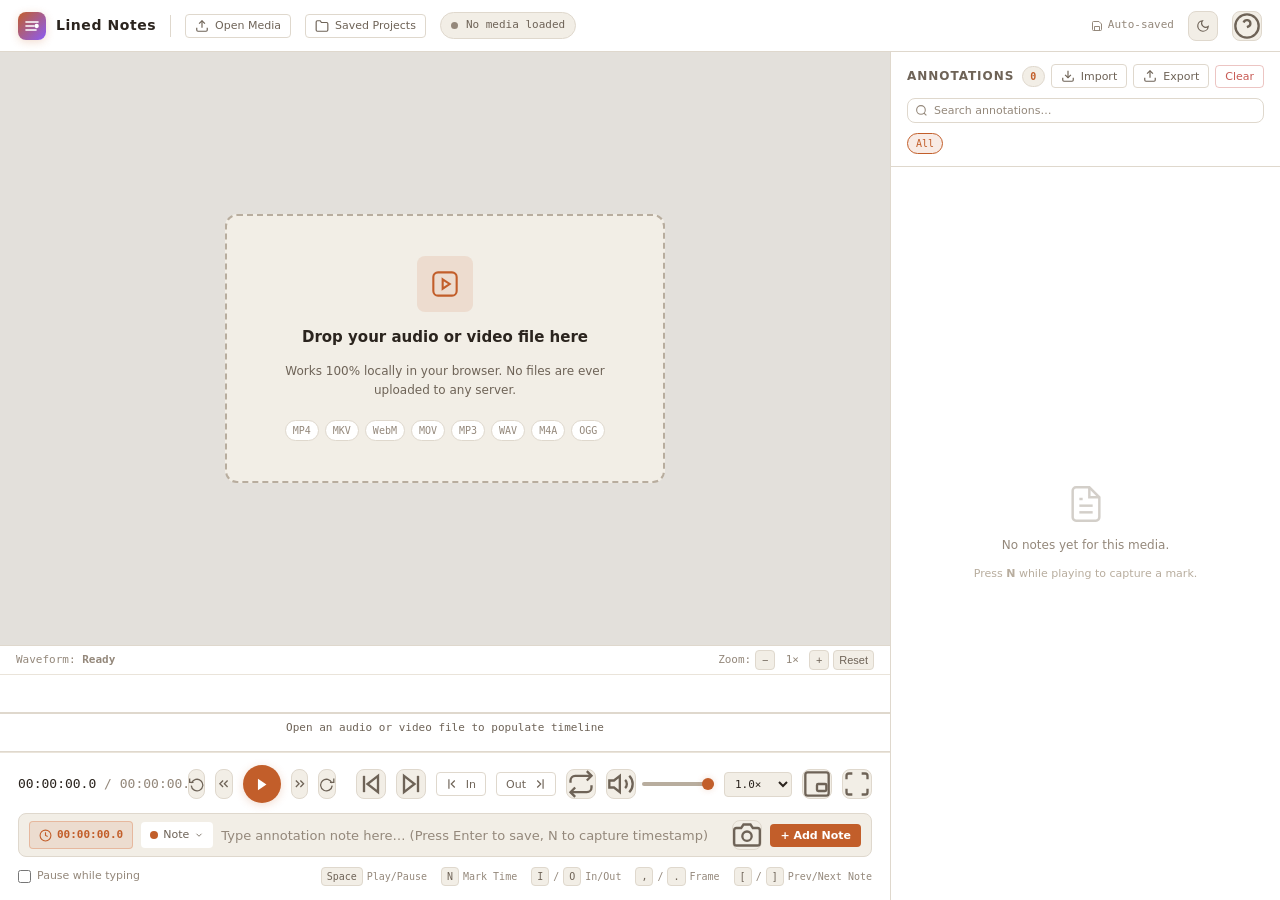
==== commit 73f4ffe1: "lots of improvements" ====
--- a/lined-notes.html
+++ b/lined-notes.html
@@ -4,7 +4,7 @@
 <head>
   <meta charset="UTF-8">
   <meta name="viewport" content="width=device-width, initial-scale=1.0, maximum-scale=5.0, viewport-fit=cover">
-  <meta name="theme-color" content="#090a0f">
+  <meta name="theme-color" content="#141210">
   <meta name="description" content="Lined Notes — Professional Audio & Video Timeline Annotation Studio">
   <title>Lined Notes — Audio & Video Annotation Studio</title>
 
@@ -15,7 +15,7 @@
   <meta name="apple-mobile-web-app-status-bar-style" content="black-translucent">
   <meta name="apple-mobile-web-app-title" content="Lined Notes">
   <meta name="application-name" content="Lined Notes">
-  <meta name="msapplication-TileColor" content="#090a0f">
+  <meta name="msapplication-TileColor" content="#141210">
 
   <!-- PWA Icons & Favicons -->
   <link rel="icon" type="image/svg+xml" href="icons/icon.svg">
@@ -23,6 +23,13 @@
   <link rel="icon" type="image/png" sizes="16x16" href="icons/favicon-16x16.png">
   <link rel="shortcut icon" href="favicon.ico">
   <link rel="apple-touch-icon" sizes="180x180" href="icons/apple-touch-icon.png">
+
+  <!-- Fonts & Modular Styles -->
+  <link rel="preconnect" href="https://fonts.googleapis.com">
+  <link rel="preconnect" href="https://fonts.gstatic.com" crossorigin>
+  <link href="https://fonts.googleapis.com/css2?family=Inter:wght@400;500;600;700&family=JetBrains+Mono:wght@400;500;600&display=swap" rel="stylesheet">
+  <link rel="stylesheet" href="css/main.css">
+
   <script>
     (function () {
       try {
@@ -30,2434 +37,11 @@
         const theme = saved || ((window.matchMedia && window.matchMedia('(prefers-color-scheme: light)').matches) ? 'light' : 'dark');
         document.documentElement.setAttribute('data-theme', theme);
         const meta = document.querySelector('meta[name="theme-color"]');
-        if (meta) meta.setAttribute('content', theme === 'light' ? '#f4f6fa' : '#090a0f');
+        if (meta) meta.setAttribute('content', theme === 'light' ? '#f7f4ee' : '#141210');
       } catch (e) { }
     })();
   </script>
-  <style>
-    :root,
-    html[data-theme="dark"] {
-      --bg-base: #090a0f;
-      --bg-surface: #11131a;
-      --bg-card: #171a24;
-      --bg-card-hover: #1e2230;
-      --bg-input: #12141c;
-      --border: #232838;
-      --border-subtle: #1c202d;
-      --border-bright: #363e56;
-      --border-focus: #06b6d4;
-
-      --accent-cyan: #06b6d4;
-      --accent-cyan-hover: #22d3ee;
-      --accent-cyan-dim: rgba(6, 182, 212, 0.12);
-      --accent-cyan-glow: rgba(6, 182, 212, 0.25);
-
-      --tag-note: #06b6d4;
-      --tag-action: #3b82f6;
-      --tag-highlight: #10b981;
-      --tag-issue: #f43f5e;
-      --tag-quote: #a855f7;
-
-      --text-primary: #f8fafc;
-      --text-secondary: #94a3b8;
-      --text-muted: #475569;
-      --text-dim: #334155;
-
-      --disc-card-bg: rgba(23, 26, 36, 0.7);
-      --disc-card-shadow: 0 16px 40px rgba(0, 0, 0, 0.5);
-      --disc-inner-bg: #11131a;
-      --disc-inner-border: #000000;
-      --drop-zone-bg: rgba(9, 10, 15, 0.85);
-      --modal-overlay-bg: rgba(0, 0, 0, 0.75);
-      --modal-card-shadow: 0 20px 60px rgba(0, 0, 0, 0.7);
-      --toast-shadow: 0 8px 24px rgba(0, 0, 0, 0.4);
-      --play-btn-text: #041316;
-      --btn-primary-text: #041316;
-      --note-card-active-bg: rgba(6, 182, 212, 0.08);
-      --note-card-active-border: rgba(6, 182, 212, 0.4);
-      --note-card-active-shadow: 0 0 16px rgba(6, 182, 212, 0.1);
-
-      --font-sans: system-ui, -apple-system, BlinkMacSystemFont, "Segoe UI", Roboto, "Helvetica Neue", Arial, sans-serif;
-      --font-mono: ui-monospace, SFMono-Regular, "Cascadia Code", "Source Code Pro", Menlo, Consolas, monospace;
-
-      --radius-sm: 4px;
-      --radius-md: 8px;
-      --radius-lg: 12px;
-      --radius-full: 9999px;
-
-      --timeline-h: 76px;
-      --sidebar-w: 390px;
-      --header-h: 52px;
-    }
-
-    html[data-theme="light"] {
-      --bg-base: #f4f6fa;
-      --bg-surface: #ffffff;
-      --bg-card: #f8fafc;
-      --bg-card-hover: #edf2f7;
-      --bg-input: #ffffff;
-      --border: #e2e8f0;
-      --border-subtle: #cbd5e1;
-      --border-bright: #94a3b8;
-      --border-focus: #0891b2;
-
-      --accent-cyan: #0891b2;
-      --accent-cyan-hover: #06b6d4;
-      --accent-cyan-dim: rgba(8, 145, 178, 0.12);
-      --accent-cyan-glow: rgba(8, 145, 178, 0.2);
-
-      --tag-note: #0891b2;
-      --tag-action: #2563eb;
-      --tag-highlight: #059669;
-      --tag-issue: #e11d48;
-      --tag-quote: #9333ea;
-
-      --text-primary: #0f172a;
-      --text-secondary: #475569;
-      --text-muted: #64748b;
-      --text-dim: #94a3b8;
-
-      --disc-card-bg: rgba(255, 255, 255, 0.9);
-      --disc-card-shadow: 0 16px 40px rgba(0, 0, 0, 0.08);
-      --disc-inner-bg: #ffffff;
-      --disc-inner-border: #cbd5e1;
-      --drop-zone-bg: rgba(244, 246, 250, 0.88);
-      --modal-overlay-bg: rgba(15, 23, 42, 0.45);
-      --modal-card-shadow: 0 20px 50px rgba(0, 0, 0, 0.12);
-      --toast-shadow: 0 8px 24px rgba(0, 0, 0, 0.1);
-      --play-btn-text: #ffffff;
-      --btn-primary-text: #ffffff;
-      --note-card-active-bg: rgba(8, 145, 178, 0.08);
-      --note-card-active-border: rgba(8, 145, 178, 0.4);
-      --note-card-active-shadow: 0 0 16px rgba(8, 145, 178, 0.1);
-    }
-
-    /* Harmonized Theme Transitions: synchronized 0.2s duration across all elements */
-    body,
-    header,
-    #main-col,
-    #notes-panel,
-    #timeline-container,
-    #timeline-canvas-wrap,
-    .timeline-toolbar,
-    .notes-panel-header,
-    #controls-area,
-    .annotation-input-box,
-    .note-card,
-    .btn,
-    .btn-icon,
-    .btn-primary,
-    .btn-ghost,
-    .btn-danger,
-    .file-badge,
-    .modal-card,
-    .modal-overlay,
-    .tag-menu-dropdown,
-    .tag-badge-btn,
-    .tag-chip,
-    .stamp-button,
-    input,
-    select,
-    textarea,
-    .time-readout,
-    .kbd-pill,
-    .export-fmt-card,
-    .drop-box,
-    #drop-zone,
-    .logo,
-    .logo-badge,
-    .header-sep,
-    .audio-disc-card,
-    .disc-inner,
-    #audio-stage,
-    #toast,
-    .zoom-btn,
-    .zoom-val,
-    svg {
-      transition: background-color 0.2s ease, border-color 0.2s ease, color 0.2s ease, fill 0.2s ease, stroke 0.2s ease, box-shadow 0.2s ease;
-    }
-
-    /* Theme Toggle Icon Smooth Spin & Cross-fade */
-    .theme-toggle-btn {
-      position: relative;
-      overflow: hidden;
-    }
-
-    .theme-toggle-btn svg {
-      position: absolute;
-      inset: 0;
-      margin: auto;
-      width: 14px;
-      height: 14px;
-      transition: transform 0.25s cubic-bezier(0.4, 0, 0.2, 1), opacity 0.2s ease, color 0.2s ease;
-    }
-
-    html[data-theme="light"] .theme-icon-sun {
-      opacity: 0;
-      transform: rotate(90deg) scale(0.5);
-      pointer-events: none;
-    }
-
-    html[data-theme="light"] .theme-icon-moon {
-      opacity: 1;
-      transform: rotate(0deg) scale(1);
-      pointer-events: auto;
-    }
-
-    html[data-theme="dark"] .theme-icon-sun {
-      opacity: 1;
-      transform: rotate(0deg) scale(1);
-      pointer-events: auto;
-    }
-
-    html[data-theme="dark"] .theme-icon-moon {
-      opacity: 0;
-      transform: rotate(-90deg) scale(0.5);
-      pointer-events: none;
-    }
-
-    *,
-    *::before,
-    *::after {
-      box-sizing: border-box;
-      margin: 0;
-      padding: 0;
-    }
-
-    html,
-    body {
-      height: 100%;
-      width: 100%;
-      background: var(--bg-base);
-      color: var(--text-primary);
-      font-family: var(--font-sans);
-      font-size: 13px;
-      line-height: 1.5;
-      overflow: hidden;
-      -webkit-font-smoothing: antialiased;
-    }
-
-    /* Scrollbars */
-    ::-webkit-scrollbar {
-      width: 6px;
-      height: 6px;
-    }
-
-    ::-webkit-scrollbar-track {
-      background: transparent;
-    }
-
-    ::-webkit-scrollbar-thumb {
-      background: var(--border-bright);
-      border-radius: 3px;
-    }
-
-    ::-webkit-scrollbar-thumb:hover {
-      background: var(--text-muted);
-    }
-
-    /* ─── APP GRID LAYOUT ────────────────────────────────────────────── */
-    #app {
-      display: grid;
-      grid-template-rows: var(--header-h) 1fr;
-      grid-template-columns: 1fr var(--sidebar-w);
-      grid-template-areas:
-        "header  header"
-        "main    notes";
-      height: 100vh;
-      width: 100vw;
-      overflow: hidden;
-    }
-
-    /* ─── HEADER ─────────────────────────────────────────────────────── */
-    header {
-      grid-area: header;
-      display: flex;
-      align-items: center;
-      padding: 0 18px;
-      background: var(--bg-surface);
-      border-bottom: 1px solid var(--border);
-      gap: 14px;
-      position: relative;
-      z-index: 20;
-      user-select: none;
-    }
-
-    .logo {
-      display: flex;
-      align-items: center;
-      gap: 10px;
-      font-size: 14px;
-      font-weight: 700;
-      letter-spacing: 0.04em;
-      color: var(--text-primary);
-      text-decoration: none;
-    }
-
-    .logo-icon {
-      width: 28px;
-      height: 28px;
-      border-radius: var(--radius-md);
-      background: linear-gradient(135deg, #06b6d4, #3b82f6);
-      display: flex;
-      align-items: center;
-      justify-content: center;
-      color: #fff;
-      box-shadow: 0 2px 8px var(--accent-cyan-glow);
-    }
-
-    .logo-badge {
-      font-size: 10px;
-      font-weight: 600;
-      font-family: var(--font-mono);
-      color: var(--accent-cyan);
-      background: var(--accent-cyan-dim);
-      border: 1px solid rgba(6, 182, 212, 0.3);
-      padding: 1px 6px;
-      border-radius: var(--radius-sm);
-      text-transform: uppercase;
-    }
-
-    .header-sep {
-      width: 1px;
-      height: 22px;
-      background: var(--border);
-    }
-
-    .file-badge {
-      display: flex;
-      align-items: center;
-      gap: 8px;
-      background: var(--bg-card);
-      border: 1px solid var(--border);
-      padding: 4px 10px;
-      border-radius: var(--radius-full);
-      font-size: 12px;
-      color: var(--text-secondary);
-      max-width: 320px;
-    }
-
-    .file-badge .dot {
-      width: 7px;
-      height: 7px;
-      border-radius: 50%;
-      background: var(--text-muted);
-      transition: background-color 0.2s ease, box-shadow 0.2s ease;
-    }
-
-    .file-badge.active .dot {
-      background: var(--accent-cyan);
-      box-shadow: 0 0 8px var(--accent-cyan);
-    }
-
-    .file-badge-text {
-      overflow: hidden;
-      text-overflow: ellipsis;
-      white-space: nowrap;
-      font-family: var(--font-mono);
-      font-size: 11px;
-    }
-
-    .spacer {
-      flex: 1;
-    }
-
-    /* ─── BUTTONS ────────────────────────────────────────────────────── */
-    .btn {
-      display: inline-flex;
-      align-items: center;
-      justify-content: center;
-      gap: 6px;
-      padding: 6px 13px;
-      border-radius: var(--radius-md);
-      font-family: var(--font-sans);
-      font-size: 12px;
-      font-weight: 500;
-      cursor: pointer;
-      border: 1px solid transparent;
-      transition: transform 0.15s ease, background-color 0.2s ease, border-color 0.2s ease, color 0.2s ease, box-shadow 0.2s ease;
-      user-select: none;
-      white-space: nowrap;
-    }
-
-    .btn svg {
-      width: 14px;
-      height: 14px;
-      flex-shrink: 0;
-    }
-
-    .btn-ghost {
-      background: transparent;
-      color: var(--text-secondary);
-      border-color: var(--border);
-    }
-
-    .btn-ghost:hover {
-      background: var(--bg-card-hover);
-      color: var(--text-primary);
-      border-color: var(--border-bright);
-    }
-
-    .btn-primary {
-      background: var(--accent-cyan);
-      color: var(--btn-primary-text);
-      font-weight: 600;
-      border-color: transparent;
-    }
-
-    .btn-primary:hover {
-      background: var(--accent-cyan-hover);
-      box-shadow: 0 2px 12px var(--accent-cyan-glow);
-      transform: translateY(-1px);
-    }
-
-    .btn-danger {
-      background: transparent;
-      color: #f43f5e;
-      border-color: rgba(244, 63, 94, 0.3);
-    }
-
-    .btn-danger:hover {
-      background: rgba(244, 63, 94, 0.12);
-      border-color: #f43f5e;
-    }
-
-    .btn-sm {
-      padding: 4px 9px;
-      font-size: 11px;
-      border-radius: var(--radius-sm);
-    }
-
-    .btn-icon {
-      width: 30px;
-      height: 30px;
-      padding: 0;
-      border-radius: var(--radius-md);
-      background: var(--bg-card);
-      border: 1px solid var(--border);
-      color: var(--text-secondary);
-      cursor: pointer;
-      display: inline-flex;
-      align-items: center;
-      justify-content: center;
-      transition: transform 0.15s ease, background-color 0.2s ease, border-color 0.2s ease, color 0.2s ease, box-shadow 0.2s ease;
-    }
-
-    .btn-icon:hover {
-      background: var(--bg-card-hover);
-      color: var(--text-primary);
-      border-color: var(--border-bright);
-    }
-
-    .btn-icon.active {
-      color: var(--accent-cyan);
-      border-color: var(--accent-cyan);
-      background: var(--accent-cyan-dim);
-    }
-
-    .btn-icon svg {
-      width: 14px;
-      height: 14px;
-    }
-
-    /* ─── MAIN COLUMN ────────────────────────────────────────────────── */
-    #main-col {
-      grid-area: main;
-      display: flex;
-      flex-direction: column;
-      overflow: hidden;
-      min-height: 0;
-      background: var(--bg-base);
-    }
-
-    /* ─── PLAYER AREA ────────────────────────────────────────────────── */
-    #player-area {
-      flex: 1;
-      min-height: 0;
-      background: #000;
-      display: flex;
-      align-items: center;
-      justify-content: center;
-      position: relative;
-      overflow: hidden;
-    }
-
-    #video-el {
-      max-width: 100%;
-      max-height: 100%;
-      width: 100%;
-      height: 100%;
-      object-fit: contain;
-      display: none;
-      outline: none;
-    }
-
-    #video-el.active {
-      display: block;
-    }
-
-    /* Audio Visualizer Stage */
-    #audio-stage {
-      display: none;
-      flex-direction: column;
-      align-items: center;
-      justify-content: center;
-      gap: 20px;
-      width: 100%;
-      height: 100%;
-      background: radial-gradient(circle at center, #171c2b 0%, #090a0f 75%);
-      position: relative;
-      user-select: none;
-      z-index: 1;
-    }
-
-    #audio-stage.active {
-      display: flex;
-    }
-
-    #audio-stage::after {
-      content: '';
-      position: absolute;
-      inset: 0;
-      background: radial-gradient(circle at center, #f1f5f9 0%, #e2e8f0 75%);
-      opacity: 0;
-      transition: opacity 0.2s ease;
-      pointer-events: none;
-      z-index: -1;
-    }
-
-    html[data-theme="light"] #audio-stage::after {
-      opacity: 1;
-    }
-
-    .audio-disc-card {
-      position: relative;
-      z-index: 1;
-      display: flex;
-      flex-direction: column;
-      align-items: center;
-      gap: 16px;
-      padding: 32px;
-      background: var(--disc-card-bg);
-      border: 1px solid var(--border);
-      border-radius: var(--radius-lg);
-      box-shadow: var(--disc-card-shadow);
-      backdrop-filter: blur(12px);
-      width: 380px;
-      max-width: 90%;
-      transition: background-color 0.2s ease, border-color 0.2s ease, box-shadow 0.2s ease;
-    }
-
-    .disc-visualizer {
-      width: 96px;
-      height: 96px;
-      border-radius: 50%;
-      background: conic-gradient(from 0deg, #06b6d4, #3b82f6, #8b5cf6, #06b6d4);
-      display: flex;
-      align-items: center;
-      justify-content: center;
-      box-shadow: 0 0 30px rgba(6, 182, 212, 0.35);
-      animation: spin 8s linear infinite;
-      animation-play-state: paused;
-    }
-
-    .disc-visualizer.playing {
-      animation-play-state: running;
-    }
-
-    .disc-inner {
-      width: 40px;
-      height: 40px;
-      border-radius: 50%;
-      background: var(--disc-inner-bg);
-      border: 3px solid var(--disc-inner-border);
-      display: flex;
-      align-items: center;
-      justify-content: center;
-      color: var(--accent-cyan);
-      transition: background-color 0.2s ease, border-color 0.2s ease, color 0.2s ease;
-    }
-
-    @keyframes spin {
-      100% {
-        transform: rotate(360deg);
-      }
-    }
-
-    .audio-info-title {
-      font-size: 15px;
-      font-weight: 600;
-      color: var(--text-primary);
-      text-align: center;
-      word-break: break-all;
-      max-width: 100%;
-    }
-
-    .audio-info-sub {
-      font-family: var(--font-mono);
-      font-size: 11px;
-      color: var(--text-muted);
-    }
-
-    .audio-bars-preview {
-      display: flex;
-      align-items: flex-end;
-      gap: 3px;
-      height: 28px;
-      width: 100%;
-      justify-content: center;
-    }
-
-    .audio-bar-seg {
-      width: 3px;
-      background: var(--accent-cyan);
-      border-radius: 2px;
-      min-height: 4px;
-      transition: height 0.08s ease;
-      opacity: 0.8;
-    }
-
-    /* Drop Zone */
-    #drop-zone {
-      position: absolute;
-      inset: 0;
-      display: flex;
-      flex-direction: column;
-      align-items: center;
-      justify-content: center;
-      gap: 16px;
-      cursor: pointer;
-      background: var(--drop-zone-bg);
-      backdrop-filter: blur(8px);
-      transition: background-color 0.2s ease, border-color 0.2s ease;
-      z-index: 5;
-    }
-
-    #drop-zone.dragging {
-      background: rgba(6, 182, 212, 0.08);
-      border: 2px dashed var(--accent-cyan);
-    }
-
-    #drop-zone:hover {
-      background: rgba(17, 19, 26, 0.95);
-    }
-
-    html[data-theme="light"] #drop-zone:hover {
-      background: rgba(237, 242, 247, 0.95);
-    }
-
-    #drop-zone.hidden {
-      display: none;
-    }
-
-    .drop-box {
-      display: flex;
-      flex-direction: column;
-      align-items: center;
-      gap: 14px;
-      padding: 40px;
-      border: 2px dashed var(--border-bright);
-      border-radius: var(--radius-lg);
-      background: var(--bg-card);
-      transition: border-color 0.2s ease, transform 0.2s ease, background-color 0.2s ease;
-      max-width: 440px;
-      text-align: center;
-    }
-
-    #drop-zone:hover .drop-box,
-    #drop-zone.dragging .drop-box {
-      border-color: var(--accent-cyan);
-      transform: scale(1.02);
-    }
-
-    .drop-icon-wrap {
-      width: 56px;
-      height: 56px;
-      border-radius: var(--radius-md);
-      background: var(--accent-cyan-dim);
-      display: flex;
-      align-items: center;
-      justify-content: center;
-      color: var(--accent-cyan);
-    }
-
-    .drop-icon-wrap svg {
-      width: 28px;
-      height: 28px;
-    }
-
-    .drop-title {
-      font-size: 15px;
-      font-weight: 600;
-      color: var(--text-primary);
-    }
-
-    .drop-desc {
-      font-size: 12px;
-      color: var(--text-secondary);
-      line-height: 1.6;
-    }
-
-    .drop-pills {
-      display: flex;
-      gap: 6px;
-      margin-top: 6px;
-      flex-wrap: wrap;
-      justify-content: center;
-    }
-
-    .drop-pill {
-      font-family: var(--font-mono);
-      font-size: 10px;
-      padding: 2px 7px;
-      border-radius: var(--radius-full);
-      background: var(--bg-input);
-      border: 1px solid var(--border);
-      color: var(--text-muted);
-    }
-
-    /* Flash overlay for note capture */
-    #capture-flash {
-      position: absolute;
-      inset: 0;
-      pointer-events: none;
-      border: 3px solid var(--accent-cyan);
-      opacity: 0;
-      transition: opacity 0.1s;
-      z-index: 10;
-    }
-
-    #capture-flash.flash {
-      animation: flashAnim 0.35s ease-out forwards;
-    }
-
-    @keyframes flashAnim {
-      0% {
-        opacity: 1;
-      }
-
-      100% {
-        opacity: 0;
-      }
-    }
-
-    /* ─── TIMELINE AREA ──────────────────────────────────────────────── */
-    #timeline-container {
-      flex-shrink: 0;
-      background: var(--bg-surface);
-      border-top: 1px solid var(--border);
-      border-bottom: 1px solid var(--border);
-      display: flex;
-      flex-direction: column;
-      user-select: none;
-    }
-
-    .timeline-toolbar {
-      display: flex;
-      align-items: center;
-      justify-content: space-between;
-      padding: 4px 16px;
-      background: var(--bg-input);
-      border-bottom: 1px solid var(--border-subtle);
-      font-size: 11px;
-      color: var(--text-muted);
-      font-family: var(--font-mono);
-    }
-
-    .timeline-status {
-      display: flex;
-      align-items: center;
-      gap: 12px;
-    }
-
-    .zoom-controls {
-      display: flex;
-      align-items: center;
-      gap: 4px;
-    }
-
-    .zoom-btn {
-      background: var(--bg-card);
-      border: 1px solid var(--border);
-      color: var(--text-secondary);
-      border-radius: var(--radius-sm);
-      width: 20px;
-      height: 20px;
-      font-size: 11px;
-      cursor: pointer;
-      display: flex;
-      align-items: center;
-      justify-content: center;
-      transition: background-color 0.2s ease, border-color 0.2s ease, color 0.2s ease;
-    }
-
-    .zoom-btn:hover {
-      background: var(--bg-card-hover);
-      color: var(--text-primary);
-    }
-
-    .zoom-val {
-      min-width: 26px;
-      text-align: center;
-    }
-
-    #timeline-canvas-wrap {
-      height: var(--timeline-h);
-      position: relative;
-      overflow: hidden;
-      cursor: pointer;
-      background: var(--bg-surface);
-      transition: background-color 0.2s ease;
-    }
-
-    #timeline-canvas {
-      position: absolute;
-      inset: 0;
-      width: 100%;
-      height: 100%;
-      display: block;
-    }
-
-    /* ─── CONTROLS AREA ──────────────────────────────────────────────── */
-    #controls-area {
-      flex-shrink: 0;
-      background: var(--bg-surface);
-      padding: 12px 18px 14px;
-      display: flex;
-      flex-direction: column;
-      gap: 10px;
-      border-top: 1px solid var(--border-subtle);
-    }
-
-    .transport-row {
-      display: flex;
-      align-items: center;
-      gap: 10px;
-    }
-
-    .play-btn {
-      width: 38px;
-      height: 38px;
-      border-radius: 50%;
-      background: var(--accent-cyan);
-      border: none;
-      cursor: pointer;
-      display: flex;
-      align-items: center;
-      justify-content: center;
-      color: var(--play-btn-text);
-      transition: transform 0.15s ease, background-color 0.2s ease, color 0.2s ease, box-shadow 0.2s ease;
-      flex-shrink: 0;
-      box-shadow: 0 2px 8px var(--accent-cyan-glow);
-    }
-
-    .play-btn:hover {
-      transform: scale(1.06);
-      background: var(--accent-cyan-hover);
-      box-shadow: 0 4px 16px var(--accent-cyan-glow);
-    }
-
-    .play-btn svg {
-      width: 17px;
-      height: 17px;
-      fill: currentColor;
-    }
-
-    .time-readout {
-      font-family: var(--font-mono);
-      font-size: 13px;
-      color: var(--text-primary);
-      white-space: nowrap;
-      min-width: 160px;
-    }
-
-    .time-readout .dur {
-      color: var(--text-muted);
-    }
-
-    .speed-select {
-      background: var(--bg-card);
-      border: 1px solid var(--border);
-      color: var(--text-primary);
-      font-family: var(--font-mono);
-      font-size: 11px;
-      padding: 4px 6px;
-      border-radius: var(--radius-sm);
-      cursor: pointer;
-      outline: none;
-      transition: background-color 0.2s ease, border-color 0.2s ease, color 0.2s ease;
-    }
-
-    .speed-select:focus {
-      border-color: var(--accent-cyan);
-    }
-
-    .volume-group {
-      display: flex;
-      align-items: center;
-      gap: 6px;
-    }
-
-    input[type="range"] {
-      -webkit-appearance: none;
-      appearance: none;
-      height: 4px;
-      border-radius: 2px;
-      background: var(--border-bright);
-      outline: none;
-      cursor: pointer;
-    }
-
-    input[type="range"]::-webkit-slider-thumb {
-      -webkit-appearance: none;
-      width: 12px;
-      height: 12px;
-      border-radius: 50%;
-      background: var(--accent-cyan);
-      box-shadow: 0 0 6px var(--accent-cyan-glow);
-      cursor: pointer;
-    }
-
-    #volume-range {
-      width: 72px;
-    }
-
-    /* Annotation Input Row */
-    .annotation-input-box {
-      display: flex;
-      align-items: center;
-      gap: 8px;
-      background: var(--bg-card);
-      border: 1px solid var(--border);
-      border-radius: var(--radius-md);
-      padding: 6px 10px;
-      transition: border-color 0.2s ease, box-shadow 0.2s ease, background-color 0.2s ease;
-    }
-
-    .annotation-input-box:focus-within {
-      border-color: var(--accent-cyan);
-      box-shadow: 0 0 0 2px var(--accent-cyan-dim);
-    }
-
-    .stamp-button {
-      font-family: var(--font-mono);
-      font-size: 11px;
-      font-weight: 600;
-      color: var(--accent-cyan);
-      background: var(--accent-cyan-dim);
-      border: 1px solid rgba(6, 182, 212, 0.35);
-      padding: 5px 9px;
-      border-radius: var(--radius-sm);
-      white-space: nowrap;
-      cursor: pointer;
-      transition: transform 0.15s ease, background-color 0.2s ease, border-color 0.2s ease, color 0.2s ease, box-shadow 0.2s ease;
-      display: inline-flex;
-      align-items: center;
-      gap: 5px;
-      user-select: none;
-    }
-
-    .stamp-button:hover {
-      background: rgba(6, 182, 212, 0.25);
-      border-color: var(--accent-cyan);
-    }
-
-    .tag-picker-wrap {
-      position: relative;
-    }
-
-    .tag-badge-btn {
-      display: inline-flex;
-      align-items: center;
-      gap: 5px;
-      padding: 4px 8px;
-      border-radius: var(--radius-sm);
-      font-size: 11px;
-      font-weight: 500;
-      cursor: pointer;
-      border: 1px solid transparent;
-      user-select: none;
-      background: var(--bg-input);
-      color: var(--text-secondary);
-    }
-
-    .tag-dot {
-      width: 8px;
-      height: 8px;
-      border-radius: 50%;
-    }
-
-    #note-text-input {
-      flex: 1;
-      background: transparent;
-      border: none;
-      color: var(--text-primary);
-      font-family: var(--font-sans);
-      font-size: 13px;
-      outline: none;
-      min-width: 140px;
-    }
-
-    #note-text-input::placeholder {
-      color: var(--text-muted);
-    }
-
-    .sub-controls-row {
-      display: flex;
-      align-items: center;
-      justify-content: space-between;
-      font-size: 11px;
-      color: var(--text-muted);
-    }
-
-    .checkbox-label {
-      display: inline-flex;
-      align-items: center;
-      gap: 6px;
-      cursor: pointer;
-      user-select: none;
-    }
-
-    .checkbox-label input {
-      cursor: pointer;
-      accent-color: var(--accent-cyan);
-    }
-
-    .kbd-shortcuts-hint {
-      display: flex;
-      gap: 14px;
-      align-items: center;
-    }
-
-    .kbd-pill {
-      display: inline-flex;
-      align-items: center;
-      gap: 4px;
-      font-family: var(--font-mono);
-      font-size: 10px;
-      color: var(--text-muted);
-    }
-
-    .kbd-pill kbd {
-      background: var(--bg-card);
-      border: 1px solid var(--border);
-      padding: 1px 5px;
-      border-radius: var(--radius-sm);
-      color: var(--text-secondary);
-    }
-
-    /* ─── NOTES SIDEBAR ──────────────────────────────────────────────── */
-    #notes-panel {
-      grid-area: notes;
-      background: var(--bg-surface);
-      border-left: 1px solid var(--border);
-      display: flex;
-      flex-direction: column;
-      overflow: hidden;
-      min-height: 0;
-    }
-
-    .notes-panel-header {
-      padding: 12px 16px 10px;
-      border-bottom: 1px solid var(--border);
-      display: flex;
-      flex-direction: column;
-      gap: 10px;
-      background: var(--bg-surface);
-      flex-shrink: 0;
-    }
-
-    .notes-title-row {
-      display: flex;
-      align-items: center;
-      justify-content: space-between;
-    }
-
-    .notes-title-label {
-      font-size: 12px;
-      font-weight: 700;
-      text-transform: uppercase;
-      letter-spacing: 0.08em;
-      color: var(--text-secondary);
-      display: flex;
-      align-items: center;
-      gap: 8px;
-    }
-
-    .notes-count-badge {
-      font-family: var(--font-mono);
-      font-size: 10px;
-      padding: 2px 7px;
-      border-radius: var(--radius-full);
-      background: var(--bg-card);
-      border: 1px solid var(--border);
-      color: var(--accent-cyan);
-    }
-
-    .notes-actions-row {
-      display: flex;
-      gap: 6px;
-      align-items: center;
-    }
-
-    /* Search & Filter Bar */
-    .search-input-box {
-      position: relative;
-      display: flex;
-      align-items: center;
-    }
-
-    .search-input-box svg {
-      position: absolute;
-      left: 8px;
-      width: 13px;
-      height: 13px;
-      color: var(--text-muted);
-      pointer-events: none;
-    }
-
-    #search-notes-input {
-      width: 100%;
-      background: var(--bg-input);
-      border: 1px solid var(--border);
-      border-radius: var(--radius-md);
-      padding: 5px 8px 5px 26px;
-      color: var(--text-primary);
-      font-family: var(--font-sans);
-      font-size: 11px;
-      outline: none;
-      transition: border-color 0.2s ease, box-shadow 0.2s ease, background-color 0.2s ease, color 0.2s ease;
-    }
-
-    #search-notes-input:focus {
-      border-color: var(--accent-cyan);
-    }
-
-    #search-notes-input::placeholder {
-      color: var(--text-muted);
-    }
-
-    .tag-filters-row {
-      display: flex;
-      gap: 4px;
-      overflow-x: auto;
-      padding-bottom: 2px;
-    }
-
-    .tag-chip {
-      font-size: 10px;
-      font-family: var(--font-mono);
-      padding: 2px 8px;
-      border-radius: var(--radius-full);
-      border: 1px solid var(--border);
-      background: var(--bg-card);
-      color: var(--text-secondary);
-      cursor: pointer;
-      white-space: nowrap;
-      transition: background-color 0.2s ease, border-color 0.2s ease, color 0.2s ease;
-      user-select: none;
-    }
-
-    .tag-chip:hover {
-      border-color: var(--border-bright);
-      color: var(--text-primary);
-    }
-
-    .tag-chip.active {
-      background: var(--accent-cyan-dim);
-      border-color: var(--accent-cyan);
-      color: var(--accent-cyan);
-    }
-
-    /* Notes List */
-    #notes-list {
-      flex: 1;
-      overflow-y: auto;
-      padding: 10px 12px;
-      display: flex;
-      flex-direction: column;
-      gap: 8px;
-    }
-
-    .notes-empty-state {
-      display: flex;
-      flex-direction: column;
-      align-items: center;
-      justify-content: center;
-      flex: 1;
-      gap: 12px;
-      color: var(--text-muted);
-      font-size: 12px;
-      text-align: center;
-      padding: 40px 20px;
-      user-select: none;
-    }
-
-    .notes-empty-state svg {
-      width: 36px;
-      height: 36px;
-      opacity: 0.35;
-    }
-
-    /* Note Card */
-    .note-card {
-      background: var(--bg-card);
-      border: 1px solid var(--border);
-      border-radius: var(--radius-md);
-      padding: 10px 12px;
-      cursor: pointer;
-      transition: transform 0.15s ease, background-color 0.2s ease, border-color 0.2s ease, color 0.2s ease, box-shadow 0.2s ease;
-      display: flex;
-      flex-direction: column;
-      gap: 6px;
-      position: relative;
-      border-left: 3px solid var(--tag-note);
-    }
-
-    .note-card:hover {
-      background: var(--bg-card-hover);
-      border-color: var(--border-bright);
-      transform: translateX(2px);
-    }
-
-    .note-card.active {
-      background: var(--note-card-active-bg);
-      border-color: var(--note-card-active-border);
-      box-shadow: var(--note-card-active-shadow);
-    }
-
-    .note-card-header {
-      display: flex;
-      align-items: center;
-      justify-content: space-between;
-      gap: 8px;
-    }
-
-    .note-card-badges {
-      display: flex;
-      align-items: center;
-      gap: 6px;
-      flex-wrap: wrap;
-    }
-
-    .note-time-badge {
-      font-family: var(--font-mono);
-      font-size: 11px;
-      font-weight: 600;
-      color: var(--accent-cyan);
-      background: var(--accent-cyan-dim);
-      padding: 1px 6px;
-      border-radius: var(--radius-sm);
-    }
-
-    .note-tag-badge {
-      font-size: 10px;
-      font-weight: 500;
-      padding: 1px 6px;
-      border-radius: var(--radius-sm);
-      color: #fff;
-      opacity: 0.9;
-    }
-
-    .note-card-actions {
-      display: flex;
-      align-items: center;
-      gap: 2px;
-      opacity: 0;
-      transition: opacity 0.15s;
-    }
-
-    .note-card:hover .note-card-actions {
-      opacity: 1;
-    }
-
-    .note-act-btn {
-      background: transparent;
-      border: none;
-      color: var(--text-muted);
-      cursor: pointer;
-      padding: 3px;
-      border-radius: var(--radius-sm);
-      display: flex;
-      align-items: center;
-      justify-content: center;
-      transition: color 0.15s;
-    }
-
-    .note-act-btn:hover {
-      color: var(--text-primary);
-    }
-
-    .note-act-btn.del:hover {
-      color: #f43f5e;
-    }
-
-    .note-act-btn svg {
-      width: 13px;
-      height: 13px;
-    }
-
-    .note-card-thumb {
-      width: 100%;
-      max-height: 120px;
-      object-fit: cover;
-      border-radius: var(--radius-sm);
-      border: 1px solid var(--border);
-      margin-top: 4px;
-      cursor: zoom-in;
-    }
-
-    .note-card-body {
-      font-size: 12px;
-      color: var(--text-primary);
-      line-height: 1.5;
-      word-break: break-word;
-      white-space: pre-wrap;
-    }
-
-    /* Inline editing form */
-    .note-edit-box {
-      display: flex;
-      flex-direction: column;
-      gap: 8px;
-      padding: 4px 0;
-    }
-
-    .note-edit-textarea {
-      width: 100%;
-      background: var(--bg-input);
-      border: 1px solid var(--accent-cyan);
-      border-radius: var(--radius-sm);
-      color: var(--text-primary);
-      font-family: var(--font-sans);
-      font-size: 12px;
-      padding: 6px 8px;
-      resize: vertical;
-      min-height: 60px;
-      outline: none;
-    }
-
-    .note-edit-btns {
-      display: flex;
-      justify-content: flex-end;
-      gap: 6px;
-    }
-
-    /* ─── MODALS ─────────────────────────────────────────────────────── */
-    .modal-overlay {
-      display: none;
-      position: fixed;
-      inset: 0;
-      background: var(--modal-overlay-bg);
-      z-index: 100;
-      align-items: center;
-      justify-content: center;
-      backdrop-filter: blur(5px);
-      transition: background-color 0.2s ease;
-      animation: fadeIn 0.15s ease-out;
-    }
-
-    .modal-overlay.open {
-      display: flex;
-    }
-
-    @keyframes fadeIn {
-      from {
-        opacity: 0;
-      }
-
-      to {
-        opacity: 1;
-      }
-    }
-
-    .modal-card {
-      background: var(--bg-card);
-      border: 1px solid var(--border-bright);
-      border-radius: var(--radius-lg);
-      padding: 22px 24px;
-      width: 480px;
-      max-width: 92vw;
-      box-shadow: var(--modal-card-shadow);
-      transition: background-color 0.2s ease, border-color 0.2s ease, box-shadow 0.2s ease;
-    }
-
-    .modal-header {
-      display: flex;
-      align-items: center;
-      justify-content: space-between;
-      margin-bottom: 16px;
-    }
-
-    .modal-title {
-      font-size: 16px;
-      font-weight: 600;
-      color: var(--text-primary);
-    }
-
-    .modal-close-btn {
-      background: transparent;
-      border: none;
-      color: var(--text-muted);
-      cursor: pointer;
-      font-size: 18px;
-      line-height: 1;
-    }
-
-    .modal-close-btn:hover {
-      color: var(--text-primary);
-    }
-
-    /* Export Format Cards */
-    .export-grid {
-      display: grid;
-      grid-template-columns: 1fr 1fr;
-      gap: 10px;
-      margin-bottom: 18px;
-    }
-
-    .export-fmt-card {
-      border: 2px solid var(--border);
-      border-radius: var(--radius-md);
-      padding: 12px;
-      cursor: pointer;
-      transition: transform 0.15s ease, background-color 0.2s ease, border-color 0.2s ease, color 0.2s ease, box-shadow 0.2s ease;
-      background: var(--bg-surface);
-    }
-
-    .export-fmt-card:hover {
-      border-color: var(--border-bright);
-      background: var(--bg-card-hover);
-    }
-
-    .export-fmt-card.selected {
-      border-color: var(--accent-cyan);
-      background: var(--accent-cyan-dim);
-    }
-
-    .fmt-badge {
-      font-family: var(--font-mono);
-      font-size: 13px;
-      font-weight: 700;
-      color: var(--accent-cyan);
-    }
-
-    .fmt-desc {
-      font-size: 11px;
-      color: var(--text-muted);
-      margin-top: 4px;
-    }
-
-    .modal-footer {
-      display: flex;
-      align-items: center;
-      justify-content: flex-end;
-      gap: 8px;
-    }
-
-    /* Shortcuts Table in modal */
-    .shortcuts-grid {
-      display: grid;
-      grid-template-columns: auto 1fr;
-      gap: 8px 16px;
-      font-size: 12px;
-      max-height: 380px;
-      overflow-y: auto;
-      padding-right: 6px;
-    }
-
-    .shortcut-keys {
-      font-family: var(--font-mono);
-      color: var(--accent-cyan);
-      text-align: right;
-    }
-
-    .shortcut-desc {
-      color: var(--text-secondary);
-    }
-
-    /* ─── SAVED SESSIONS / PROJECTS MODAL & CARDS ─────────────────────── */
-    .btn-projects {
-      display: inline-flex;
-      align-items: center;
-      gap: 6px;
-      position: relative;
-    }
-
-    .projects-count-badge {
-      display: inline-flex;
-      align-items: center;
-      justify-content: center;
-      min-width: 18px;
-      height: 18px;
-      padding: 0 5px;
-      border-radius: var(--radius-full);
-      background: var(--accent-cyan);
-      color: #041316;
-      font-size: 11px;
-      font-weight: 700;
-      font-family: var(--font-mono);
-      line-height: 1;
-    }
-
-    .modal-card-lg {
-      width: 680px;
-      max-width: 94vw;
-      max-height: 85vh;
-      display: flex;
-      flex-direction: column;
-    }
-
-    .modal-title-wrap {
-      display: flex;
-      flex-direction: column;
-      gap: 2px;
-    }
-
-    .modal-subtitle {
-      font-size: 12px;
-      color: var(--text-muted);
-      font-weight: normal;
-    }
-
-    .sessions-filter-bar {
-      display: flex;
-      align-items: center;
-      gap: 10px;
-      margin-bottom: 14px;
-    }
-
-    .sessions-search-box {
-      flex: 1;
-      display: flex;
-      align-items: center;
-      gap: 8px;
-      background: var(--bg-input);
-      border: 1px solid var(--border);
-      border-radius: var(--radius-md);
-      padding: 6px 12px;
-      color: var(--text-muted);
-      transition: border-color 0.2s;
-    }
-
-    .sessions-search-box:focus-within {
-      border-color: var(--accent-cyan);
-      color: var(--text-primary);
-    }
-
-    .sessions-search-box input {
-      background: transparent;
-      border: none;
-      outline: none;
-      color: var(--text-primary);
-      font-size: 13px;
-      width: 100%;
-    }
-
-    .sessions-list {
-      flex: 1;
-      overflow-y: auto;
-      max-height: 52vh;
-      display: flex;
-      flex-direction: column;
-      gap: 10px;
-      padding-right: 4px;
-    }
-
-    .session-card {
-      background: var(--bg-surface);
-      border: 1px solid var(--border);
-      border-radius: var(--radius-md);
-      padding: 14px;
-      display: flex;
-      flex-direction: column;
-      gap: 8px;
-      transition: border-color 0.2s, background-color 0.2s, box-shadow 0.2s;
-    }
-
-    .session-card:hover {
-      border-color: var(--border-bright);
-      background: var(--bg-card-hover);
-    }
-
-    .session-card.active {
-      border-color: var(--accent-cyan);
-      background: var(--accent-cyan-dim);
-    }
-
-    .session-card-header {
-      display: flex;
-      align-items: center;
-      justify-content: space-between;
-      gap: 10px;
-    }
-
-    .session-file-info {
-      display: flex;
-      align-items: center;
-      gap: 8px;
-      min-width: 0;
-      flex: 1;
-    }
-
-    .session-media-icon {
-      color: var(--accent-cyan);
-      display: flex;
-      align-items: center;
-      flex-shrink: 0;
-    }
-
-    .session-file-name {
-      font-size: 14px;
-      font-weight: 600;
-      color: var(--text-primary);
-      white-space: nowrap;
-      overflow: hidden;
-      text-overflow: ellipsis;
-    }
-
-    .session-badge-current {
-      font-size: 10px;
-      font-family: var(--font-mono);
-      font-weight: 700;
-      text-transform: uppercase;
-      background: var(--accent-cyan);
-      color: #041316;
-      padding: 2px 6px;
-      border-radius: var(--radius-full);
-      flex-shrink: 0;
-    }
-
-    .session-time-ago {
-      font-size: 11px;
-      font-family: var(--font-mono);
-      color: var(--text-muted);
-      flex-shrink: 0;
-    }
-
-    .session-card-meta {
-      display: flex;
-      align-items: center;
-      gap: 8px;
-      font-size: 12px;
-      color: var(--text-secondary);
-      font-family: var(--font-mono);
-      flex-wrap: wrap;
-    }
-
-    .session-tags-row {
-      display: flex;
-      align-items: center;
-      gap: 6px;
-      flex-wrap: wrap;
-    }
-
-    .session-tag-pill {
-      font-size: 10px;
-      padding: 2px 7px;
-      border-radius: var(--radius-full);
-      border: 1px solid var(--tag-color, var(--accent-cyan));
-      color: var(--tag-color, var(--accent-cyan));
-      background: rgba(6, 182, 212, 0.08);
-      font-family: var(--font-mono);
-    }
-
-    .session-card-actions {
-      display: flex;
-      align-items: center;
-      gap: 8px;
-      margin-top: 4px;
-      border-top: 1px solid var(--border-subtle);
-      padding-top: 10px;
-    }
-
-    .sessions-empty {
-      text-align: center;
-      padding: 40px 20px;
-      color: var(--text-muted);
-      display: flex;
-      flex-direction: column;
-      align-items: center;
-      gap: 12px;
-    }
-
-    .sessions-empty-icon {
-      color: var(--border-bright);
-    }
-
-    .sessions-empty-title {
-      font-size: 15px;
-      font-weight: 600;
-      color: var(--text-secondary);
-    }
-
-    .sessions-empty-desc {
-      font-size: 12px;
-      max-width: 320px;
-      line-height: 1.5;
-    }
-
-    /* ─── DETACHED MEDIA REVIEW STAGE ─────────────────────────────────── */
-    #detached-stage {
-      position: absolute;
-      inset: 0;
-      z-index: 10;
-      display: flex;
-      align-items: center;
-      justify-content: center;
-      background: var(--bg-surface);
-      padding: 20px;
-    }
-
-    .detached-card {
-      background: var(--bg-card);
-      border: 1px solid var(--border);
-      border-radius: var(--radius-lg);
-      padding: 28px 24px;
-      max-width: 480px;
-      width: 100%;
-      text-align: center;
-      box-shadow: 0 12px 32px rgba(0, 0, 0, 0.4);
-      display: flex;
-      flex-direction: column;
-      align-items: center;
-      gap: 12px;
-    }
-
-    .detached-icon-wrap {
-      width: 60px;
-      height: 60px;
-      border-radius: 50%;
-      background: var(--accent-cyan-dim);
-      border: 1px solid rgba(6, 182, 212, 0.3);
-      color: var(--accent-cyan);
-      display: flex;
-      align-items: center;
-      justify-content: center;
-    }
-
-    .detached-badge {
-      font-size: 11px;
-      font-family: var(--font-mono);
-      font-weight: 700;
-      text-transform: uppercase;
-      letter-spacing: 0.05em;
-      color: var(--accent-cyan);
-      background: var(--accent-cyan-dim);
-      padding: 3px 10px;
-      border-radius: var(--radius-full);
-      border: 1px solid rgba(6, 182, 212, 0.25);
-    }
-
-    .detached-title {
-      font-size: 16px;
-      font-weight: 600;
-      color: var(--text-primary);
-      word-break: break-all;
-    }
-
-    .detached-desc {
-      font-size: 12px;
-      color: var(--text-secondary);
-      line-height: 1.5;
-      max-width: 380px;
-    }
-
-    .detached-actions {
-      display: flex;
-      align-items: center;
-      gap: 10px;
-      margin-top: 6px;
-      flex-wrap: wrap;
-      justify-content: center;
-    }
-
-    @media (max-width: 768px) {
-      .mobile-export-tip {
-        display: block !important;
-      }
-    }
-
-    /* ─── TOAST NOTIFICATION ─────────────────────────────────────────── */
-    #toast {
-      position: fixed;
-      bottom: 24px;
-      left: 50%;
-      transform: translateX(-50%) translateY(20px);
-      background: var(--bg-card);
-      border: 1px solid var(--border-bright);
-      box-shadow: var(--toast-shadow);
-      padding: 8px 16px;
-      border-radius: var(--radius-full);
-      font-size: 12px;
-      color: var(--text-primary);
-      opacity: 0;
-      pointer-events: none;
-      transition: opacity 0.25s cubic-bezier(0.16, 1, 0.3, 1), transform 0.25s cubic-bezier(0.16, 1, 0.3, 1), background-color 0.2s ease, border-color 0.2s ease, color 0.2s ease, box-shadow 0.2s ease;
-      z-index: 200;
-      display: flex;
-      align-items: center;
-      gap: 10px;
-      font-family: var(--font-mono);
-    }
-
-    #toast.show {
-      opacity: 1;
-      transform: translateX(-50%) translateY(0);
-      pointer-events: auto;
-    }
-
-    #toast .toast-btn {
-      background: var(--accent-cyan);
-      color: #041316;
-      border: none;
-      padding: 2px 8px;
-      border-radius: var(--radius-full);
-      font-size: 11px;
-      font-weight: 600;
-      cursor: pointer;
-    }
-
-    /* Tag Color Menu Dropdown (opens upwards from bottom controls bar) */
-    .tag-menu-dropdown {
-      position: absolute;
-      bottom: calc(100% + 6px);
-      left: 0;
-      background: var(--bg-card);
-      border: 1px solid var(--border-bright);
-      border-radius: var(--radius-md);
-      padding: 6px;
-      display: none;
-      flex-direction: column;
-      gap: 2px;
-      z-index: 50;
-      box-shadow: 0 -10px 25px rgba(0, 0, 0, 0.5);
-      min-width: 130px;
-    }
-
-    .tag-menu-dropdown.open {
-      display: flex;
-    }
-
-    .tag-menu-item {
-      display: flex;
-      align-items: center;
-      gap: 8px;
-      padding: 6px 8px;
-      border-radius: var(--radius-sm);
-      font-size: 11px;
-      color: var(--text-primary);
-      cursor: pointer;
-      user-select: none;
-    }
-
-    .tag-menu-item:hover {
-      background: var(--bg-card-hover);
-    }
-
-    /* Stamp button locked indicator */
-    .stamp-button.locked {
-      background: rgba(245, 158, 11, 0.16);
-      border-color: #f59e0b;
-      color: #f59e0b;
-    }
-
-    /* Clickable timestamp chips inside note text */
-    .note-time-chip {
-      display: inline-flex;
-      align-items: center;
-      gap: 3px;
-      background: var(--accent-cyan-dim);
-      border: 1px solid rgba(6, 182, 212, 0.35);
-      color: var(--accent-cyan);
-      padding: 0 5px;
-      border-radius: var(--radius-sm);
-      font-family: var(--font-mono);
-      font-size: 11px;
-      cursor: pointer;
-      text-decoration: none;
-      font-weight: 600;
-      transition: transform 0.15s ease, background-color 0.2s ease, border-color 0.2s ease, color 0.2s ease;
-    }
-
-    .note-time-chip:hover {
-      background: rgba(6, 182, 212, 0.28);
-      border-color: var(--accent-cyan);
-      transform: translateY(-1px);
-    }
-
-    /* ─── NEW RESPONSIVE UI CONTROLS (DESKTOP DEFAULT) ─────────────────── */
-    .mobile-tabs {
-      display: none;
-    }
-
-    .mobile-menu-wrap {
-      display: none;
-    }
-
-    .mobile-speed-btn {
-      display: none;
-    }
-
-    .mobile-tools-toggle {
-      display: none;
-    }
-
-    .playback-controls-group {
-      display: contents;
-    }
-
-    .secondary-tools-group {
-      display: flex;
-      align-items: center;
-      gap: 10px;
-    }
-
-    .modal-drag-indicator {
-      display: none;
-    }
-
-    /* ─── MOBILE RESPONSIVE OPTIMIZATION (<= 768px) ─────────────────────── */
-    @media (max-width: 768px) {
-      #app {
-        display: flex;
-        flex-direction: column;
-        height: 100vh;
-        height: 100dvh;
-        width: 100vw;
-        overflow: hidden;
-        padding-top: env(safe-area-inset-top, 0px);
-        padding-bottom: env(safe-area-inset-bottom, 0px);
-        padding-left: env(safe-area-inset-left, 0px);
-        padding-right: env(safe-area-inset-right, 0px);
-      }
-
-      /* Header Compact Styling */
-      header {
-        height: 50px;
-        padding: 0 10px;
-        gap: 8px;
-        flex-shrink: 0;
-        justify-content: space-between;
-      }
-
-      .logo {
-        gap: 6px;
-      }
-
-      .logo-icon {
-        width: 26px;
-        height: 26px;
-      }
-
-      .logo-title {
-        font-size: 13px;
-        font-weight: 700;
-      }
-
-      .logo-badge,
-      .header-sep,
-      .file-badge,
-      #autosave-status,
-      #pwa-install-btn,
-      .theme-toggle-btn,
-      header .btn-icon[title*="Shortcuts"] {
-        display: none !important;
-      }
-
-      /* Open Media & Projects buttons compact on mobile */
-      .btn-open-media,
-      .btn-projects {
-        padding: 6px 8px;
-      }
-
-      .btn-open-media .btn-text,
-      .btn-projects .btn-text {
-        display: none;
-      }
-
-      /* Segmented View Tabs */
-      .mobile-tabs {
-        display: flex;
-        align-items: center;
-        background: var(--bg-card);
-        border: 1px solid var(--border);
-        border-radius: var(--radius-full);
-        padding: 2px;
-        gap: 2px;
-      }
-
-      .mobile-tab-btn {
-        display: flex;
-        align-items: center;
-        gap: 5px;
-        padding: 5px 12px;
-        border-radius: var(--radius-full);
-        font-size: 11px;
-        font-weight: 600;
-        color: var(--text-secondary);
-        background: transparent;
-        border: none;
-        cursor: pointer;
-        transition: all 0.2s cubic-bezier(0.4, 0, 0.2, 1);
-      }
-
-      .mobile-tab-btn.active {
-        background: var(--accent-cyan);
-        color: var(--btn-primary-text);
-        box-shadow: 0 1px 8px var(--accent-cyan-glow);
-      }
-
-      .mobile-tab-badge {
-        font-size: 10px;
-        font-family: var(--font-mono);
-        padding: 1px 5px;
-        border-radius: var(--radius-full);
-        background: var(--bg-surface);
-        color: var(--text-primary);
-        transition: all 0.2s ease;
-      }
-
-      .mobile-tab-btn.active .mobile-tab-badge {
-        background: rgba(0, 0, 0, 0.28);
-        color: #ffffff;
-      }
-
-      /* Mobile Overflow Menu */
-      .mobile-menu-wrap {
-        display: block;
-        position: relative;
-      }
-
-      .mobile-menu-btn {
-        width: 34px;
-        height: 34px;
-        border-radius: var(--radius-md);
-        display: flex;
-        align-items: center;
-        justify-content: center;
-      }
-
-      .mobile-dropdown-menu {
-        display: none;
-        position: absolute;
-        right: 0;
-        top: calc(100% + 6px);
-        background: var(--bg-card);
-        border: 1px solid var(--border-bright);
-        border-radius: var(--radius-lg);
-        box-shadow: var(--modal-card-shadow);
-        padding: 6px;
-        min-width: 195px;
-        z-index: 100;
-        backdrop-filter: blur(16px);
-      }
-
-      .mobile-dropdown-menu.open {
-        display: flex;
-        flex-direction: column;
-        gap: 2px;
-        animation: menuFadeIn 0.15s ease-out;
-      }
-
-      @keyframes menuFadeIn {
-        from {
-          opacity: 0;
-          transform: translateY(-6px);
-        }
-
-        to {
-          opacity: 1;
-          transform: translateY(0);
-        }
-      }
-
-      .dropdown-item {
-        display: flex;
-        align-items: center;
-        gap: 10px;
-        padding: 8px 10px;
-        border-radius: var(--radius-md);
-        font-size: 12px;
-        font-weight: 500;
-        color: var(--text-primary);
-        cursor: pointer;
-        transition: background 0.15s ease, color 0.15s ease;
-      }
-
-      .dropdown-item:hover,
-      .dropdown-item:active {
-        background: var(--bg-card-hover);
-        color: var(--accent-cyan);
-      }
-
-      .dropdown-item.text-danger {
-        color: #f43f5e;
-      }
-
-      .dropdown-item.text-danger:hover {
-        background: rgba(244, 63, 94, 0.12);
-      }
-
-      .dropdown-divider {
-        height: 1px;
-        background: var(--border);
-        margin: 4px 0;
-      }
-
-      /* Responsive Viewport View Toggling */
-      #app:not([data-mobile-view="notes"]) #notes-panel {
-        display: none !important;
-      }
-
-      #app:not([data-mobile-view="notes"]) #main-col {
-        display: flex !important;
-        flex: 1;
-        min-height: 0;
-      }
-
-      #app[data-mobile-view="notes"] #main-col {
-        display: none !important;
-      }
-
-      #app[data-mobile-view="notes"] #notes-panel {
-        display: flex !important;
-        flex: 1;
-        width: 100% !important;
-        min-height: 0;
-        border-left: none;
-        border-top: none;
-      }
-
-      /* Player Area Responsiveness */
-      #player-area {
-        flex: 1;
-        min-height: 150px;
-      }
-
-      #video-el {
-        max-height: 42vh;
-      }
-
-      .drop-box {
-        padding: 22px 14px;
-        max-width: 90%;
-        gap: 10px;
-      }
-
-      .drop-title {
-        font-size: 14px;
-      }
-
-      .drop-desc {
-        display: none;
-      }
-
-      .drop-pills {
-        margin-top: 4px;
-      }
-
-      /* Audio visualizer card */
-      .audio-disc-card {
-        padding: 18px 14px;
-        width: 90%;
-        max-width: 300px;
-        gap: 10px;
-      }
-
-      .disc-visualizer {
-        width: 72px;
-        height: 72px;
-      }
-
-      .disc-inner {
-        width: 32px;
-        height: 32px;
-      }
-
-      .audio-info-title {
-        font-size: 13px;
-      }
-
-      .audio-info-sub {
-        font-size: 10px;
-      }
-
-      /* Timeline & Touch Scrubber */
-      #timeline-container {
-        flex-shrink: 0;
-      }
-
-      .timeline-toolbar {
-        padding: 3px 10px;
-        font-size: 10px;
-      }
-
-      #timeline-canvas-wrap {
-        height: 52px;
-        touch-action: none;
-      }
-
-      /* Controls Area */
-      #controls-area {
-        padding: 8px 10px 10px;
-        gap: 8px;
-        flex-shrink: 0;
-      }
-
-      /* Transport Row */
-      .transport-row {
-        display: flex;
-        flex-direction: column;
-        gap: 6px;
-        align-items: center;
-        width: 100%;
-      }
-
-      .time-readout {
-        font-size: 13px;
-        text-align: center;
-        width: 100%;
-      }
-
-      .playback-controls-group {
-        display: flex;
-        align-items: center;
-        justify-content: center;
-        gap: 12px;
-        width: 100%;
-      }
-
-      .play-btn {
-        width: 48px;
-        height: 48px;
-      }
-
-      .play-btn svg {
-        width: 20px;
-        height: 20px;
-      }
-
-      .skip-btn {
-        width: 40px;
-        height: 40px;
-        border-radius: 50%;
-      }
-
-      .desktop-transport-btn {
-        display: none !important;
-      }
-
-      .mobile-speed-btn {
-        display: inline-flex;
-        align-items: center;
-        justify-content: center;
-        width: 38px;
-        height: 38px;
-        border-radius: var(--radius-full);
-        background: var(--bg-card);
-        border: 1px solid var(--border);
-        font-family: var(--font-mono);
-        font-size: 11px;
-        font-weight: 600;
-        color: var(--accent-cyan);
-        cursor: pointer;
-        transition: background-color 0.2s, border-color 0.2s;
-      }
-
-      .mobile-speed-btn:active {
-        transform: scale(0.95);
-        background: var(--bg-card-hover);
-      }
-
-      .mobile-tools-toggle {
-        display: inline-flex;
-        align-items: center;
-        justify-content: center;
-        width: 38px;
-        height: 38px;
-        border-radius: var(--radius-full);
-        background: var(--bg-card);
-        border: 1px solid var(--border);
-        color: var(--text-secondary);
-        cursor: pointer;
-        transition: background-color 0.2s, border-color 0.2s, color 0.2s;
-      }
-
-      .mobile-tools-toggle.active {
-        background: var(--accent-cyan-dim);
-        border-color: var(--accent-cyan);
-        color: var(--accent-cyan);
-      }
-
-      /* Secondary Tools Drawer */
-      .secondary-tools-group {
-        display: none;
-        width: 100%;
-        background: var(--bg-card);
-        border: 1px solid var(--border);
-        border-radius: var(--radius-md);
-        padding: 8px;
-        flex-wrap: wrap;
-        align-items: center;
-        justify-content: center;
-        gap: 8px;
-        animation: drawerSlide 0.2s ease-out;
-      }
-
-      .secondary-tools-group.open {
-        display: flex;
-      }
-
-      @keyframes drawerSlide {
-        from {
-          opacity: 0;
-          transform: translateY(-4px);
-        }
-
-        to {
-          opacity: 1;
-          transform: translateY(0);
-        }
-      }
-
-      /* Annotation Input Box Grid */
-      .annotation-input-box {
-        display: grid;
-        grid-template-columns: auto 1fr auto;
-        grid-template-areas:
-          "stamp tag snap"
-          "input input save";
-        gap: 6px;
-        padding: 8px;
-        background: var(--bg-card);
-        border: 1px solid var(--border);
-        border-radius: var(--radius-md);
-      }
-
-      .stamp-button {
-        grid-area: stamp;
-        font-size: 11px;
-        padding: 5px 8px;
-        min-height: 36px;
-      }
-
-      .tag-picker-wrap {
-        grid-area: tag;
-      }
-
-      .tag-badge-btn {
-        min-height: 36px;
-        padding: 4px 8px;
-        font-size: 11px;
-        width: 100%;
-        justify-content: space-between;
-      }
-
-      #snap-btn {
-        grid-area: snap;
-        min-width: 36px;
-        min-height: 36px;
-      }
-
-      #note-text-input {
-        grid-area: input;
-        font-size: 16px;
-        /* Prevents iOS auto-zoom on focus */
-        min-height: 38px;
-        padding: 6px 10px;
-      }
-
-      .annotation-input-box .btn-primary {
-        grid-area: save;
-        min-height: 38px;
-        padding: 6px 12px;
-        font-size: 12px;
-        white-space: nowrap;
-      }
-
-      /* Sub controls */
-      .sub-controls-row {
-        justify-content: center;
-        font-size: 11px;
-      }
-
-      .kbd-shortcuts-hint {
-        display: none;
-      }
-
-      /* Notes List View */
-      .notes-panel-header {
-        padding: 10px 12px;
-        gap: 8px;
-      }
-
-      .tag-filters-row {
-        overflow-x: auto;
-        flex-wrap: nowrap;
-        -webkit-overflow-scrolling: touch;
-        padding-bottom: 4px;
-        scrollbar-width: none;
-      }
-
-      .tag-filters-row::-webkit-scrollbar {
-        display: none;
-      }
-
-      .note-card {
-        margin: 6px 10px;
-        padding: 12px;
-        border-radius: var(--radius-md);
-      }
-
-      .note-time-chip {
-        font-size: 12px;
-        padding: 4px 10px;
-        min-height: 30px;
-      }
-
-      .note-card-actions .btn-icon {
-        width: 34px;
-        height: 34px;
-      }
-
-      /* Bottom Sheet Modals */
-      .modal-overlay {
-        align-items: flex-end;
-        padding: 0;
-      }
-
-      .modal-card {
-        width: 100%;
-        max-width: 100%;
-        border-radius: 18px 18px 0 0;
-        max-height: 85vh;
-        border-bottom: none;
-        animation: slideUpModal 0.25s cubic-bezier(0.16, 1, 0.3, 1);
-      }
-
-      .modal-drag-indicator {
-        display: block;
-        width: 36px;
-        height: 4px;
-        border-radius: 2px;
-        background: var(--border-bright);
-        margin: 8px auto 4px;
-      }
-
-      @keyframes slideUpModal {
-        from {
-          transform: translateY(100%);
-        }
-
-        to {
-          transform: translateY(0);
-        }
-      }
-    }
-  </style>
 </head>
-
 <body>
 
   <div id="app">
@@ -2475,7 +59,6 @@
           </svg>
         </div>
         <span class="logo-title">Lined Notes</span>
-        <span class="logo-badge">Studio</span>
       </a>
 
       <!-- Mobile View Switcher Tabs (<= 768px) -->
@@ -2516,7 +99,7 @@
         <svg viewBox="0 0 24 24" fill="none" stroke="currentColor" stroke-width="2" width="13" height="13">
           <path d="M22 19a2 2 0 0 1-2 2H4a2 2 0 0 1-2-2V5a2 2 0 0 1 2-2h5l2 3h9a2 2 0 0 1 2 2z"></path>
         </svg>
-        <span class="btn-text">Projects</span>
+        <span class="btn-text">Saved Projects</span>
         <span class="projects-count-badge" id="projects-count-badge" style="display:none;">0</span>
       </button>
       <input type="file" id="file-picker" accept="audio/*,video/*" style="display:none"
@@ -3268,2746 +851,8 @@
     <span id="toast-text"></span>
     <button class="toast-btn" id="toast-action" style="display:none;" onclick="app.onToastAction()">Undo</button>
   </div>
-
-  <!-- APPLICATION LOGIC -->
-  <script>
-    // ─── INDEXEDDB STORAGE ENGINE ─────────────────────────────────────────
-    class LinedNotesDB {
-      constructor() {
-        this.dbName = 'LinedNotesDB';
-        this.storeName = 'sessions';
-        this.version = 1;
-        this.db = null;
-        this.initPromise = this.init();
-      }
-
-      async init() {
-        if (!window.indexedDB) {
-          return null;
-        }
-        return new Promise((resolve) => {
-          try {
-            const req = indexedDB.open(this.dbName, this.version);
-            req.onupgradeneeded = (e) => {
-              const db = e.target.result;
-              if (!db.objectStoreNames.contains(this.storeName)) {
-                db.createObjectStore(this.storeName, { keyPath: 'key' });
-              }
-            };
-            req.onsuccess = (e) => {
-              this.db = e.target.result;
-              resolve(this.db);
-            };
-            req.onerror = () => resolve(null);
-          } catch (err) {
-            resolve(null);
-          }
-        });
-      }
-
-      async get(key) {
-        await this.initPromise;
-        if (!this.db) {
-          const val = localStorage.getItem(key);
-          return val ? JSON.parse(val) : null;
-        }
-        return new Promise((resolve) => {
-          try {
-            const tx = this.db.transaction(this.storeName, 'readonly');
-            const store = tx.objectStore(this.storeName);
-            const req = store.get(key);
-            req.onsuccess = () => resolve(req.result ? req.result.data : null);
-            req.onerror = () => {
-              const val = localStorage.getItem(key);
-              resolve(val ? JSON.parse(val) : null);
-            };
-          } catch (err) {
-            const val = localStorage.getItem(key);
-            resolve(val ? JSON.parse(val) : null);
-          }
-        });
-      }
-
-      async set(key, data) {
-        await this.initPromise;
-        if (!this.db) {
-          try { localStorage.setItem(key, JSON.stringify(data)); } catch (err) { }
-          return;
-        }
-        return new Promise((resolve) => {
-          try {
-            const tx = this.db.transaction(this.storeName, 'readwrite');
-            const store = tx.objectStore(this.storeName);
-            store.put({ key, data, updatedAt: new Date().toISOString() });
-            tx.oncomplete = () => resolve();
-            tx.onerror = () => {
-              try { localStorage.setItem(key, JSON.stringify(data)); } catch (err) { }
-              resolve();
-            };
-          } catch (err) {
-            try { localStorage.setItem(key, JSON.stringify(data)); } catch (e) { }
-            resolve();
-          }
-        });
-      }
-
-      async delete(key) {
-        await this.initPromise;
-        try { localStorage.removeItem(key); } catch (err) { }
-        if (!this.db) return;
-        return new Promise((resolve) => {
-          try {
-            const tx = this.db.transaction(this.storeName, 'readwrite');
-            const store = tx.objectStore(this.storeName);
-            store.delete(key);
-            tx.oncomplete = () => resolve();
-            tx.onerror = () => resolve();
-          } catch (err) {
-            resolve();
-          }
-        });
-      }
-
-      async getAllSessions() {
-        await this.initPromise;
-        const sessions = [];
-        if (!this.db) {
-          try {
-            for (let i = 0; i < localStorage.length; i++) {
-              const k = localStorage.key(i);
-              if (k && k.startsWith('ln_session_')) {
-                const val = localStorage.getItem(k);
-                if (val) {
-                  const parsed = JSON.parse(val);
-                  sessions.push({
-                    key: k,
-                    data: parsed,
-                    updatedAt: parsed.updatedAt || new Date().toISOString()
-                  });
-                }
-              }
-            }
-          } catch (e) { }
-          return sessions;
-        }
-
-        return new Promise((resolve) => {
-          try {
-            const tx = this.db.transaction(this.storeName, 'readonly');
-            const store = tx.objectStore(this.storeName);
-            const req = store.getAll();
-            req.onsuccess = () => {
-              const records = (req.result || []).filter(r => r.key && r.key.startsWith('ln_session_'));
-              resolve(records);
-            };
-            req.onerror = () => resolve([]);
-          } catch (err) {
-            resolve([]);
-          }
-        });
-      }
-    }
-
-    class LinedNotesApp {
-      constructor() {
-        // IndexedDB storage instance
-        this.db = new LinedNotesDB();
-
-        // Media & Playback State
-        this.mediaFile = null;
-        this.mediaUrl = null;
-        this.isAudio = false;
-        this.currentTime = 0;
-        this.duration = 0;
-        this.isPlaying = false;
-        this.isScrubbing = false;
-        this.volume = 1;
-        this.isMuted = false;
-        this.playbackRate = 1;
-
-        // Detached Review Mode State
-        this.detachedMode = false;
-        this.detachedSessionKey = null;
-        this.detachedSessionName = null;
-        this.detachedSessionSize = 0;
-        this.detachedStage = document.getElementById('detached-stage');
-
-        // Timeline Zoom & Pan
-        this.zoom = 1;
-        this.scrollOffset = 0;
-        this.hoverTime = null;
-        this.hoverX = null;
-        this.waveformPeaks = null; // Float32Array or Array of peaks
-        this.isPanning = false;
-        this.panStartX = 0;
-        this.panStartOffset = 0;
-
-        // Range / In-Out & Loop State
-        this.inPoint = null;
-        this.outPoint = null;
-        this.isLooping = false;
-        this.stampTime = 0;
-        this.isTimeStamped = false;
-
-        // Notes Data
-        this.notes = []; // { id, start, end, text, tag, thumb, createdAt }
-        this.activeNoteId = null;
-        this.editingNoteId = null;
-        this.searchQuery = '';
-        this.filterTag = 'all';
-
-        // Tags configuration
-        this.tags = [
-          { id: 'note', label: 'Note', color: '#06b6d4' },
-          { id: 'action', label: 'Action', color: '#3b82f6' },
-          { id: 'highlight', label: 'Highlight', color: '#10b981' },
-          { id: 'issue', label: 'Issue', color: '#f43f5e' },
-          { id: 'quote', label: 'Quote', color: '#a855f7' }
-        ];
-        this.selectedTag = 'note';
-
-        // Preferences & Settings
-        this.theme = 'dark';
-        this.pauseOnType = localStorage.getItem('ln_pause_on_type') === 'true';
-        this.selectedExportFmt = 'json';
-        this.deletedHistory = []; // For Undo
-        this.toastTimer = null;
-        this.deferredInstallPrompt = null;
-
-        // DOM Elements
-        this.videoEl = document.getElementById('video-el');
-        this.audioStage = document.getElementById('audio-stage');
-        this.discVisualizer = document.getElementById('disc-visualizer');
-        this.canvas = document.getElementById('timeline-canvas');
-        this.ctx = this.canvas.getContext('2d');
-        this.dropZone = document.getElementById('drop-zone');
-        this.noteInput = document.getElementById('note-text-input');
-        this.timeDisplay = document.getElementById('time-display');
-        this.playBtn = document.getElementById('play-btn');
-        this.playIcon = document.getElementById('play-icon');
-        this.stampBadge = document.getElementById('stamp-badge');
-        this.stampBadgeVal = document.getElementById('stamp-badge-val');
-        this.loopBtn = document.getElementById('loop-range-btn');
-        this.pauseOnTypeCheck = document.getElementById('pause-on-type-check');
-
-        this.init();
-      }
-
-      init() {
-        this.initTheme();
-        this.pauseOnTypeCheck.checked = this.pauseOnType;
-        this.setupMediaEvents();
-        this.setupWindowEvents();
-        this.renderTagMenu();
-        this.renderTagFilters();
-        this.renderNotes();
-        this.setupAudioBarsPreview();
-        this.setupResizeObserver();
-        this.initPwa();
-        this.updateProjectsCountBadge();
-
-        // Start 60fps render loop
-        const renderLoop = () => {
-          if (this.isPlaying) {
-            this.updateTimeFromMedia();
-          }
-          this.drawTimeline();
-          requestAnimationFrame(renderLoop);
-        };
-        requestAnimationFrame(renderLoop);
-      }
-
-      // ─── THEME MANAGEMENT ────────────────────────────────────────────
-      initTheme() {
-        const saved = localStorage.getItem('ln_theme');
-        if (saved) {
-          this.theme = saved;
-        } else {
-          this.theme = (window.matchMedia && window.matchMedia('(prefers-color-scheme: light)').matches) ? 'light' : 'dark';
-        }
-        this.themeTransitionStart = 0;
-        this.applyTheme(this.theme, false);
-
-        if (window.matchMedia) {
-          window.matchMedia('(prefers-color-scheme: light)').addEventListener('change', (e) => {
-            if (!localStorage.getItem('ln_theme')) {
-              this.applyTheme(e.matches ? 'light' : 'dark', false);
-            }
-          });
-        }
-      }
-
-      interpolateColor(c1, c2, t) {
-        if (!c1 || !c2) return c2;
-        const parse = (hex) => {
-          if (typeof hex === 'string' && hex.startsWith('#')) {
-            const num = parseInt(hex.slice(1), 16);
-            return [(num >> 16) & 255, (num >> 8) & 255, num & 255];
-          }
-          return [128, 128, 128];
-        };
-        const [r1, g1, b1] = parse(c1);
-        const [r2, g2, b2] = parse(c2);
-        const r = Math.round(r1 + (r2 - r1) * t);
-        const g = Math.round(g1 + (g2 - g1) * t);
-        const b = Math.round(b1 + (b2 - b1) * t);
-        return `rgb(${r},${g},${b})`;
-      }
-
-      applyTheme(theme, save = true) {
-        if (this.theme && this.theme !== theme) {
-          this.prevThemeColors = this.getThemeColors(true);
-          this.themeTransitionStart = performance.now();
-        }
-        this.theme = theme;
-        document.documentElement.setAttribute('data-theme', theme);
-        const metaTheme = document.querySelector('meta[name="theme-color"]');
-        if (metaTheme) {
-          metaTheme.setAttribute('content', theme === 'light' ? '#f4f6fa' : '#090a0f');
-        }
-        if (save) {
-          localStorage.setItem('ln_theme', theme);
-        }
-        this.updateThemeButton();
-        this.drawTimeline();
-      }
-
-      toggleTheme() {
-        const newTheme = this.theme === 'light' ? 'dark' : 'light';
-        this.applyTheme(newTheme, true);
-      }
-
-      updateThemeButton() {
-        const btn = document.getElementById('theme-toggle-btn');
-        if (!btn) return;
-        btn.title = this.theme === 'light' ? 'Switch to Dark Mode (T)' : 'Switch to Light Mode (T)';
-      }
-
-      getThemeColors(rawTarget = false) {
-        const isLight = this.theme === 'light';
-        const darkColors = {
-          isLight: false,
-          canvasBg: '#11131a',
-          trackBg: '#232838',
-          emptyText: '#475569',
-          waveUnplayed: '#2a3248',
-          wavePlayed: '#06b6d4',
-          tickMajor: '#475569',
-          tickMinor: '#232838',
-          tickText: '#64748b',
-          hoverLine: 'rgba(255, 255, 255, 0.2)',
-          tooltipBg: '#1e2230',
-          tooltipBorder: '#363e56',
-          tooltipText: '#f8fafc',
-          playhead: '#06b6d4',
-          rangeHighlight: 'rgba(6, 182, 212, 0.16)'
-        };
-        const lightColors = {
-          isLight: true,
-          canvasBg: '#ffffff',
-          trackBg: '#e2e8f0',
-          emptyText: '#64748b',
-          waveUnplayed: '#cbd5e1',
-          wavePlayed: '#0891b2',
-          tickMajor: '#94a3b8',
-          tickMinor: '#e2e8f0',
-          tickText: '#475569',
-          hoverLine: 'rgba(15, 23, 42, 0.25)',
-          tooltipBg: '#ffffff',
-          tooltipBorder: '#cbd5e1',
-          tooltipText: '#0f172a',
-          playhead: '#0891b2',
-          rangeHighlight: 'rgba(8, 145, 178, 0.16)'
-        };
-
-        const targetColors = isLight ? lightColors : darkColors;
-        if (rawTarget) return targetColors;
-
-        // Smoothly interpolate canvas colors during the 200ms theme transition
-        const elapsed = performance.now() - (this.themeTransitionStart || 0);
-        const duration = 200; // ms, exactly matching CSS 0.2s
-        if (elapsed < duration && this.prevThemeColors) {
-          const progress = Math.min(1, Math.max(0, elapsed / duration));
-          const ease = progress * progress * (3 - 2 * progress); // Smoothstep easing
-          return {
-            isLight,
-            canvasBg: targetColors.canvasBg,
-            trackBg: this.interpolateColor(this.prevThemeColors.trackBg, targetColors.trackBg, ease),
-            emptyText: this.interpolateColor(this.prevThemeColors.emptyText, targetColors.emptyText, ease),
-            waveUnplayed: this.interpolateColor(this.prevThemeColors.waveUnplayed, targetColors.waveUnplayed, ease),
-            wavePlayed: this.interpolateColor(this.prevThemeColors.wavePlayed, targetColors.wavePlayed, ease),
-            tickMajor: this.interpolateColor(this.prevThemeColors.tickMajor, targetColors.tickMajor, ease),
-            tickMinor: this.interpolateColor(this.prevThemeColors.tickMinor, targetColors.tickMinor, ease),
-            tickText: this.interpolateColor(this.prevThemeColors.tickText, targetColors.tickText, ease),
-            hoverLine: targetColors.hoverLine,
-            tooltipBg: this.interpolateColor(this.prevThemeColors.tooltipBg, targetColors.tooltipBg, ease),
-            tooltipBorder: this.interpolateColor(this.prevThemeColors.tooltipBorder, targetColors.tooltipBorder, ease),
-            tooltipText: this.interpolateColor(this.prevThemeColors.tooltipText, targetColors.tooltipText, ease),
-            playhead: this.interpolateColor(this.prevThemeColors.playhead, targetColors.playhead, ease),
-            rangeHighlight: targetColors.rangeHighlight
-          };
-        }
-
-        return targetColors;
-      }
-
-      // ─── MEDIA LOADING & ELEMENT MANAGEMENT ──────────────────────────
-      // ─── MEDIA LOADING & ELEMENT MANAGEMENT ──────────────────────────
-      setupMediaEvents() {
-        const v = this.videoEl;
-        v.addEventListener('loadedmetadata', async () => {
-          this.duration = v.duration || 0;
-          this.currentTime = v.currentTime || 0;
-          this.updateTimeDisplay();
-          await this.autoRestoreSession();
-          this.drawTimeline();
-        });
-        v.addEventListener('timeupdate', () => {
-          if (!this.isScrubbing) {
-            this.currentTime = v.currentTime;
-            this.duration = v.duration || 0;
-            this.updateTimeDisplay();
-            this.checkActiveNote();
-
-            // Handle A-B Range Looping
-            if (this.isLooping && this.inPoint !== null && this.outPoint !== null) {
-              if (this.currentTime >= this.outPoint || this.currentTime < this.inPoint) {
-                this.seekTo(this.inPoint);
-              }
-            }
-          }
-        });
-        v.addEventListener('play', () => {
-          this.isPlaying = true;
-          this.updatePlayStateUI();
-        });
-        v.addEventListener('pause', () => {
-          this.isPlaying = false;
-          this.updatePlayStateUI();
-        });
-        v.addEventListener('ended', () => {
-          this.isPlaying = false;
-          this.updatePlayStateUI();
-        });
-      }
-
-      async handleFileSelect(file) {
-        if (!file) return;
-
-        // If currently in detached review mode and user selects matching file, attach seamlessly
-        if (this.detachedMode && file.name === this.detachedSessionName) {
-          this.mediaFile = file;
-          this.detachedMode = false;
-          if (this.detachedStage) this.detachedStage.style.display = 'none';
-          this.isAudio = file.type.startsWith('audio/');
-
-          if (this.mediaUrl) {
-            URL.revokeObjectURL(this.mediaUrl);
-          }
-          this.mediaUrl = URL.createObjectURL(file);
-
-          const badge = document.getElementById('file-badge');
-          const nameText = document.getElementById('file-name-text');
-          badge.classList.add('active');
-          nameText.textContent = file.name;
-          nameText.title = `${file.name} (${this.formatBytes(file.size)})`;
-
-          this.videoEl.src = this.mediaUrl;
-          this.videoEl.volume = this.volume;
-          this.videoEl.muted = this.isMuted;
-          this.videoEl.playbackRate = this.playbackRate;
-
-          if (this.isAudio) {
-            this.videoEl.classList.remove('active');
-            this.audioStage.classList.add('active');
-            document.getElementById('audio-title').textContent = file.name;
-            document.getElementById('snap-btn').style.display = 'none';
-            document.getElementById('pip-btn').style.display = 'none';
-          } else {
-            this.audioStage.classList.remove('active');
-            this.videoEl.classList.add('active');
-            document.getElementById('snap-btn').style.display = 'inline-flex';
-            document.getElementById('pip-btn').style.display = 'inline-flex';
-          }
-
-          this.dropZone.classList.add('hidden');
-          this.showToast(`Attached ${file.name} to session`);
-          this.generateWaveformPeaks(file);
-          return;
-        }
-
-        // Auto-save existing session before switching files (attached or detached)
-        if (this.notes.length > 0) {
-          await this.saveSession();
-        }
-
-        this.detachedMode = false;
-        this.detachedSessionKey = null;
-        this.detachedSessionName = null;
-        this.detachedSessionSize = 0;
-        if (this.detachedStage) this.detachedStage.style.display = 'none';
-
-        this.mediaFile = file;
-        this.isAudio = file.type.startsWith('audio/');
-
-        // Clean state reset to prevent cross-file contamination
-        this.notes = [];
-        this.activeNoteId = null;
-        this.editingNoteId = null;
-        this.inPoint = null;
-        this.outPoint = null;
-        this.isLooping = false;
-        if (this.loopBtn) this.loopBtn.classList.remove('active');
-        this.isTimeStamped = false;
-        if (this.stampBadge) this.stampBadge.classList.remove('locked');
-        this.deletedHistory = [];
-        this.waveformPeaks = null;
-        this.zoom = 1;
-        this.scrollOffset = 0;
-        const zoomVal = document.getElementById('zoom-val');
-        if (zoomVal) zoomVal.textContent = '1.0×';
-        this.clearRange();
-        this.renderNotes();
-        this.renderTagFilters();
-
-        // Revoke previous object URL to avoid memory leak
-        if (this.mediaUrl) {
-          URL.revokeObjectURL(this.mediaUrl);
-        }
-        this.mediaUrl = URL.createObjectURL(file);
-
-        // Update Header Badge
-        const badge = document.getElementById('file-badge');
-        const nameText = document.getElementById('file-name-text');
-        badge.classList.add('active');
-        nameText.textContent = file.name;
-        nameText.title = `${file.name} (${this.formatBytes(file.size)})`;
-
-        // Reset media element
-        this.videoEl.src = this.mediaUrl;
-        this.videoEl.volume = this.volume;
-        this.videoEl.muted = this.isMuted;
-        this.videoEl.playbackRate = this.playbackRate;
-
-        if (this.isAudio) {
-          this.videoEl.classList.remove('active');
-          this.audioStage.classList.add('active');
-          document.getElementById('audio-title').textContent = file.name;
-          document.getElementById('snap-btn').style.display = 'none';
-          document.getElementById('pip-btn').style.display = 'none';
-        } else {
-          this.audioStage.classList.remove('active');
-          this.videoEl.classList.add('active');
-          document.getElementById('snap-btn').style.display = 'inline-flex';
-          document.getElementById('pip-btn').style.display = 'inline-flex';
-        }
-
-        this.dropZone.classList.add('hidden');
-        this.showToast(`Loaded ${file.name}`);
-
-        // Generate real audio waveform peaks in background
-        this.generateWaveformPeaks(file);
-      }
-
-      // ─── AUDIO DECODING & REAL WAVEFORM ──────────────────────────────
-      async generateWaveformPeaks(file) {
-        const statusText = document.getElementById('waveform-status-text');
-        // If file is very large (> 180MB), don't freeze memory reading full ArrayBuffer
-        if (file.size > 180 * 1024 * 1024) {
-          statusText.textContent = 'Synthetic';
-          this.waveformPeaks = null;
-          this.drawTimeline();
-          return;
-        }
-
-        statusText.textContent = 'Analyzing…';
-        try {
-          const arrayBuffer = await file.arrayBuffer();
-          const AudioContextClass = window.AudioContext || window.webkitAudioContext;
-          if (!AudioContextClass) throw new Error('Web Audio not supported');
-          const audioCtx = new AudioContextClass();
-
-          const audioBuffer = await audioCtx.decodeAudioData(arrayBuffer);
-          const rawData = audioBuffer.getChannelData(0);
-          const samples = 1200; // Number of peak points
-          const blockSize = Math.floor(rawData.length / samples);
-          const peaks = new Float32Array(samples);
-
-          for (let i = 0; i < samples; i++) {
-            let blockStart = blockSize * i;
-            let sum = 0;
-            for (let j = 0; j < blockSize; j++) {
-              sum += Math.abs(rawData[blockStart + j] || 0);
-            }
-            peaks[i] = sum / blockSize;
-          }
-
-          // Normalize peaks
-          let maxPeak = 0;
-          for (let i = 0; i < samples; i++) {
-            if (peaks[i] > maxPeak) maxPeak = peaks[i];
-          }
-          if (maxPeak > 0) {
-            for (let i = 0; i < samples; i++) {
-              peaks[i] = peaks[i] / maxPeak;
-            }
-          }
-
-          this.waveformPeaks = peaks;
-          statusText.textContent = 'Decoded (HD)';
-          audioCtx.close();
-          this.drawTimeline();
-        } catch (err) {
-          console.warn('Waveform decode fallback:', err);
-          statusText.textContent = 'Timeline Ready';
-          this.waveformPeaks = null;
-          this.drawTimeline();
-        }
-      }
-
-      setupAudioBarsPreview() {
-        const container = document.getElementById('audio-bars');
-        container.innerHTML = '';
-        const numBars = 32;
-        for (let i = 0; i < numBars; i++) {
-          const bar = document.createElement('div');
-          bar.className = 'audio-bar-seg';
-          container.appendChild(bar);
-        }
-        // Animate audio preview bars
-        setInterval(() => {
-          if (this.isPlaying && this.isAudio) {
-            const bars = container.children;
-            for (let i = 0; i < bars.length; i++) {
-              const h = Math.floor(Math.random() * 24) + 4;
-              bars[i].style.height = `${h}px`;
-            }
-          } else {
-            const bars = container.children;
-            for (let i = 0; i < bars.length; i++) {
-              bars[i].style.height = '4px';
-            }
-          }
-        }, 100);
-      }
-
-      // ─── PLAYBACK CONTROLS ───────────────────────────────────────────
-      togglePlay() {
-        if (this.detachedMode) {
-          this.showToast('Attach media file to play video/audio');
-          return;
-        }
-        if (!this.mediaFile) return;
-        if (this.videoEl.paused) {
-          this.videoEl.play();
-        } else {
-          this.videoEl.pause();
-        }
-      }
-
-      toggleLoop() {
-        if (this.inPoint === null || this.outPoint === null) {
-          this.showToast('Set both In and Out points to loop');
-          return;
-        }
-        this.isLooping = !this.isLooping;
-        if (this.loopBtn) this.loopBtn.classList.toggle('active', this.isLooping);
-        this.showToast(this.isLooping ? 'A-B Range Loop enabled' : 'A-B Range Loop disabled');
-      }
-
-      updatePlayStateUI() {
-        if (this.isPlaying) {
-          this.playBtn.title = 'Pause (Space)';
-          this.playIcon.innerHTML = '<rect x="6" y="4" width="4" height="16"/><rect x="14" y="4" width="4" height="16"/>';
-          this.discVisualizer.classList.add('playing');
-        } else {
-          this.playBtn.title = 'Play (Space)';
-          this.playIcon.innerHTML = '<polygon points="7 4 19 12 7 20 7 4"/>';
-          this.discVisualizer.classList.remove('playing');
-        }
-      }
-
-      skip(secs) {
-        if (!this.mediaFile && !this.detachedMode) return;
-        this.seekTo(this.currentTime + secs);
-      }
-
-      stepFrame(dir) {
-        if (!this.mediaFile && !this.detachedMode) return;
-        // ~1 frame at 25fps = 0.04s
-        const frameDuration = 0.04;
-        if (this.videoEl && this.videoEl.src) this.videoEl.pause();
-        this.seekTo(this.currentTime + dir * frameDuration);
-      }
-
-      seekTo(time) {
-        if (!this.mediaFile && !this.detachedMode) return;
-        const target = Math.max(0, Math.min(this.duration, time));
-        this.currentTime = target;
-        if (this.videoEl && !this.detachedMode && this.videoEl.src) {
-          this.videoEl.currentTime = target;
-        }
-        this.updateTimeDisplay();
-        this.checkActiveNote();
-        this.drawTimeline();
-      }
-
-      seekToTimeStr(str) {
-        const secs = this.parseSubtitleTime(str);
-        if (!isNaN(secs)) {
-          this.seekTo(secs);
-        }
-      }
-
-      setVolume(val) {
-        this.volume = parseFloat(val);
-        this.videoEl.volume = this.volume;
-        this.isMuted = this.volume === 0;
-        this.updateVolumeIcon();
-      }
-
-      toggleMute() {
-        this.isMuted = !this.isMuted;
-        this.videoEl.muted = this.isMuted;
-        document.getElementById('volume-range').value = this.isMuted ? 0 : this.volume;
-        this.updateVolumeIcon();
-      }
-
-      updateVolumeIcon() {
-        const icon = document.getElementById('volume-icon');
-        if (this.isMuted || this.volume === 0) {
-          icon.innerHTML = '<polygon points="11 5 6 9 2 9 2 15 6 15 11 19 11 5"/><line x1="23" y1="9" x2="17" y2="15"/><line x1="17" y1="9" x2="23" y2="15"/>';
-        } else if (this.volume < 0.5) {
-          icon.innerHTML = '<polygon points="11 5 6 9 2 9 2 15 6 15 11 19 11 5"/><path d="M15.54 8.46a5 5 0 0 1 0 7.07"/>';
-        } else {
-          icon.innerHTML = '<polygon points="11 5 6 9 2 9 2 15 6 15 11 19 11 5"/><path d="M19.07 4.93a10 10 0 0 1 0 14.14"/><path d="M15.54 8.46a5 5 0 0 1 0 7.07"/>';
-        }
-      }
-
-      setSpeed(rate) {
-        this.playbackRate = parseFloat(rate);
-        this.videoEl.playbackRate = this.playbackRate;
-        const mobileSpeedBtn = document.getElementById('mobile-speed-btn');
-        if (mobileSpeedBtn) mobileSpeedBtn.textContent = `${this.playbackRate}×`;
-        const speedSelect = document.getElementById('speed-select');
-        if (speedSelect && speedSelect.value !== String(rate)) speedSelect.value = String(rate);
-      }
-
-      cycleSpeed() {
-        const speeds = [0.5, 0.75, 1, 1.25, 1.5, 2];
-        const current = this.playbackRate || 1;
-        let nextIdx = speeds.findIndex(s => Math.abs(s - current) < 0.05);
-        nextIdx = (nextIdx + 1) % speeds.length;
-        const nextSpeed = speeds[nextIdx];
-        this.setSpeed(nextSpeed);
-        this.showToast(`Speed: ${nextSpeed}×`);
-      }
-
-      toggleMobileTools() {
-        const drawer = document.getElementById('secondary-tools-group');
-        const btn = document.getElementById('mobile-tools-toggle');
-        if (drawer) {
-          const isOpen = drawer.classList.toggle('open');
-          if (btn) btn.classList.toggle('active', isOpen);
-        }
-      }
-
-      setMobileTab(tab) {
-        this.mobileTab = tab;
-        const appEl = document.getElementById('app');
-        if (appEl) {
-          appEl.setAttribute('data-mobile-view', tab);
-        }
-        const tabMedia = document.getElementById('tab-btn-media');
-        const tabNotes = document.getElementById('tab-btn-notes');
-        if (tabMedia && tabNotes) {
-          if (tab === 'notes') {
-            tabMedia.classList.remove('active');
-            tabMedia.setAttribute('aria-selected', 'false');
-            tabNotes.classList.add('active');
-            tabNotes.setAttribute('aria-selected', 'true');
-          } else {
-            tabNotes.classList.remove('active');
-            tabNotes.setAttribute('aria-selected', 'false');
-            tabMedia.classList.add('active');
-            tabMedia.setAttribute('aria-selected', 'true');
-          }
-        }
-        if (tab === 'media') {
-          setTimeout(() => this.resizeCanvas(), 50);
-        }
-      }
-
-      toggleMobileMenu(e) {
-        if (e) e.stopPropagation();
-        const menu = document.getElementById('mobile-dropdown-menu');
-        if (menu) {
-          const isOpen = menu.classList.toggle('open');
-          if (isOpen) {
-            const onOutsideClick = (evt) => {
-              if (!menu.contains(evt.target)) {
-                menu.classList.remove('open');
-                document.removeEventListener('click', onOutsideClick);
-              }
-            };
-            setTimeout(() => document.addEventListener('click', onOutsideClick), 0);
-          }
-        }
-      }
-
-      closeMobileMenu() {
-        const menu = document.getElementById('mobile-dropdown-menu');
-        if (menu) menu.classList.remove('open');
-      }
-
-      togglePiP() {
-        if (!document.pictureInPictureElement) {
-          if (this.videoEl.requestPictureInPicture) {
-            this.videoEl.requestPictureInPicture().catch(() => { });
-          }
-        } else {
-          document.exitPictureInPicture().catch(() => { });
-        }
-      }
-
-      toggleFullscreen() {
-        const target = this.isAudio ? document.getElementById('audio-stage') : this.videoEl;
-        if (!document.fullscreenElement) {
-          target.requestFullscreen().catch(() => { });
-        } else {
-          document.exitFullscreen().catch(() => { });
-        }
-      }
-
-      updateTimeFromMedia() {
-        this.currentTime = this.videoEl.currentTime || 0;
-        this.updateTimeDisplay();
-
-        // Auto-follow playhead if zoomed in
-        if (this.zoom > 1 && this.isPlaying) {
-          const visDur = this.getVisibleDuration();
-          const visEnd = this.scrollOffset + visDur;
-          const visStart = this.scrollOffset;
-          if (this.currentTime >= visEnd - visDur * 0.1 || this.currentTime < visStart) {
-            this.scrollOffset = this.currentTime - visDur * 0.2;
-            this.clampScrollOffset();
-          }
-        }
-      }
-
-      updateTimeDisplay() {
-        this.timeDisplay.innerHTML = `${this.formatTime(this.currentTime)} <span class="dur">/ ${this.formatTime(this.duration)}</span>`;
-        if (this.isAudio) {
-          document.getElementById('audio-meta').textContent = `${this.formatTime(this.currentTime)} / ${this.formatTime(this.duration)}`;
-        }
-        // Update stamp badge val to match playhead if user hasn't explicitly locked a mark
-        if (!this.isTimeStamped && this.stampBadgeVal) {
-          this.stampBadgeVal.textContent = this.formatTime(this.currentTime);
-        }
-      }
-
-      // ─── TIMELINE COORDINATE PROJECTION & ZOOM ───────────────────────
-      getVisibleDuration() {
-        if (!this.duration || this.duration <= 0) return 1;
-        return this.duration / this.zoom;
-      }
-
-      timeToX(time, width) {
-        if (!this.duration || this.duration <= 0) return 0;
-        const visDur = this.getVisibleDuration();
-        return ((time - this.scrollOffset) / visDur) * width;
-      }
-
-      xToTime(x, width) {
-        if (!this.duration || this.duration <= 0) return 0;
-        const visDur = this.getVisibleDuration();
-        return Math.max(0, Math.min(this.duration, this.scrollOffset + (x / width) * visDur));
-      }
-
-      clampScrollOffset() {
-        const visDur = this.getVisibleDuration();
-        const maxOffset = Math.max(0, this.duration - visDur);
-        this.scrollOffset = Math.max(0, Math.min(maxOffset, this.scrollOffset));
-      }
-
-      setZoom(val, centerTime = null) {
-        const oldZoom = this.zoom;
-        this.zoom = Math.max(1, Math.min(32, val));
-        document.getElementById('zoom-val').textContent = `${this.zoom.toFixed(1)}×`;
-
-        if (this.zoom === 1) {
-          this.scrollOffset = 0;
-        } else {
-          const center = centerTime !== null ? centerTime : this.currentTime;
-          const visDur = this.getVisibleDuration();
-          this.scrollOffset = center - (visDur / 2);
-          this.clampScrollOffset();
-        }
-        this.drawTimeline();
-      }
-
-      resetZoom() {
-        this.setZoom(1);
-        this.scrollOffset = 0;
-        this.drawTimeline();
-      }
-
-      // ─── TIMELINE SCRUBBING & CANVAS RENDERING ───────────────────────
-      setupResizeObserver() {
-        const ro = new ResizeObserver(() => {
-          this.resizeCanvas();
-          this.drawTimeline();
-        });
-        ro.observe(document.getElementById('timeline-canvas-wrap'));
-      }
-
-      resizeCanvas() {
-        const wrap = document.getElementById('timeline-canvas-wrap');
-        const dpr = window.devicePixelRatio || 1;
-        const w = wrap.offsetWidth;
-        const h = wrap.offsetHeight;
-        if (this.canvas.width !== w * dpr || this.canvas.height !== h * dpr) {
-          this.canvas.width = w * dpr;
-          this.canvas.height = h * dpr;
-        }
-      }
-
-      startScrub(e) {
-        if (!this.mediaFile || this.duration === 0) return;
-        this.canvas.setPointerCapture(e.pointerId);
-
-        // Pan with Middle Click (button 1), Shift Key, or Alt Key when zoomed
-        if (e.button === 1 || e.shiftKey || (this.zoom > 1 && e.altKey)) {
-          this.isPanning = true;
-          this.panStartX = e.clientX;
-          this.panStartOffset = this.scrollOffset;
-        } else {
-          this.isScrubbing = true;
-          this.seekByPointer(e);
-        }
-
-        const onPointerMove = (moveEvent) => {
-          if (this.isPanning) {
-            const deltaX = moveEvent.clientX - this.panStartX;
-            const rect = this.canvas.getBoundingClientRect();
-            const visDur = this.getVisibleDuration();
-            const timeDelta = (deltaX / rect.width) * visDur;
-            this.scrollOffset = this.panStartOffset - timeDelta;
-            this.clampScrollOffset();
-            this.drawTimeline();
-          } else if (this.isScrubbing) {
-            this.seekByPointer(moveEvent);
-          }
-        };
-        const onPointerUp = () => {
-          this.isScrubbing = false;
-          this.isPanning = false;
-          this.canvas.removeEventListener('pointermove', onPointerMove);
-          this.canvas.removeEventListener('pointerup', onPointerUp);
-        };
-
-        this.canvas.addEventListener('pointermove', onPointerMove);
-        this.canvas.addEventListener('pointerup', onPointerUp);
-      }
-
-      seekByPointer(e) {
-        const rect = this.canvas.getBoundingClientRect();
-        const clientX = e.clientX - rect.left;
-        const targetTime = this.xToTime(clientX, rect.width);
-        this.seekTo(targetTime);
-      }
-
-      onTimelineHover(e) {
-        if (!this.mediaFile || this.duration === 0) return;
-        const rect = this.canvas.getBoundingClientRect();
-        this.hoverX = e.clientX - rect.left;
-        this.hoverTime = this.xToTime(this.hoverX, rect.width);
-        this.drawTimeline();
-      }
-
-      onTimelineWheel(e) {
-        if (!this.mediaFile || this.duration === 0) return;
-        e.preventDefault();
-        const rect = this.canvas.getBoundingClientRect();
-        const mouseX = e.clientX - rect.left;
-        const hoverTime = this.xToTime(mouseX, rect.width);
-
-        if (e.ctrlKey || e.metaKey) {
-          // Zoom in/out centered at mouse pointer
-          const factor = e.deltaY < 0 ? 1.25 : 0.8;
-          this.setZoom(this.zoom * factor, hoverTime);
-        } else {
-          // Horizontal pan
-          const delta = Math.abs(e.deltaX) > Math.abs(e.deltaY) ? e.deltaX : e.deltaY;
-          const visDur = this.getVisibleDuration();
-          const timeDelta = (delta / rect.width) * visDur * 0.4;
-          this.scrollOffset += timeDelta;
-          this.clampScrollOffset();
-          this.drawTimeline();
-        }
-      }
-
-      clearHover() {
-        this.hoverX = null;
-        this.hoverTime = null;
-        this.drawTimeline();
-      }
-
-      drawTimeline() {
-        this.resizeCanvas();
-        const dpr = window.devicePixelRatio || 1;
-        const c = this.ctx;
-        const W = this.canvas.width / dpr;
-        const H = this.canvas.height / dpr;
-        const tc = this.getThemeColors();
-
-        c.save();
-        c.scale(dpr, dpr);
-
-        // Canvas Background - transparent so wrapping element's CSS background transitions seamlessly
-        c.clearRect(0, 0, W, H);
-
-        if (!this.mediaFile || this.duration === 0) {
-          c.fillStyle = tc.trackBg;
-          c.fillRect(0, H / 2 - 1, W, 2);
-          c.fillStyle = tc.emptyText;
-          c.font = '11px ' + getComputedStyle(document.body).getPropertyValue('--font-mono');
-          c.textAlign = 'center';
-          c.fillText('Open an audio or video file to populate timeline', W / 2, H / 2 + 18);
-          c.restore();
-          return;
-        }
-
-        const visDur = this.getVisibleDuration();
-        const visStart = this.scrollOffset;
-        const visEnd = this.scrollOffset + visDur;
-
-        // 1. In/Out Range Highlight if set
-        if (this.inPoint !== null) {
-          const inX = this.timeToX(this.inPoint, W);
-          const outX = this.timeToX(this.outPoint !== null ? this.outPoint : this.currentTime, W);
-          const leftX = Math.max(0, Math.min(inX, outX));
-          const rightX = Math.min(W, Math.max(inX, outX));
-
-          if (rightX > leftX) {
-            c.fillStyle = tc.rangeHighlight;
-            c.fillRect(leftX, 0, rightX - leftX, H);
-          }
-
-          // In line
-          if (inX >= 0 && inX <= W) {
-            c.fillStyle = tc.playhead;
-            c.fillRect(inX - 1, 0, 2, H);
-          }
-          if (this.outPoint !== null && outX >= 0 && outX <= W) {
-            c.fillStyle = tc.playhead;
-            c.fillRect(outX - 1, 0, 2, H);
-          }
-        }
-
-        // 2. Waveform Visualization
-        const midY = H / 2 + 6;
-        if (this.waveformPeaks && this.waveformPeaks.length > 0) {
-          const peaks = this.waveformPeaks;
-          const count = peaks.length;
-          const progressX = this.timeToX(this.currentTime, W);
-          const peakDuration = this.duration / count;
-          const barW = Math.max(1, (peakDuration / visDur) * W);
-
-          for (let i = 0; i < count; i++) {
-            const tPeak = i * peakDuration;
-            if (tPeak + peakDuration < visStart || tPeak > visEnd) continue;
-            const x = this.timeToX(tPeak, W);
-            const isPlayed = x <= progressX;
-            const amp = peaks[i] * (H * 0.38);
-
-            c.fillStyle = isPlayed ? tc.wavePlayed : tc.waveUnplayed;
-            c.fillRect(x, midY - amp, Math.max(1, barW - 0.5), amp * 2);
-          }
-        } else {
-          // Synthetic Waveform track
-          c.fillStyle = tc.trackBg;
-          c.fillRect(0, midY - 1, W, 2);
-          const playedX = this.timeToX(this.currentTime, W);
-          const startX = this.timeToX(0, W);
-          c.fillStyle = tc.wavePlayed;
-          const clampStart = Math.max(0, Math.min(W, startX));
-          const clampEnd = Math.max(0, Math.min(W, playedX));
-          if (clampEnd > clampStart) {
-            c.fillRect(clampStart, midY - 1, clampEnd - clampStart, 2);
-          }
-        }
-
-        // 3. Range annotations blocks
-        this.notes.forEach(note => {
-          if (note.end && note.end > note.start) {
-            const startX = this.timeToX(note.start, W);
-            const endX = this.timeToX(note.end, W);
-            const left = Math.max(0, Math.min(startX, endX));
-            const right = Math.min(W, Math.max(startX, endX));
-            if (right > left) {
-              const tagObj = this.tags.find(t => t.id === note.tag) || this.tags[0];
-              c.fillStyle = tagObj.color + '26'; // ~15% alpha
-              c.fillRect(left, 4, right - left, H - 8);
-            }
-          }
-        });
-
-        // 4. Tick marks & time scale (responsive to zoom)
-        const tickInterval = this.calculateTickInterval(visDur);
-        const firstTick = Math.floor(visStart / tickInterval) * tickInterval;
-        const lastTick = Math.ceil(visEnd / tickInterval) * tickInterval;
-
-        c.font = '9px ' + getComputedStyle(document.body).getPropertyValue('--font-mono');
-        c.textAlign = 'center';
-
-        for (let t = firstTick; t <= lastTick; t += tickInterval) {
-          if (t < 0 || t > this.duration + 0.001) continue;
-          const x = this.timeToX(t, W);
-          if (x < -10 || x > W + 10) continue;
-
-          const isMajor = Math.abs(Math.round(t / tickInterval) % 5) === 0 || tickInterval >= 15;
-          c.fillStyle = isMajor ? tc.tickMajor : tc.tickMinor;
-          c.fillRect(x, 0, 1, isMajor ? 10 : 5);
-
-          if (isMajor && x > 25 && x < W - 25) {
-            c.fillStyle = tc.tickText;
-            c.fillText(this.formatTime(t, false), x, 22);
-          }
-        }
-
-        // 5. Note markers
-        this.notes.forEach(note => {
-          const x = this.timeToX(note.start, W);
-          if (x < -10 || x > W + 10) return;
-          const isNear = Math.abs(note.start - this.currentTime) < (visDur * 0.015);
-          const tagObj = this.tags.find(t => t.id === note.tag) || this.tags[0];
-
-          // Marker stem
-          c.fillStyle = tagObj.color;
-          c.fillRect(x - 0.5, 0, 1, H);
-
-          // Marker diamond
-          c.save();
-          c.translate(x, midY);
-          c.rotate(Math.PI / 4);
-          const sz = isNear ? 9 : 6;
-          c.fillStyle = tagObj.color;
-          c.fillRect(-sz / 2, -sz / 2, sz, sz);
-          if (isNear) {
-            c.strokeStyle = tc.isLight ? '#0f172a' : '#fff';
-            c.lineWidth = 1.5;
-            c.strokeRect(-sz / 2, -sz / 2, sz, sz);
-          }
-          c.restore();
-        });
-
-        // 6. Hover guide
-        if (this.hoverX !== null && this.hoverTime !== null) {
-          const hx = this.hoverX;
-          if (hx >= 0 && hx <= W) {
-            c.strokeStyle = tc.hoverLine;
-            c.lineWidth = 1;
-            c.setLineDash([3, 3]);
-            c.beginPath();
-            c.moveTo(hx, 0);
-            c.lineTo(hx, H);
-            c.stroke();
-            c.setLineDash([]);
-
-            // Tooltip box
-            const tipText = this.formatTime(this.hoverTime);
-            c.font = '10px ' + getComputedStyle(document.body).getPropertyValue('--font-mono');
-            const textW = c.measureText(tipText).width;
-            const tipX = Math.max(4, Math.min(W - textW - 14, hx - textW / 2 - 7));
-            c.fillStyle = tc.tooltipBg;
-            c.fillRect(tipX, H - 24, textW + 14, 18);
-            c.strokeStyle = tc.tooltipBorder;
-            c.strokeRect(tipX, H - 24, textW + 14, 18);
-            c.fillStyle = tc.tooltipText;
-            c.textAlign = 'left';
-            c.fillText(tipText, tipX + 7, H - 11);
-          }
-        }
-
-        // 7. Playhead needle & header pin
-        const playX = this.timeToX(this.currentTime, W);
-        if (playX >= -10 && playX <= W + 10) {
-          // Playhead arrow
-          c.fillStyle = tc.playhead;
-          c.beginPath();
-          c.moveTo(playX - 6, 0);
-          c.lineTo(playX + 6, 0);
-          c.lineTo(playX, 8);
-          c.closePath();
-          c.fill();
-
-          // Playhead line
-          c.fillStyle = tc.playhead;
-          c.fillRect(playX - 1, 8, 2, H - 8);
-        }
-
-        // 8. Zoom Overview Minimap Strip if zoomed in
-        if (this.zoom > 1) {
-          c.fillStyle = tc.trackBg;
-          c.fillRect(0, 0, W, 3);
-          const winX = (this.scrollOffset / this.duration) * W;
-          const winW = (visDur / this.duration) * W;
-          c.fillStyle = tc.playhead;
-          c.fillRect(winX, 0, Math.max(6, winW), 3);
-        }
-
-        c.restore();
-      }
-
-      calculateTickInterval(dur) {
-        if (dur < 2) return 0.2;
-        if (dur < 5) return 0.5;
-        if (dur < 15) return 1;
-        if (dur < 45) return 2;
-        if (dur < 90) return 5;
-        if (dur < 300) return 10;
-        if (dur < 900) return 30;
-        if (dur < 3600) return 60;
-        return 120;
-      }
-
-      // ─── ANNOTATION & NOTE MANAGEMENT ────────────────────────────────
-      captureCurrentTime() {
-        this.stampTime = this.currentTime;
-        this.isTimeStamped = true;
-        this.stampBadgeVal.textContent = this.formatTime(this.stampTime);
-        if (this.stampBadge) this.stampBadge.classList.add('locked');
-        this.flashCapture();
-        this.noteInput.focus();
-        this.showToast(`Timestamp locked at ${this.formatTime(this.stampTime)}`);
-      }
-
-      flashCapture() {
-        const flash = document.getElementById('capture-flash');
-        flash.classList.remove('flash');
-        void flash.offsetWidth;
-        flash.classList.add('flash');
-      }
-
-      setInPoint() {
-        this.inPoint = this.currentTime;
-        if (this.outPoint !== null && this.outPoint <= this.inPoint) {
-          this.outPoint = null;
-        }
-        this.updateRangeStatusUI();
-        this.showToast(`In Point set at ${this.formatTime(this.inPoint)}`);
-        this.drawTimeline();
-      }
-
-      setOutPoint() {
-        if (this.inPoint === null) {
-          this.inPoint = Math.max(0, this.currentTime - 2);
-        }
-        this.outPoint = Math.max(this.inPoint + 0.1, this.currentTime);
-        this.updateRangeStatusUI();
-        this.showToast(`Out Point set at ${this.formatTime(this.outPoint)}`);
-        this.drawTimeline();
-      }
-
-      clearRange() {
-        this.inPoint = null;
-        this.outPoint = null;
-        this.isLooping = false;
-        if (this.loopBtn) this.loopBtn.classList.remove('active');
-        this.updateRangeStatusUI();
-        this.drawTimeline();
-      }
-
-      updateRangeStatusUI() {
-        const rangeText = document.getElementById('range-status-text');
-        const rangeVal = document.getElementById('range-val');
-        const clearBtn = document.getElementById('clear-range-btn');
-        if (this.inPoint !== null) {
-          rangeText.style.display = 'inline';
-          clearBtn.style.display = 'inline-flex';
-          const outStr = this.outPoint !== null ? this.formatTime(this.outPoint) : '…';
-          rangeVal.textContent = `${this.formatTime(this.inPoint)} → ${outStr}`;
-        } else {
-          rangeText.style.display = 'none';
-          clearBtn.style.display = 'none';
-        }
-      }
-
-      async takeSnapshot() {
-        if (this.isAudio || !this.mediaFile) {
-          this.showToast('Snapshots are available for video only');
-          return null;
-        }
-        try {
-          const v = this.videoEl;
-          // Downscale to max 480px width for efficient storage & crisp thumbnails
-          const maxW = 480;
-          const scale = Math.min(1, maxW / (v.videoWidth || 640));
-          const offCanvas = document.createElement('canvas');
-          offCanvas.width = Math.round((v.videoWidth || 640) * scale);
-          offCanvas.height = Math.round((v.videoHeight || 360) * scale);
-          const offCtx = offCanvas.getContext('2d');
-          offCtx.drawImage(v, 0, 0, offCanvas.width, offCanvas.height);
-          const dataUrl = offCanvas.toDataURL('image/jpeg', 0.72);
-          this.flashCapture();
-          return dataUrl;
-        } catch (e) {
-          console.error(e);
-          return null;
-        }
-      }
-
-      async saveNote() {
-        const text = this.noteInput.value.trim();
-        if (!text) {
-          this.noteInput.focus();
-          return;
-        }
-        if (!this.mediaFile) {
-          this.showToast('Open a media file first');
-          return;
-        }
-
-        // Dynamic vs Locked Timestamp: if user explicitly marked time (N), use that; else current playhead
-        const noteStart = this.inPoint !== null
-          ? this.inPoint
-          : (this.isTimeStamped ? this.stampTime : this.currentTime);
-        const noteEnd = this.outPoint !== null ? this.outPoint : null;
-
-        let thumb = null;
-        if (!this.isAudio) {
-          thumb = await this.takeSnapshot();
-        }
-
-        const note = {
-          id: Date.now() + Math.random().toString(36).substring(2, 6),
-          start: noteStart,
-          end: noteEnd,
-          text: text,
-          tag: this.selectedTag,
-          thumb: thumb,
-          createdAt: new Date().toISOString()
-        };
-
-        this.notes.push(note);
-        this.notes.sort((a, b) => a.start - b.start);
-
-        // Reset input state and release lock
-        this.noteInput.value = '';
-        this.clearRange();
-        this.isTimeStamped = false;
-        if (this.stampBadge) this.stampBadge.classList.remove('locked');
-        this.stampTime = this.currentTime;
-        this.stampBadgeVal.textContent = this.formatTime(this.currentTime);
-
-        this.renderNotes();
-        this.renderTagFilters();
-        this.drawTimeline();
-        await this.saveSession();
-        this.showToast(`Note saved at ${this.formatTime(note.start)}`);
-      }
-
-      async deleteNote(id, e) {
-        if (e) e.stopPropagation();
-        const idx = this.notes.findIndex(n => n.id === id);
-        if (idx !== -1) {
-          const removed = this.notes.splice(idx, 1)[0];
-          this.deletedHistory.push(removed);
-          this.renderNotes();
-          this.renderTagFilters();
-          this.drawTimeline();
-          await this.saveSession();
-          this.showToast('Note deleted', true);
-        }
-      }
-
-      async onToastAction() {
-        if (this.deletedHistory.length > 0) {
-          const restored = this.deletedHistory.pop();
-          this.notes.push(restored);
-          this.notes.sort((a, b) => a.start - b.start);
-          this.renderNotes();
-          this.renderTagFilters();
-          this.drawTimeline();
-          await this.saveSession();
-          this.showToast('Note restored');
-        }
-      }
-
-      startEditNote(id, e) {
-        if (e) e.stopPropagation();
-        this.editingNoteId = id;
-        this.renderNotes();
-      }
-
-      async saveEditNote(id) {
-        const editArea = document.getElementById(`edit-text-${id}`);
-        if (!editArea) return;
-        const note = this.notes.find(n => n.id === id);
-        if (note) {
-          note.text = editArea.value.trim() || note.text;
-          note.updatedAt = new Date().toISOString();
-        }
-        this.editingNoteId = null;
-        this.renderNotes();
-        this.renderTagFilters();
-        await this.saveSession();
-        this.showToast('Note updated');
-      }
-
-      cancelEditNote(id) {
-        this.editingNoteId = null;
-        this.renderNotes();
-      }
-
-      jumpToNote(start) {
-        this.seekTo(start);
-        if (window.innerWidth <= 768) {
-          this.setMobileTab('media');
-        }
-      }
-
-      jumpPrevNote() {
-        if (this.notes.length === 0) return;
-        const past = this.notes.filter(n => n.start < this.currentTime - 0.5);
-        if (past.length > 0) {
-          this.jumpToNote(past[past.length - 1].start);
-        } else {
-          this.jumpToNote(this.notes[0].start);
-        }
-      }
-
-      jumpNextNote() {
-        if (this.notes.length === 0) return;
-        const future = this.notes.filter(n => n.start > this.currentTime + 0.5);
-        if (future.length > 0) {
-          this.jumpToNote(future[0].start);
-        } else {
-          this.jumpToNote(this.notes[this.notes.length - 1].start);
-        }
-      }
-
-      async clearAllNotes() {
-        if (this.notes.length === 0) return;
-        if (!confirm(`Delete all ${this.notes.length} annotations? This action cannot be undone.`)) return;
-        this.notes = [];
-        this.renderNotes();
-        this.renderTagFilters();
-        this.drawTimeline();
-        await this.saveSession();
-        this.showToast('All notes cleared');
-      }
-
-      checkActiveNote() {
-        const active = this.notes.find(n => {
-          if (n.end) {
-            return this.currentTime >= n.start && this.currentTime <= n.end;
-          }
-          return Math.abs(n.start - this.currentTime) < 1.2;
-        });
-        const newActiveId = active ? active.id : null;
-        if (newActiveId !== this.activeNoteId) {
-          this.activeNoteId = newActiveId;
-          document.querySelectorAll('.note-card').forEach(card => {
-            const isActive = card.dataset.id === this.activeNoteId;
-            card.classList.toggle('active', isActive);
-            if (isActive) {
-              card.scrollIntoView({ behavior: 'smooth', block: 'nearest' });
-            }
-          });
-        }
-      }
-
-      // ─── NOTES LIST RENDERING & SEARCH ───────────────────────────────
-      onSearchInput(val) {
-        this.searchQuery = val.toLowerCase().trim();
-        this.renderNotes();
-      }
-
-      setFilterTag(tagId) {
-        this.filterTag = tagId;
-        this.renderTagFilters();
-        this.renderNotes();
-      }
-
-      renderTagFilters() {
-        const container = document.getElementById('tag-filters-row');
-        container.innerHTML = '';
-
-        const allChip = document.createElement('div');
-        allChip.className = `tag-chip ${this.filterTag === 'all' ? 'active' : ''}`;
-        allChip.textContent = `All (${this.notes.length})`;
-        allChip.onclick = () => this.setFilterTag('all');
-        container.appendChild(allChip);
-
-        this.tags.forEach(tag => {
-          const count = this.notes.filter(n => n.tag === tag.id).length;
-          if (count > 0 || this.filterTag === tag.id) {
-            const chip = document.createElement('div');
-            chip.className = `tag-chip ${this.filterTag === tag.id ? 'active' : ''}`;
-            chip.textContent = `${tag.label} (${count})`;
-            chip.onclick = () => this.setFilterTag(tag.id);
-            container.appendChild(chip);
-          }
-        });
-      }
-
-      formatNoteText(text) {
-        let esc = this.escapeHtml(text);
-        // Auto-detect timestamps e.g. 00:01:23.4, 01:23, 1:23 and make them clickable
-        esc = esc.replace(/\b(\d{1,2}:\d{2}(?::\d{2})?(?:\.\d+)?)\b/g, (match) => {
-          return `<span class="note-time-chip" onclick="event.stopPropagation();app.seekToTimeStr('${match}')" title="Jump to ${match}">⏱️ ${match}</span>`;
-        });
-        // Bold **text**
-        esc = esc.replace(/\*\*(.+?)\*\*/g, '<strong>$1</strong>');
-        // Italic *text*
-        esc = esc.replace(/\*(.+?)\*/g, '<em>$1</em>');
-        // Inline code `text`
-        esc = esc.replace(/`(.+?)`/g, '<code>$1</code>');
-        return esc;
-      }
-
-      renderNotes() {
-        const list = document.getElementById('notes-list');
-        const empty = document.getElementById('notes-empty-state');
-        const countBadge = document.getElementById('notes-count-badge');
-
-        countBadge.textContent = this.notes.length;
-        const mobileTabCount = document.getElementById('mobile-tab-count');
-        if (mobileTabCount) mobileTabCount.textContent = this.notes.length;
-
-        // Filter notes by search and tag
-        let filtered = this.notes;
-        if (this.filterTag !== 'all') {
-          filtered = filtered.filter(n => n.tag === this.filterTag);
-        }
-        if (this.searchQuery) {
-          filtered = filtered.filter(n => n.text.toLowerCase().includes(this.searchQuery));
-        }
-
-        if (filtered.length === 0) {
-          empty.style.display = 'flex';
-          document.querySelectorAll('.note-card').forEach(el => el.remove());
-          return;
-        }
-
-        empty.style.display = 'none';
-        document.querySelectorAll('.note-card').forEach(el => el.remove());
-
-        filtered.forEach(note => {
-          const card = document.createElement('div');
-          card.className = `note-card ${note.id === this.activeNoteId ? 'active' : ''}`;
-          card.dataset.id = note.id;
-          const tagObj = this.tags.find(t => t.id === note.tag) || this.tags[0];
-          card.style.borderLeftColor = tagObj.color;
-
-          if (this.editingNoteId === note.id) {
-            // Edit Mode
-            card.innerHTML = `
-          <div class="note-edit-box">
-            <textarea id="edit-text-${note.id}" class="note-edit-textarea">${this.escapeHtml(note.text)}</textarea>
-            <div class="note-edit-btns">
-              <button class="btn btn-ghost btn-sm" onclick="app.cancelEditNote('${note.id}')">Cancel</button>
-              <button class="btn btn-primary btn-sm" onclick="app.saveEditNote('${note.id}')">Save</button>
-            </div>
-          </div>
-        `;
-          } else {
-            // View Mode
-            const rangeText = note.end ? ` → ${this.formatTime(note.end)}` : '';
-            const thumbHtml = note.thumb ? `<img class="note-card-thumb" src="${note.thumb}" alt="Snapshot" onclick="event.stopPropagation();app.openLightbox('${note.thumb}')">` : '';
-
-            card.onclick = () => this.jumpToNote(note.start);
-            card.innerHTML = `
-          <div class="note-card-header">
-            <div class="note-card-badges">
-              <span class="note-time-badge">${this.formatTime(note.start)}${rangeText}</span>
-              <span class="note-tag-badge" style="background:${tagObj.color}">${tagObj.label}</span>
-            </div>
-            <div class="note-card-actions">
-              <button class="note-act-btn" onclick="app.startEditNote('${note.id}', event)" title="Edit Note">
-                <svg viewBox="0 0 24 24" fill="none" stroke="currentColor" stroke-width="2"><path d="M12 20h9"/><path d="M16.5 3.5a2.121 2.121 0 0 1 3 3L7 19l-4 1 1-4L16.5 3.5z"/></svg>
-              </button>
-              <button class="note-act-btn" onclick="app.copyNoteText('${note.id}', event)" title="Copy Note">
-                <svg viewBox="0 0 24 24" fill="none" stroke="currentColor" stroke-width="2"><rect x="9" y="9" width="13" height="13" rx="2"/><path d="M5 15H4a2 2 0 0 1-2-2V4a2 2 0 0 1 2-2h9a2 2 0 0 1 2 2v1"/></svg>
-              </button>
-              <button class="note-act-btn del" onclick="app.deleteNote('${note.id}', event)" title="Delete Note">
-                <svg viewBox="0 0 24 24" fill="none" stroke="currentColor" stroke-width="2"><polyline points="3 6 5 6 21 6"/><path d="M19 6v14a2 2 0 0 1-2 2H7a2 2 0 0 1-2-2V6m3 0V4a2 2 0 0 1 2-2h4a2 2 0 0 1 2 2v2"/></svg>
-              </button>
-            </div>
-          </div>
-          ${thumbHtml}
-          <div class="note-card-body">${this.formatNoteText(note.text)}</div>
-        `;
-          }
-
-          list.appendChild(card);
-        });
-      }
-
-      copyNoteText(id, e) {
-        if (e) e.stopPropagation();
-        const note = this.notes.find(n => n.id === id);
-        if (!note) return;
-        const str = `[${this.formatTime(note.start)}] ${note.text}`;
-        navigator.clipboard.writeText(str).then(() => {
-          this.showToast('Note copied to clipboard');
-        });
-      }
-
-      // ─── TAG MENU ────────────────────────────────────────────────────
-      renderTagMenu() {
-        const menu = document.getElementById('tag-menu-dropdown');
-        menu.innerHTML = '';
-        this.tags.forEach(tag => {
-          const item = document.createElement('div');
-          item.className = 'tag-menu-item';
-          item.innerHTML = `<span class="tag-dot" style="background:${tag.color}"></span><span>${tag.label}</span>`;
-          item.onclick = (e) => {
-            e.stopPropagation();
-            this.selectTag(tag.id);
-          };
-          menu.appendChild(item);
-        });
-      }
-
-      toggleTagMenu(e) {
-        e.stopPropagation();
-        const menu = document.getElementById('tag-menu-dropdown');
-        menu.classList.toggle('open');
-      }
-
-      selectTag(tagId) {
-        this.selectedTag = tagId;
-        const tag = this.tags.find(t => t.id === tagId);
-        if (tag) {
-          document.getElementById('current-tag-dot').style.background = tag.color;
-          document.getElementById('current-tag-label').textContent = tag.label;
-        }
-        document.getElementById('tag-menu-dropdown').classList.remove('open');
-      }
-
-      // ─── LOCAL STORAGE & INDEXEDDB PERSISTENCE ───────────────────────
-      getStorageKey() {
-        if (this.mediaFile) {
-          return `ln_session_${this.mediaFile.name}_${this.mediaFile.size}`;
-        }
-        if (this.detachedSessionKey) {
-          return this.detachedSessionKey;
-        }
-        return null;
-      }
-
-      async saveSession() {
-        const key = this.getStorageKey();
-        if (!key) return;
-        const usedTags = Array.from(new Set(this.notes.map(n => n.tag).filter(Boolean)));
-        const fileName = this.mediaFile ? this.mediaFile.name : (this.detachedSessionName || 'Untitled Media');
-        const fileSize = this.mediaFile ? this.mediaFile.size : (this.detachedSessionSize || 0);
-
-        const payload = {
-          fileName: fileName,
-          fileSize: fileSize,
-          duration: this.duration || 0,
-          isAudio: this.isAudio,
-          tags: usedTags,
-          updatedAt: new Date().toISOString(),
-          notes: this.notes
-        };
-        try {
-          await this.db.set(key, payload);
-          const statusEl = document.getElementById('autosave-status');
-          if (statusEl) {
-            statusEl.style.color = '#10b981';
-            setTimeout(() => { statusEl.style.color = 'var(--text-muted)'; }, 1000);
-          }
-          this.updateProjectsCountBadge();
-        } catch (e) {
-          console.warn('Persistence save error:', e);
-        }
-      }
-
-      async autoRestoreSession() {
-        const key = this.getStorageKey();
-        if (!key) return;
-        try {
-          const data = await this.db.get(key);
-          if (data && Array.isArray(data.notes) && data.notes.length > 0 && this.notes.length === 0) {
-            this.notes = data.notes;
-            this.renderNotes();
-            this.renderTagFilters();
-            this.drawTimeline();
-            this.showToast(`Restored ${this.notes.length} notes from previous session`);
-          }
-        } catch (e) {
-          console.warn('Persistence restore error:', e);
-        }
-      }
-
-      // ─── EXPORT SUITE ────────────────────────────────────────────────
-      openExportModal() {
-        if (this.notes.length === 0) {
-          this.showToast('No notes to export');
-          return;
-        }
-        const shareBtn = document.getElementById('share-export-btn');
-        if (shareBtn) {
-          shareBtn.style.display = (typeof navigator.share === 'function') ? 'inline-flex' : 'none';
-        }
-        document.getElementById('export-modal').classList.add('open');
-      }
-      closeExportModal() {
-        document.getElementById('export-modal').classList.remove('open');
-      }
-
-      selectExportFmt(el) {
-        document.querySelectorAll('.export-fmt-card').forEach(c => c.classList.remove('selected'));
-        el.classList.add('selected');
-        this.selectedExportFmt = el.dataset.fmt;
-      }
-
-      generateExportContent() {
-        const fileName = this.mediaFile ? this.mediaFile.name : (this.detachedSessionName || 'Annotations');
-        const baseName = fileName.replace(/\.[^.]+$/, '');
-        let content = '', ext = this.selectedExportFmt, mime = 'text/plain';
-
-        switch (this.selectedExportFmt) {
-          case 'json':
-            content = JSON.stringify({
-              app: 'Lined Notes Studio',
-              version: '1.0',
-              fileName: fileName,
-              duration: this.duration,
-              exportedAt: new Date().toISOString(),
-              tags: this.tags,
-              notes: this.notes
-            }, null, 2);
-            mime = 'application/json';
-            ext = 'json';
-            break;
-
-          case 'md':
-            content = `# Annotations: ${fileName}\n\n`;
-            content += `> Exported from **Lined Notes** on ${new Date().toLocaleString()}  \n`;
-            content += `> Duration: ${this.formatTime(this.duration)} | Total Annotations: ${this.notes.length}\n\n`;
-            content += `---\n\n`;
-            this.notes.forEach(n => {
-              const tagObj = this.tags.find(t => t.id === n.tag) || this.tags[0];
-              const rangeStr = n.end ? ` - \`${this.formatTime(n.end)}\`` : '';
-              content += `### \`${this.formatTime(n.start)}\`${rangeStr} [${tagObj.label}]\n\n`;
-              content += `${n.text}\n\n`;
-            });
-            mime = 'text/markdown';
-            ext = 'md';
-            break;
-
-          case 'srt':
-            this.notes.forEach((n, idx) => {
-              const cueStart = this.formatSRTTime(n.start);
-              let endTime;
-              if (n.end && n.end > n.start) {
-                endTime = n.end;
-              } else if (this.notes[idx + 1] && this.notes[idx + 1].start > n.start + 0.5) {
-                endTime = Math.min(n.start + 3.0, this.notes[idx + 1].start);
-              } else {
-                endTime = n.start + 2.5;
-              }
-              // Enforce minimum 1.0s cue duration to prevent invisible/0-second subtitle cues
-              endTime = Math.max(n.start + 1.0, endTime);
-              const cueEnd = this.formatSRTTime(endTime);
-              content += `${idx + 1}\n${cueStart} --> ${cueEnd}\n${n.text}\n\n`;
-            });
-            mime = 'text/srt';
-            ext = 'srt';
-            break;
-
-          case 'vtt':
-            content = 'WEBVTT\n\n';
-            this.notes.forEach((n, idx) => {
-              const cueStart = this.formatVTTTime(n.start);
-              let endTime;
-              if (n.end && n.end > n.start) {
-                endTime = n.end;
-              } else if (this.notes[idx + 1] && this.notes[idx + 1].start > n.start + 0.5) {
-                endTime = Math.min(n.start + 3.0, this.notes[idx + 1].start);
-              } else {
-                endTime = n.start + 2.5;
-              }
-              // Enforce minimum 1.0s cue duration
-              endTime = Math.max(n.start + 1.0, endTime);
-              const cueEnd = this.formatVTTTime(endTime);
-              content += `${idx + 1}\n${cueStart} --> ${cueEnd}\n${n.text}\n\n`;
-            });
-            mime = 'text/vtt';
-            ext = 'vtt';
-            break;
-
-          case 'csv':
-            content = 'Start Time,Start Seconds,End Time,End Seconds,Tag,Note\n';
-            this.notes.forEach(n => {
-              const tagObj = this.tags.find(t => t.id === n.tag) || this.tags[0];
-              const endStr = n.end ? this.formatTime(n.end) : '';
-              const endSec = n.end ? n.end.toFixed(3) : '';
-              const escapedText = n.text.replace(/"/g, '""');
-              content += `"${this.formatTime(n.start)}",${n.start.toFixed(3)},"${endStr}","${endSec}","${tagObj.label}","${escapedText}"\n`;
-            });
-            mime = 'text/csv';
-            ext = 'csv';
-            break;
-
-          case 'html':
-            content = this.generateHtmlReport(fileName);
-            mime = 'text/html';
-            ext = 'html';
-            break;
-        }
-
-        return { content, ext, mime, baseName };
-      }
-
-      generateHtmlReport(fileName) {
-        let rows = '';
-        this.notes.forEach(n => {
-          const tagObj = this.tags.find(t => t.id === n.tag) || this.tags[0];
-          const rangeStr = n.end ? ` → ${this.formatTime(n.end)}` : '';
-          rows += `
-        <tr>
-          <td style="font-family:monospace;color:#06b6d4;white-space:nowrap;">${this.formatTime(n.start)}${rangeStr}</td>
-          <td><span style="background:${tagObj.color};color:#fff;padding:2px 8px;border-radius:4px;font-size:11px;">${tagObj.label}</span></td>
-          <td style="white-space:pre-wrap;">${this.escapeHtml(n.text)}</td>
-        </tr>`;
-        });
-
-        return `<!DOCTYPE html>
-<html lang="en">
-<head>
-<meta charset="UTF-8">
-<title>Annotations — ${this.escapeHtml(fileName)}</title>
-<style>
-  body { background:#090a0f; color:#f8fafc; font-family:system-ui,-apple-system,sans-serif; padding:40px; margin:0; }
-  .card { max-width:900px; margin:0 auto; background:#11131a; border:1px solid #232838; border-radius:12px; padding:32px; box-shadow:0 12px 36px rgba(0,0,0,0.5); }
-  h1 { margin:0 0 8px; font-size:22px; color:#f8fafc; }
-  .meta { color:#94a3b8; font-size:13px; margin-bottom:24px; font-family:monospace; }
-  table { width:100%; border-collapse:collapse; margin-top:16px; }
-  th { text-align:left; padding:10px; border-bottom:2px solid #232838; color:#94a3b8; font-size:12px; text-transform:uppercase; }
-  td { padding:12px 10px; border-bottom:1px solid #1c202d; font-size:13px; vertical-align:top; }
-  tr:hover { background:#171a24; }
-</style>
-</head>
-<body>
-<div class="card">
-  <h1>${this.escapeHtml(fileName)}</h1>
-  <div class="meta">Exported from Lined Notes Studio · ${new Date().toLocaleString()} · ${this.notes.length} Annotations</div>
-  <table>
-    <thead><tr><th>Timestamp</th><th>Tag</th><th>Note</th></tr></thead>
-    <tbody>${rows}</tbody>
-  </table>
-</div>
+  <!-- APPLICATION ENTRY POINT -->
+  <script type="module" src="js/app.js"></script>
 </body>
-</html>`;
-        return { content, ext, mime, baseName };
-      }
-
-      doExportDownload() {
-        const { content, ext, mime, baseName } = this.generateExportContent();
-        
-        // Android / mobile Chrome safe handling
-        const isAndroid = /Android/i.test(navigator.userAgent);
-        
-        // On Android, DownloadManager often fails or drops non-standard MIME types (e.g. text/srt, text/vtt).
-        // Fallback to application/octet-stream or text/plain ensures proper handling without native rejection.
-        let exportMime = mime;
-        if (isAndroid) {
-          exportMime = (ext === 'html' || ext === 'json' || ext === 'csv') ? mime : 'application/octet-stream';
-        }
-
-        const blob = new Blob([content], { type: exportMime });
-        const url = URL.createObjectURL(blob);
-        const a = document.createElement('a');
-        a.style.display = 'none';
-        a.href = url;
-        a.download = `${baseName}_annotations.${ext}`;
-        
-        // Mandatory for mobile Android Chrome: element must be appended to DOM tree
-        document.body.appendChild(a);
-        
-        try {
-          a.click();
-        } catch (err) {
-          window.open(url, '_blank');
-        }
-
-        // Delay revokeObjectURL: Android DownloadManager delegates asynchronously to system service.
-        // Immediate revocation aborts the download before DownloadManager can stream the blob!
-        setTimeout(() => {
-          try {
-            if (a.parentNode) {
-              a.parentNode.removeChild(a);
-            }
-            URL.revokeObjectURL(url);
-          } catch (e) { }
-        }, 4000);
-
-        this.closeExportModal();
-        this.showToast(`Exported as .${ext}`);
-      }
-
-      copyExportToClipboard() {
-        const { content, ext } = this.generateExportContent();
-        navigator.clipboard.writeText(content).then(() => {
-          this.closeExportModal();
-          this.showToast(`Copied ${ext.toUpperCase()} to clipboard`);
-        });
-      }
-
-      async shareExport() {
-        if (this.notes.length === 0) {
-          this.showToast('No notes to share');
-          return;
-        }
-        const { content, ext, baseName } = this.generateExportContent();
-        const fileName = `${baseName}_annotations.${ext}`;
-        const title = `Lined Notes — ${baseName}`;
-
-        if (navigator.share) {
-          try {
-            const file = new File([content], fileName, { type: 'text/plain;charset=utf-8' });
-            if (navigator.canShare && navigator.canShare({ files: [file] })) {
-              await navigator.share({
-                title: title,
-                text: `Annotations for ${baseName}`,
-                files: [file]
-              });
-              this.closeExportModal();
-              this.showToast('Shared successfully!');
-              return;
-            } else {
-              await navigator.share({
-                title: title,
-                text: content
-              });
-              this.closeExportModal();
-              this.showToast('Shared successfully!');
-              return;
-            }
-          } catch (err) {
-            if (err.name === 'AbortError') {
-              // User dismissed the native share sheet
-              return;
-            }
-            console.warn('Native share error, falling back:', err);
-          }
-        }
-        this.copyExportToClipboard();
-      }
-
-      // ─── SAVED SESSIONS / PROJECTS MANAGEMENT ────────────────────────
-      async updateProjectsCountBadge() {
-        try {
-          const sessions = await this.db.getAllSessions();
-          const count = sessions.length;
-          const badge = document.getElementById('projects-count-badge');
-          if (badge) {
-            if (count > 0) {
-              badge.textContent = count;
-              badge.style.display = 'inline-flex';
-            } else {
-              badge.style.display = 'none';
-            }
-          }
-          const menuCount = document.getElementById('menu-projects-count');
-          if (menuCount) {
-            menuCount.textContent = count > 0 ? `(${count})` : '';
-          }
-        } catch (e) {
-          console.warn('Error updating projects count:', e);
-        }
-      }
-
-      async openSessionsModal() {
-        const modal = document.getElementById('sessions-modal');
-        if (!modal) return;
-        modal.classList.add('open');
-        const searchInput = document.getElementById('sessions-search-input');
-        if (searchInput) searchInput.value = '';
-        await this.renderSessionsList();
-      }
-
-      closeSessionsModal() {
-        const modal = document.getElementById('sessions-modal');
-        if (modal) modal.classList.remove('open');
-      }
-
-      async refreshSessionsModal() {
-        const searchInput = document.getElementById('sessions-search-input');
-        const query = searchInput ? searchInput.value : '';
-        await this.renderSessionsList(query);
-        this.showToast('Projects refreshed');
-      }
-
-      async filterSessionsList(query) {
-        await this.renderSessionsList(query);
-      }
-
-      timeAgo(dateStr) {
-        if (!dateStr) return 'recently';
-        const now = new Date();
-        const date = new Date(dateStr);
-        const secs = Math.floor((now - date) / 1000);
-        if (secs < 60) return 'just now';
-        const mins = Math.floor(secs / 60);
-        if (mins < 60) return `${mins}m ago`;
-        const hrs = Math.floor(mins / 60);
-        if (hrs < 24) return `${hrs}h ago`;
-        const days = Math.floor(hrs / 24);
-        if (days < 30) return `${days}d ago`;
-        return date.toLocaleDateString();
-      }
-
-      async renderSessionsList(filterQuery = '') {
-        const listEl = document.getElementById('sessions-list');
-        if (!listEl) return;
-
-        listEl.innerHTML = '<div style="padding:20px;text-align:center;color:var(--text-muted);font-family:var(--font-mono);font-size:12px;">Loading saved sessions…</div>';
-
-        const rawSessions = await this.db.getAllSessions();
-        // Sort most recently updated first
-        rawSessions.sort((a, b) => {
-          const tA = new Date(a.updatedAt || a.data?.updatedAt || 0).getTime();
-          const tB = new Date(b.updatedAt || b.data?.updatedAt || 0).getTime();
-          return tB - tA;
-        });
-
-        const currentKey = this.getStorageKey();
-        const q = filterQuery.trim().toLowerCase();
-
-        const filtered = rawSessions.filter(item => {
-          if (!q) return true;
-          const fileName = (item.data?.fileName || item.fileName || '').toLowerCase();
-          if (fileName.includes(q)) return true;
-          const notes = item.data?.notes || [];
-          return notes.some(n => (n.text || '').toLowerCase().includes(q) || (n.tag || '').toLowerCase().includes(q));
-        });
-
-        const storageInfo = document.getElementById('sessions-storage-info');
-        if (storageInfo) {
-          storageInfo.textContent = `${rawSessions.length} total saved project${rawSessions.length === 1 ? '' : 's'}`;
-        }
-
-        if (filtered.length === 0) {
-          if (rawSessions.length === 0) {
-            listEl.innerHTML = `
-              <div class="sessions-empty">
-                <div class="sessions-empty-icon">
-                  <svg viewBox="0 0 24 24" fill="none" stroke="currentColor" stroke-width="1.5" width="48" height="48">
-                    <path d="M22 19a2 2 0 0 1-2 2H4a2 2 0 0 1-2-2V5a2 2 0 0 1 2-2h5l2 3h9a2 2 0 0 1 2 2z"></path>
-                  </svg>
-                </div>
-                <div class="sessions-empty-title">No Saved Projects Yet</div>
-                <div class="sessions-empty-desc">Open an audio or video file and start creating notes. Your annotations will automatically save here so you can revisit them anytime.</div>
-                <button class="btn btn-primary btn-sm" onclick="app.closeSessionsModal(); document.getElementById('file-picker').click();">
-                  Open Media File
-                </button>
-              </div>`;
-          } else {
-            listEl.innerHTML = `
-              <div class="sessions-empty">
-                <div class="sessions-empty-title">No Matching Projects</div>
-                <div class="sessions-empty-desc">No saved sessions match "${this.escapeHtml(q)}". Try a different search term.</div>
-              </div>`;
-          }
-          return;
-        }
-
-        let html = '';
-        filtered.forEach(item => {
-          const key = item.key;
-          const isCurrent = (currentKey === key);
-          const fileName = item.data?.fileName || item.fileName || 'Untitled Media';
-          const fileSize = item.data?.fileSize || item.fileSize || 0;
-          const duration = item.data?.duration || 0;
-          const isAudio = !!item.data?.isAudio;
-          const notes = item.data?.notes || [];
-          const noteCount = notes.length;
-          const updatedAt = item.updatedAt || item.data?.updatedAt;
-          const timeAgoText = this.timeAgo(updatedAt);
-
-          // Get unique tags
-          const sessionTags = Array.from(new Set(notes.map(n => n.tag).filter(Boolean)));
-          const tagPills = sessionTags.map(tagId => {
-            const tagDef = this.tags.find(t => t.id === tagId);
-            const label = tagDef ? tagDef.label : tagId;
-            const color = tagDef ? tagDef.color : 'var(--accent-cyan)';
-            return `<span class="session-tag-pill" style="--tag-color:${color}">${this.escapeHtml(label)}</span>`;
-          }).join('');
-
-          const mediaIconSvg = isAudio
-            ? `<svg viewBox="0 0 24 24" fill="none" stroke="currentColor" stroke-width="2" width="16" height="16"><path d="M9 18V5l12-2v13"/><circle cx="6" cy="18" r="3"/><circle cx="18" cy="16" r="3"/></svg>`
-            : `<svg viewBox="0 0 24 24" fill="none" stroke="currentColor" stroke-width="2" width="16" height="16"><rect x="2" y="2" width="20" height="20" rx="4"/><polygon points="10 8 16 12 10 16 10 8"/></svg>`;
-
-          html += `
-            <div class="session-card ${isCurrent ? 'active' : ''}">
-              <div class="session-card-header">
-                <div class="session-file-info">
-                  <span class="session-media-icon">${mediaIconSvg}</span>
-                  <span class="session-file-name" title="${this.escapeHtml(fileName)}">${this.escapeHtml(fileName)}</span>
-                  ${isCurrent ? '<span class="session-badge-current">Active</span>' : ''}
-                </div>
-                <div class="session-time-ago">${timeAgoText}</div>
-              </div>
-
-              <div class="session-card-meta">
-                <span><strong>${noteCount}</strong> note${noteCount === 1 ? '' : 's'}</span>
-                ${duration > 0 ? `<span>•</span><span>${this.formatTime(duration)}</span>` : ''}
-                ${fileSize > 0 ? `<span>•</span><span>${this.formatBytes(fileSize)}</span>` : ''}
-              </div>
-
-              ${tagPills ? `<div class="session-tags-row">${tagPills}</div>` : ''}
-
-              <div class="session-card-actions">
-                <button class="btn btn-sm ${isCurrent ? 'btn-ghost' : 'btn-primary'}" onclick="app.openSessionByKey('${this.escapeHtml(key)}')">
-                  ${isCurrent ? 'Current Session' : 'Open / Review'}
-                </button>
-                <button class="btn btn-ghost btn-sm" onclick="app.exportSessionByKey('${this.escapeHtml(key)}')" title="Export this session's annotations">
-                  <svg viewBox="0 0 24 24" fill="none" stroke="currentColor" stroke-width="2" width="12" height="12">
-                    <path d="M21 15v4a2 2 0 0 1-2 2H5a2 2 0 0 1-2-2v-4" />
-                    <polyline points="17 8 12 3 7 8" />
-                    <line x1="12" y1="3" x2="12" y2="15" />
-                  </svg>
-                  Export
-                </button>
-                <button class="btn btn-ghost btn-sm text-danger" style="margin-left:auto;" onclick="app.deleteSessionByKey('${this.escapeHtml(key)}', event)" title="Delete session">
-                  <svg viewBox="0 0 24 24" fill="none" stroke="currentColor" stroke-width="2" width="12" height="12">
-                    <polyline points="3 6 5 6 21 6" />
-                    <path d="M19 6v14a2 2 0 0 1-2 2H7a2 2 0 0 1-2-2V6m3 0V4a2 2 0 0 1 2-2h4a2 2 0 0 1 2 2v2" />
-                  </svg>
-                  Delete
-                </button>
-              </div>
-            </div>`;
-        });
-
-        listEl.innerHTML = html;
-      }
-
-      async openSessionByKey(key) {
-        if (this.getStorageKey() === key && !this.detachedMode) {
-          this.closeSessionsModal();
-          this.showToast('Session already active');
-          return;
-        }
-
-        // Auto-save currently active notes before switching
-        if (this.notes.length > 0) {
-          await this.saveSession();
-        }
-
-        const data = await this.db.get(key);
-        if (!data) {
-          this.showToast('Could not load session data');
-          return;
-        }
-
-        const fileName = data.fileName || 'Untitled Media';
-        const fileSize = data.fileSize || 0;
-
-        // Check if currently loaded media file matches this session
-        if (this.mediaFile && this.mediaFile.name === fileName && this.mediaFile.size === fileSize) {
-          this.detachedMode = false;
-          if (this.detachedStage) this.detachedStage.style.display = 'none';
-          this.notes = data.notes || [];
-          this.renderNotes();
-          this.renderTagFilters();
-          this.drawTimeline();
-          this.closeSessionsModal();
-          this.showToast(`Restored ${this.notes.length} notes for ${fileName}`);
-          return;
-        }
-
-        // Enter Detached Review Mode
-        this.detachedMode = true;
-        this.detachedSessionKey = key;
-        this.detachedSessionName = fileName;
-        this.detachedSessionSize = fileSize;
-        this.mediaFile = null;
-        if (this.mediaUrl) {
-          URL.revokeObjectURL(this.mediaUrl);
-          this.mediaUrl = null;
-        }
-        if (this.videoEl) {
-          this.videoEl.pause();
-          this.videoEl.removeAttribute('src');
-          this.videoEl.load();
-          this.videoEl.classList.remove('active');
-        }
-        if (this.audioStage) {
-          this.audioStage.classList.remove('active');
-        }
-        this.isPlaying = false;
-        this.updatePlayStateUI();
-
-        // Show Detached Stage
-        if (!this.detachedStage) {
-          this.detachedStage = document.getElementById('detached-stage');
-        }
-        if (this.detachedStage) {
-          this.detachedStage.style.display = 'flex';
-        }
-        if (this.dropZone) {
-          this.dropZone.classList.add('hidden');
-        }
-        const detachedFileNameEl = document.getElementById('detached-file-name');
-        if (detachedFileNameEl) detachedFileNameEl.textContent = fileName;
-
-        // Header and metadata
-        const badge = document.getElementById('file-badge');
-        const nameText = document.getElementById('file-name-text');
-        if (badge) badge.classList.add('active');
-        if (nameText) {
-          nameText.textContent = `${fileName} (Detached)`;
-          nameText.title = `${fileName} (Detached Review Mode — media file not attached)`;
-        }
-
-        // Timeline state
-        this.notes = data.notes || [];
-        this.duration = data.duration || (this.notes.length > 0 ? Math.max(...this.notes.map(n => n.end || n.start || 0)) + 5 : 60);
-        this.currentTime = 0;
-        this.isAudio = !!data.isAudio;
-        this.activeNoteId = null;
-        this.editingNoteId = null;
-        this.waveformPeaks = null;
-
-        this.updateTimeDisplay();
-        this.renderNotes();
-        this.renderTagFilters();
-        this.drawTimeline();
-
-        this.closeSessionsModal();
-        this.showToast(`Loaded ${fileName} (${this.notes.length} notes in review mode)`);
-      }
-
-      async exportSessionByKey(key) {
-        await this.openSessionByKey(key);
-        this.openExportModal();
-      }
-
-      async deleteSessionByKey(key, event) {
-        if (event) event.stopPropagation();
-        if (!confirm('Are you sure you want to delete this saved project? This will permanently remove all stored annotations for this file.')) {
-          return;
-        }
-
-        await this.db.delete(key);
-
-        // If the deleted session was the currently loaded one, clear
-        if (this.getStorageKey() === key) {
-          this.notes = [];
-          this.detachedSessionKey = null;
-          this.renderNotes();
-          this.renderTagFilters();
-          this.drawTimeline();
-        }
-
-        await this.updateProjectsCountBadge();
-        const searchInput = document.getElementById('sessions-search-input');
-        const query = searchInput ? searchInput.value : '';
-        await this.renderSessionsList(query);
-        this.showToast('Saved project deleted');
-      }
-
-      // ─── IMPORT SUITE ────────────────────────────────────────────────
-      openImportModal() {
-        document.getElementById('import-modal').classList.add('open');
-      }
-      closeImportModal() {
-        document.getElementById('import-modal').classList.remove('open');
-      }
-
-      handleImportFile(file) {
-        if (!file) return;
-        const reader = new FileReader();
-        reader.onload = (e) => {
-          this.parseImportContent(e.target.result, file.name);
-        };
-        reader.readAsText(file);
-      }
-
-      parseImportContent(content, fileName) {
-        const mode = document.querySelector('input[name="import-mode"]:checked').value;
-        let importedNotes = [];
-
-        try {
-          // 1. Try JSON
-          if (fileName.endsWith('.json') || content.trim().startsWith('{')) {
-            const data = JSON.parse(content);
-            if (Array.isArray(data.notes)) {
-              importedNotes = data.notes.map(n => ({
-                id: n.id || (Date.now() + Math.random().toString(36).substr(2, 4)),
-                start: parseFloat(n.start !== undefined ? n.start : n.time),
-                end: n.end ? parseFloat(n.end) : null,
-                text: n.text || '',
-                tag: n.tag || 'note',
-                thumb: n.thumb || null,
-                createdAt: n.createdAt || new Date().toISOString()
-              }));
-            }
-          }
-          // 2. Try SRT / VTT
-          else if (fileName.endsWith('.srt') || fileName.endsWith('.vtt') || content.includes('-->')) {
-            importedNotes = this.parseSubtitleCues(content);
-          }
-          // 3. Try CSV
-          else if (fileName.endsWith('.csv') || content.includes(',')) {
-            importedNotes = this.parseCSVNotes(content);
-          }
-
-          if (importedNotes.length === 0) {
-            this.showToast('No valid annotations found in file');
-            return;
-          }
-
-          if (mode === 'replace') {
-            this.notes = importedNotes;
-          } else {
-            this.notes = [...this.notes, ...importedNotes];
-          }
-
-          this.notes.sort((a, b) => a.start - b.start);
-          this.closeImportModal();
-          this.renderNotes();
-          this.renderTagFilters();
-          this.drawTimeline();
-          this.saveSession();
-          this.showToast(`Imported ${importedNotes.length} annotations`);
-        } catch (err) {
-          console.error(err);
-          this.showToast('Failed to parse annotations file');
-        }
-      }
-
-      parseSubtitleCues(text) {
-        const list = [];
-        const blocks = text.replace(/\r\n/g, '\n').split(/\n\n+/);
-        blocks.forEach(block => {
-          const lines = block.trim().split('\n');
-          const timeLine = lines.find(l => l.includes('-->'));
-          if (timeLine) {
-            const parts = timeLine.split('-->').map(s => s.trim());
-            const start = this.parseSubtitleTime(parts[0]);
-            const end = this.parseSubtitleTime(parts[1]);
-            const textLines = lines.slice(lines.indexOf(timeLine) + 1).join('\n');
-            if (!isNaN(start) && textLines) {
-              list.push({
-                id: Date.now() + Math.random().toString(36).substr(2, 4),
-                start: start,
-                end: isNaN(end) ? null : end,
-                text: textLines.trim(),
-                tag: 'note',
-                createdAt: new Date().toISOString()
-              });
-            }
-          }
-        });
-        return list;
-      }
-
-      parseSubtitleTime(str) {
-        if (!str) return NaN;
-        // Format: 00:01:23,456 or 00:01:23.456
-        const clean = str.replace(',', '.');
-        const parts = clean.split(':');
-        if (parts.length === 3) {
-          return parseFloat(parts[0]) * 3600 + parseFloat(parts[1]) * 60 + parseFloat(parts[2]);
-        }
-        if (parts.length === 2) {
-          return parseFloat(parts[0]) * 60 + parseFloat(parts[1]);
-        }
-        return parseFloat(clean);
-      }
-
-      parseCSVNotes(text) {
-        const lines = text.trim().split('\n');
-        const result = [];
-        for (let i = 1; i < lines.length; i++) {
-          const line = lines[i].trim();
-          if (!line) continue;
-          // Simple CSV split handling quotes
-          const match = line.match(/(".*?"|[^",\s]+)(?=\s*,|\s*$)/g);
-          if (match && match.length >= 2) {
-            const start = parseFloat(match[1].replace(/"/g, '')) || this.parseSubtitleTime(match[0].replace(/"/g, ''));
-            const noteText = match[match.length - 1].replace(/^"|"$/g, '').replace(/""/g, '"');
-            if (!isNaN(start)) {
-              result.push({
-                id: Date.now() + Math.random().toString(36).substr(2, 4),
-                start: start,
-                end: null,
-                text: noteText,
-                tag: 'note',
-                createdAt: new Date().toISOString()
-              });
-            }
-          }
-        }
-        return result;
-      }
-
-      // ─── LIGHTBOX MODAL ──────────────────────────────────────────────
-      openLightbox(src) {
-        document.getElementById('lightbox-img').src = src;
-        document.getElementById('lightbox-modal').classList.add('open');
-      }
-      closeLightbox() {
-        document.getElementById('lightbox-modal').classList.remove('open');
-      }
-      downloadLightboxImage() {
-        const src = document.getElementById('lightbox-img').src;
-        if (!src) return;
-        const a = document.createElement('a');
-        a.style.display = 'none';
-        a.href = src;
-        a.download = `snapshot_${this.formatTime(this.currentTime).replace(/[:.]/g, '-')}.jpg`;
-        document.body.appendChild(a);
-        try {
-          a.click();
-        } catch (e) {
-          window.open(src, '_blank');
-        }
-        setTimeout(() => {
-          try {
-            if (a.parentNode) a.parentNode.removeChild(a);
-          } catch (e) { }
-        }, 3000);
-      }
-
-      // ─── SHORTCUTS MODAL ─────────────────────────────────────────────
-      openShortcutsModal() {
-        document.getElementById('shortcuts-modal').classList.add('open');
-      }
-      closeShortcutsModal() {
-        document.getElementById('shortcuts-modal').classList.remove('open');
-      }
-
-      // ─── KEYBOARD & WINDOW EVENTS ────────────────────────────────────
-      setupWindowEvents() {
-        // Keyboard bindings
-        document.addEventListener('keydown', (e) => {
-          const tag = document.activeElement.tagName;
-          const isInput = tag === 'INPUT' || tag === 'TEXTAREA' || tag === 'SELECT';
-
-          // Enter in input adds note
-          if (e.key === 'Enter' && document.activeElement === this.noteInput) {
-            e.preventDefault();
-            this.saveNote();
-            return;
-          }
-
-          // If user is typing in an input, don't trigger playback hotkeys
-          if (isInput) {
-            if (e.key === 'Escape') {
-              document.activeElement.blur();
-            }
-            return;
-          }
-
-          switch (e.key) {
-            case ' ':
-              e.preventDefault();
-              this.togglePlay();
-              break;
-            case 'ArrowLeft':
-              e.preventDefault();
-              this.skip(e.shiftKey ? -1 : -5);
-              break;
-            case 'ArrowRight':
-              e.preventDefault();
-              this.skip(e.shiftKey ? 1 : 5);
-              break;
-            case 'j':
-            case 'J':
-              this.skip(-10);
-              break;
-            case 'k':
-            case 'K':
-              this.togglePlay();
-              break;
-            case 'l':
-            case 'L':
-              if (e.shiftKey) {
-                e.preventDefault();
-                this.toggleLoop();
-              } else {
-                this.skip(10);
-              }
-              break;
-            case '+':
-            case '=':
-              e.preventDefault();
-              this.setZoom(this.zoom * 1.5);
-              break;
-            case '-':
-            case '_':
-              e.preventDefault();
-              this.setZoom(this.zoom / 1.5);
-              break;
-            case ',':
-              this.stepFrame(-1);
-              break;
-            case '.':
-              this.stepFrame(1);
-              break;
-            case 'n':
-            case 'N':
-              e.preventDefault();
-              this.captureCurrentTime();
-              break;
-            case 'i':
-            case 'I':
-              this.setInPoint();
-              break;
-            case 'o':
-            case 'O':
-              this.setOutPoint();
-              break;
-            case '[':
-              this.jumpPrevNote();
-              break;
-            case ']':
-              this.jumpNextNote();
-              break;
-            case 'm':
-            case 'M':
-              this.toggleMute();
-              break;
-            case 'f':
-            case 'F':
-              this.toggleFullscreen();
-              break;
-            case 'p':
-            case 'P':
-              this.togglePiP();
-              break;
-            case 't':
-            case 'T':
-              this.toggleTheme();
-              break;
-            case '?':
-              this.openShortcutsModal();
-              break;
-            case 'Escape':
-              this.closeExportModal();
-              this.closeImportModal();
-              this.closeShortcutsModal();
-              this.closeSessionsModal();
-              this.closeMobileMenu();
-              this.closeLightbox();
-              document.getElementById('tag-menu-dropdown').classList.remove('open');
-              break;
-          }
-        });
-
-        // Auto-pause when user starts typing if enabled
-        this.noteInput.addEventListener('focus', () => {
-          if (this.pauseOnType && this.isPlaying) {
-            this.videoEl.pause();
-          }
-        });
-
-        // Close tag menu on outside click
-        document.addEventListener('click', () => {
-          document.getElementById('tag-menu-dropdown').classList.remove('open');
-        });
-
-        // Warn before closing tab if unsaved notes exist
-        window.addEventListener('beforeunload', (e) => {
-          if (this.notes.length > 0) {
-            e.preventDefault();
-            e.returnValue = '';
-          }
-        });
-      }
-
-      togglePauseOnType(enabled) {
-        this.pauseOnType = enabled;
-        localStorage.setItem('ln_pause_on_type', enabled ? 'true' : 'false');
-      }
-
-      // ─── DRAG & DROP ─────────────────────────────────────────────────
-      onDrop(e) {
-        e.preventDefault();
-        this.dropZone.classList.remove('dragging');
-        const files = e.dataTransfer.files;
-        if (files.length > 0) {
-          this.handleFileSelect(files[0]);
-        }
-      }
-      onDragOver(e) {
-        e.preventDefault();
-        this.dropZone.classList.add('dragging');
-      }
-      onDragLeave() {
-        this.dropZone.classList.remove('dragging');
-      }
-
-      // ─── UTILITIES & FORMATTING ──────────────────────────────────────
-      formatTime(secs, includeDecimals = true) {
-        if (!isFinite(secs) || isNaN(secs)) secs = 0;
-        const h = Math.floor(secs / 3600);
-        const m = Math.floor((secs % 3600) / 60);
-        const s = Math.floor(secs % 60);
-        const ms = Math.floor((secs % 1) * 10);
-        const base = `${String(h).padStart(2, '0')}:${String(m).padStart(2, '0')}:${String(s).padStart(2, '0')}`;
-        return includeDecimals ? `${base}.${ms}` : base;
-      }
-
-      formatSRTTime(secs) {
-        if (!isFinite(secs) || isNaN(secs)) secs = 0;
-        const h = Math.floor(secs / 3600);
-        const m = Math.floor((secs % 3600) / 60);
-        const s = Math.floor(secs % 60);
-        const ms = Math.round((secs % 1) * 1000);
-        return `${String(h).padStart(2, '0')}:${String(m).padStart(2, '0')}:${String(s).padStart(2, '0')},${String(ms).padStart(3, '0')}`;
-      }
-
-      formatVTTTime(secs) {
-        return this.formatSRTTime(secs).replace(',', '.');
-      }
-
-      formatBytes(bytes) {
-        if (bytes === 0) return '0 B';
-        const k = 1024;
-        const sizes = ['B', 'KB', 'MB', 'GB'];
-        const i = Math.floor(Math.log(bytes) / Math.log(k));
-        return parseFloat((bytes / Math.pow(k, i)).toFixed(1)) + ' ' + sizes[i];
-      }
-
-      escapeHtml(str) {
-        return String(str).replace(/&/g, '&amp;').replace(/</g, '&lt;').replace(/>/g, '&gt;').replace(/"/g, '&quot;');
-      }
-
-      showToast(msg, showUndo = false) {
-        const toast = document.getElementById('toast');
-        const text = document.getElementById('toast-text');
-        const undoBtn = document.getElementById('toast-action');
-
-        text.textContent = msg;
-        undoBtn.style.display = showUndo ? 'inline-block' : 'none';
-        toast.classList.add('show');
-
-        clearTimeout(this.toastTimer);
-        this.toastTimer = setTimeout(() => {
-          toast.classList.remove('show');
-        }, 2800);
-      }
-
-      // ─── PWA & SERVICE WORKER ────────────────────────────────────────
-      initPwa() {
-        // 1. Service Worker registration
-        if ('serviceWorker' in navigator && window.location.protocol.startsWith('http')) {
-          window.addEventListener('load', () => {
-            navigator.serviceWorker.register('./sw.js')
-              .then((reg) => {
-                console.log('[PWA] Service Worker registered with scope:', reg.scope);
-                reg.onupdatefound = () => {
-                  const installing = reg.installing;
-                  if (!installing) return;
-                  installing.onstatechange = () => {
-                    if (installing.state === 'installed' && navigator.serviceWorker.controller) {
-                      this.showToast('App update available. Reload to refresh.');
-                    }
-                  };
-                };
-              })
-              .catch((err) => {
-                console.warn('[PWA] Service Worker registration failed:', err);
-              });
-          });
-        }
-
-        // 2. Install prompt listener (captures beforeinstallprompt)
-        window.addEventListener('beforeinstallprompt', (e) => {
-          e.preventDefault();
-          this.deferredInstallPrompt = e;
-          const installBtn = document.getElementById('pwa-install-btn');
-          if (installBtn) {
-            installBtn.style.display = 'inline-flex';
-          }
-          const menuItemInstall = document.getElementById('menu-item-install');
-          if (menuItemInstall) {
-            menuItemInstall.style.display = 'flex';
-          }
-        });
-
-        // 3. App installed listener
-        window.addEventListener('appinstalled', () => {
-          this.deferredInstallPrompt = null;
-          const installBtn = document.getElementById('pwa-install-btn');
-          if (installBtn) {
-            installBtn.style.display = 'none';
-          }
-          const menuItemInstall = document.getElementById('menu-item-install');
-          if (menuItemInstall) {
-            menuItemInstall.style.display = 'none';
-          }
-          this.showToast('Lined Notes installed as an app!');
-        });
-
-        // 4. Online / Offline network listeners
-        const updateOnlineStatus = () => {
-          const offlineBadge = document.getElementById('offline-badge');
-          if (offlineBadge) {
-            offlineBadge.style.display = navigator.onLine ? 'none' : 'inline-flex';
-          }
-          if (!navigator.onLine) {
-            this.showToast('Offline mode active. All notes work locally.');
-          }
-        };
-        window.addEventListener('online', updateOnlineStatus);
-        window.addEventListener('offline', updateOnlineStatus);
-        updateOnlineStatus();
-
-        // 5. Chromium File Handling API for PWA launch
-        if ('launchQueue' in window && window.LaunchParams && 'files' in window.LaunchParams.prototype) {
-          try {
-            window.launchQueue.setConsumer(async (launchParams) => {
-              if (!launchParams.files || !launchParams.files.length) return;
-              const fileHandle = launchParams.files[0];
-              const file = await fileHandle.getFile();
-              if (file) this.handleFileSelect(file);
-            });
-          } catch (err) {
-            console.warn('[PWA] File Handling launchQueue error:', err);
-          }
-        }
-
-        // 6. Handle shortcut actions (e.g., ?action=open)
-        try {
-          const params = new URLSearchParams(window.location.search);
-          if (params.get('action') === 'open') {
-            setTimeout(() => {
-              const picker = document.getElementById('file-picker');
-              if (picker) picker.click();
-            }, 350);
-          }
-        } catch (e) { }
-      }
-
-      async promptPwaInstall() {
-        if (!this.deferredInstallPrompt) return;
-        this.deferredInstallPrompt.prompt();
-        const { outcome } = await this.deferredInstallPrompt.userChoice;
-        console.log(`[PWA] Install prompt outcome: ${outcome}`);
-        if (outcome === 'accepted') {
-          const installBtn = document.getElementById('pwa-install-btn');
-          if (installBtn) installBtn.style.display = 'none';
-        }
-        this.deferredInstallPrompt = null;
-      }
-    }
-
-    // Instantiate App
-    const app = new LinedNotesApp();
-  </script>
-</body>
-
-</html>+
+</html>
--- a/css/main.css
+++ b/css/main.css
@@ -0,0 +1,14 @@
+/* ==========================================================================
+   Lined Notes Master Stylesheet
+   Orchestrates all component layers & responsive design
+   ========================================================================== */
+
+@import "./tokens.css";
+@import "./base.css";
+@import "./header.css";
+@import "./player.css";
+@import "./timeline.css";
+@import "./controls.css";
+@import "./notes.css";
+@import "./modals.css";
+@import "./mobile.css";
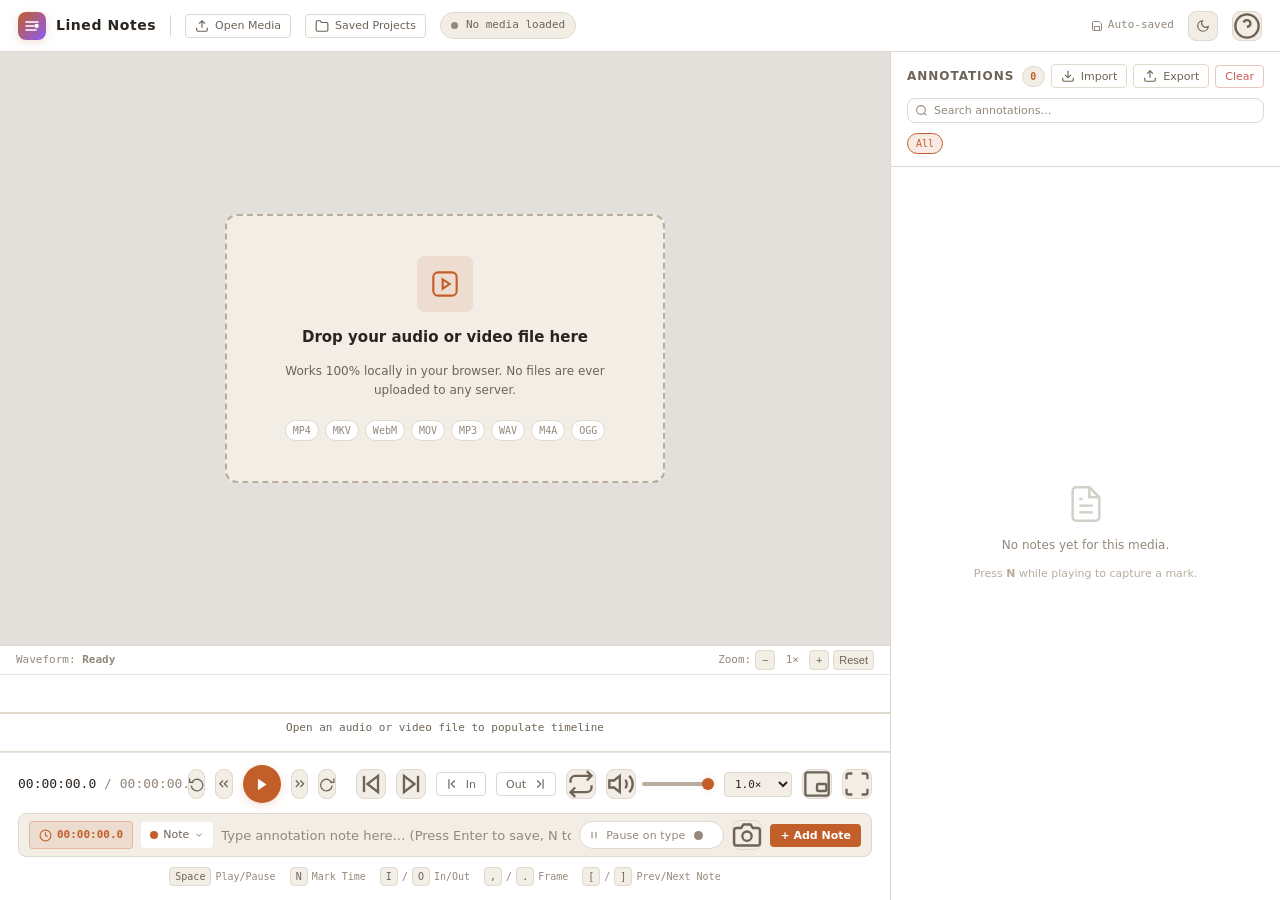
==== commit 73c43559: "improve styling and placement of pause on type control" ====
--- a/lined-notes.html
+++ b/lined-notes.html
@@ -527,6 +527,17 @@
           <input type="text" id="note-text-input"
             placeholder="Type annotation note here… (Press Enter to save, N to capture timestamp)" maxlength="1000">
 
+          <!-- Pause While Typing Toggle Pill -->
+          <button type="button" class="pause-toggle-btn active" id="pause-toggle-btn"
+            onclick="app.togglePauseOnType()" title="Pause while typing is ON (Click to disable)" aria-pressed="true">
+            <svg viewBox="0 0 24 24" fill="currentColor" stroke="none" width="10" height="10">
+              <rect x="5" y="4" width="4.5" height="16" rx="1.5" />
+              <rect x="14.5" y="4" width="4.5" height="16" rx="1.5" />
+            </svg>
+            <span class="pause-toggle-label">Pause on type</span>
+            <span class="pause-toggle-track"><span class="pause-toggle-thumb"></span></span>
+          </button>
+
           <!-- Snapshot Capture for Video -->
           <button class="btn-icon" id="snap-btn" onclick="app.takeSnapshot()" title="Capture video frame thumbnail">
             <svg viewBox="0 0 24 24" fill="none" stroke="currentColor" stroke-width="2">
@@ -540,10 +551,6 @@
 
         <!-- Sub-controls / preferences & hint -->
         <div class="sub-controls-row">
-          <label class="checkbox-label" title="Automatically pause playback while typing a note">
-            <input type="checkbox" id="pause-on-type-check" onchange="app.togglePauseOnType(this.checked)">
-            <span>Pause while typing</span>
-          </label>
 
           <div class="kbd-shortcuts-hint">
             <span class="kbd-pill"><kbd>Space</kbd> Play/Pause</span>
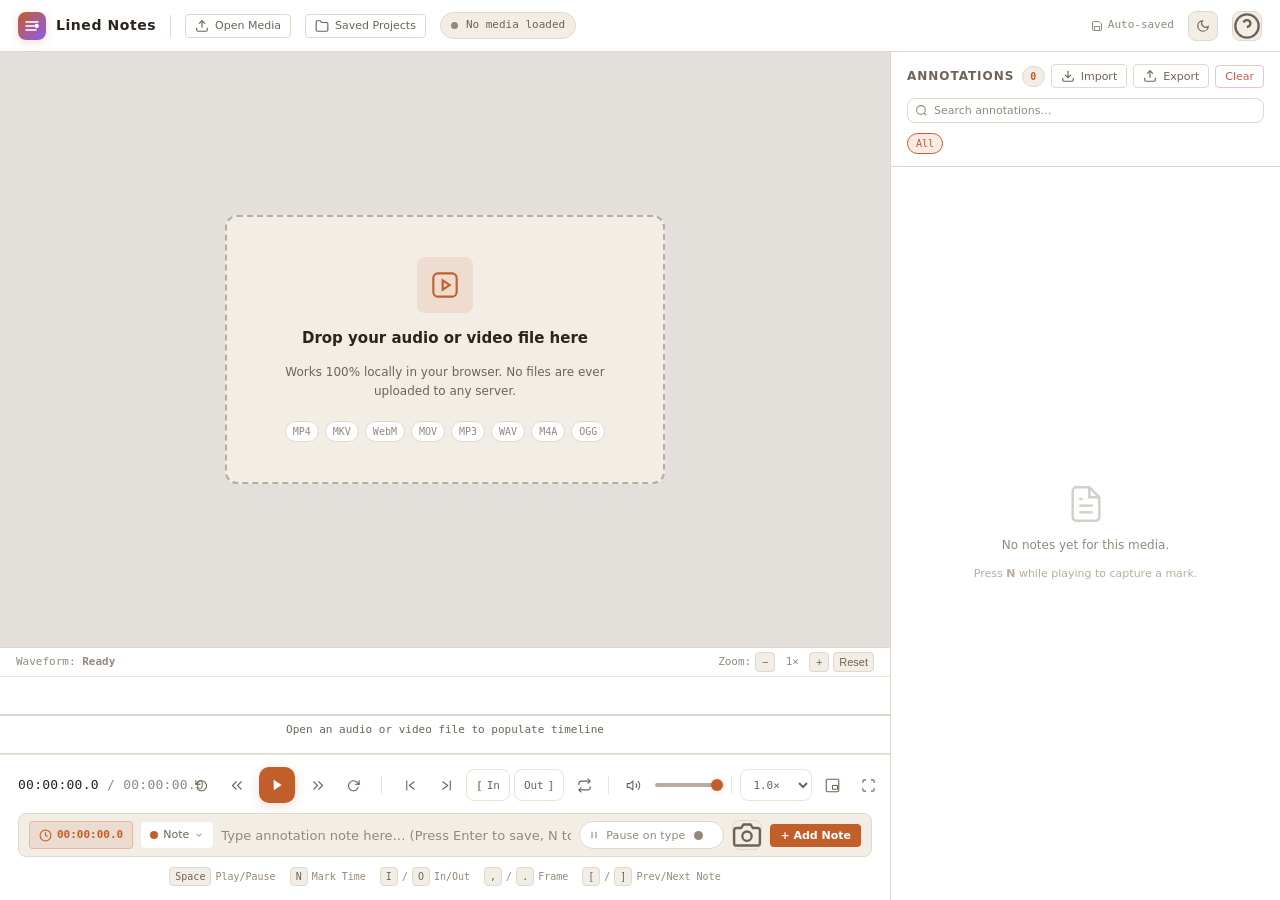
==== commit 88a8d726: "improve styling" ====
--- a/lined-notes.html
+++ b/lined-notes.html
@@ -297,6 +297,16 @@
             <div class="audio-bars-preview" id="audio-bars"></div>
           </div>
         </div>
+
+        <!-- Fullscreen Exit Floating Button -->
+        <button id="fullscreen-exit-btn" class="fullscreen-exit-btn" onclick="app.toggleFullscreen()"
+          title="Exit Fullscreen (Esc)" aria-label="Exit fullscreen">
+          <svg viewBox="0 0 24 24" fill="none" stroke="currentColor" stroke-width="2" width="14" height="14">
+            <path d="M8 3v3a2 2 0 0 1-2 2H3m18 0h-3a2 2 0 0 1-2-2V3m0 18v-3a2 2 0 0 1 2-2h3M3 16h3a2 2 0 0 1 2 2v3"/>
+          </svg>
+          <span class="fullscreen-exit-text">Exit Fullscreen</span>
+          <kbd class="fullscreen-exit-kbd">Esc</kbd>
+        </button>
 
         <!-- Detached Media Review Stage -->
         <div id="detached-stage" style="display:none;">
@@ -370,15 +380,15 @@
           <!-- Primary Playback Controls -->
           <div class="playback-controls-group">
             <button class="btn-icon skip-btn" onclick="app.skip(-10)" title="Back 10s (J)" aria-label="Skip back 10s">
-              <svg viewBox="0 0 24 24" fill="none" stroke="currentColor" stroke-width="2">
-                <polyline points="1 4 1 10 7 10" />
-                <path d="M3.51 15a9 9 0 1 0 .49-3.96" />
+              <svg viewBox="0 0 24 24" fill="none" stroke="currentColor">
+                <path d="M3 4v6h6" stroke-linecap="round" stroke-linejoin="round" />
+                <path d="M4.5 15a8 8 0 1 0 1.9-8.2L3 10" stroke-linecap="round" stroke-linejoin="round" />
               </svg>
             </button>
             <button class="btn-icon desktop-transport-btn" onclick="app.skip(-5)" title="Back 5s (←)">
-              <svg viewBox="0 0 24 24" fill="none" stroke="currentColor" stroke-width="2">
-                <polyline points="11 17 6 12 11 7" />
-                <polyline points="18 17 13 12 18 7" />
+              <svg viewBox="0 0 24 24" fill="none" stroke="currentColor">
+                <polyline points="10 18 4 12 10 6" stroke-linecap="round" stroke-linejoin="round" />
+                <polyline points="18 18 12 12 18 6" stroke-linecap="round" stroke-linejoin="round" />
               </svg>
             </button>
             <button class="play-btn" id="play-btn" onclick="app.togglePlay()" title="Play / Pause (Space)"
@@ -388,23 +398,23 @@
               </svg>
             </button>
             <button class="btn-icon desktop-transport-btn" onclick="app.skip(5)" title="Forward 5s (→)">
-              <svg viewBox="0 0 24 24" fill="none" stroke="currentColor" stroke-width="2">
-                <polyline points="13 17 18 12 13 7" />
-                <polyline points="6 17 11 12 6 7" />
+              <svg viewBox="0 0 24 24" fill="none" stroke="currentColor">
+                <polyline points="6 18 12 12 6 6" stroke-linecap="round" stroke-linejoin="round" />
+                <polyline points="14 18 20 12 14 6" stroke-linecap="round" stroke-linejoin="round" />
               </svg>
             </button>
             <button class="btn-icon skip-btn" onclick="app.skip(10)" title="Forward 10s (L)"
               aria-label="Skip forward 10s">
-              <svg viewBox="0 0 24 24" fill="none" stroke="currentColor" stroke-width="2">
-                <polyline points="23 4 23 10 17 10" />
-                <path d="M20.49 15a9 9 0 1 1-.49-3.96" />
+              <svg viewBox="0 0 24 24" fill="none" stroke="currentColor">
+                <path d="M21 4v6h-6" stroke-linecap="round" stroke-linejoin="round" />
+                <path d="M19.5 15a8 8 0 1 1-1.9-8.2L21 10" stroke-linecap="round" stroke-linejoin="round" />
               </svg>
             </button>
             <button class="mobile-speed-btn" id="mobile-speed-btn" onclick="app.cycleSpeed()"
               title="Cycle Playback Speed" aria-label="Cycle speed">1×</button>
             <button class="mobile-tools-toggle" id="mobile-tools-toggle" onclick="app.toggleMobileTools()"
               title="Additional Playback Tools" aria-label="Toggle tools">
-              <svg viewBox="0 0 24 24" fill="none" stroke="currentColor" stroke-width="2" width="16" height="16">
+              <svg viewBox="0 0 24 24" fill="none" stroke="currentColor">
                 <circle cx="12" cy="12" r="3" />
                 <path
                   d="M19.4 15a1.65 1.65 0 0 0 .33 1.82l.06.06a2 2 0 0 1 0 2.83 2 2 0 0 1-2.83 0l-.06-.06a1.65 1.65 0 0 0-1.82-.33 1.65 1.65 0 0 0-1 1.51V21a2 2 0 0 1-2 2 2 2 0 0 1-2-2v-.09A1.65 1.65 0 0 0 9 19.4a1.65 1.65 0 0 0-1.82.33l-.06.06a2 2 0 0 1-2.83 0 2 2 0 0 1 0-2.83l.06-.06a1.65 1.65 0 0 0 .33-1.82 1.65 1.65 0 0 0-1.51-1H3a2 2 0 0 1-2-2 2 2 0 0 1 2-2h.09A1.65 1.65 0 0 0 4.6 9a1.65 1.65 0 0 0-.33-1.82l-.06-.06a2 2 0 0 1 0-2.83 2 2 0 0 1 2.83 0l.06.06a1.65 1.65 0 0 0 1.82.33H9a1.65 1.65 0 0 0 1-1.51V3a2 2 0 0 1 2-2 2 2 0 0 1 2 2v.09a1.65 1.65 0 0 0 1 1.51 1.65 1.65 0 0 0 1.82-.33l.06-.06a2 2 0 0 1 2.83 0 2 2 0 0 1 0 2.83l-.06.06a1.65 1.65 0 0 0-.33 1.82V9a1.65 1.65 0 0 0 1.51 1H21a2 2 0 0 1 2 2 2 2 0 0 1-2 2h-.09a1.65 1.65 0 0 0-1.51 1z" />
@@ -412,42 +422,34 @@
             </button>
           </div>
 
-          <div class="spacer"></div>
+          <div class="timeline-separator"></div>
 
           <!-- Secondary / Expandable Tools Group -->
           <div class="secondary-tools-group" id="secondary-tools-group">
-            <!-- Step Frame -->
+            <!-- Step Frame (outline-only vector glyphs) -->
             <button class="btn-icon" onclick="app.stepFrame(-1)" title="Step 1 Frame Back (,)">
-              <svg viewBox="0 0 24 24" fill="none" stroke="currentColor" stroke-width="2">
-                <line x1="6" y1="5" x2="6" y2="19" />
-                <polygon points="18 5 9 12 18 19 18 5" />
+              <svg viewBox="0 0 24 24" fill="none" stroke="currentColor">
+                <line x1="6" y1="5" x2="6" y2="19" stroke-linecap="round" />
+                <polyline points="18 6 10 12 18 18" stroke-linecap="round" stroke-linejoin="round" />
               </svg>
             </button>
             <button class="btn-icon" onclick="app.stepFrame(1)" title="Step 1 Frame Forward (.)">
-              <svg viewBox="0 0 24 24" fill="none" stroke="currentColor" stroke-width="2">
-                <line x1="18" y1="5" x2="18" y2="19" />
-                <polygon points="6 5 15 12 6 19 6 5" />
-              </svg>
-            </button>
-
-            <!-- In/Out Points for range notes -->
-            <button class="btn btn-ghost btn-sm" onclick="app.setInPoint()" title="Set In Point (I)">
-              <svg viewBox="0 0 24 24" fill="none" stroke="currentColor" stroke-width="2">
-                <path d="M5 4v16" />
-                <polyline points="15 6 9 12 15 18" />
-              </svg>
-              In
-            </button>
-            <button class="btn btn-ghost btn-sm" onclick="app.setOutPoint()" title="Set Out Point (O)">
-              Out
-              <svg viewBox="0 0 24 24" fill="none" stroke="currentColor" stroke-width="2">
-                <path d="M19 4v16" />
-                <polyline points="9 6 15 12 9 18" />
-              </svg>
+              <svg viewBox="0 0 24 24" fill="none" stroke="currentColor">
+                <line x1="18" y1="5" x2="18" y2="19" stroke-linecap="round" />
+                <polyline points="6 6 14 12 6 18" stroke-linecap="round" stroke-linejoin="round" />
+              </svg>
+            </button>
+
+            <!-- In/Out Points for range notes: Bracket Buttons -->
+            <button class="bracket-btn" id="in-point-btn" onclick="app.setInPoint()" title="Set In Point (I)">
+              <span class="bracket-char">[</span> In
+            </button>
+            <button class="bracket-btn" id="out-point-btn" onclick="app.setOutPoint()" title="Set Out Point (O)">
+              Out <span class="bracket-char">]</span>
             </button>
             <button class="btn-icon" id="loop-range-btn" onclick="app.toggleLoop()"
               title="Toggle A-B Range Loop (Shift+L)">
-              <svg viewBox="0 0 24 24" fill="none" stroke="currentColor" stroke-width="2">
+              <svg viewBox="0 0 24 24" fill="none" stroke="currentColor">
                 <polyline points="17 1 21 5 17 9" />
                 <path d="M3 11V9a4 4 0 0 1 4-4h14" />
                 <polyline points="7 23 3 19 7 15" />
@@ -456,15 +458,17 @@
             </button>
             <button class="btn-icon" id="clear-range-btn" onclick="app.clearRange()" title="Clear Range Selection"
               style="display:none;">
-              <svg viewBox="0 0 24 24" fill="none" stroke="currentColor" stroke-width="2">
-                <line x1="18" y1="6" x2="6" y2="18" />
-                <line x1="6" y1="6" x2="18" y2="18" />
-              </svg>
-            </button>
+              <svg viewBox="0 0 24 24" fill="none" stroke="currentColor">
+                <line x1="18" y1="6" x2="6" y2="18" stroke-linecap="round" />
+                <line x1="6" y1="6" x2="18" y2="18" stroke-linecap="round" />
+              </svg>
+            </button>
+
+            <div class="timeline-separator"></div>
 
             <div class="volume-group">
               <button class="btn-icon" onclick="app.toggleMute()" id="mute-btn" title="Mute / Unmute (M)">
-                <svg id="volume-icon" viewBox="0 0 24 24" fill="none" stroke="currentColor" stroke-width="2">
+                <svg id="volume-icon" viewBox="0 0 24 24" fill="none" stroke="currentColor">
                   <polygon points="11 5 6 9 2 9 2 15 6 15 11 19 11 5" />
                   <path d="M19.07 4.93a10 10 0 0 1 0 14.14" />
                   <path d="M15.54 8.46a5 5 0 0 1 0 7.07" />
@@ -473,6 +477,8 @@
               <input type="range" id="volume-range" min="0" max="1" step="0.02" value="1"
                 oninput="app.setVolume(this.value)">
             </div>
+
+            <div class="timeline-separator"></div>
 
             <select class="speed-select" id="speed-select" onchange="app.setSpeed(this.value)" title="Playback Speed">
               <option value="0.25">0.25×</option>
@@ -487,13 +493,13 @@
 
             <!-- Video Extra buttons -->
             <button class="btn-icon" id="pip-btn" onclick="app.togglePiP()" title="Picture in Picture (P)">
-              <svg viewBox="0 0 24 24" fill="none" stroke="currentColor" stroke-width="2">
+              <svg viewBox="0 0 24 24" fill="none" stroke="currentColor">
                 <rect x="2" y="2" width="20" height="20" rx="2" />
                 <rect x="12" y="12" width="8" height="6" rx="1" />
               </svg>
             </button>
             <button class="btn-icon" onclick="app.toggleFullscreen()" title="Fullscreen (F)">
-              <svg viewBox="0 0 24 24" fill="none" stroke="currentColor" stroke-width="2">
+              <svg viewBox="0 0 24 24" fill="none" stroke="currentColor">
                 <path
                   d="M8 3H5a2 2 0 0 0-2 2v3m18 0V5a2 2 0 0 0-2-2h-3m0 18h3a2 2 0 0 0 2-2v-3M3 16v3a2 2 0 0 0 2 2h3" />
               </svg>
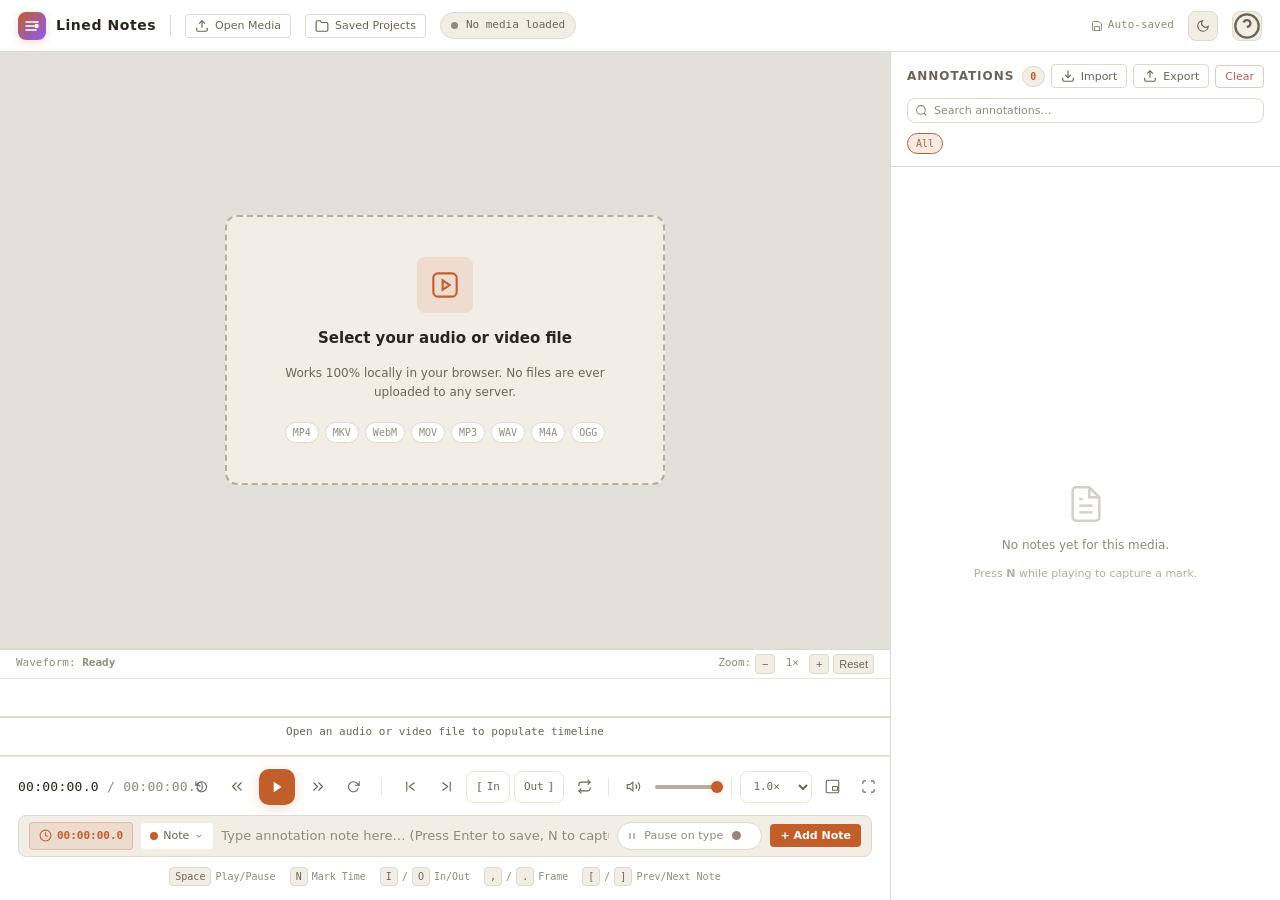
==== commit 4f051e0d: "several improvements" ====
--- a/lined-notes.html
+++ b/lined-notes.html
@@ -27,7 +27,9 @@
   <!-- Fonts & Modular Styles -->
   <link rel="preconnect" href="https://fonts.googleapis.com">
   <link rel="preconnect" href="https://fonts.gstatic.com" crossorigin>
-  <link href="https://fonts.googleapis.com/css2?family=Inter:wght@400;500;600;700&family=JetBrains+Mono:wght@400;500;600&display=swap" rel="stylesheet">
+  <link
+    href="https://fonts.googleapis.com/css2?family=Inter:wght@400;500;600;700&family=JetBrains+Mono:wght@400;500;600&display=swap"
+    rel="stylesheet">
   <link rel="stylesheet" href="css/main.css">
 
   <script>
@@ -42,6 +44,7 @@
     })();
   </script>
 </head>
+
 <body>
 
   <div id="app">
@@ -209,7 +212,8 @@
             <svg viewBox="0 0 24 24" fill="none" stroke="currentColor" stroke-width="2" width="14" height="14">
               <path d="M22 19a2 2 0 0 1-2 2H4a2 2 0 0 1-2-2V5a2 2 0 0 1 2-2h5l2 3h9a2 2 0 0 1 2 2z"></path>
             </svg>
-            <span>Saved Projects <span id="menu-projects-count" style="font-family:var(--font-mono);font-size:11px;color:var(--accent-cyan);"></span></span>
+            <span>Saved Projects <span id="menu-projects-count"
+                style="font-family:var(--font-mono);font-size:11px;color:var(--accent-cyan);"></span></span>
           </div>
           <div class="dropdown-item" onclick="app.openExportModal(); app.closeMobileMenu();">
             <svg viewBox="0 0 24 24" fill="none" stroke="currentColor" stroke-width="2" width="14" height="14">
@@ -262,7 +266,7 @@
                 <polygon points="10 8 16 12 10 16 10 8" />
               </svg>
             </div>
-            <div class="drop-title">Drop your audio or video file here</div>
+            <div class="drop-title">Select your audio or video file</div>
             <div class="drop-desc">Works 100% locally in your browser. No files are ever uploaded to any server.</div>
             <div class="drop-pills">
               <span class="drop-pill">MP4</span>
@@ -302,7 +306,7 @@
         <button id="fullscreen-exit-btn" class="fullscreen-exit-btn" onclick="app.toggleFullscreen()"
           title="Exit Fullscreen (Esc)" aria-label="Exit fullscreen">
           <svg viewBox="0 0 24 24" fill="none" stroke="currentColor" stroke-width="2" width="14" height="14">
-            <path d="M8 3v3a2 2 0 0 1-2 2H3m18 0h-3a2 2 0 0 1-2-2V3m0 18v-3a2 2 0 0 1 2-2h3M3 16h3a2 2 0 0 1 2 2v3"/>
+            <path d="M8 3v3a2 2 0 0 1-2 2H3m18 0h-3a2 2 0 0 1-2-2V3m0 18v-3a2 2 0 0 1 2-2h3M3 16h3a2 2 0 0 1 2 2v3" />
           </svg>
           <span class="fullscreen-exit-text">Exit Fullscreen</span>
           <kbd class="fullscreen-exit-kbd">Esc</kbd>
@@ -322,7 +326,8 @@
             </div>
             <div class="detached-badge">Detached Review Mode</div>
             <div class="detached-title" id="detached-file-name">filename.mp4</div>
-            <div class="detached-desc">Viewing saved annotations without media file attached. Full note editing, searching, timeline navigation, and export are active.</div>
+            <div class="detached-desc">Viewing saved annotations without media file attached. Full note editing,
+              searching, timeline navigation, and export are active.</div>
             <div class="detached-actions">
               <button class="btn btn-primary btn-sm" onclick="document.getElementById('file-picker').click()">
                 <svg viewBox="0 0 24 24" fill="none" stroke="currentColor" stroke-width="2" width="13" height="13">
@@ -534,22 +539,14 @@
             placeholder="Type annotation note here… (Press Enter to save, N to capture timestamp)" maxlength="1000">
 
           <!-- Pause While Typing Toggle Pill -->
-          <button type="button" class="pause-toggle-btn active" id="pause-toggle-btn"
-            onclick="app.togglePauseOnType()" title="Pause while typing is ON (Click to disable)" aria-pressed="true">
+          <button type="button" class="pause-toggle-btn active" id="pause-toggle-btn" onclick="app.togglePauseOnType()"
+            title="Pause while typing is ON (Click to disable)" aria-pressed="true">
             <svg viewBox="0 0 24 24" fill="currentColor" stroke="none" width="10" height="10">
               <rect x="5" y="4" width="4.5" height="16" rx="1.5" />
               <rect x="14.5" y="4" width="4.5" height="16" rx="1.5" />
             </svg>
             <span class="pause-toggle-label">Pause on type</span>
             <span class="pause-toggle-track"><span class="pause-toggle-thumb"></span></span>
-          </button>
-
-          <!-- Snapshot Capture for Video -->
-          <button class="btn-icon" id="snap-btn" onclick="app.takeSnapshot()" title="Capture video frame thumbnail">
-            <svg viewBox="0 0 24 24" fill="none" stroke="currentColor" stroke-width="2">
-              <path d="M23 19a2 2 0 0 1-2 2H3a2 2 0 0 1-2-2V8a2 2 0 0 1 2-2h4l2-3h6l2 3h4a2 2 0 0 1 2 2z" />
-              <circle cx="12" cy="13" r="4" />
-            </svg>
           </button>
 
           <button class="btn btn-primary btn-sm" onclick="app.saveNote()">+ Add Note</button>
@@ -671,7 +668,8 @@
         </div>
       </div>
 
-      <div class="mobile-export-tip" style="display:none;font-size:11px;color:var(--text-muted);margin-bottom:12px;text-align:center;">
+      <div class="mobile-export-tip"
+        style="display:none;font-size:11px;color:var(--text-muted);margin-bottom:12px;text-align:center;">
         Tip: On Android/iOS, tap <strong>Share…</strong> to save directly to Google Drive, Files, or messaging apps.
       </div>
 
@@ -847,15 +845,17 @@
 
   <!-- SNAPSHOT LIGHTBOX -->
   <div class="modal-overlay" id="lightbox-modal" onclick="app.closeLightbox()">
-    <div
-      style="position:relative;max-width:90vw;max-height:90vh;display:flex;flex-direction:column;align-items:center;gap:12px;">
-      <img id="lightbox-img"
-        style="max-width:100%;max-height:80vh;border-radius:var(--radius-md);border:1px solid var(--border-bright);box-shadow:0 20px 60px rgba(0,0,0,0.8);"
-        src="" alt="Thumbnail Snapshot">
-      <div style="display:flex;gap:10px;">
-        <button class="btn btn-primary btn-sm" onclick="event.stopPropagation();app.downloadLightboxImage()">Download
-          Image</button>
-        <button class="btn btn-ghost btn-sm" onclick="app.closeLightbox()">Close</button>
+    <div class="lightbox-content" onclick="event.stopPropagation()">
+      <img id="lightbox-img" src="" alt="Thumbnail Snapshot">
+      <div class="lightbox-actions">
+        <button class="btn btn-primary btn-sm" id="lightbox-download-btn" onclick="app.downloadLightboxImage()">
+          <svg viewBox="0 0 24 24" fill="none" stroke="currentColor" stroke-width="2" width="13" height="13">
+            <path d="M21 15v4a2 2 0 0 1-2 2H5a2 2 0 0 1-2-2v-4" />
+            <polyline points="7 10 12 15 17 10" />
+            <line x1="12" y1="15" x2="12" y2="3" />
+          </svg>
+          Download Image
+        </button>
       </div>
     </div>
   </div>
@@ -868,4 +868,4 @@
   <script type="module" src="js/app.js"></script>
 </body>
 
-</html>
+</html>
